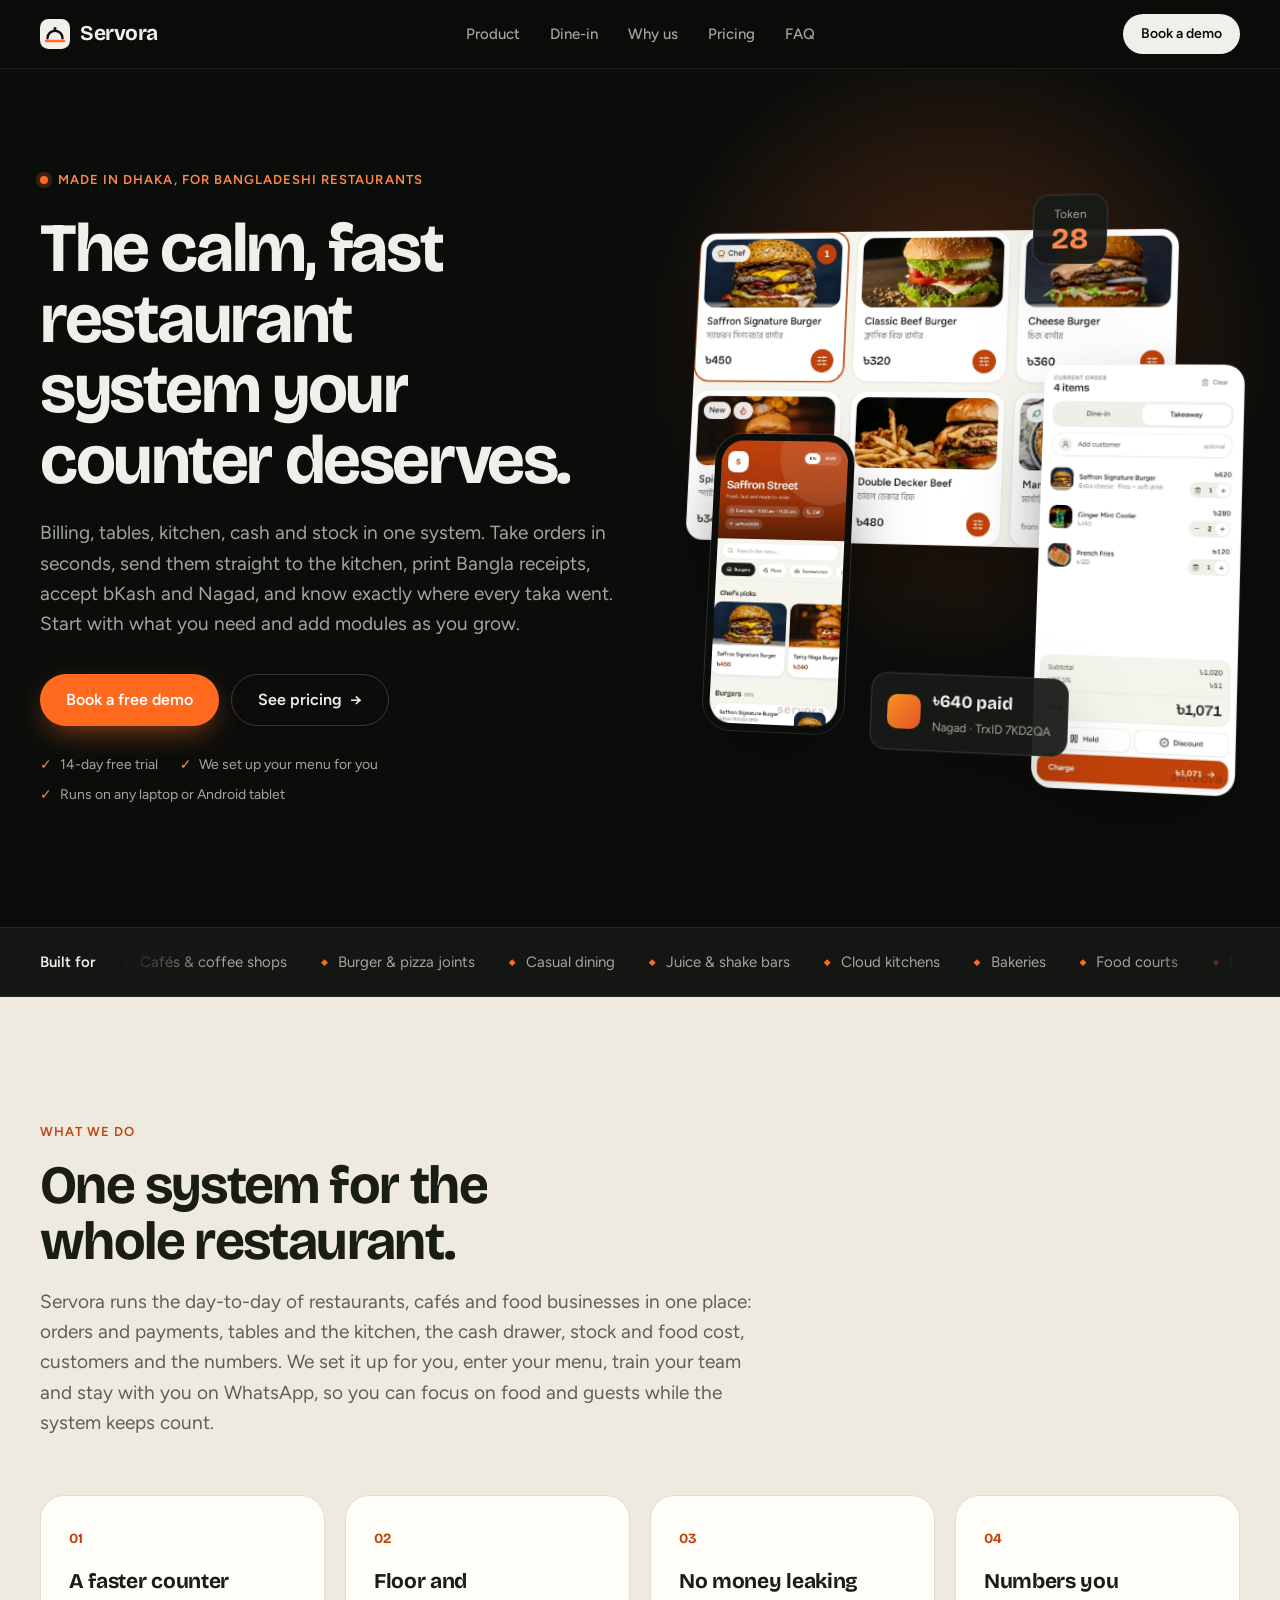
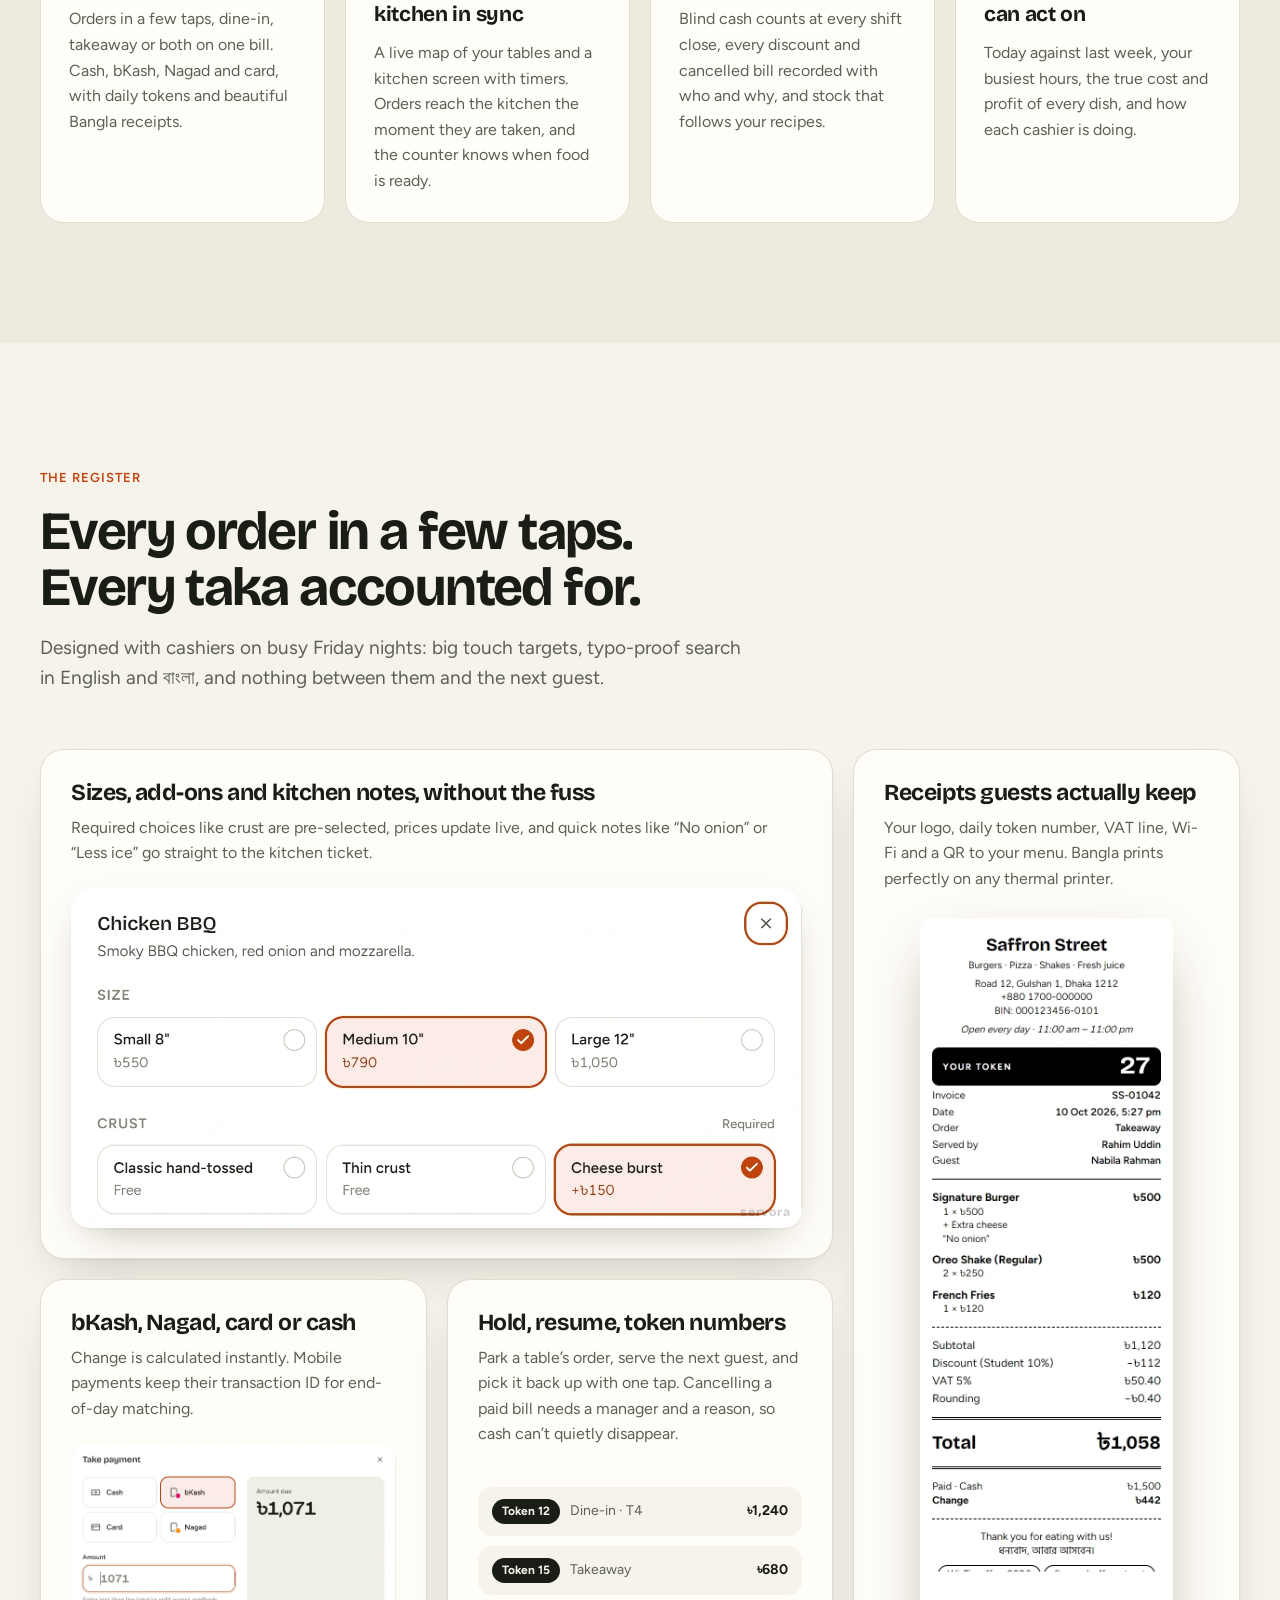
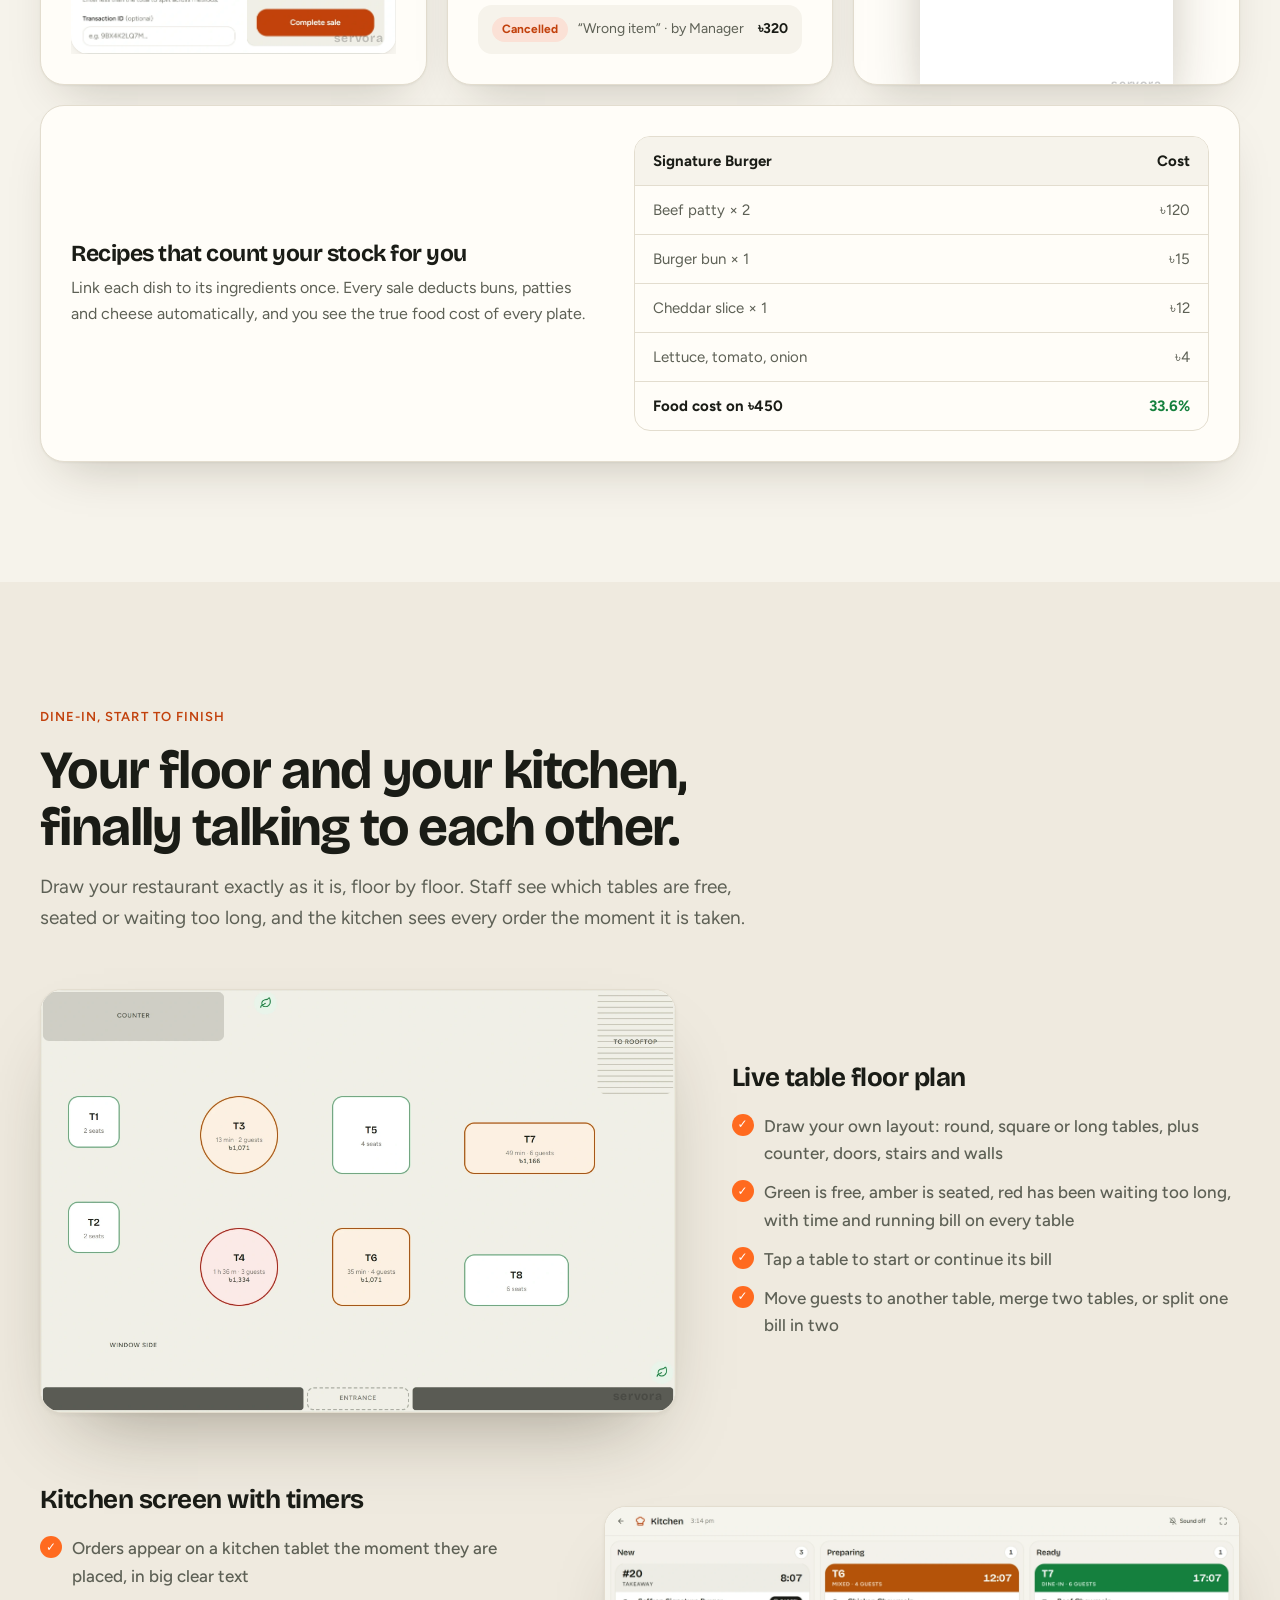
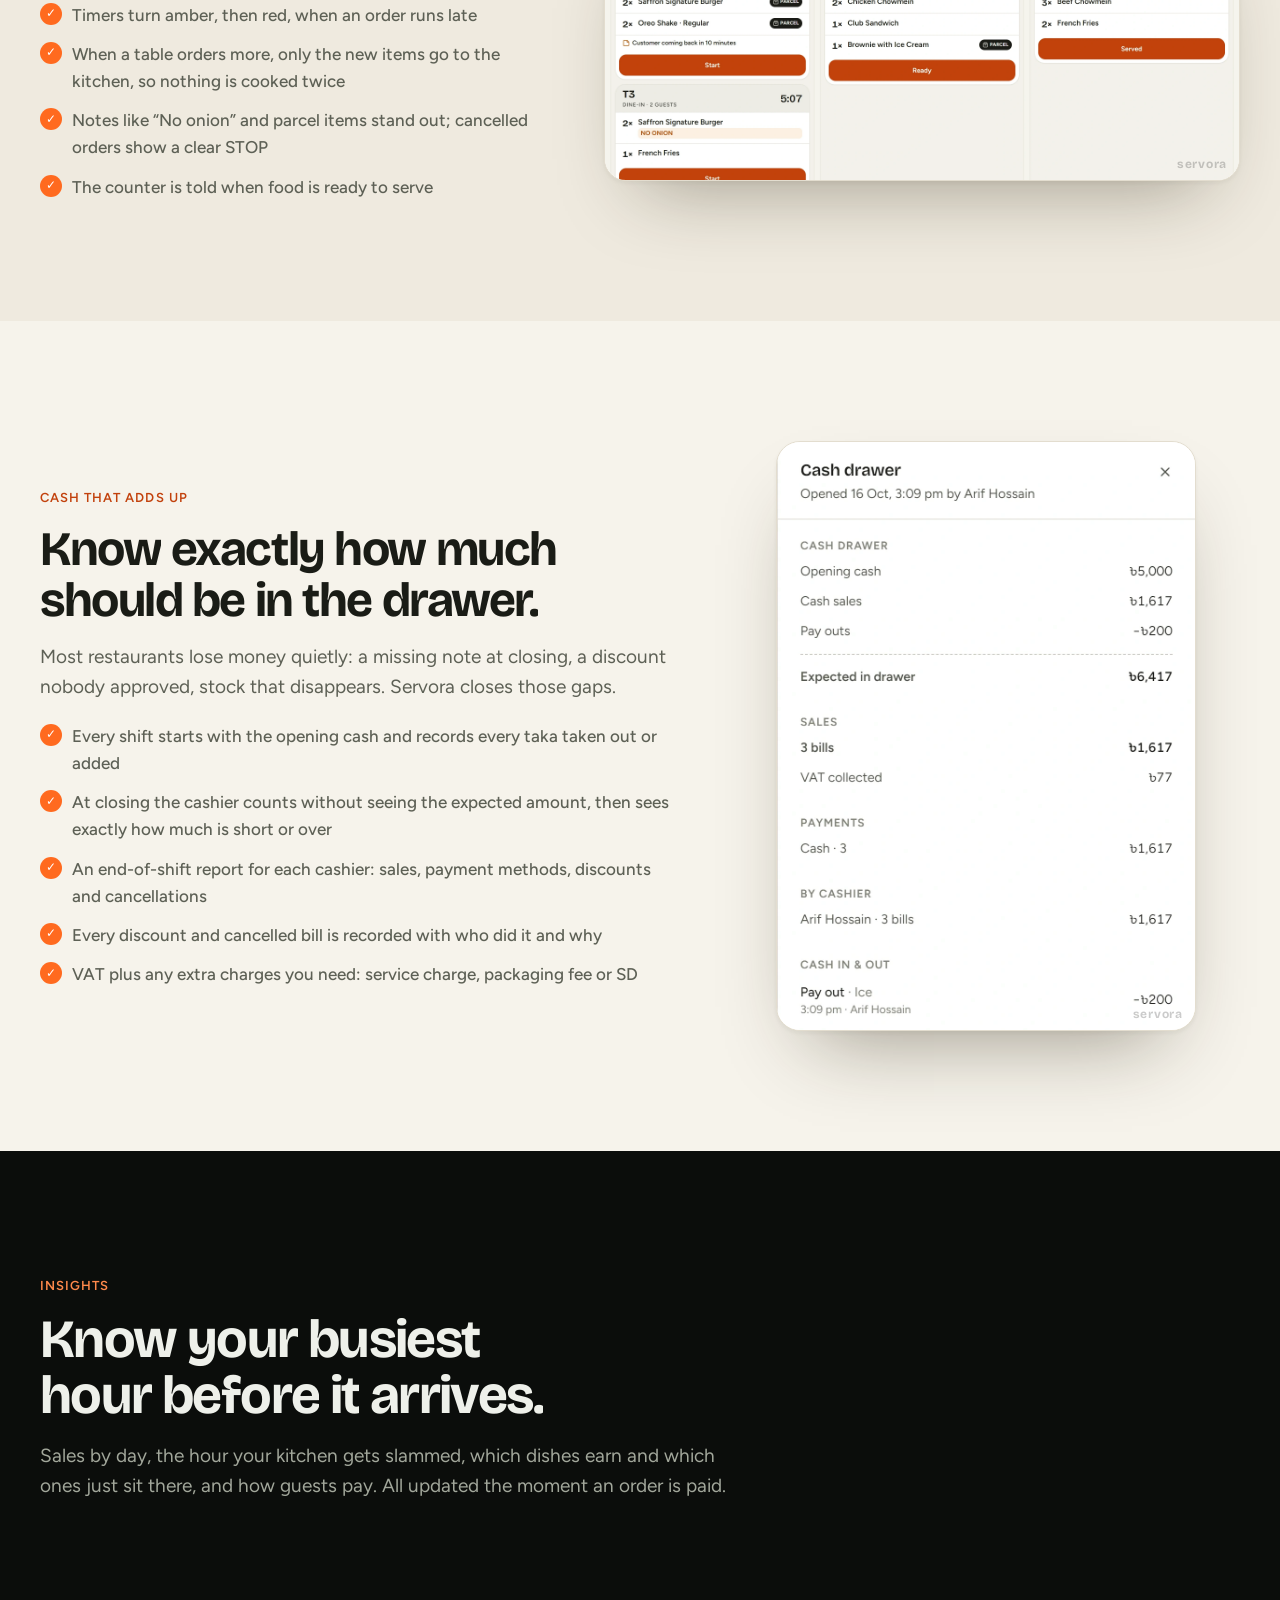
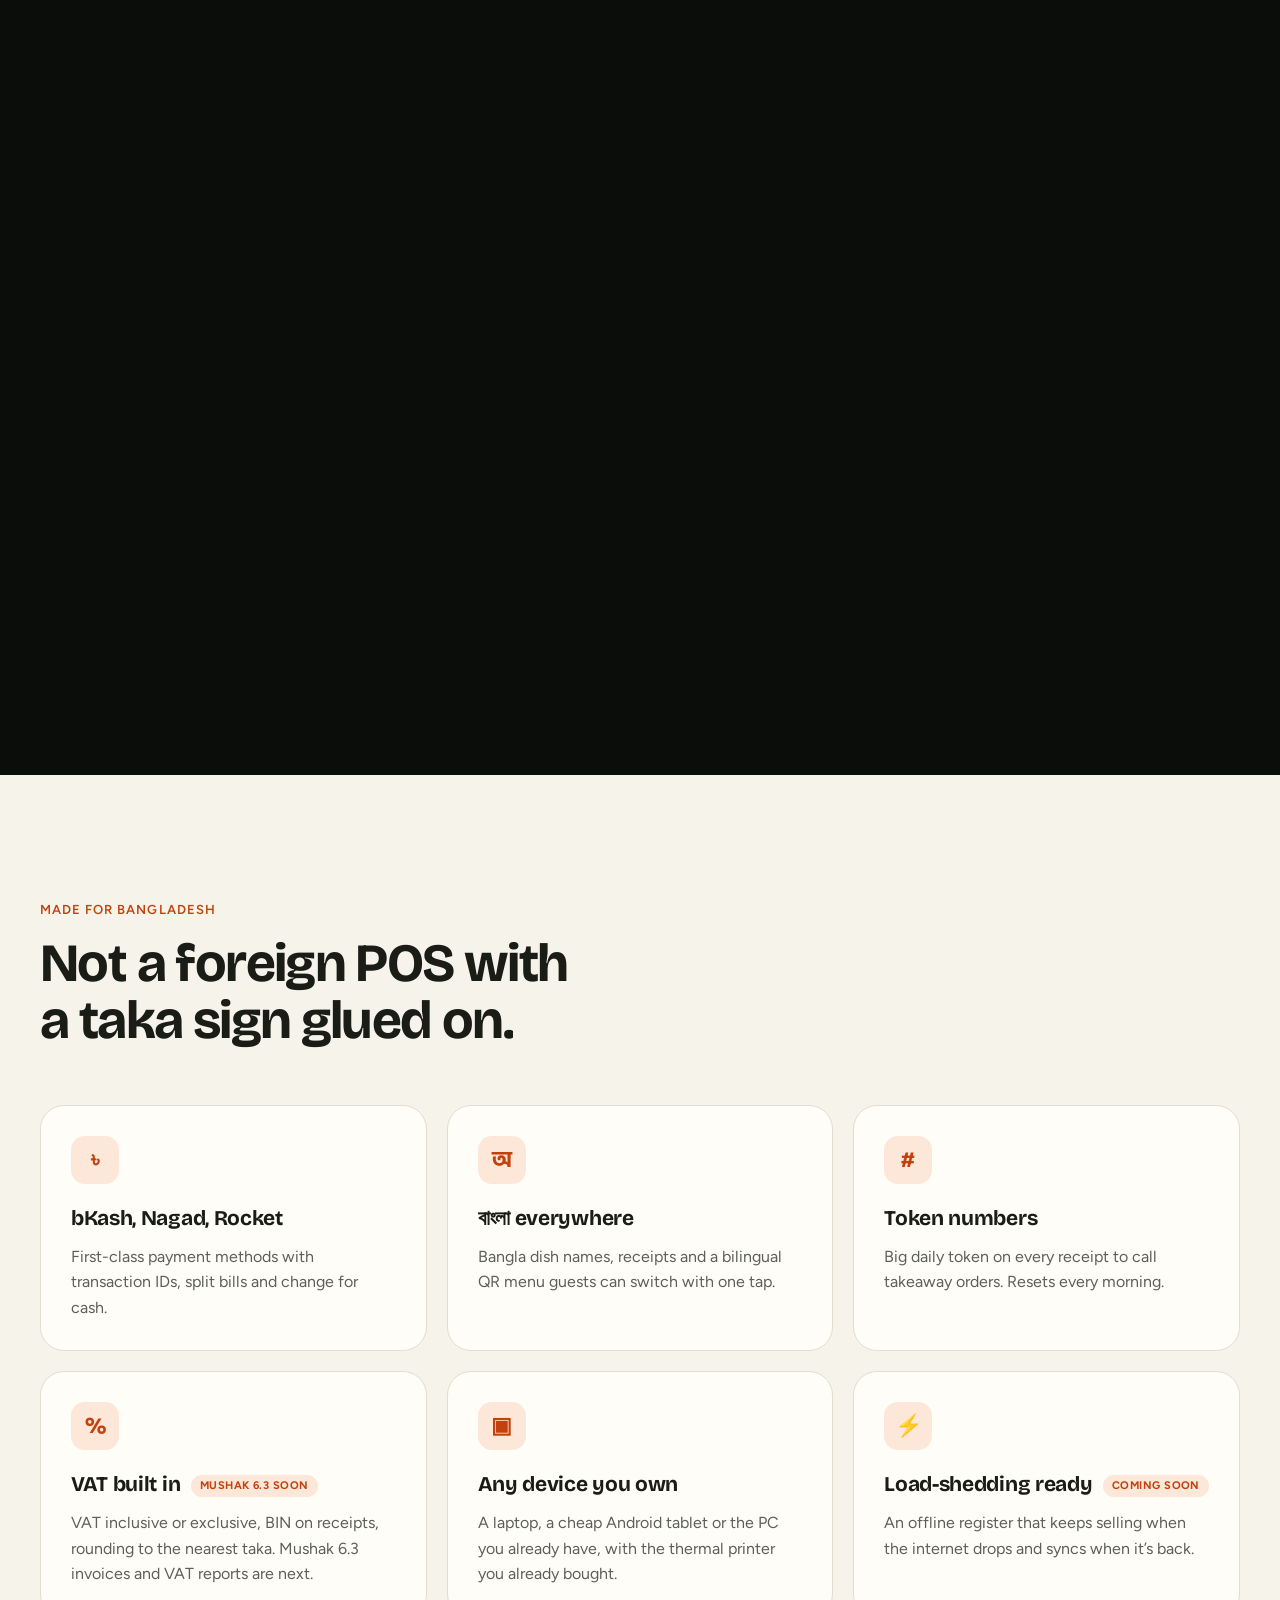
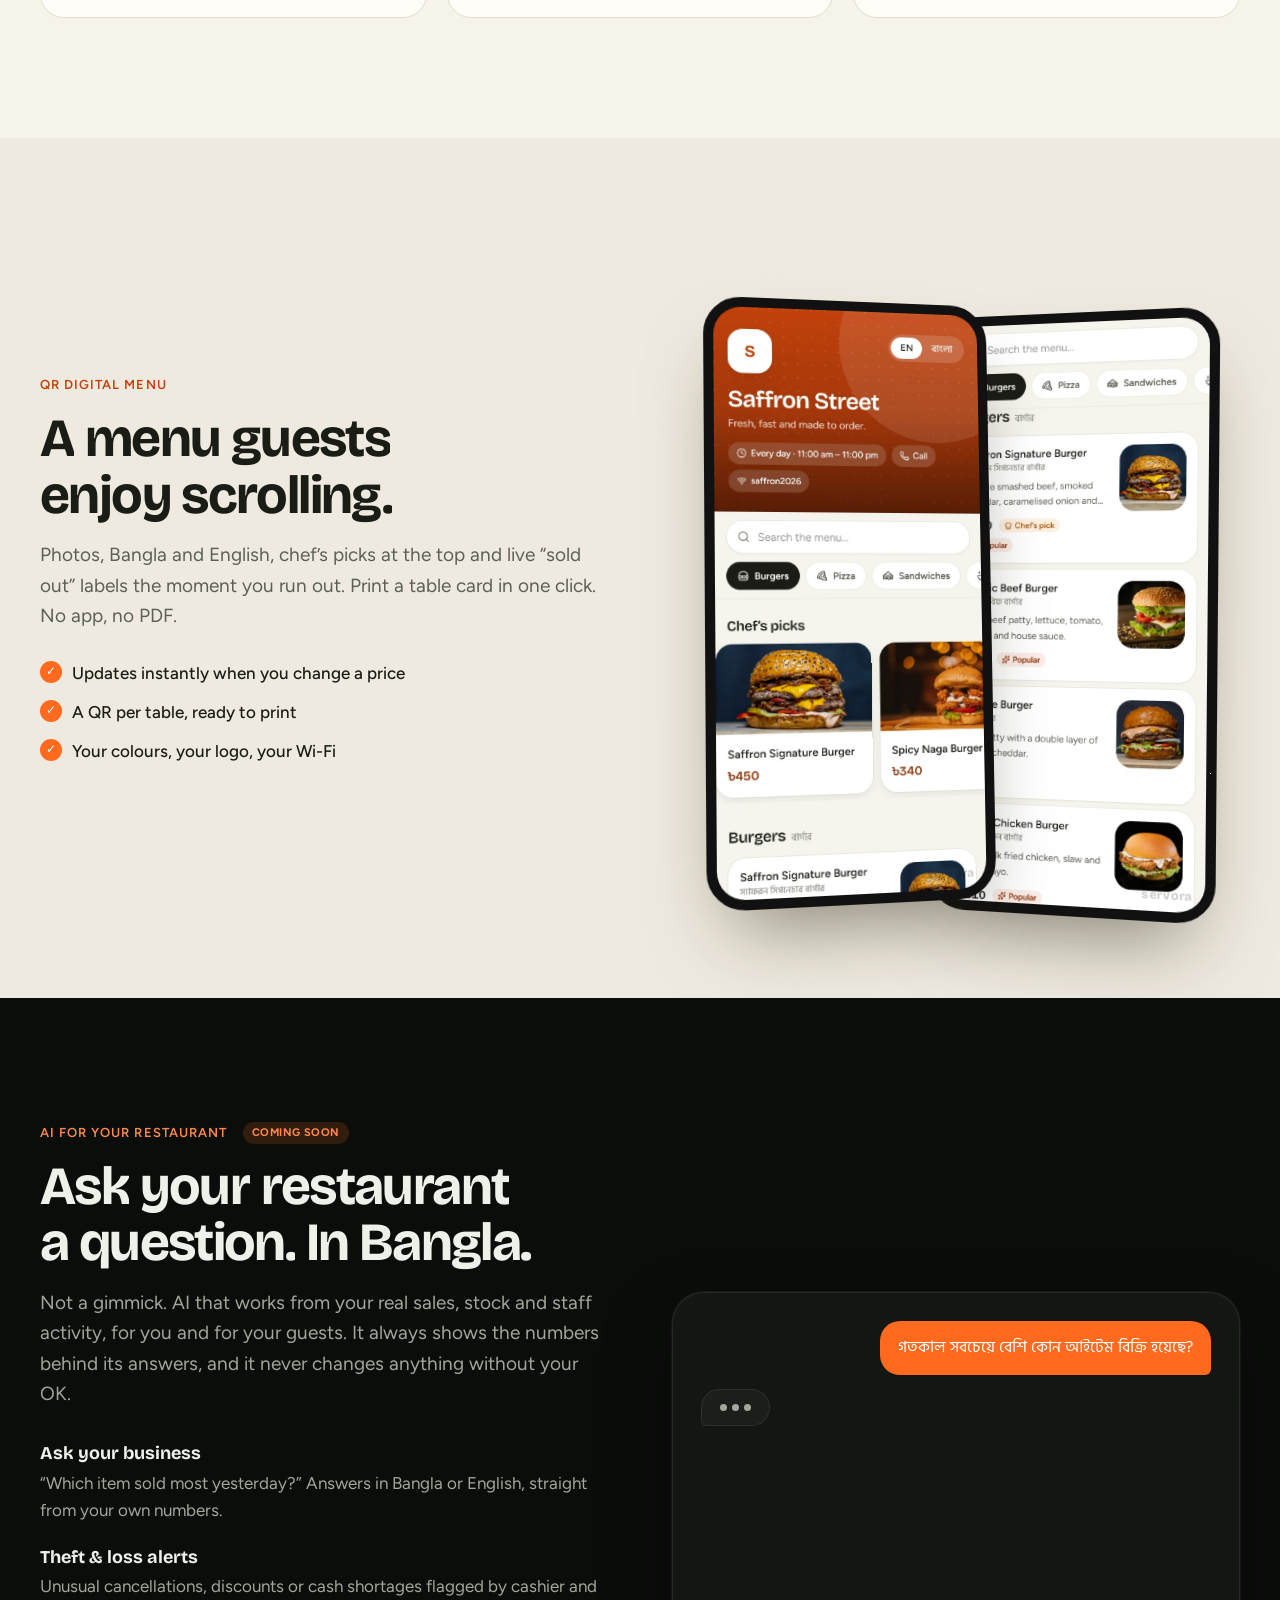
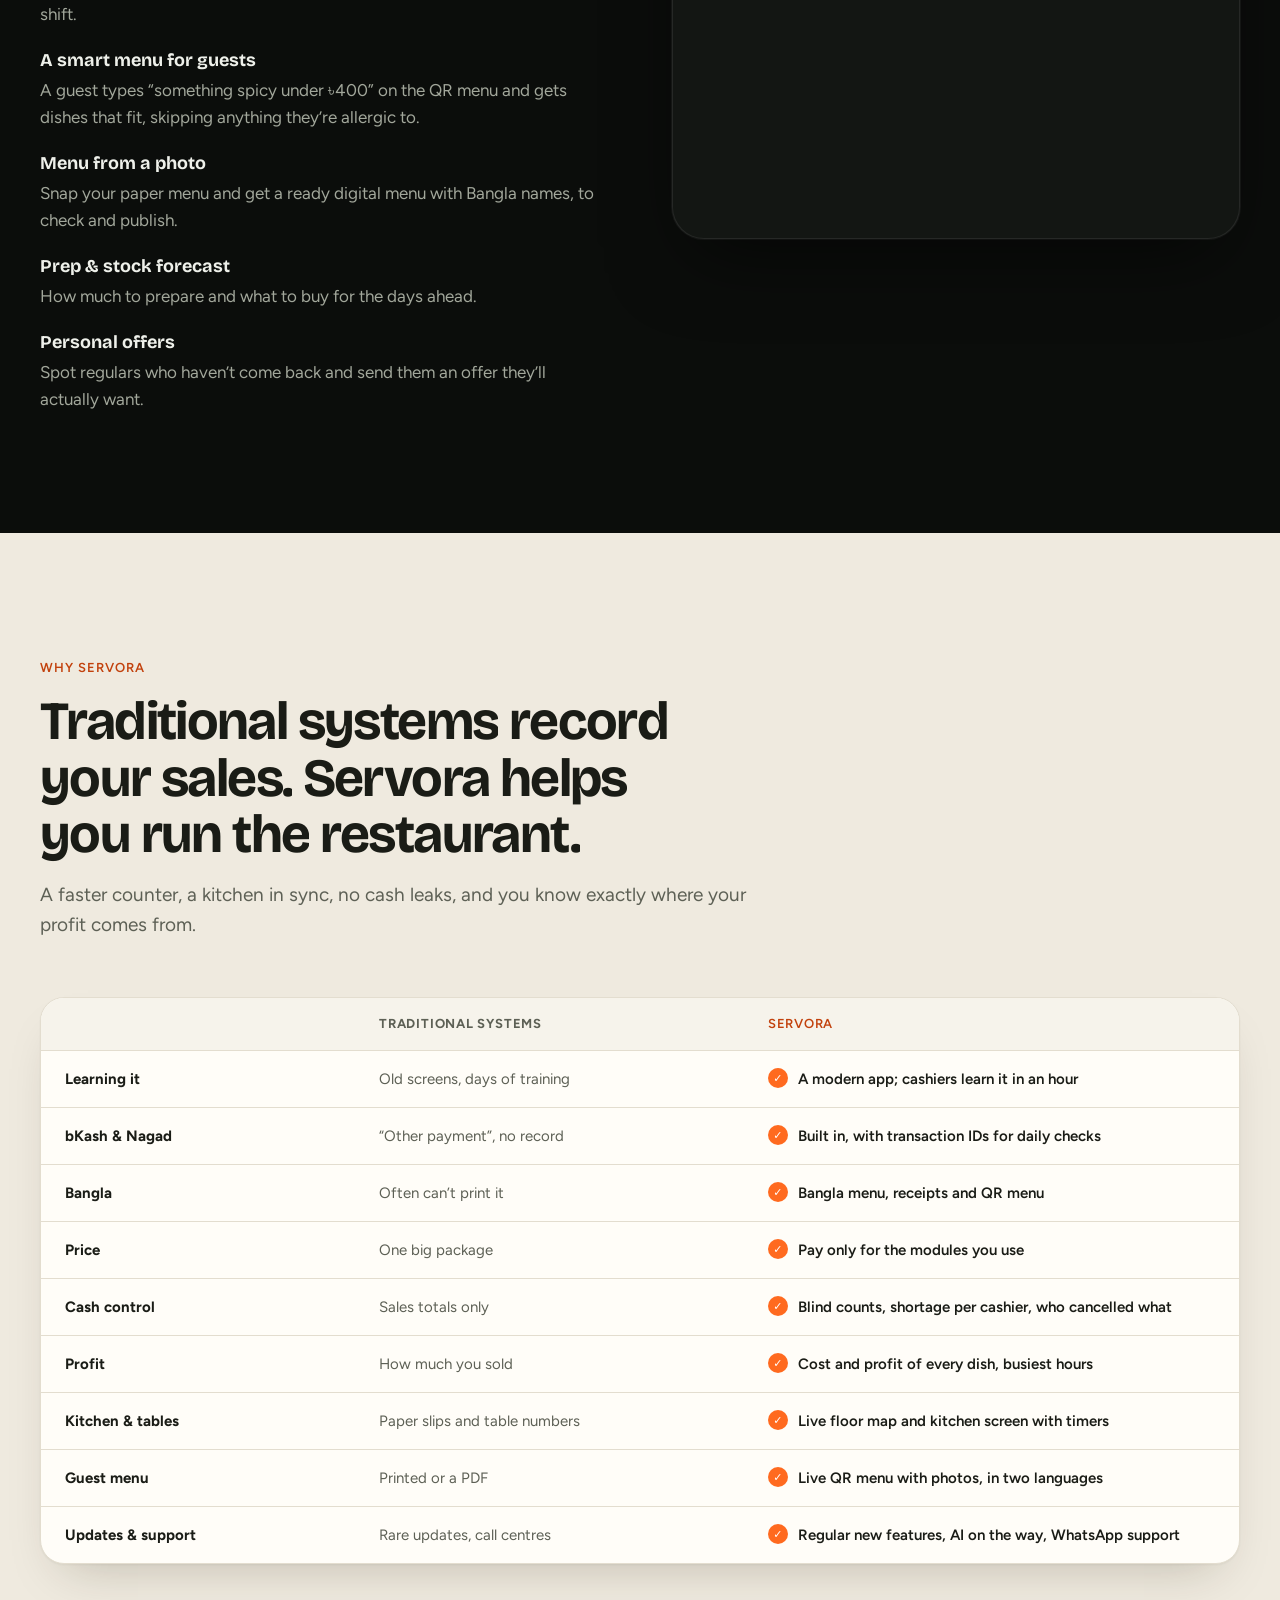
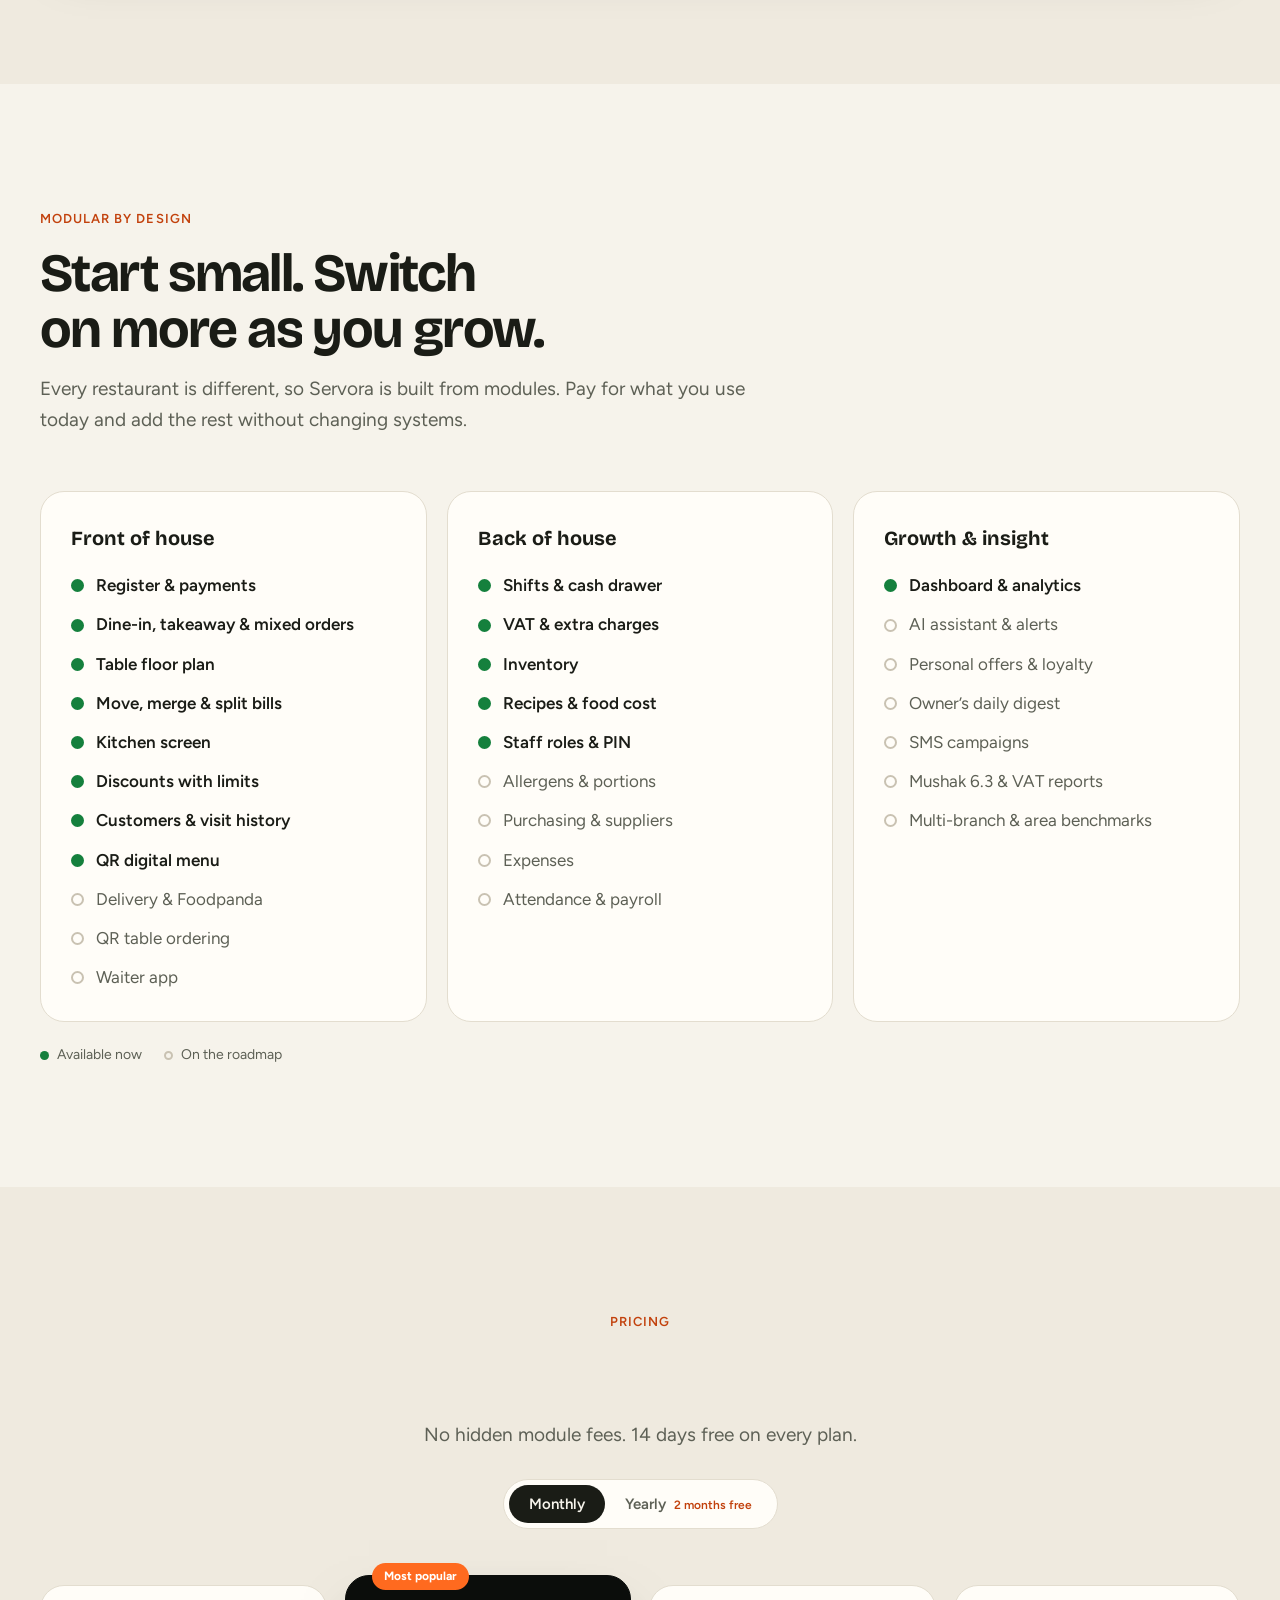
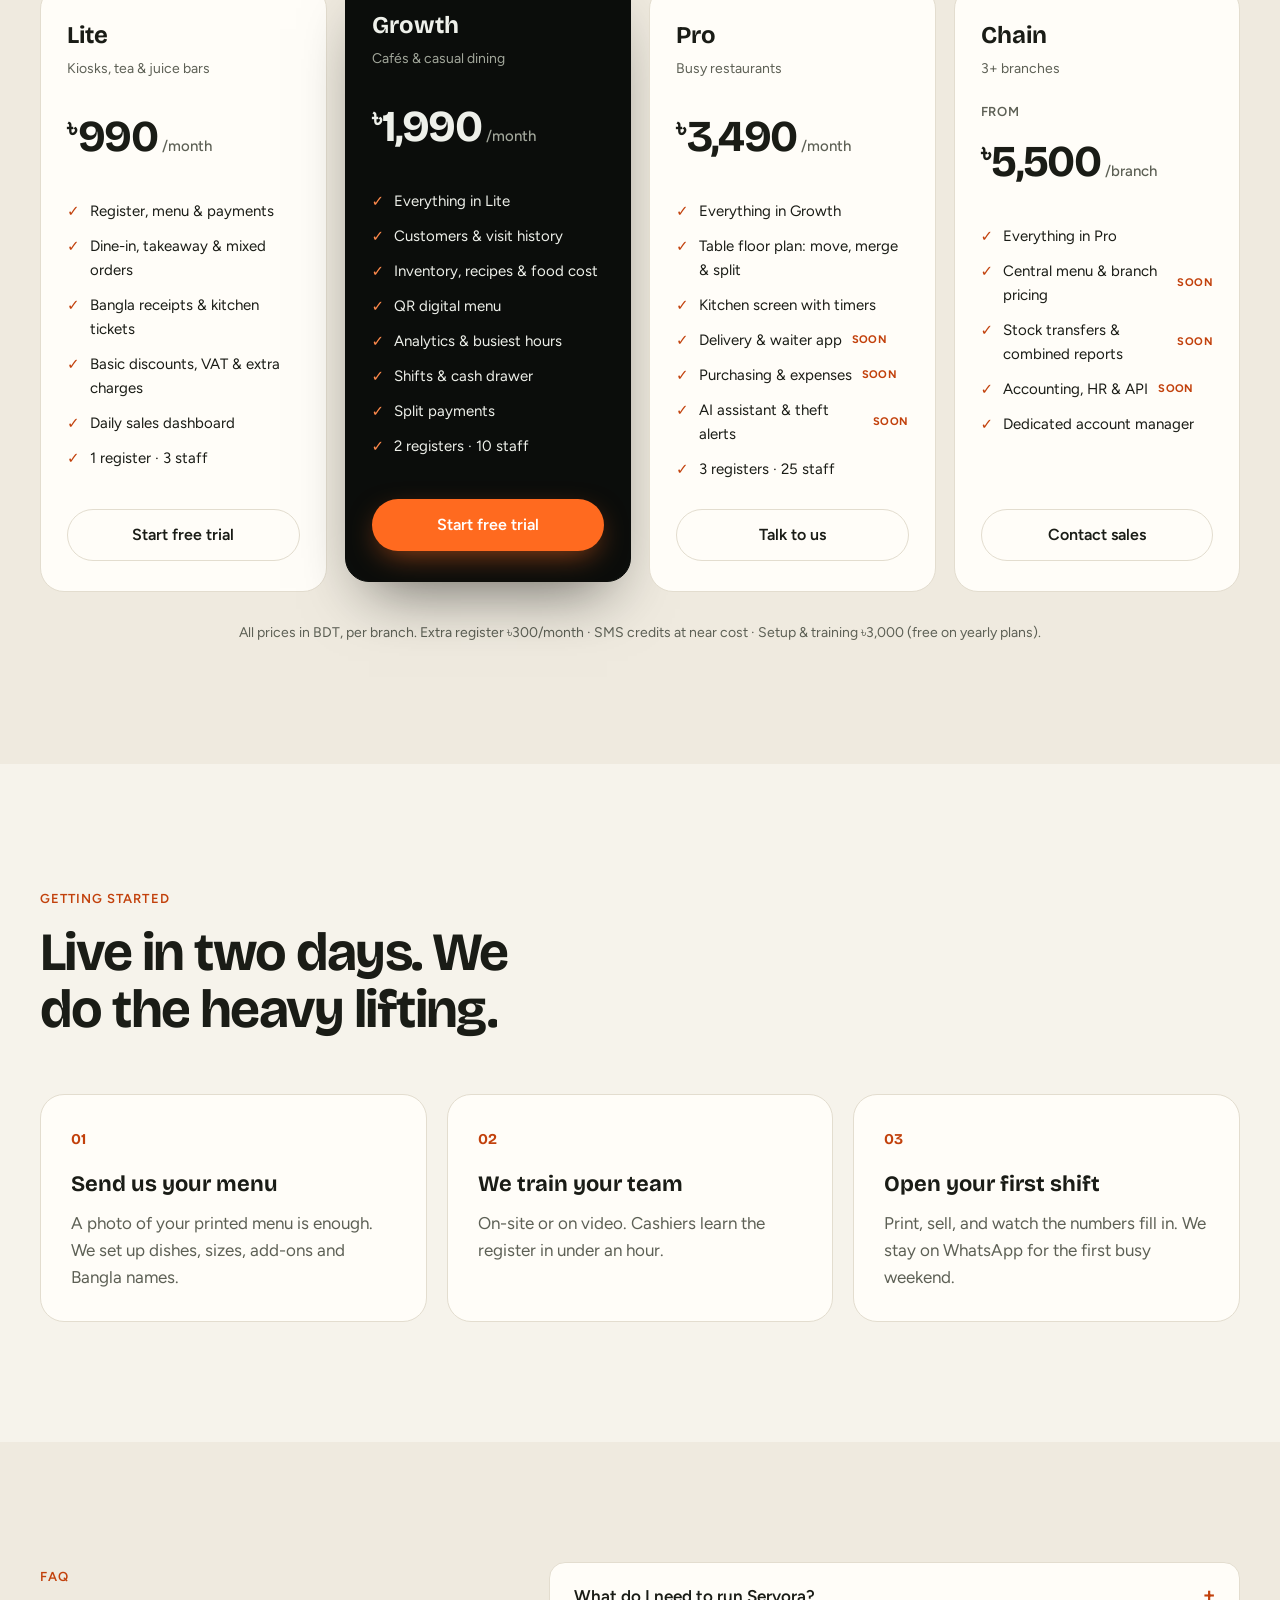
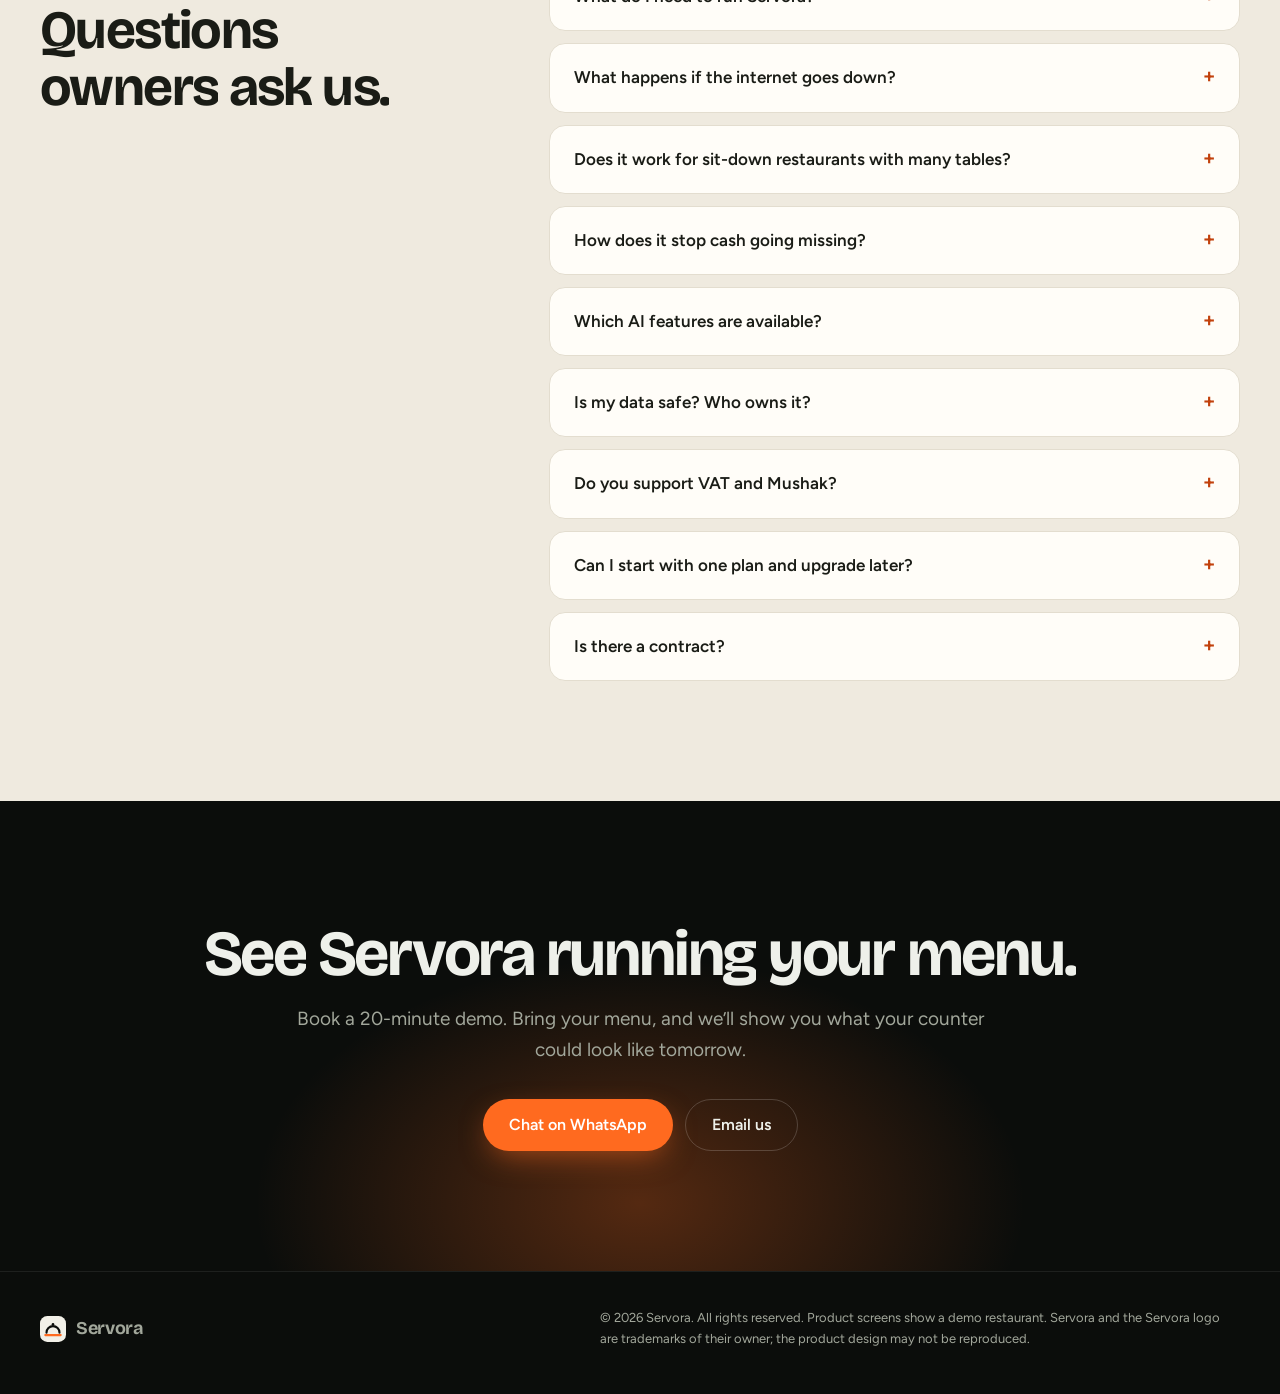
==== index.html @ af45b058 "Describe what we do; add dine-in, cash control and why-us sections; AI plans; update modules, plans " ====
<!doctype html>
<html lang="en">
<head>
    <meta charset="utf-8">
    <meta name="viewport" content="width=device-width, initial-scale=1">
    <title>Servora · The restaurant operating system made for Bangladesh</title>
    <meta name="description" content="Servora is a complete restaurant management system for Bangladesh: fast billing with bKash & Nagad, Bangla receipts, a live table floor plan, kitchen screen, cash-drawer control, stock and food cost, QR menus and clear reports. Pay only for the modules you use.">
    <meta name="theme-color" content="#0b0d0b">
    <meta property="og:title" content="Servora · Restaurant OS for Bangladesh">
    <meta property="og:description" content="Billing, tables, kitchen, cash control, stock and reports in one calm system. Made in Dhaka.">
    <meta property="og:type" content="website">
    <link rel="icon" href="assets/favicon.svg" type="image/svg+xml">
    <link rel="preconnect" href="https://fonts.googleapis.com">
    <link rel="preconnect" href="https://fonts.gstatic.com" crossorigin>
    <link href="https://fonts.googleapis.com/css2?family=Bricolage+Grotesque:opsz,wght@12..96,500..800&family=Figtree:wght@400..700&family=Hind+Siliguri:wght@400;600&display=swap" rel="stylesheet">
    <link rel="stylesheet" href="assets/styles.css">
    <script>document.documentElement.classList.add("js")</script>
</head>
<body>
<a class="skip" href="#main">Skip to content</a>

<header class="nav">
    <div class="wrap nav-inner">
        <a href="#top" class="brand" aria-label="Servora home">
            <svg viewBox="0 0 32 32" aria-hidden="true"><rect width="32" height="32" rx="9" fill="#F2F0E8"/><path d="M8 20.5a8 8 0 0 1 16 0" fill="none" stroke="#0B0D0B" stroke-width="2.6" stroke-linecap="round"/><path d="M6.5 23.5h19" stroke="#FF6A1F" stroke-width="2.6" stroke-linecap="round"/><circle cx="16" cy="10.2" r="1.6" fill="#0B0D0B"/></svg>
            <span>Servora</span>
        </a>
        <nav class="nav-links" aria-label="Main">
            <a href="#product">Product</a>
            <a href="#dine-in">Dine-in</a>
            <a href="#why">Why us</a>
            <a href="#pricing">Pricing</a>
            <a href="#faq">FAQ</a>
        </nav>
        <a class="btn btn-light btn-sm" data-cta href="#contact">Book a demo</a>
    </div>
    <span class="progress" aria-hidden="true"></span>
</header>

<main id="main">
    <!-- HERO -->
    <section class="hero">
        <div class="hero-glow" aria-hidden="true"></div>
        <div class="wrap hero-grid">
            <div class="hero-copy">
                <p class="eyebrow intro"><span class="dot"></span> Made in Dhaka, for Bangladeshi restaurants</p>
                <h1>The calm, fast restaurant system your counter deserves.</h1>
                <p class="lead intro" style="--d:700ms">Billing, tables, kitchen, cash and stock in one system. Take orders in seconds, send them straight to the kitchen, print Bangla receipts, accept bKash and Nagad, and know exactly where every taka went. Start with what you need and add modules as you grow.</p>
                <div class="hero-ctas intro" style="--d:850ms">
                    <a class="btn btn-accent" data-cta href="#contact">Book a free demo</a>
                    <a class="btn btn-ghost" href="#pricing">See pricing <span aria-hidden="true">→</span></a>
                </div>
                <ul class="hero-points intro" style="--d:1000ms">
                    <li>14-day free trial</li>
                    <li>We set up your menu for you</li>
                    <li>Runs on any laptop or Android tablet</li>
                </ul>
            </div>

            <div class="hero-visual" aria-label="Servora register, receipt and QR menu">
                <figure class="shot shot-items protect"><img src="assets/img/frag-items.webp" width="833" height="535" alt="Register menu grid with dishes, Bangla names and prices" draggable="false"></figure>
                <figure class="shot shot-cart protect"><img src="assets/img/frag-cart.webp" width="520" height="1096" alt="Current order with totals and Charge button" draggable="false"></figure>
                <figure class="shot shot-phone protect"><img src="assets/img/qr-menu.webp" width="520" height="1125" alt="Bilingual QR menu on a phone" draggable="false"></figure>
                <div class="chip chip-pay"><span class="chip-ico bkash" aria-hidden="true"></span><div><b>৳1,071 paid</b><small>bKash · TrxID 9BX4K2</small></div></div>
                <div class="chip chip-token"><small>Token</small><b>27</b></div>
            </div>
        </div>
    </section>

    <!-- SEGMENTS -->
    <section class="strip" aria-label="Who it is for">
        <div class="wrap strip-inner">
            <span>Built for</span>
            <div class="marquee"><ul>
                <li>Cafés &amp; coffee shops</li>
                <li>Burger &amp; pizza joints</li>
                <li>Casual dining</li>
                <li>Juice &amp; shake bars</li>
                <li>Cloud kitchens</li>
                <li>Bakeries</li>
                <li>Food courts</li>
                <li>Dessert parlours</li>
            </ul></div>
        </div>
    </section>

    <!-- WHAT WE DO -->
    <section class="section cream-2" id="about">
        <div class="wrap">
            <header class="section-head">
                <p class="eyebrow ink">What we do</p>
                <h2>One system for the whole restaurant.</h2>
                <p class="lead ink">Servora runs the day-to-day of restaurants, cafés and food businesses in one place: orders and payments, tables and the kitchen, the cash drawer, stock and food cost, customers and the numbers. We set it up for you, enter your menu, train your team and stay with you on WhatsApp, so you can focus on food and guests while the system keeps count.</p>
            </header>
            <div class="pillars">
                <article class="pillar reveal">
                    <span class="pillar-num">01</span>
                    <h3>A faster counter</h3>
                    <p>Orders in a few taps, dine-in, takeaway or both on one bill. Cash, bKash, Nagad and card, with daily tokens and beautiful Bangla receipts.</p>
                </article>
                <article class="pillar reveal">
                    <span class="pillar-num">02</span>
                    <h3>Floor and kitchen in sync</h3>
                    <p>A live map of your tables and a kitchen screen with timers. Orders reach the kitchen the moment they are taken, and the counter knows when food is ready.</p>
                </article>
                <article class="pillar reveal">
                    <span class="pillar-num">03</span>
                    <h3>No money leaking</h3>
                    <p>Blind cash counts at every shift close, every discount and cancelled bill recorded with who and why, and stock that follows your recipes.</p>
                </article>
                <article class="pillar reveal">
                    <span class="pillar-num">04</span>
                    <h3>Numbers you can act on</h3>
                    <p>Today against last week, your busiest hours, the true cost and profit of every dish, and how each cashier is doing.</p>
                </article>
            </div>
        </div>
    </section>

    <!-- PRODUCT BENTO -->
    <section class="section light" id="product">
        <div class="wrap">
            <header class="section-head">
                <p class="eyebrow ink">The register</p>
                <h2>Every order in a few taps. Every taka accounted for.</h2>
                <p class="lead ink">Designed with cashiers on busy Friday nights: big touch targets, typo-proof search in English and বাংলা, and nothing between them and the next guest.</p>
            </header>

            <div class="bento">
                <article class="card span-2 reveal">
                    <div class="card-copy">
                        <h3>Sizes, add-ons and kitchen notes, without the fuss</h3>
                        <p>Required choices like crust are pre-selected, prices update live, and quick notes like “No onion” or “Less ice” go straight to the kitchen ticket.</p>
                    </div>
                    <figure class="card-shot protect"><img src="assets/img/frag-options.webp" width="839" height="390" alt="Item options with sizes and crust" loading="lazy" draggable="false"></figure>
                </article>

                <article class="card tall reveal">
                    <div class="card-copy">
                        <h3>Receipts guests actually keep</h3>
                        <p>Your logo, daily token number, VAT line, Wi-Fi and a QR to your menu. Bangla prints perfectly on any thermal printer.</p>
                    </div>
                    <figure class="card-receipt protect"><img src="assets/img/receipt.webp" width="272" height="840" alt="Printed receipt with Bangla thank-you message" loading="lazy" draggable="false"></figure>
                </article>

                <article class="card reveal">
                    <div class="card-copy">
                        <h3>bKash, Nagad, card or cash</h3>
                        <p>Change is calculated instantly. Mobile payments keep their transaction ID for end-of-day matching.</p>
                    </div>
                    <figure class="card-shot protect crop-bottom"><img src="assets/img/frag-payment.webp" width="839" height="545" alt="Payment screen with bKash selected" loading="lazy" draggable="false"></figure>
                </article>

                <article class="card reveal">
                    <div class="card-copy">
                        <h3>Hold, resume, token numbers</h3>
                        <p>Park a table’s order, serve the next guest, and pick it back up with one tap. Cancelling a paid bill needs a manager and a reason, so cash can’t quietly disappear.</p>
                    </div>
                    <ul class="mini-list" aria-hidden="true">
                        <li><span class="badge">Token 12</span> Dine-in · T4 <em>৳1,240</em></li>
                        <li><span class="badge">Token 15</span> Takeaway <em>৳680</em></li>
                        <li><span class="badge muted">Cancelled</span> “Wrong item” · by Manager <em>৳320</em></li>
                    </ul>
                </article>

                <article class="card wide reveal">
                    <div class="card-copy">
                        <h3>Recipes that count your stock for you</h3>
                        <p>Link each dish to its ingredients once. Every sale deducts buns, patties and cheese automatically, and you see the true food cost of every plate.</p>
                    </div>
                    <div class="recipe" aria-hidden="true">
                        <div class="recipe-row head"><span>Signature Burger</span><span>Cost</span></div>
                        <div class="recipe-row"><span>Beef patty × 2</span><span>৳120</span></div>
                        <div class="recipe-row"><span>Burger bun × 1</span><span>৳15</span></div>
                        <div class="recipe-row"><span>Cheddar slice × 1</span><span>৳12</span></div>
                        <div class="recipe-row"><span>Lettuce, tomato, onion</span><span>৳4</span></div>
                        <div class="recipe-row total"><span>Food cost on ৳450</span><span class="ok">33.6%</span></div>
                    </div>
                </article>
            </div>
        </div>
    </section>

    <!-- DINE-IN: FLOOR + KITCHEN -->
    <section class="section cream-2" id="dine-in">
        <div class="wrap">
            <header class="section-head">
                <p class="eyebrow ink">Dine-in, start to finish</p>
                <h2>Your floor and your kitchen, finally talking to each other.</h2>
                <p class="lead ink">Draw your restaurant exactly as it is, floor by floor. Staff see which tables are free, seated or waiting too long, and the kitchen sees every order the moment it is taken.</p>
            </header>

            <div class="feature-split">
                <figure class="shot-frame protect reveal"><img src="assets/img/frag-floor.webp" width="1104" height="736" alt="Live floor plan with free, seated and long-waiting tables" loading="lazy" draggable="false"></figure>
                <div class="feature-copy reveal">
                    <h3>Live table floor plan</h3>
                    <ul class="ticks">
                        <li>Draw your own layout: round, square or long tables, plus counter, doors, stairs and walls</li>
                        <li>Green is free, amber is seated, red has been waiting too long, with time and running bill on every table</li>
                        <li>Tap a table to start or continue its bill</li>
                        <li>Move guests to another table, merge two tables, or split one bill in two</li>
                    </ul>
                </div>
            </div>

            <div class="feature-split reverse">
                <figure class="shot-frame protect reveal"><img src="assets/img/frag-kitchen.webp" width="1440" height="620" alt="Kitchen screen with new, preparing and ready orders and timers" loading="lazy" draggable="false"></figure>
                <div class="feature-copy reveal">
                    <h3>Kitchen screen with timers</h3>
                    <ul class="ticks">
                        <li>Orders appear on a kitchen tablet the moment they are placed, in big clear text</li>
                        <li>Timers turn amber, then red, when an order runs late</li>
                        <li>When a table orders more, only the new items go to the kitchen, so nothing is cooked twice</li>
                        <li>Notes like “No onion” and parcel items stand out; cancelled orders show a clear STOP</li>
                        <li>The counter is told when food is ready to serve</li>
                    </ul>
                </div>
            </div>
        </div>
    </section>

    <!-- CASH CONTROL -->
    <section class="section light" id="control">
        <div class="wrap feature-split">
            <div class="feature-copy reveal">
                <p class="eyebrow ink">Cash that adds up</p>
                <h2 class="feature-title">Know exactly how much should be in the drawer.</h2>
                <p class="lead ink">Most restaurants lose money quietly: a missing note at closing, a discount nobody approved, stock that disappears. Servora closes those gaps.</p>
                <ul class="ticks">
                    <li>Every shift starts with the opening cash and records every taka taken out or added</li>
                    <li>At closing the cashier counts without seeing the expected amount, then sees exactly how much is short or over</li>
                    <li>An end-of-shift report for each cashier: sales, payment methods, discounts and cancellations</li>
                    <li>Every discount and cancelled bill is recorded with who did it and why</li>
                    <li>VAT plus any extra charges you need: service charge, packaging fee or SD</li>
                </ul>
            </div>
            <figure class="drawer-frame protect reveal"><img src="assets/img/frag-drawer.webp" width="448" height="630" alt="Cash drawer panel with opening cash, cash sales, pay outs and expected amount" loading="lazy" draggable="false"></figure>
        </div>
    </section>

    <!-- INSIGHTS -->
    <section class="section dark" id="insights">
        <div class="wrap insights">
            <header class="section-head">
                <p class="eyebrow">Insights</p>
                <h2>Know your busiest hour before it arrives.</h2>
                <p class="lead">Sales by day, the hour your kitchen gets slammed, which dishes earn and which ones just sit there, and how guests pay. All updated the moment an order is paid.</p>
            </header>
            <div class="insight-stage">
                <figure class="shot ins-trend protect wipe"><img src="assets/img/frag-trend.webp" width="911" height="438" alt="Net sales by day chart" loading="lazy" draggable="false"></figure>
                <figure class="shot ins-mix protect wipe"><img src="assets/img/frag-paymix.webp" width="444" height="438" alt="Payment mix: cash, bKash, card, Nagad" loading="lazy" draggable="false"></figure>
                <figure class="shot ins-heat protect wipe"><img src="assets/img/frag-heatmap.webp" width="911" height="413" alt="Busiest hours heatmap" loading="lazy" draggable="false"></figure>
            </div>
        </div>
    </section>

    <!-- BANGLADESH -->
    <section class="section light" id="bangladesh">
        <div class="wrap">
            <header class="section-head">
                <p class="eyebrow ink">Made for Bangladesh</p>
                <h2>Not a foreign POS with a taka sign glued on.</h2>
            </header>
            <div class="bd-grid">
                <article class="bd reveal"><span class="bd-ico" aria-hidden="true">৳</span><h3>bKash, Nagad, Rocket</h3><p>First-class payment methods with transaction IDs, split bills and change for cash.</p></article>
                <article class="bd reveal"><span class="bd-ico bn" aria-hidden="true">অ</span><h3>বাংলা everywhere</h3><p>Bangla dish names, receipts and a bilingual QR menu guests can switch with one tap.</p></article>
                <article class="bd reveal"><span class="bd-ico" aria-hidden="true">#</span><h3>Token numbers</h3><p>Big daily token on every receipt to call takeaway orders. Resets every morning.</p></article>
                <article class="bd reveal"><span class="bd-ico" aria-hidden="true">%</span><h3>VAT built in <span class="soon">Mushak 6.3 soon</span></h3><p>VAT inclusive or exclusive, BIN on receipts, rounding to the nearest taka. Mushak 6.3 invoices and VAT reports are next.</p></article>
                <article class="bd reveal"><span class="bd-ico" aria-hidden="true">▣</span><h3>Any device you own</h3><p>A laptop, a cheap Android tablet or the PC you already have, with the thermal printer you already bought.</p></article>
                <article class="bd reveal"><span class="bd-ico" aria-hidden="true">⚡</span><h3>Load-shedding ready <span class="soon">Coming soon</span></h3><p>An offline register that keeps selling when the internet drops and syncs when it’s back.</p></article>
            </div>
        </div>
    </section>

    <!-- QR MENU -->
    <section class="section cream-2">
        <div class="wrap qr-split">
            <div class="qr-copy reveal">
                <p class="eyebrow ink">QR digital menu</p>
                <h2>A menu guests enjoy scrolling.</h2>
                <p class="lead ink">Photos, Bangla and English, chef’s picks at the top and live “sold out” labels the moment you run out. Print a table card in one click. No app, no PDF.</p>
                <ul class="ticks">
                    <li>Updates instantly when you change a price</li>
                    <li>A QR per table, ready to print</li>
                    <li>Your colours, your logo, your Wi-Fi</li>
                </ul>
            </div>
            <div class="phones reveal" aria-label="QR menu on two phones">
                <figure class="phone protect"><img src="assets/img/qr-menu.webp" width="520" height="1125" alt="QR menu header with chef's picks" loading="lazy" draggable="false"></figure>
                <figure class="phone back protect"><img src="assets/img/qr-menu-list.webp" width="520" height="1125" alt="QR menu list with photos and prices" loading="lazy" draggable="false"></figure>
            </div>
        </div>
    </section>

    <!-- AI -->
    <section class="section dark ai" id="ai">
        <div class="wrap ai-grid">
            <div>
                <p class="eyebrow">AI for your restaurant <span class="soon dark">Coming soon</span></p>
                <h2>Ask your restaurant a question. In Bangla.</h2>
                <p class="lead">Not a gimmick. AI that works from your real sales, stock and staff activity, for you and for your guests. It always shows the numbers behind its answers, and it never changes anything without your OK.</p>
                <ul class="ai-list">
                    <li><b>Ask your business</b> “Which item sold most yesterday?” Answers in Bangla or English, straight from your own numbers.</li>
                    <li><b>Theft &amp; loss alerts</b> Unusual cancellations, discounts or cash shortages flagged by cashier and shift.</li>
                    <li><b>A smart menu for guests</b> A guest types “something spicy under ৳400” on the QR menu and gets dishes that fit, skipping anything they’re allergic to.</li>
                    <li><b>Menu from a photo</b> Snap your paper menu and get a ready digital menu with Bangla names, to check and publish.</li>
                    <li><b>Prep &amp; stock forecast</b> How much to prepare and what to buy for the days ahead.</li>
                    <li><b>Personal offers</b> Spot regulars who haven’t come back and send them an offer they’ll actually want.</li>
                </ul>
            </div>
            <div class="chat" aria-label="Example conversation">
                <div class="msg me bn">গতকাল সবচেয়ে বেশি কোন আইটেম বিক্রি হয়েছে?</div>
                <div class="msg bot">
                    <p><b>Classic Beef Burger</b> led yesterday with <b>38 sold</b> (৳12,160), up 18% on last Friday. Dinner from 8–9 pm brought 31% of it.</p>
                    <p class="hint">You’re likely to run low on burger buns by Saturday evening. Order 120 more.</p>
                </div>
                <div class="msg me">Any cancelled bills I should look at?</div>
                <div class="msg bot"><p>3 bills were cancelled after 10 pm on one register, all marked “Wrong item”. That’s higher than usual for that shift.</p></div>
            </div>
        </div>
    </section>

    <!-- WHY US -->
    <section class="section cream-2" id="why">
        <div class="wrap">
            <header class="section-head">
                <p class="eyebrow ink">Why Servora</p>
                <h2>Traditional systems record your sales. Servora helps you run the restaurant.</h2>
                <p class="lead ink">A faster counter, a kitchen in sync, no cash leaks, and you know exactly where your profit comes from.</p>
            </header>
            <div class="compare reveal" role="table" aria-label="Servora compared with traditional restaurant software">
                <div class="compare-row compare-head" role="row">
                    <span role="columnheader"></span>
                    <span role="columnheader">Traditional systems</span>
                    <span role="columnheader">Servora</span>
                </div>
                <div class="compare-row" role="row"><span role="rowheader">Learning it</span><span role="cell">Old screens, days of training</span><span role="cell">A modern app; cashiers learn it in an hour</span></div>
                <div class="compare-row" role="row"><span role="rowheader">bKash &amp; Nagad</span><span role="cell">“Other payment”, no record</span><span role="cell">Built in, with transaction IDs for daily checks</span></div>
                <div class="compare-row" role="row"><span role="rowheader">Bangla</span><span role="cell">Often can’t print it</span><span role="cell">Bangla menu, receipts and QR menu</span></div>
                <div class="compare-row" role="row"><span role="rowheader">Price</span><span role="cell">One big package</span><span role="cell">Pay only for the modules you use</span></div>
                <div class="compare-row" role="row"><span role="rowheader">Cash control</span><span role="cell">Sales totals only</span><span role="cell">Blind counts, shortage per cashier, who cancelled what</span></div>
                <div class="compare-row" role="row"><span role="rowheader">Profit</span><span role="cell">How much you sold</span><span role="cell">Cost and profit of every dish, busiest hours</span></div>
                <div class="compare-row" role="row"><span role="rowheader">Kitchen &amp; tables</span><span role="cell">Paper slips and table numbers</span><span role="cell">Live floor map and kitchen screen with timers</span></div>
                <div class="compare-row" role="row"><span role="rowheader">Guest menu</span><span role="cell">Printed or a PDF</span><span role="cell">Live QR menu with photos, in two languages</span></div>
                <div class="compare-row" role="row"><span role="rowheader">Updates &amp; support</span><span role="cell">Rare updates, call centres</span><span role="cell">Regular new features, AI on the way, WhatsApp support</span></div>
            </div>
        </div>
    </section>

    <!-- MODULES -->
    <section class="section light" id="modules">
        <div class="wrap">
            <header class="section-head">
                <p class="eyebrow ink">Modular by design</p>
                <h2>Start small. Switch on more as you grow.</h2>
                <p class="lead ink">Every restaurant is different, so Servora is built from modules. Pay for what you use today and add the rest without changing systems.</p>
            </header>
            <div class="modules">
                <div class="mod-col">
                    <h3>Front of house</h3>
                    <ul>
                        <li class="live">Register &amp; payments</li>
                        <li class="live">Dine-in, takeaway &amp; mixed orders</li>
                        <li class="live">Table floor plan</li>
                        <li class="live">Move, merge &amp; split bills</li>
                        <li class="live">Kitchen screen</li>
                        <li class="live">Discounts with limits</li>
                        <li class="live">Customers &amp; visit history</li>
                        <li class="live">QR digital menu</li>
                        <li>Delivery &amp; Foodpanda</li>
                        <li>QR table ordering</li>
                        <li>Waiter app</li>
                    </ul>
                </div>
                <div class="mod-col">
                    <h3>Back of house</h3>
                    <ul>
                        <li class="live">Shifts &amp; cash drawer</li>
                        <li class="live">VAT &amp; extra charges</li>
                        <li class="live">Inventory</li>
                        <li class="live">Recipes &amp; food cost</li>
                        <li class="live">Staff roles &amp; PIN</li>
                        <li>Allergens &amp; portions</li>
                        <li>Purchasing &amp; suppliers</li>
                        <li>Expenses</li>
                        <li>Attendance &amp; payroll</li>
                    </ul>
                </div>
                <div class="mod-col">
                    <h3>Growth &amp; insight</h3>
                    <ul>
                        <li class="live">Dashboard &amp; analytics</li>
                        <li>AI assistant &amp; alerts</li>
                        <li>Personal offers &amp; loyalty</li>
                        <li>Owner’s daily digest</li>
                        <li>SMS campaigns</li>
                        <li>Mushak 6.3 &amp; VAT reports</li>
                        <li>Multi-branch &amp; area benchmarks</li>
                    </ul>
                </div>
            </div>
            <p class="legend"><span class="live-dot"></span> Available now <span class="soon-dot"></span> On the roadmap</p>
        </div>
    </section>

    <!-- PRICING -->
    <section class="section cream-2" id="pricing">
        <div class="wrap">
            <header class="section-head center">
                <p class="eyebrow ink">Pricing</p>
                <h2>Honest prices, per branch.</h2>
                <p class="lead ink">No hidden module fees. 14 days free on every plan.</p>
                <div class="billing" role="radiogroup" aria-label="Billing period">
                    <button role="radio" aria-checked="true" data-billing="monthly">Monthly</button>
                    <button role="radio" aria-checked="false" data-billing="yearly">Yearly <span>2 months free</span></button>
                </div>
            </header>

            <div class="plans">
                <article class="plan">
                    <h3>Lite</h3>
                    <p class="plan-for">Kiosks, tea &amp; juice bars</p>
                    <p class="price"><span data-monthly="990" data-yearly="9,900">990</span><small data-period>/month</small></p>
                    <ul>
                        <li>Register, menu &amp; payments</li>
                        <li>Dine-in, takeaway &amp; mixed orders</li>
                        <li>Bangla receipts &amp; kitchen tickets</li>
                        <li>Basic discounts, VAT &amp; extra charges</li>
                        <li>Daily sales dashboard</li>
                        <li>1 register · 3 staff</li>
                    </ul>
                    <a class="btn btn-outline" data-cta href="#contact">Start free trial</a>
                </article>
                <article class="plan featured">
                    <p class="tag">Most popular</p>
                    <h3>Growth</h3>
                    <p class="plan-for">Cafés &amp; casual dining</p>
                    <p class="price"><span data-monthly="1,990" data-yearly="19,900">1,990</span><small data-period>/month</small></p>
                    <ul>
                        <li>Everything in Lite</li>
                        <li>Customers &amp; visit history</li>
                        <li>Inventory, recipes &amp; food cost</li>
                        <li>QR digital menu</li>
                        <li>Analytics &amp; busiest hours</li>
                        <li>Shifts &amp; cash drawer</li>
                        <li>Split payments</li>
                        <li>2 registers · 10 staff</li>
                    </ul>
                    <a class="btn btn-accent" data-cta href="#contact">Start free trial</a>
                </article>
                <article class="plan">
                    <h3>Pro</h3>
                    <p class="plan-for">Busy restaurants</p>
                    <p class="price"><span data-monthly="3,490" data-yearly="34,900">3,490</span><small data-period>/month</small></p>
                    <ul>
                        <li>Everything in Growth</li>
                        <li>Table floor plan: move, merge &amp; split</li>
                        <li>Kitchen screen with timers</li>
                        <li>Delivery &amp; waiter app <em>soon</em></li>
                        <li>Purchasing &amp; expenses <em>soon</em></li>
                        <li>AI assistant &amp; theft alerts <em>soon</em></li>
                        <li>3 registers · 25 staff</li>
                    </ul>
                    <a class="btn btn-outline" data-cta href="#contact">Talk to us</a>
                </article>
                <article class="plan">
                    <h3>Chain</h3>
                    <p class="plan-for">3+ branches</p>
                    <p class="price custom"><small class="from">From</small><span>5,500</span><small>/branch</small></p>
                    <ul>
                        <li>Everything in Pro</li>
                        <li>Central menu &amp; branch pricing <em>soon</em></li>
                        <li>Stock transfers &amp; combined reports <em>soon</em></li>
                        <li>Accounting, HR &amp; API <em>soon</em></li>
                        <li>Dedicated account manager</li>
                    </ul>
                    <a class="btn btn-outline" data-cta href="#contact">Contact sales</a>
                </article>
            </div>
            <p class="fineprint">All prices in BDT, per branch. Extra register ৳300/month · SMS credits at near cost · Setup &amp; training ৳3,000 (free on yearly plans).</p>
        </div>
    </section>

    <!-- ONBOARDING -->
    <section class="section light">
        <div class="wrap">
            <header class="section-head">
                <p class="eyebrow ink">Getting started</p>
                <h2>Live in two days. We do the heavy lifting.</h2>
            </header>
            <ol class="steps">
                <li class="reveal"><span>01</span><h3>Send us your menu</h3><p>A photo of your printed menu is enough. We set up dishes, sizes, add-ons and Bangla names.</p></li>
                <li class="reveal"><span>02</span><h3>We train your team</h3><p>On-site or on video. Cashiers learn the register in under an hour.</p></li>
                <li class="reveal"><span>03</span><h3>Open your first shift</h3><p>Print, sell, and watch the numbers fill in. We stay on WhatsApp for the first busy weekend.</p></li>
            </ol>
        </div>
    </section>

    <!-- FAQ -->
    <section class="section cream-2" id="faq">
        <div class="wrap faq-wrap">
            <header class="section-head">
                <p class="eyebrow ink">FAQ</p>
                <h2>Questions owners ask us.</h2>
            </header>
            <div class="faq">
                <details><summary>What do I need to run Servora?</summary><p>Any laptop, PC or Android tablet with a modern browser and an internet connection. For receipts, any 58 mm or 80 mm thermal printer works.</p></details>
                <details><summary>What happens if the internet goes down?</summary><p>Today Servora needs an internet connection. An offline register that keeps selling and syncs later is on our roadmap and is one of our top priorities.</p></details>
                <details><summary>Does it work for sit-down restaurants with many tables?</summary><p>Yes. You draw your own floor plan, staff see which tables are free or seated, and orders go straight to a kitchen screen. Guests can be moved to another table, two tables merged, or a bill split in two.</p></details>
                <details><summary>How does it stop cash going missing?</summary><p>Each shift starts with the opening cash. At closing the cashier counts without seeing the expected amount, and the system shows exactly how much is short or over. Every discount and cancelled bill is recorded with who did it and why.</p></details>
                <details><summary>Which AI features are available?</summary><p>AI is coming soon: asking your business questions in Bangla, theft and loss alerts, a smart menu that suggests dishes to guests, menu set-up from a photo and prep forecasts. Clients get them as add-ons without changing systems.</p></details>
                <details><summary>Is my data safe? Who owns it?</summary><p>Your data is yours. It is backed up daily, and you can export your sales, menu and customers at any time.</p></details>
                <details><summary>Do you support VAT and Mushak?</summary><p>VAT is built in today, inclusive or exclusive, with your BIN on every receipt. Mushak 6.3 invoices and monthly VAT reports are coming next.</p></details>
                <details><summary>Can I start with one plan and upgrade later?</summary><p>Yes. Modules switch on instantly and your data stays exactly where it is.</p></details>
                <details><summary>Is there a contract?</summary><p>No long contract. Pay monthly, or yearly to get two months free.</p></details>
            </div>
        </div>
    </section>

    <!-- CTA -->
    <section class="section dark cta" id="contact">
        <div class="wrap cta-inner">
            <h2>See Servora running your menu.</h2>
            <p class="lead">Book a 20-minute demo. Bring your menu, and we’ll show you what your counter could look like tomorrow.</p>
            <div class="hero-ctas center">
                <a class="btn btn-accent" id="cta-whatsapp" href="#">Chat on WhatsApp</a>
                <a class="btn btn-ghost" id="cta-email" href="#">Email us</a>
            </div>
        </div>
    </section>
</main>

<footer class="footer">
    <div class="wrap footer-inner">
        <a href="#top" class="brand small" aria-label="Servora home">
            <svg viewBox="0 0 32 32" aria-hidden="true"><rect width="32" height="32" rx="9" fill="#F2F0E8"/><path d="M8 20.5a8 8 0 0 1 16 0" fill="none" stroke="#0B0D0B" stroke-width="2.6" stroke-linecap="round"/><path d="M6.5 23.5h19" stroke="#FF6A1F" stroke-width="2.6" stroke-linecap="round"/><circle cx="16" cy="10.2" r="1.6" fill="#0B0D0B"/></svg>
            <span>Servora</span>
        </a>
        <p>© <span id="year">2026</span> Servora. All rights reserved. Product screens show a demo restaurant. Servora and the Servora logo are trademarks of their owner; the product design may not be reproduced.</p>
    </div>
</footer>

<script src="assets/site.js" defer></script>
</body>
</html>
---- assets/styles.css ----
/* Servora marketing site. Dark hero, warm cream body, one ember accent. */
:root {
    --ink: #0b0d0b;
    --ink-2: #131613;
    --ink-3: #1b1f1b;
    --line-d: rgba(255, 255, 255, 0.08);
    --text-d: #eef0ea;
    --muted-d: #a2a79b;

    --cream: #f6f3eb;
    --cream-2: #efeadf;
    --paper: #fffdf8;
    --line-l: #e3ddcf;
    --text-l: #1a1c16;
    --muted-l: #5d6055;

    --accent: #ff6a1f;
    --accent-2: #ff8a4c;
    --accent-ink: #c2410c;
    --ok: #15803d;

    --r-sm: 10px;
    --r-md: 16px;
    --r-lg: 24px;
    --r-xl: 32px;
    --shadow-d: 0 30px 80px -20px rgba(0, 0, 0, 0.6), 0 0 0 1px rgba(255, 255, 255, 0.06);
    --shadow-l: 0 1px 2px rgba(40, 32, 12, 0.05), 0 24px 48px -24px rgba(40, 32, 12, 0.25);
    --ease: cubic-bezier(0.25, 1, 0.5, 1);

    --font: 'Figtree', system-ui, sans-serif;
    --display: 'Bricolage Grotesque', 'Figtree', sans-serif;
    --bangla: 'Hind Siliguri', 'Figtree', sans-serif;
}

* { box-sizing: border-box; }
html { scroll-behavior: smooth; -webkit-text-size-adjust: 100%; }
body {
    margin: 0;
    background: var(--ink);
    color: var(--text-d);
    font-family: var(--font);
    font-size: 17px;
    line-height: 1.6;
    -webkit-font-smoothing: antialiased;
}
img { display: block; max-width: 100%; height: auto; }
a { color: inherit; }
h1, h2, h3 { font-family: var(--display); margin: 0; text-wrap: balance; }
p { margin: 0; }
:focus-visible { outline: 2px solid var(--accent); outline-offset: 3px; border-radius: 6px; }

.wrap { width: min(1200px, 100% - 40px); margin-inline: auto; }
.skip { position: absolute; left: -999px; top: 8px; background: #fff; color: #000; padding: 8px 12px; border-radius: 8px; z-index: 100; }
.skip:focus { left: 8px; }

/* ---------- Nav ---------- */
.nav { position: sticky; top: 0; z-index: 50; backdrop-filter: blur(14px); background: rgba(11, 13, 11, 0.72); border-bottom: 1px solid var(--line-d); }
.nav-inner { display: flex; align-items: center; justify-content: space-between; height: 68px; gap: 24px; }
.brand { display: inline-flex; align-items: center; gap: 10px; text-decoration: none; font-family: var(--display); font-weight: 700; font-size: 21px; letter-spacing: -0.02em; }
.brand svg { width: 30px; height: 30px; }
.brand.small { font-size: 18px; }
.brand.small svg { width: 26px; height: 26px; }
.nav-links { display: flex; gap: 6px; }
.nav-links a { text-decoration: none; color: var(--muted-d); font-size: 15px; font-weight: 500; padding: 8px 12px; border-radius: 999px; transition: color .15s, background .15s; }
.nav-links a:hover { color: var(--text-d); background: rgba(255, 255, 255, 0.06); }

/* ---------- Buttons ---------- */
.btn { display: inline-flex; align-items: center; justify-content: center; gap: 8px; height: 52px; padding: 0 26px; border-radius: 999px; font-weight: 600; font-size: 16px; text-decoration: none; transition: transform .15s var(--ease), background .15s, box-shadow .2s, border-color .15s; white-space: nowrap; }
.btn:active { transform: scale(0.98); }
.btn-sm { height: 40px; padding: 0 18px; font-size: 14px; }
.btn-accent { background: var(--accent); color: #fff; box-shadow: 0 10px 30px -8px rgba(255, 106, 31, 0.6); }
.btn-accent:hover { background: #ff7b37; box-shadow: 0 14px 36px -8px rgba(255, 106, 31, 0.75); }
.btn-light { background: var(--text-d); color: var(--ink); }
.btn-light:hover { background: #fff; }
.btn-ghost { color: var(--text-d); border: 1px solid rgba(255, 255, 255, 0.18); }
.btn-ghost:hover { border-color: rgba(255, 255, 255, 0.4); background: rgba(255, 255, 255, 0.04); }
.btn-outline { border: 1px solid var(--line-l); color: var(--text-l); background: var(--paper); }
.btn-outline:hover { border-color: var(--text-l); }

/* ---------- Type helpers ---------- */
.eyebrow { display: inline-flex; align-items: center; gap: 10px; font-size: 13px; font-weight: 600; letter-spacing: 0.08em; text-transform: uppercase; color: var(--accent-2); }
.eyebrow.ink { color: var(--accent-ink); }
.eyebrow .dot { width: 8px; height: 8px; border-radius: 50%; background: var(--accent); box-shadow: 0 0 0 4px rgba(255, 106, 31, 0.2); }
.lead { color: var(--muted-d); font-size: 19px; max-width: 60ch; }
.lead.ink { color: var(--muted-l); }
.soon { display: inline-block; margin-left: 6px; padding: 2px 9px; border-radius: 999px; font-family: var(--font); font-size: 11px; font-weight: 700; letter-spacing: 0.04em; text-transform: uppercase; vertical-align: middle; background: #fde7d8; color: var(--accent-ink); }
.soon.dark { background: rgba(255, 106, 31, 0.16); color: var(--accent-2); }

/* ---------- Hero ---------- */
.hero { position: relative; overflow: hidden; padding: 96px 0 120px; }
.hero-glow { position: absolute; inset: -20% -10% auto auto; width: 900px; height: 900px; background: radial-gradient(closest-side, rgba(255, 106, 31, 0.28), transparent 70%); pointer-events: none; }
.hero-grid { position: relative; display: grid; grid-template-columns: 1.02fr 1fr; gap: 56px; align-items: center; }
.hero h1 { font-size: clamp(42px, 5.4vw, 72px); line-height: 1.02; letter-spacing: -0.035em; margin: 22px 0 22px; font-weight: 700; }
.hero-ctas { display: flex; flex-wrap: wrap; gap: 12px; margin-top: 34px; }
.hero-ctas.center { justify-content: center; }
.hero-points { display: flex; flex-wrap: wrap; gap: 8px 22px; list-style: none; padding: 0; margin: 28px 0 0; color: var(--muted-d); font-size: 14px; }
.hero-points li::before { content: '✓'; color: var(--accent-2); margin-right: 8px; font-weight: 700; }

.hero-visual { position: relative; height: 600px; }
.shot { margin: 0; border-radius: 20px; overflow: hidden; box-shadow: var(--shadow-d); background: transparent; }
.shot-items { left: 0; top: 40px; width: 88%; border-radius: 18px; }
/* Beats .protect (position: relative) for the layered hero images. */
.hero-visual .shot { position: absolute; }
.shot-cart { right: 0; top: 176px; width: 35%; border-radius: 20px; z-index: 2; }
.shot-phone { left: 5%; top: 250px; width: 26%; z-index: 2; border-radius: 30px; border: 7px solid #0b0d0b; box-shadow: var(--shadow-d), 0 0 0 1px rgba(255, 255, 255, 0.12); }

.chip { position: absolute; display: flex; align-items: center; gap: 12px; padding: 12px 16px; border-radius: 16px; background: rgba(23, 26, 23, 0.82); backdrop-filter: blur(12px); border: 1px solid rgba(255, 255, 255, 0.1); box-shadow: var(--shadow-d); font-size: 14px; }
.chip b { display: block; font-family: var(--display); font-size: 17px; }
.chip small { color: var(--muted-d); font-size: 12px; }
.chip-pay { left: 36%; bottom: 36px; z-index: 3; }
.chip-ico { width: 34px; height: 34px; border-radius: 10px; }
.chip-ico.bkash { background: linear-gradient(135deg, #e2136e, #b30f58); }
.chip-token { left: 62%; top: 4px; z-index: 3; flex-direction: column; gap: 0; padding: 10px 18px; text-align: center; }
.chip-token b { font-size: 30px; line-height: 1; color: var(--accent-2); }

/* Watermark + anti-drag on product imagery */
.protect { position: relative; user-select: none; -webkit-user-select: none; -webkit-touch-callout: none; }
.protect img { pointer-events: none; }
.protect::after { content: 'servora'; position: absolute; right: 12px; bottom: 10px; font: 700 12px/1 var(--display); letter-spacing: 0.06em; color: rgba(20, 20, 20, 0.22); pointer-events: none; }

/* ---------- Strip ---------- */
.strip { border-block: 1px solid var(--line-d); background: var(--ink-2); }
.strip-inner { display: flex; align-items: center; gap: 28px; padding: 22px 0; color: var(--muted-d); font-size: 15px; flex-wrap: wrap; }
.strip-inner > span { font-weight: 600; color: var(--text-d); }
.strip ul { display: flex; flex-wrap: wrap; gap: 10px 26px; list-style: none; margin: 0; padding: 0; }
.strip li::before { content: '◆'; color: var(--accent); font-size: 9px; margin-right: 10px; vertical-align: 2px; }

/* ---------- Sections ---------- */
.section { padding: 120px 0; }
.section.light { background: var(--cream); color: var(--text-l); }
.section.cream-2 { background: var(--cream-2); color: var(--text-l); }
.section.dark { background: var(--ink); }
.section-head { max-width: 760px; margin-bottom: 56px; }
.section-head.center { margin-inline: auto; text-align: center; }
.section-head.center .lead { margin-inline: auto; }
.section-head h2 { font-size: clamp(34px, 4.2vw, 54px); line-height: 1.05; letter-spacing: -0.03em; margin: 14px 0 16px; font-weight: 700; }

/* ---------- Bento ---------- */
.bento { display: grid; grid-template-columns: repeat(3, 1fr); gap: 20px; }
.card { position: relative; display: flex; flex-direction: column; gap: 22px; background: var(--paper); border: 1px solid var(--line-l); border-radius: var(--r-lg); padding: 30px; overflow: hidden; box-shadow: var(--shadow-l); }
.card.span-2 { grid-column: span 2; }
.card.tall { grid-row: span 2; }
.card.wide { grid-column: span 3; display: grid; grid-template-columns: 1fr 1.1fr; gap: 40px; align-items: center; }
.card h3 { font-size: 23px; letter-spacing: -0.02em; line-height: 1.15; margin-bottom: 8px; }
.card p { color: var(--muted-l); font-size: 16px; }
.card-shot { margin: 0; background: transparent; }
.card-shot img { border-radius: 18px; box-shadow: 0 1px 2px rgba(40, 32, 12, 0.06), 0 16px 40px -18px rgba(40, 32, 12, 0.35); }
.card-shot img { width: 100%; }
.card-shot.crop-bottom { max-height: 250px; overflow: hidden; }
.card-receipt { margin: 4px auto -60px; width: 78%; max-width: 280px; border-radius: 10px 10px 0 0; overflow: hidden; box-shadow: 0 24px 60px -20px rgba(40, 32, 12, 0.45); }
.mini-list { list-style: none; margin: auto 0 0; padding: 0; display: grid; gap: 10px; }
.mini-list li { display: flex; align-items: center; gap: 10px; padding: 12px 14px; border-radius: 14px; background: var(--cream); font-size: 14px; color: var(--muted-l); }
.mini-list em { margin-left: auto; font-style: normal; font-weight: 700; color: var(--text-l); }
.badge { display: inline-block; padding: 3px 10px; border-radius: 999px; background: var(--text-l); color: var(--cream); font-size: 12px; font-weight: 700; }
.badge.muted { background: #fbe1d6; color: var(--accent-ink); }
.recipe { border: 1px solid var(--line-l); border-radius: var(--r-md); overflow: hidden; font-size: 15px; }
.recipe-row { display: flex; justify-content: space-between; padding: 12px 18px; border-top: 1px solid var(--line-l); color: var(--muted-l); }
.recipe-row:first-child { border-top: 0; }
.recipe-row.head { background: var(--cream); color: var(--text-l); font-weight: 700; }
.recipe-row.total { font-weight: 700; color: var(--text-l); }
.recipe-row .ok { color: var(--ok); }

/* ---------- Insights ---------- */
.insight-stage { position: relative; display: grid; grid-template-columns: 1.6fr 1fr; gap: 20px; }
.ins-trend { grid-column: 1; }
.ins-mix { grid-column: 2; grid-row: span 2; align-self: start; }
.ins-heat { grid-column: 1; }
.insights .shot { box-shadow: var(--shadow-d); }

/* ---------- Bangladesh ---------- */
.bd-grid { display: grid; grid-template-columns: repeat(3, 1fr); gap: 20px; }
.bd { padding: 30px; border-radius: var(--r-lg); background: var(--paper); border: 1px solid var(--line-l); }
.bd h3 { font-size: 21px; letter-spacing: -0.015em; margin: 18px 0 8px; }
.bd p { color: var(--muted-l); font-size: 16px; }
.bd-ico { display: grid; place-items: center; width: 48px; height: 48px; border-radius: 14px; background: #fde7d8; color: var(--accent-ink); font: 700 22px/1 var(--display); }
.bd-ico.bn { font-family: var(--bangla); }

/* ---------- QR ---------- */
.qr-split { display: grid; grid-template-columns: 1fr 1fr; gap: 64px; align-items: center; }
.qr-copy h2 { font-size: clamp(34px, 4.2vw, 54px); letter-spacing: -0.03em; line-height: 1.05; margin: 14px 0 16px; }
.ticks { list-style: none; padding: 0; margin: 28px 0 0; display: grid; gap: 12px; }
.ticks li { padding-left: 32px; position: relative; font-weight: 500; }
.ticks li::before { content: '✓'; position: absolute; left: 0; top: 1px; display: grid; place-items: center; width: 22px; height: 22px; border-radius: 50%; background: var(--accent); color: #fff; font-size: 12px; font-weight: 800; }
.phones { position: relative; height: 620px; }
.phone { position: absolute; margin: 0; width: 290px; border-radius: 38px; border: 10px solid #111; overflow: hidden; box-shadow: 0 40px 80px -30px rgba(30, 24, 8, 0.55); background: #111; }
.phone:first-child { left: 6%; top: 0; z-index: 2; }
.phone.back { right: 4%; top: 80px; }

/* ---------- AI ---------- */
.ai-grid { display: grid; grid-template-columns: 1fr 1fr; gap: 64px; align-items: center; }
.ai h2 { font-size: clamp(34px, 4.2vw, 54px); letter-spacing: -0.03em; line-height: 1.05; margin: 14px 0 16px; }
.ai-list { list-style: none; padding: 0; margin: 30px 0 0; display: grid; gap: 18px; color: var(--muted-d); }
.ai-list b { display: block; color: var(--text-d); font-family: var(--display); font-size: 18px; margin-bottom: 2px; }
.chat { display: flex; flex-direction: column; gap: 14px; padding: 28px; border-radius: var(--r-xl); background: var(--ink-2); border: 1px solid var(--line-d); box-shadow: var(--shadow-d); }
.msg { max-width: 88%; padding: 14px 18px; border-radius: 20px; font-size: 16px; }
.msg.me { align-self: flex-end; background: var(--accent); color: #fff; border-bottom-right-radius: 6px; }
.msg.me.bn { font-family: var(--bangla); }
.msg.bot { align-self: flex-start; background: var(--ink-3); border: 1px solid var(--line-d); border-bottom-left-radius: 6px; display: grid; gap: 10px; }
.msg .hint { padding: 10px 12px; border-radius: 12px; background: rgba(255, 106, 31, 0.12); color: var(--accent-2); font-size: 14px; }

/* ---------- Modules ---------- */
.modules { display: grid; grid-template-columns: repeat(3, 1fr); gap: 20px; }
.mod-col { padding: 30px; border-radius: var(--r-lg); background: var(--paper); border: 1px solid var(--line-l); }
.mod-col h3 { font-size: 20px; margin-bottom: 18px; }
.mod-col ul { list-style: none; padding: 0; margin: 0; display: grid; gap: 12px; }
.mod-col li { display: flex; align-items: center; gap: 12px; color: var(--muted-l); }
.mod-col li::before { content: ''; width: 9px; height: 9px; border-radius: 50%; border: 2px solid #c9c2b2; flex: none; }
.mod-col li.live { color: var(--text-l); font-weight: 600; }
.mod-col li.live::before { border-color: var(--ok); background: var(--ok); }
.legend { margin-top: 22px; color: var(--muted-l); font-size: 14px; display: flex; align-items: center; gap: 8px; }
.live-dot, .soon-dot { width: 9px; height: 9px; border-radius: 50%; display: inline-block; }
.live-dot { background: var(--ok); }
.soon-dot { border: 2px solid #c9c2b2; margin-left: 14px; }

/* ---------- Pricing ---------- */
.billing { display: inline-flex; margin-top: 28px; padding: 5px; border-radius: 999px; background: var(--paper); border: 1px solid var(--line-l); }
.billing button { border: 0; background: transparent; font: 600 15px var(--font); color: var(--muted-l); padding: 10px 20px; border-radius: 999px; cursor: pointer; }
.billing button span { font-size: 12px; color: var(--accent-ink); margin-left: 4px; }
.billing button[aria-checked='true'] { background: var(--text-l); color: var(--cream); }
.billing button[aria-checked='true'] span { color: var(--accent-2); }
.plans { display: grid; grid-template-columns: repeat(4, 1fr); gap: 18px; align-items: stretch; }
.plan { position: relative; display: flex; flex-direction: column; padding: 30px 26px; border-radius: var(--r-lg); background: var(--paper); border: 1px solid var(--line-l); }
.plan.featured { background: var(--ink); color: var(--text-d); border-color: var(--ink); box-shadow: 0 30px 60px -24px rgba(11, 13, 11, 0.6); transform: translateY(-10px); }
.plan .tag { position: absolute; top: -13px; left: 26px; padding: 4px 12px; border-radius: 999px; background: var(--accent); color: #fff; font-size: 12px; font-weight: 700; }
.plan h3 { font-size: 24px; }
.plan-for { color: var(--muted-l); font-size: 14px; margin-top: 4px; }
.plan.featured .plan-for { color: var(--muted-d); }
.price { font-family: var(--display); font-size: 44px; font-weight: 700; letter-spacing: -0.03em; margin: 22px 0 6px; }
.price::before { content: '৳'; font-size: 26px; vertical-align: 14px; margin-right: 2px; }
.price.custom { font-size: 44px; }
.price small.from { display: block; margin: 0 0 4px; font-size: 13px; font-weight: 600; text-transform: uppercase; letter-spacing: 0.06em; }
.price.custom::before { content: none; }
.price.custom span::before { content: '৳'; font-size: 26px; vertical-align: 14px; margin-right: 2px; }
.price small { font-family: var(--font); font-size: 15px; font-weight: 500; color: var(--muted-l); letter-spacing: 0; margin-left: 4px; }
.plan.featured .price small { color: var(--muted-d); }
.plan ul { list-style: none; padding: 0; margin: 20px 0 28px; display: grid; gap: 11px; font-size: 15px; }
.plan li { display: flex; gap: 10px; }
.plan li::before { content: '✓'; color: var(--accent-ink); font-weight: 800; }
.plan.featured li::before { color: var(--accent-2); }
.plan li em { font-style: normal; font-size: 11px; font-weight: 700; text-transform: uppercase; letter-spacing: 0.04em; color: var(--accent-ink); align-self: center; }
.plan.featured li em { color: var(--accent-2); }
.plan .btn { margin-top: auto; }
.fineprint { margin-top: 30px; text-align: center; color: var(--muted-l); font-size: 14px; }

/* ---------- Steps ---------- */
.steps { list-style: none; padding: 0; margin: 0; display: grid; grid-template-columns: repeat(3, 1fr); gap: 20px; }
.steps li { padding: 30px; border-radius: var(--r-lg); background: var(--paper); border: 1px solid var(--line-l); }
.steps span { font: 700 15px var(--display); color: var(--accent-ink); }
.steps h3 { font-size: 22px; margin: 14px 0 8px; }
.steps p { color: var(--muted-l); }

/* ---------- FAQ ---------- */
.faq-wrap { display: grid; grid-template-columns: 0.8fr 1.2fr; gap: 48px; align-items: start; }
.faq { display: grid; gap: 12px; }
.faq details { border-radius: var(--r-md); background: var(--paper); border: 1px solid var(--line-l); padding: 0 24px; }
.faq summary { cursor: pointer; list-style: none; padding: 20px 0; font-weight: 600; font-size: 17px; display: flex; justify-content: space-between; gap: 16px; }
.faq summary::-webkit-details-marker { display: none; }
.faq summary::after { content: '+'; font: 500 24px/1 var(--display); color: var(--accent-ink); transition: transform .2s var(--ease); }
.faq details[open] summary::after { transform: rotate(45deg); }
.faq details p { color: var(--muted-l); padding-bottom: 20px; }

/* ---------- CTA & footer ---------- */
.cta { position: relative; overflow: hidden; text-align: center; }
.cta::before { content: ''; position: absolute; inset: auto 50% -60% auto; translate: 50% 0; width: 1100px; height: 700px; background: radial-gradient(closest-side, rgba(255, 106, 31, 0.3), transparent 70%); }
.cta-inner { position: relative; }
.cta h2 { font-size: clamp(36px, 5vw, 64px); letter-spacing: -0.035em; line-height: 1.02; }
.cta .lead { margin: 18px auto 0; }
.footer { border-top: 1px solid var(--line-d); padding: 36px 0 44px; color: var(--muted-d); font-size: 13px; }
.footer-inner { display: flex; align-items: center; justify-content: space-between; gap: 24px; flex-wrap: wrap; }
.footer p { max-width: 640px; }

/* ---------- What we do ---------- */
.pillars { display: grid; grid-template-columns: repeat(4, 1fr); gap: 20px; }
.pillar { position: relative; padding: 28px; border-radius: var(--r-lg); background: var(--paper); border: 1px solid var(--line-l); }
.pillar-num { font: 700 14px var(--display); color: var(--accent-ink); }
.pillar h3 { font-size: 21px; letter-spacing: -0.015em; margin: 14px 0 8px; }
.pillar p { color: var(--muted-l); font-size: 16px; }

/* ---------- Feature rows (dine-in, cash) ---------- */
.feature-split { display: grid; grid-template-columns: 1.25fr 1fr; gap: 56px; align-items: center; }
.feature-split + .feature-split { margin-top: 72px; }
.feature-split.reverse { grid-template-columns: 1fr 1.25fr; }
.feature-split.reverse > :first-child { order: 2; }
.feature-copy h3 { font-size: 26px; letter-spacing: -0.02em; line-height: 1.15; }
.feature-copy .ticks { margin-top: 20px; }
.feature-copy .ticks li { color: var(--muted-l); font-weight: 500; }
.feature-title { font-size: clamp(32px, 3.8vw, 48px); line-height: 1.06; letter-spacing: -0.03em; margin: 14px 0 16px; }
.shot-frame { margin: 0; border-radius: 22px; overflow: hidden; background: var(--paper); border: 1px solid var(--line-l); box-shadow: 0 2px 4px rgba(40, 32, 12, 0.05), 0 40px 80px -36px rgba(40, 32, 12, 0.4); }
.shot-frame img { width: 100%; }
.drawer-frame { margin: 0 auto; width: min(100%, 420px); border-radius: 24px; overflow: hidden; background: var(--paper); border: 1px solid var(--line-l); box-shadow: 0 2px 4px rgba(40, 32, 12, 0.05), 0 40px 80px -36px rgba(40, 32, 12, 0.45); }
.drawer-frame img { width: 100%; }

/* ---------- Why us ---------- */
.compare { border-radius: var(--r-lg); overflow: hidden; background: var(--paper); border: 1px solid var(--line-l); box-shadow: var(--shadow-l); }
.compare-row { display: grid; grid-template-columns: 0.8fr 1fr 1.2fr; gap: 16px; padding: 16px 24px; border-top: 1px solid var(--line-l); font-size: 15px; align-items: center; }
.compare-row:first-child { border-top: 0; }
.compare-row > :first-child { font-weight: 700; color: var(--text-l); }
.compare-row > :nth-child(2) { color: var(--muted-l); }
.compare-row > :nth-child(3) { color: var(--text-l); font-weight: 600; display: flex; gap: 10px; }
.compare-row:not(.compare-head) > :nth-child(3)::before { content: '✓'; flex: none; display: grid; place-items: center; width: 20px; height: 20px; margin-top: 1px; border-radius: 50%; background: var(--accent); color: #fff; font-size: 11px; font-weight: 800; }
.compare-head { background: var(--cream); font-size: 13px; font-weight: 700; letter-spacing: 0.06em; text-transform: uppercase; }
.compare-head > :nth-child(2) { color: var(--muted-l); }
.compare-head > :nth-child(3) { color: var(--accent-ink); }

/* ---------- Motion ----------
   Everything hidden-by-default is gated on html.js, so the page still reads if scripts fail. */
:root { --spring: cubic-bezier(0.34, 1.56, 0.64, 1); --out: cubic-bezier(0.16, 1, 0.3, 1); }

/* Scroll progress */
.progress { position: absolute; left: 0; right: 0; bottom: -1px; height: 2px; background: linear-gradient(90deg, var(--accent), var(--accent-2)); transform-origin: 0 50%; transform: scaleX(var(--p, 0)); }
.nav { transition: background .3s, box-shadow .3s; }
.nav.scrolled { background: rgba(11, 13, 11, 0.86); box-shadow: 0 10px 30px -12px rgba(0, 0, 0, 0.6); }

/* Reveal: rise out of a soft blur, staggered by --i */
/* Uses `translate` so hover `transform`s still compose on top; only the entrance is delayed. */
.js .reveal { --rd: calc(var(--i, 0) * 90ms); opacity: 0; translate: 0 28px; filter: blur(6px); transition: opacity .9s var(--out) var(--rd), translate .9s var(--out) var(--rd), filter .9s var(--out) var(--rd), transform .5s var(--out), box-shadow .5s var(--out), border-color .3s; }
.js .reveal.in { opacity: 1; translate: none; filter: none; }

/* Chart fragments wipe up into place */
.js .wipe { clip-path: inset(100% 0 0 0 round 20px); transition: clip-path 1.2s var(--out); transition-delay: calc(var(--i, 0) * 140ms); }
.js .wipe img { scale: 1.08; transition: scale 1.6s var(--out); transition-delay: inherit; }
.js .wipe.in { clip-path: inset(0 0 0 0 round 20px); }
.js .wipe.in img { scale: 1; }

/* Headings: each word rises from behind a mask */
.w { display: inline-block; overflow: hidden; vertical-align: top; padding-bottom: 0.08em; margin-bottom: -0.08em; }
.w > span { display: inline-block; }
.js .split .w > span { transform: translateY(105%); transition: transform 1s var(--out); transition-delay: calc(var(--wi) * 55ms + var(--base, 0ms)); }
.js .split.in .w > span { transform: none; }

/* Hero intro, played on load */
.js .intro { opacity: 0; transform: translateY(22px); }
.js .loaded .intro { opacity: 1; transform: none; transition: opacity 1s var(--out), transform 1s var(--out); transition-delay: var(--d, 0ms); }
.hero-visual > .shot { animation: rise 1.3s var(--out) backwards; animation-delay: var(--d, 0ms); animation-play-state: paused; }
.hero-visual > .chip { animation: pop .8s var(--spring) backwards, bob 7s ease-in-out infinite; animation-delay: var(--d, 0ms), calc(var(--d, 0ms) + 0.8s); animation-play-state: paused; }
.loaded .hero-visual > * { animation-play-state: running; }
/* 3D stage: the composition tilts as one plane (z-index stacking stays intact) and the pointer steers it. */
.hero-visual { transform: perspective(2000px) rotateY(calc(var(--ry, 0deg) - 26deg)) rotateX(calc(var(--rx, 0deg) + 12deg)) rotateZ(2deg); transition: transform 1.6s var(--out); }
.loaded .hero-visual { transform: perspective(2000px) rotateY(calc(var(--ry, 0deg) - 12deg)) rotateX(calc(var(--rx, 0deg) + 6deg)) rotateZ(1deg); }
.hero-visual.steer { transition-duration: .9s; }
.hero-visual .chip { backdrop-filter: none; background: rgba(23, 26, 23, 0.94); }
.shot-items { --d: 250ms; }
.shot-phone { --d: 520ms; }
.shot-cart { --d: 680ms; }
.chip-token { --d: 1000ms; }
.chip-pay { --d: 1250ms; }
@keyframes rise { from { opacity: 0; transform: translateY(60px) scale(0.96); } }
@keyframes pop { from { opacity: 0; scale: 0.5; } }
@keyframes bob { 50% { transform: translateY(-9px); } }
.hero-glow { animation: drift 16s ease-in-out infinite alternate; }
@keyframes drift { to { transform: translate(-90px, 60px) scale(1.12); } }

/* Live token flip */
.chip-token b { display: inline-block; }
.chip-token b.flip { animation: flip .6s var(--out); }
@keyframes flip { 0% { transform: translateY(0); opacity: 1; } 45% { transform: translateY(-60%); opacity: 0; } 55% { transform: translateY(60%); opacity: 0; } 100% { transform: none; opacity: 1; } }
.chip-pay .chip-ico { transition: background .5s; }
.chip-ico.nagad { background: linear-gradient(135deg, #f7941d, #e4532b); }
.chip-ico.card { background: linear-gradient(135deg, #3b4bd8, #1e2a8a); }
.chip-ico.cash { background: linear-gradient(135deg, #22a35a, #126b3a); }
.chip-pay > div { transition: opacity .35s, transform .35s var(--out); }
.chip-pay.swap > div { opacity: 0; transform: translateY(8px); }
.chip-pay::before { content: ''; position: absolute; inset: -1px; border-radius: inherit; border: 1px solid rgba(255, 138, 76, 0.7); opacity: 0; }
.chip-pay.ping::before { animation: ping 1.1s var(--out); }
@keyframes ping { 0% { opacity: 1; transform: scale(1); } 100% { opacity: 0; transform: scale(1.18); } }

/* Marquee strip */
.marquee { flex: 1; min-width: 0; overflow: hidden; -webkit-mask-image: linear-gradient(90deg, transparent, #000 8%, #000 92%, transparent); mask-image: linear-gradient(90deg, transparent, #000 8%, #000 92%, transparent); }
.marquee ul { flex-wrap: nowrap; width: max-content; gap: 0; animation: marquee 32s linear infinite; }
.marquee li { padding-right: 34px; white-space: nowrap; }
.marquee:hover ul { animation-play-state: paused; }
@keyframes marquee { to { transform: translateX(-50%); } }

/* Cards: lift + cursor spotlight */
.card, .bd, .plan, .steps li, .mod-col { transition: transform .5s var(--out), box-shadow .5s var(--out), border-color .3s; }
.card::before, .bd::before, .mod-col::before { content: ''; position: absolute; inset: 0; border-radius: inherit; background: radial-gradient(420px circle at var(--mx, 50%) var(--my, 50%), rgba(255, 106, 31, 0.09), transparent 60%); opacity: 0; transition: opacity .4s; pointer-events: none; }
.bd, .mod-col { position: relative; }
.card:hover::before, .bd:hover::before, .mod-col:hover::before { opacity: 1; }
@media (hover: hover) {
    .card:hover, .bd:hover, .steps li:hover, .mod-col:hover { transform: translateY(-4px); box-shadow: 0 2px 4px rgba(40, 32, 12, 0.05), 0 34px 60px -28px rgba(40, 32, 12, 0.35); border-color: #d8cfbb; }
    .plan:not(.featured):hover { transform: translateY(-6px); box-shadow: 0 34px 60px -28px rgba(40, 32, 12, 0.35); }
    .card-shot img, .card-receipt img { transition: transform .8s var(--out); }
    .card:hover .card-shot img { transform: scale(1.02); }
    .card:hover .card-receipt img { transform: translateY(-14px); }
    .bd:hover .bd-ico { transform: rotate(-8deg) scale(1.08); }
}
.bd-ico { transition: transform .5s var(--spring); }

/* Accent button sheen */
.btn-accent { position: relative; overflow: hidden; isolation: isolate; }
.btn-accent::after { content: ''; position: absolute; inset: 0; z-index: -1; background: linear-gradient(110deg, transparent 30%, rgba(255, 255, 255, 0.35) 50%, transparent 70%); transform: translateX(-120%); }
.btn-accent:hover::after { transform: translateX(120%); transition: transform .9s var(--out); }
.btn-accent:hover { transform: translateY(-1px); }

/* Mini list + recipe rows cascade in with their card */
.js .reveal .mini-list li, .js .reveal .recipe-row { opacity: 0; transform: translateX(-14px); transition: opacity .6s var(--out), transform .6s var(--out); transition-delay: calc(var(--k) * 110ms + 350ms); }
.js .reveal.in .mini-list li, .js .reveal.in .recipe-row { opacity: 1; transform: none; }

/* AI chat plays like a conversation */
.js .chat .msg { opacity: 0; transform: translateY(14px) scale(0.97); transition: opacity .6s var(--out), transform .6s var(--spring); }
.js .chat .msg.me { transform-origin: 100% 100%; }
.js .chat .msg.bot { transform-origin: 0 100%; }
.js .chat .msg.show { opacity: 1; transform: none; }
.typing { align-self: flex-start; display: none; gap: 5px; padding: 14px 18px; border-radius: 20px 20px 20px 6px; background: var(--ink-3); border: 1px solid var(--line-d); }
.typing.on { display: inline-flex; }
.typing i { width: 7px; height: 7px; border-radius: 50%; background: var(--muted-d); animation: dot 1s infinite ease-in-out; }
.typing i:nth-child(2) { animation-delay: .15s; }
.typing i:nth-child(3) { animation-delay: .3s; }
@keyframes dot { 0%, 80%, 100% { opacity: .3; transform: translateY(0); } 40% { opacity: 1; transform: translateY(-4px); } }

/* Phones drift at different speeds while scrolling */
.phones { perspective: 1600px; }
.phone { translate: 0 var(--sy, 0); transition: transform .9s var(--out); }
.phone:first-child { transform: rotateY(14deg) rotateX(4deg); }
.phone.back { transform: rotateY(-16deg) rotateX(4deg); }
@media (hover: hover) { .phones:hover .phone { transform: rotateY(0) rotateX(0); } }

/* Insights: the chart wall leans back and stands up as you scroll to it */
.insight-stage { transform-origin: 50% 100%; transform: perspective(2200px) rotateX(var(--tilt, 0deg)); }

/* Bento screens tip toward the cursor */
@media (hover: hover) {
    .card:hover .card-shot img { transform: perspective(1200px) rotateX(5deg) rotateY(-4deg) scale(1.02); }
}

/* Live module dots breathe */
.mod-col li.live::before, .live-dot { animation: breathe 2.6s ease-in-out infinite; }
@keyframes breathe { 0%, 100% { box-shadow: 0 0 0 0 rgba(21, 128, 61, 0.35); } 50% { box-shadow: 0 0 0 5px rgba(21, 128, 61, 0); } }

/* Hero CTA glow + section CTA glow breathe */
.cta::before { animation: glow 9s ease-in-out infinite alternate; }
@keyframes glow { to { opacity: .55; transform: scale(1.15); } }

.price span { display: inline-block; transition: opacity .25s, transform .25s var(--out); }
.price span.tick { opacity: 0; transform: translateY(-6px); }

@media (prefers-reduced-motion: reduce) {
    /* Keep calm fades, drop movement. */
    *, *::before, *::after { animation: none !important; scroll-behavior: auto !important; }
    .js .reveal, .js .reveal .mini-list li, .js .reveal .recipe-row { translate: none; transform: none; filter: none; }
    .js .intro, .js .chat .msg { opacity: 1; transform: none; }
    .js .wipe { clip-path: none; opacity: 0; transition: opacity .8s ease; }
    .js .wipe.in { opacity: 1; }
    .js .wipe img { scale: 1; }
    .js .split .w > span { transform: none; }
    .marquee { -webkit-mask-image: none; mask-image: none; }
    .marquee ul { flex-wrap: wrap; width: auto; gap: 10px 0; }
    .hero-visual, .loaded .hero-visual { transition: none; transform: perspective(2000px) rotateY(-12deg) rotateX(6deg) rotateZ(1deg); }
}

/* ---------- Responsive ---------- */
@media (max-width: 1080px) {
    .plans { grid-template-columns: repeat(2, 1fr); }
    .plan.featured { transform: none; }
}
@media (max-width: 960px) {
    .nav-links { display: none; }
    .hero { padding: 64px 0 80px; }
    .hero-grid, .qr-split, .ai-grid, .faq-wrap { grid-template-columns: 1fr; gap: 48px; }
    .hero-visual { height: 460px; }
    .bento, .bd-grid, .modules, .steps { grid-template-columns: 1fr 1fr; }
    .card.span-2 { grid-column: span 2; }
    .card.wide { grid-column: span 2; grid-template-columns: 1fr; gap: 22px; }
    .card.tall { grid-row: auto; }
    .insight-stage { grid-template-columns: 1fr; }
    .pillars { grid-template-columns: 1fr 1fr; }
    .feature-split, .feature-split.reverse { grid-template-columns: 1fr; gap: 32px; }
    .feature-split.reverse > :first-child { order: 0; }
    .ins-mix { grid-column: 1; grid-row: auto; max-width: 420px; }
    .section { padding: 88px 0; }
}
@media (max-width: 640px) {
    body { font-size: 16px; }
    .wrap { width: calc(100% - 32px); }
    .bento, .bd-grid, .modules, .steps, .plans, .pillars { grid-template-columns: 1fr; }
    .compare-row { grid-template-columns: 1fr; gap: 4px; padding: 14px 18px; }
    .compare-head { display: none; }
    .compare-row > :nth-child(2)::before { content: 'Others: '; font-weight: 600; }
    .card.span-2, .card.wide { grid-column: auto; }
    .hero-visual { height: auto; padding: 30px 0 70px; perspective: none; }
    .hero-visual .shot-items { position: relative; left: 0; top: 0; width: 100%; }
    .shot-cart, .shot-phone { display: none; }
    .hero-visual, .loaded .hero-visual { transform: none; }
    .insight-stage { transform: none; }
    .phone:first-child, .phone.back { transform: none; }
    .chip-pay { left: 12px; bottom: 16px; }
    .chip-token { left: auto; right: 12px; top: 0; }
    .phones { height: 520px; }
    .phone { width: 230px; }
    .phone:first-child { left: 0; }
    .phone.back { right: 0; }
    .lead { font-size: 17px; }
    .section { padding: 72px 0; }
    .card { padding: 24px; }
    .card-shot { margin: 0; }
}
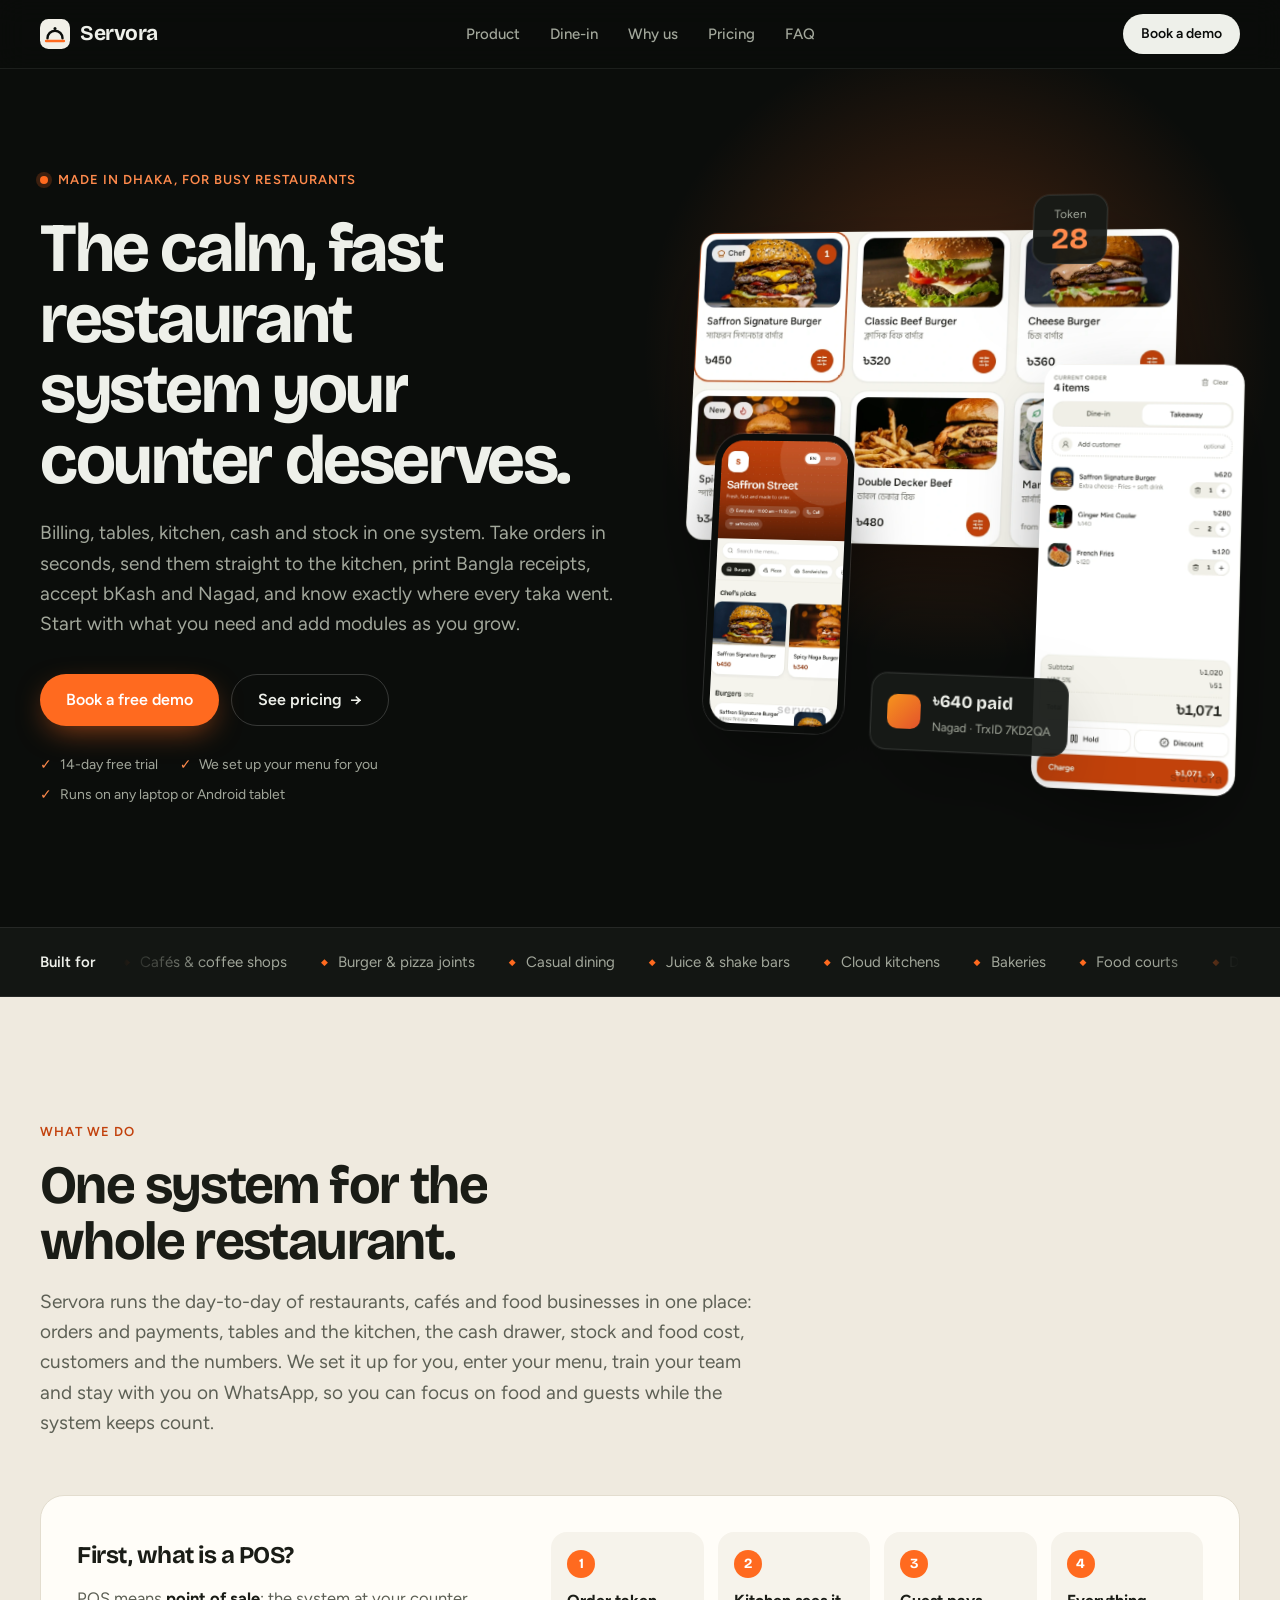
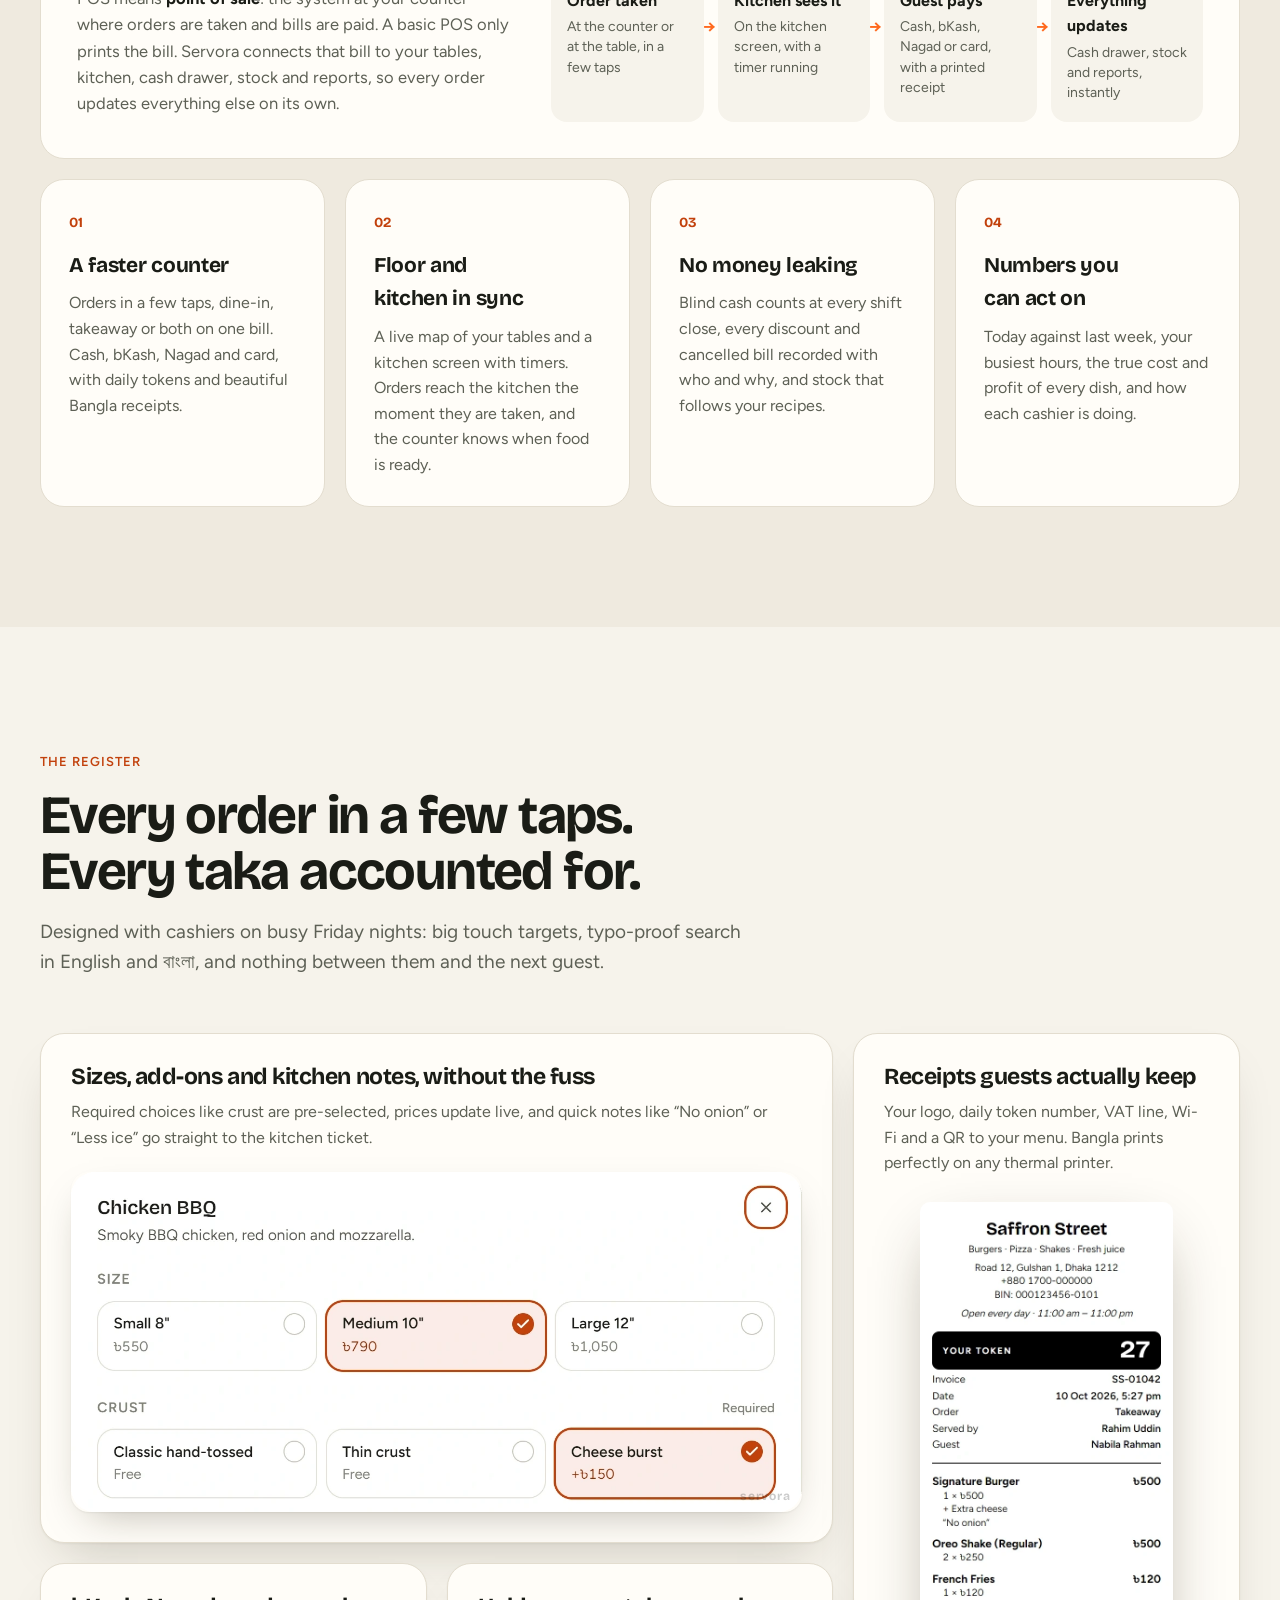
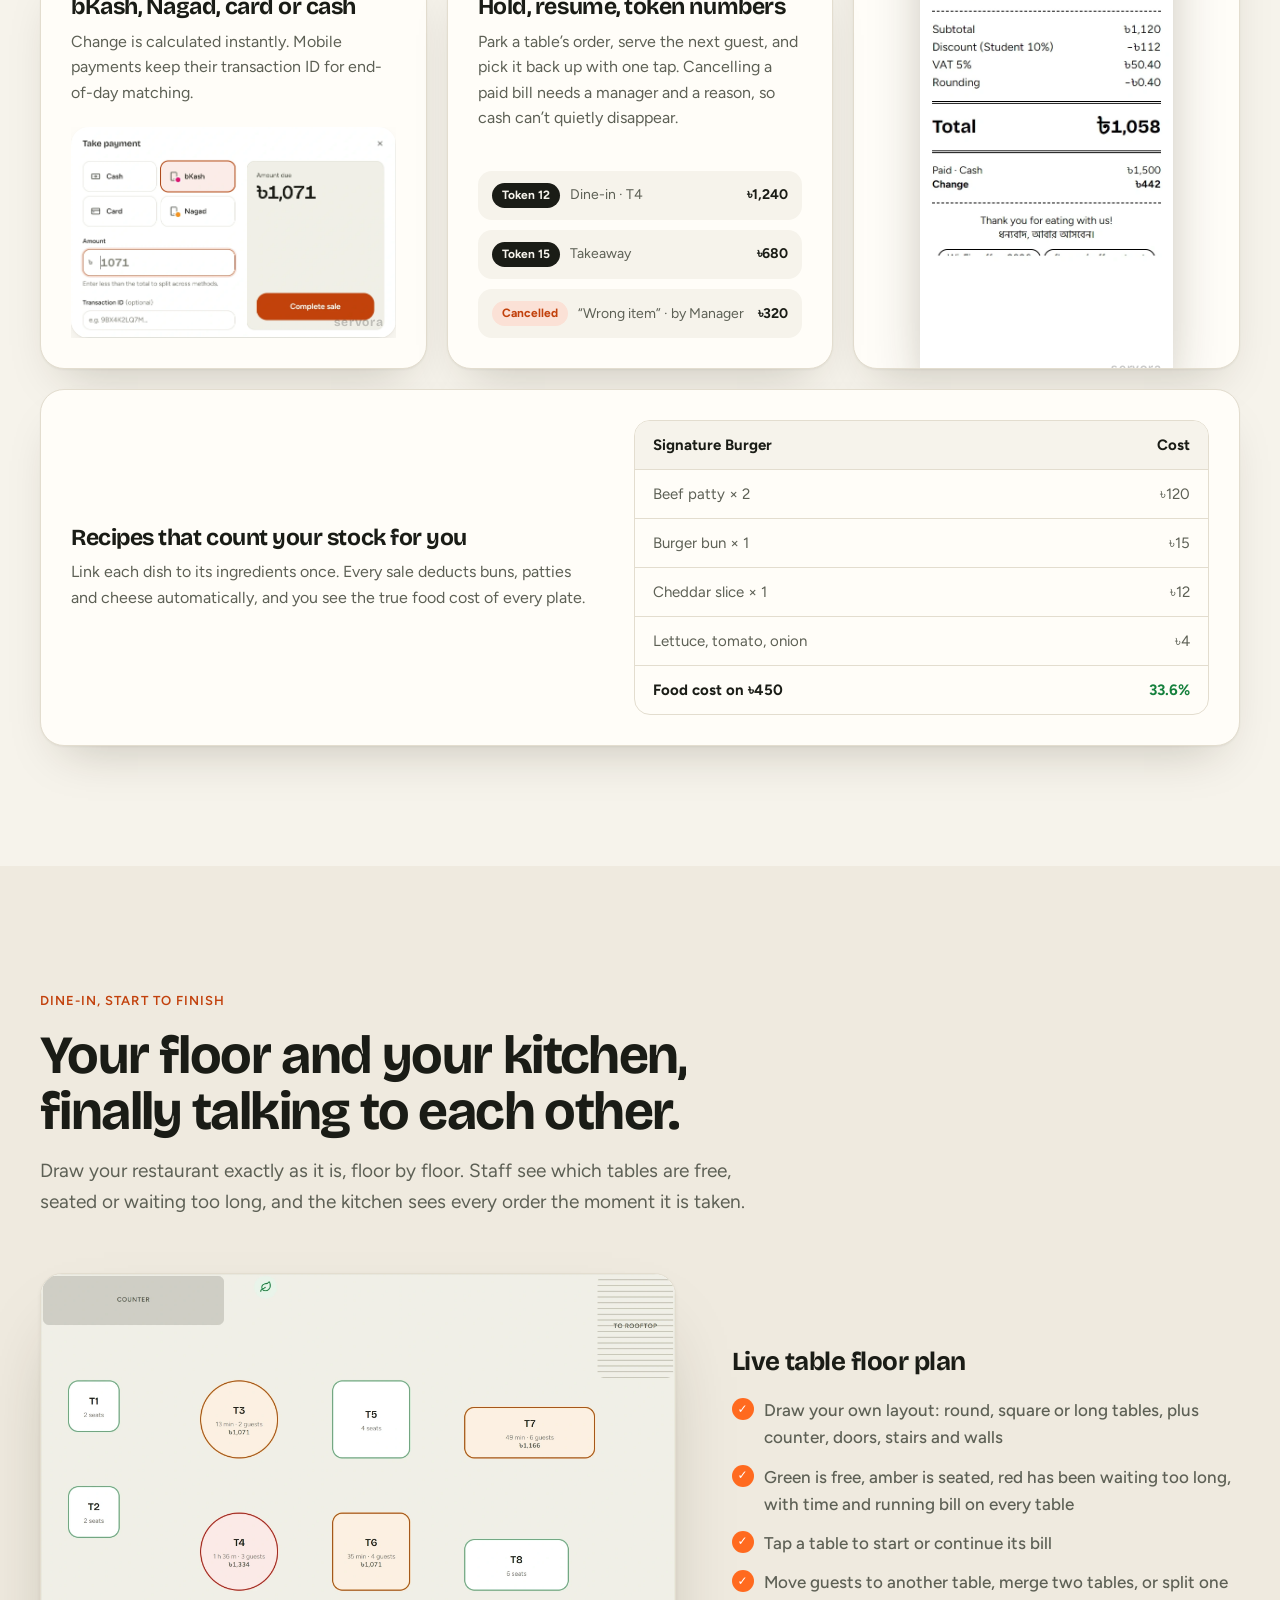
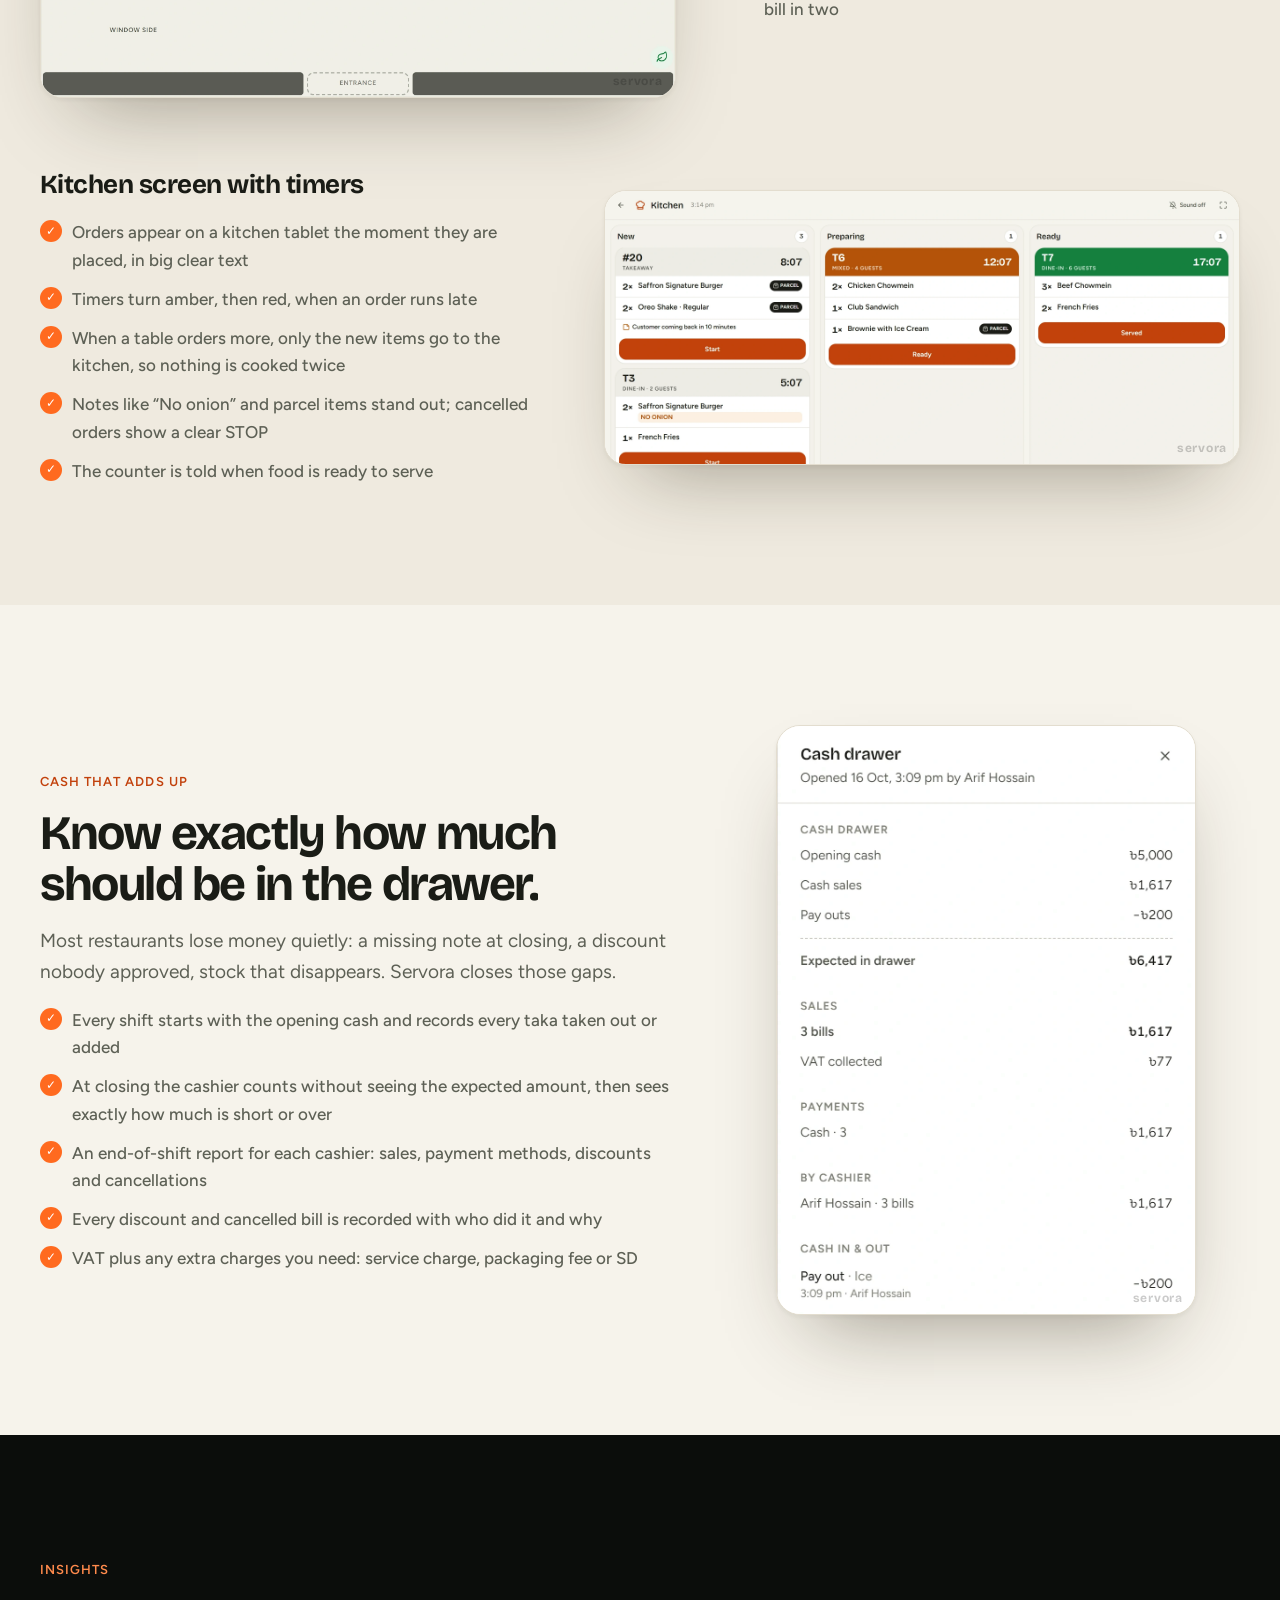
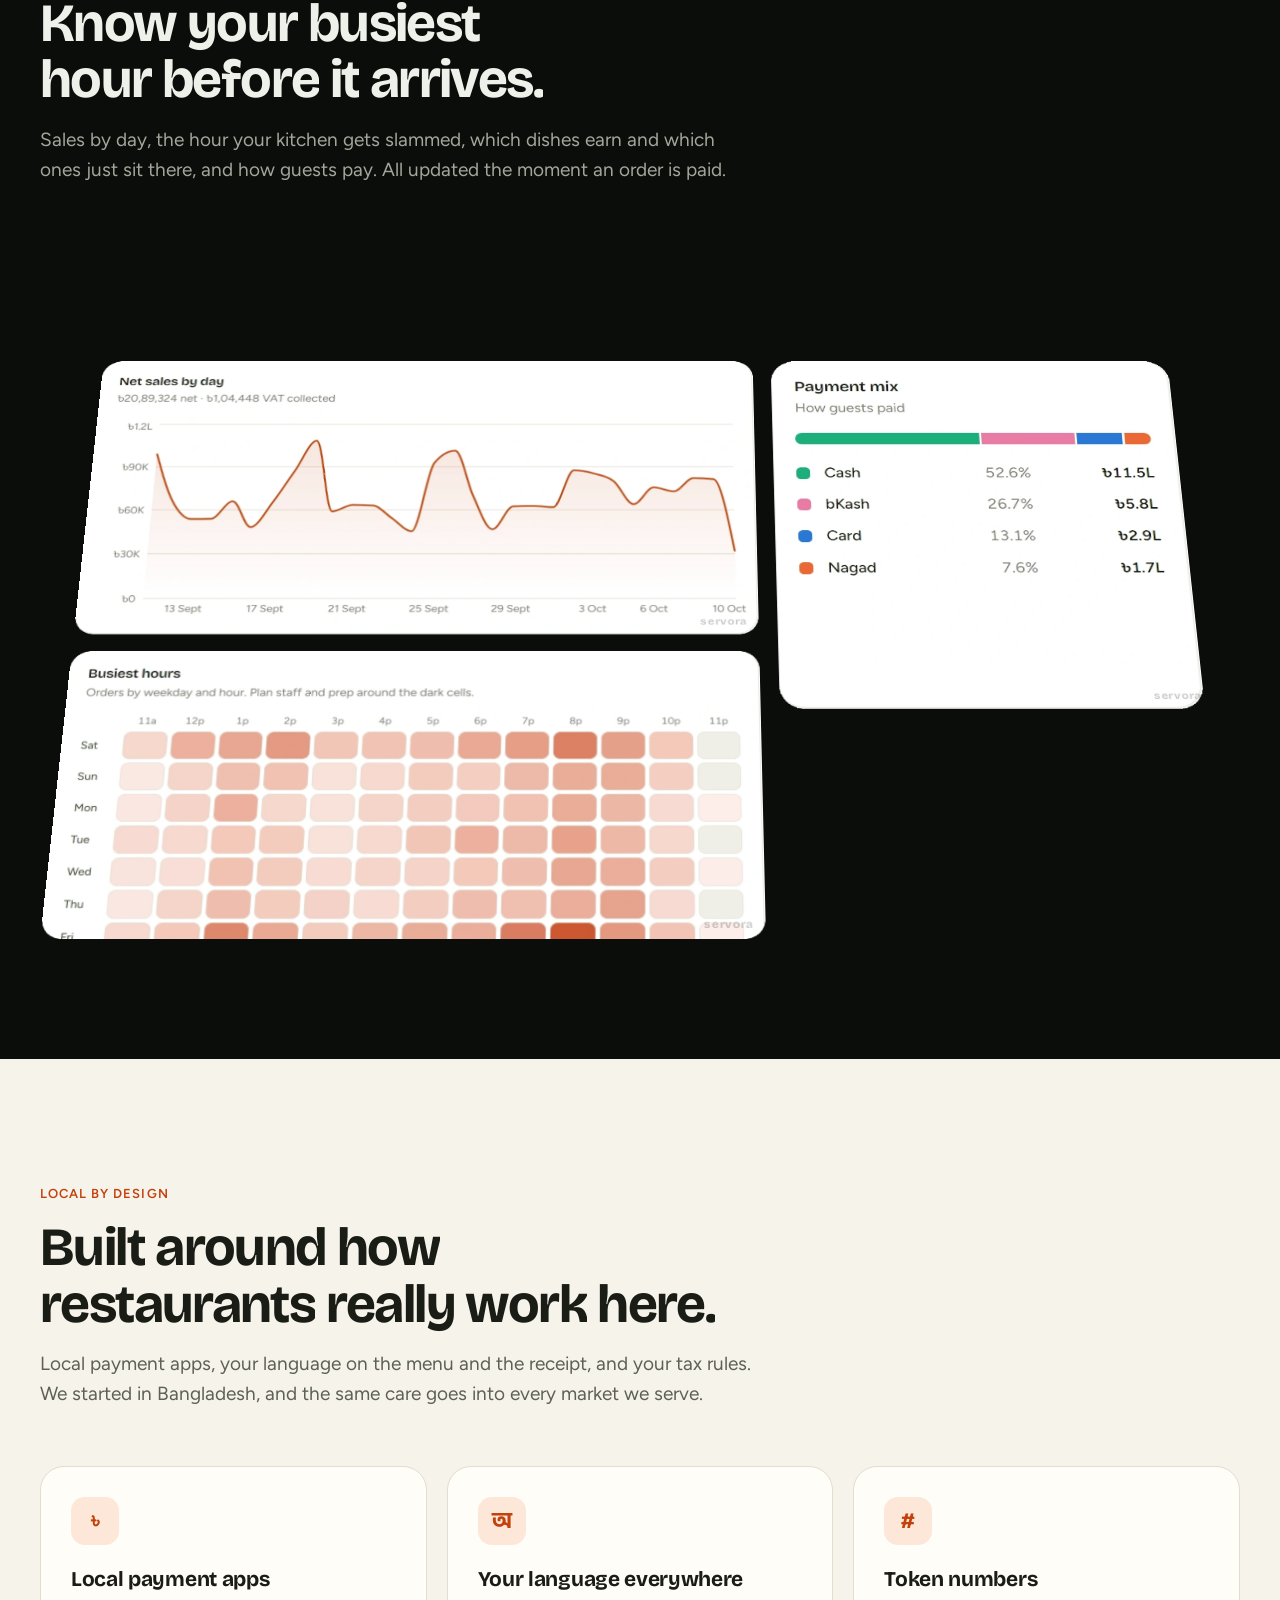
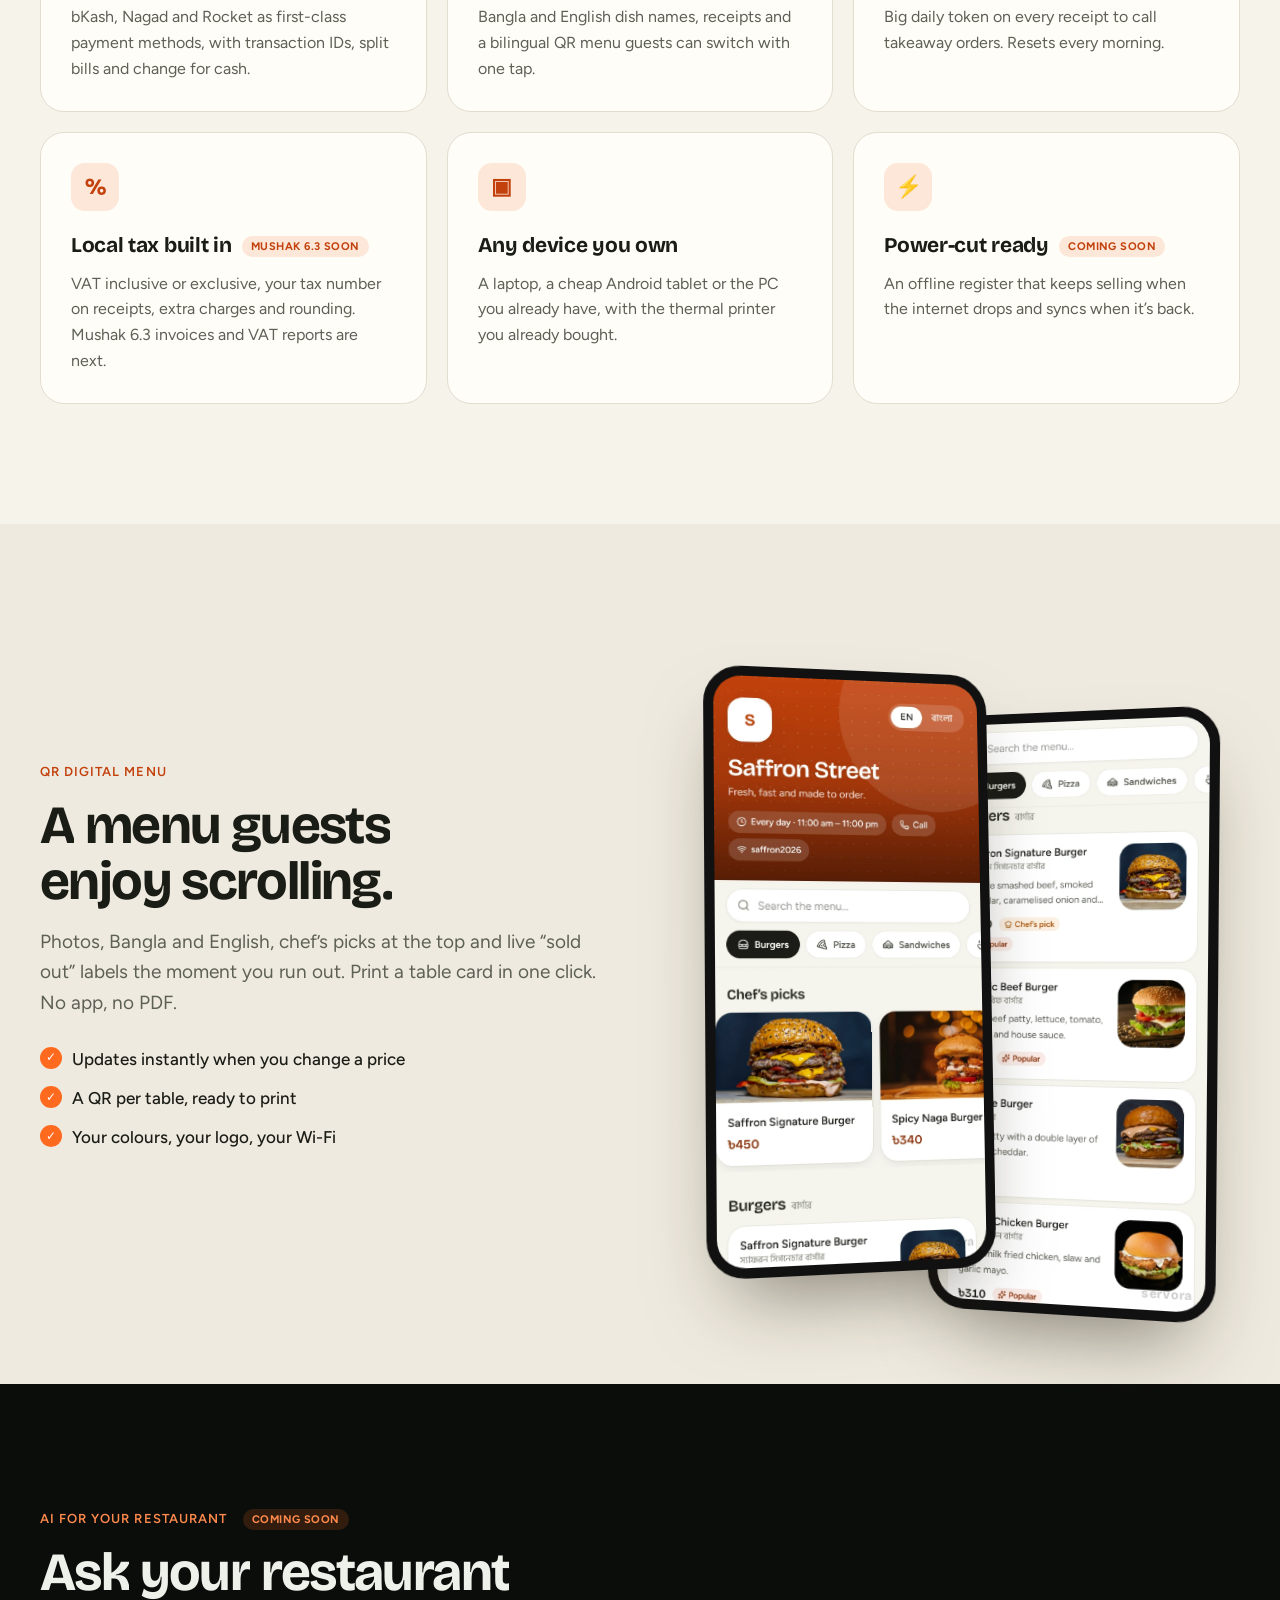
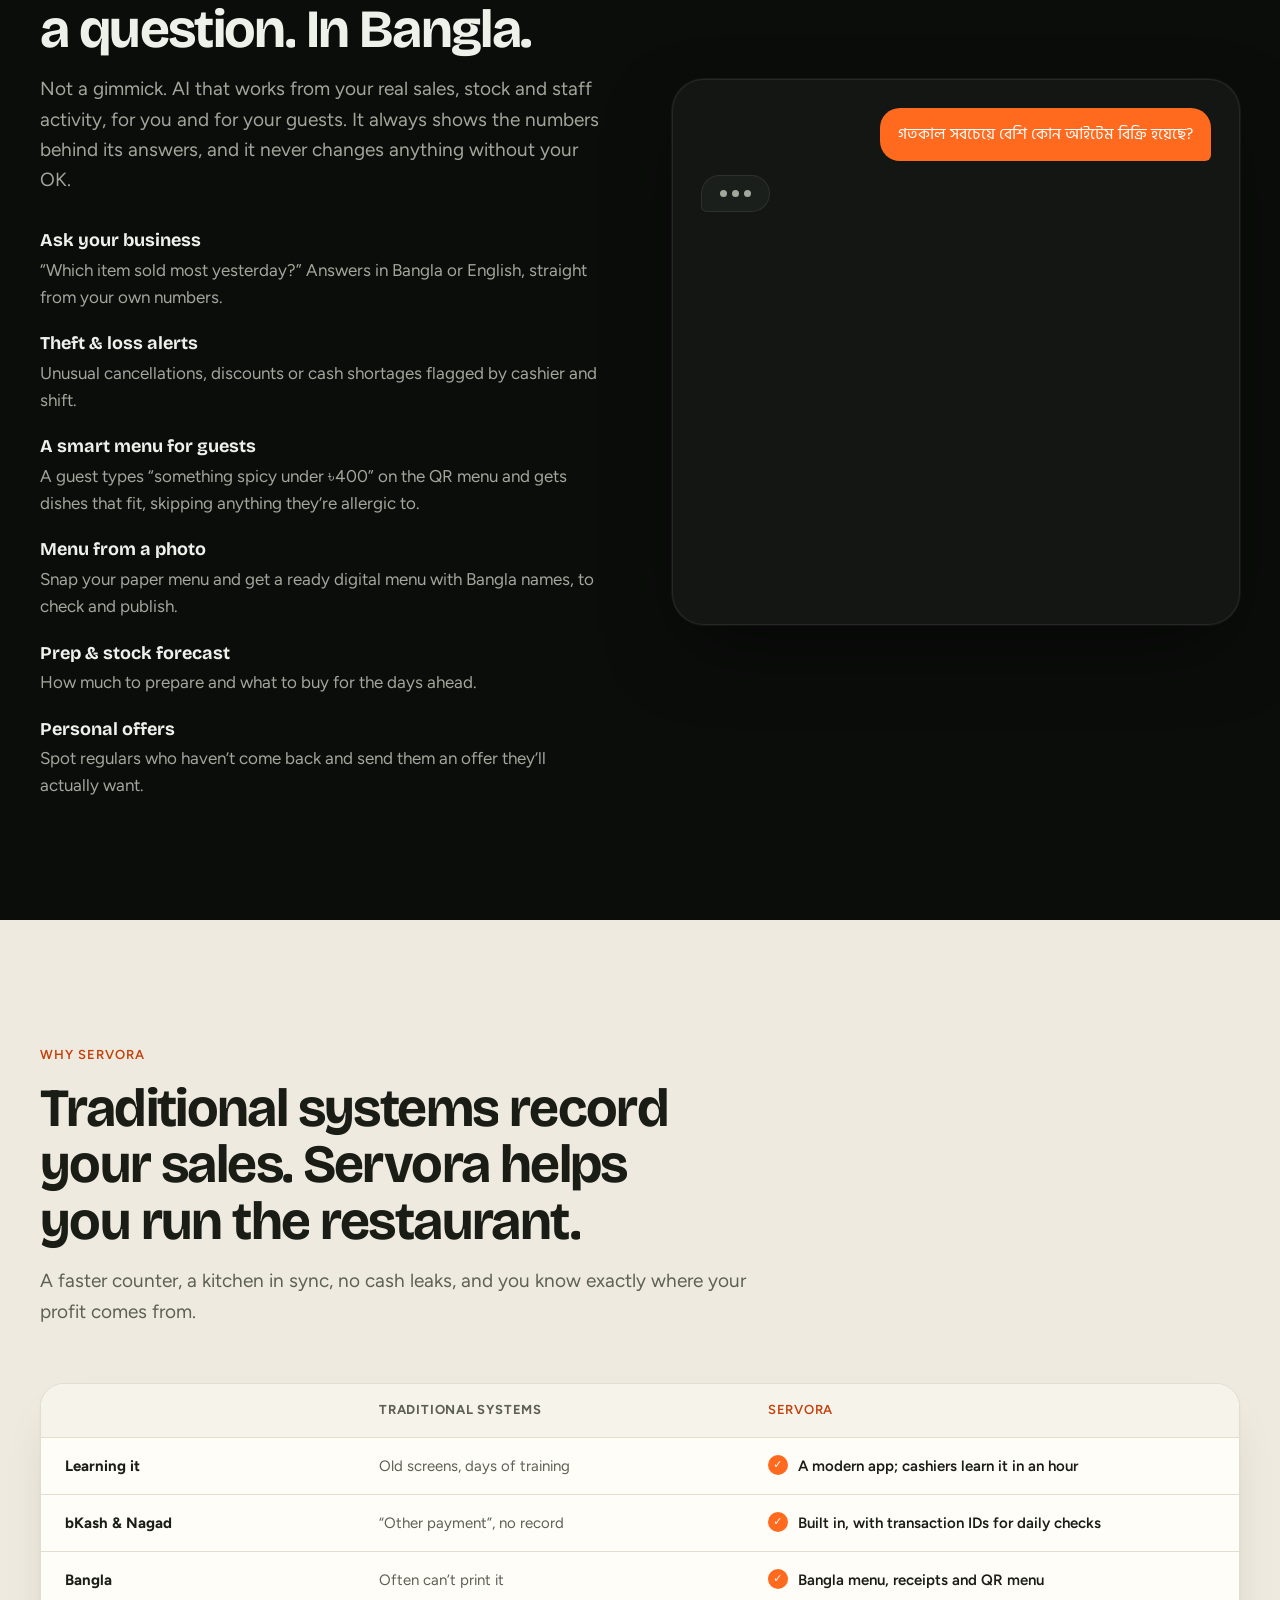
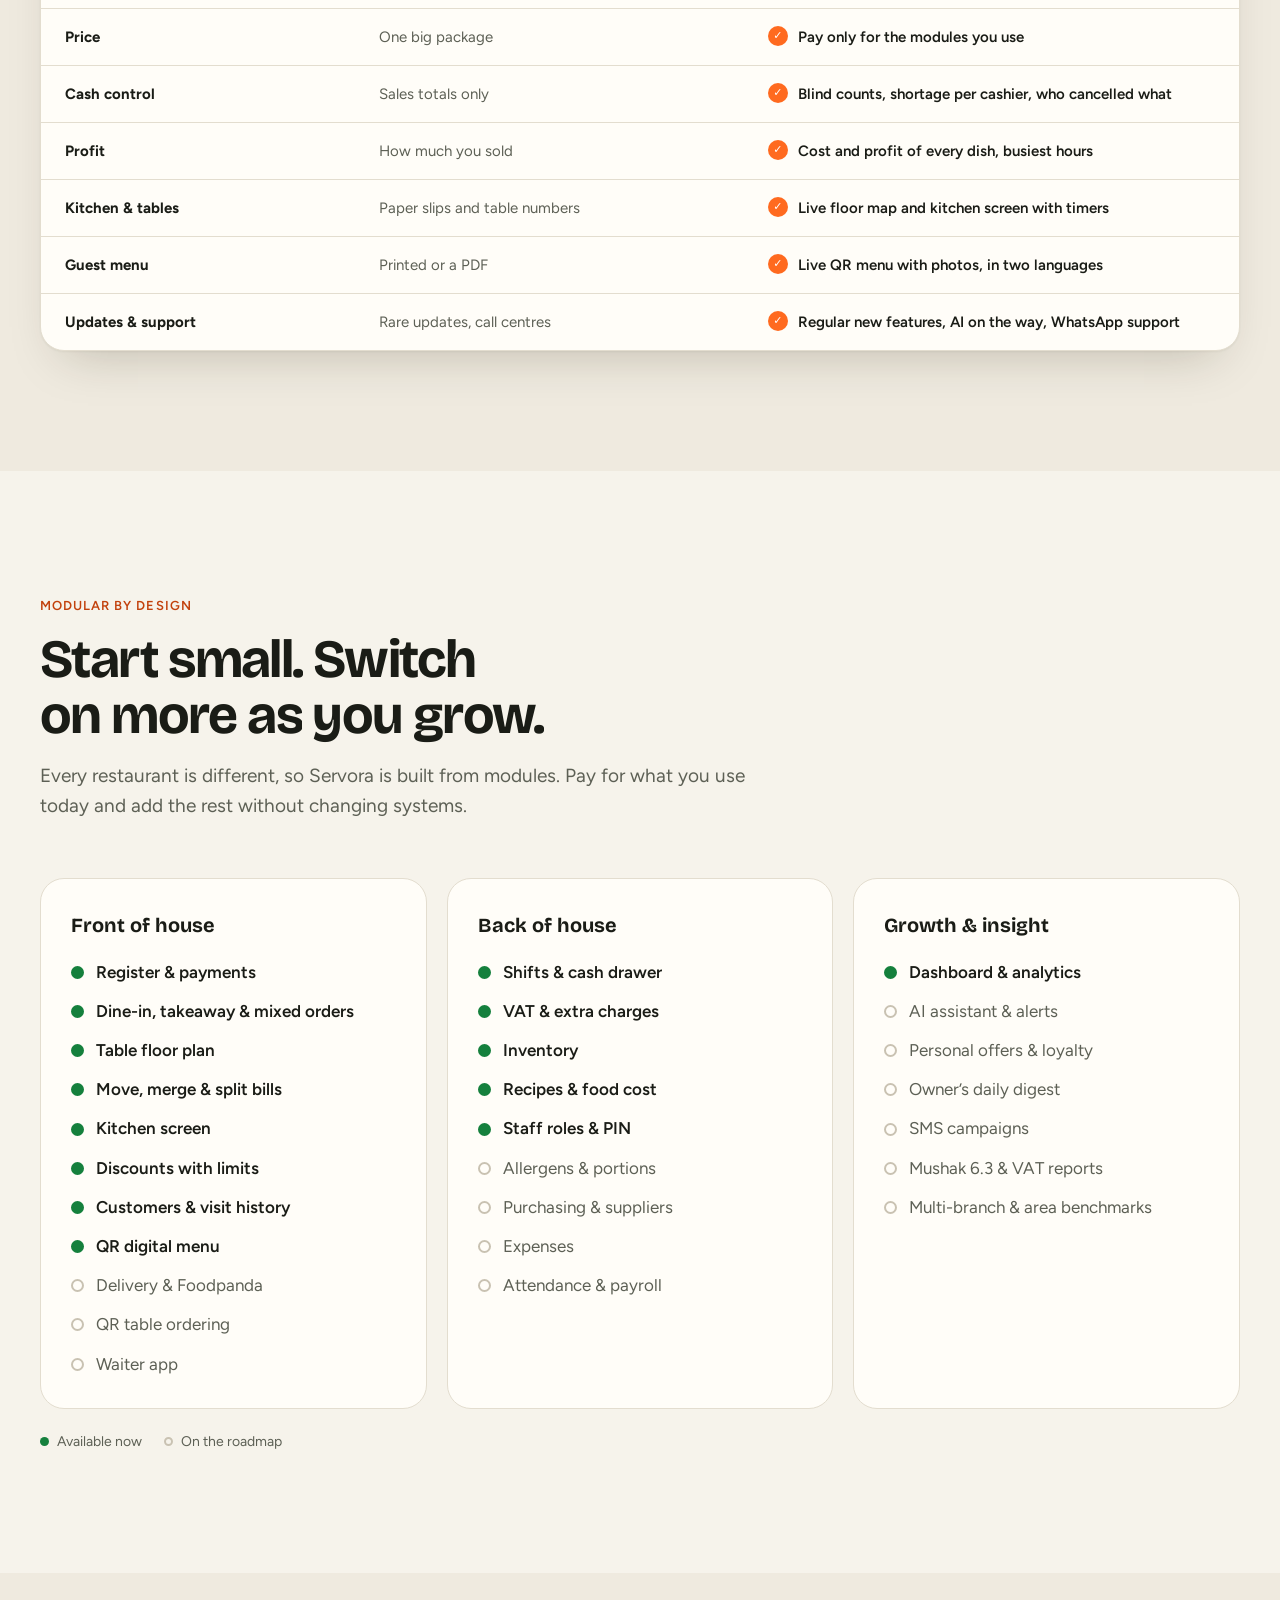
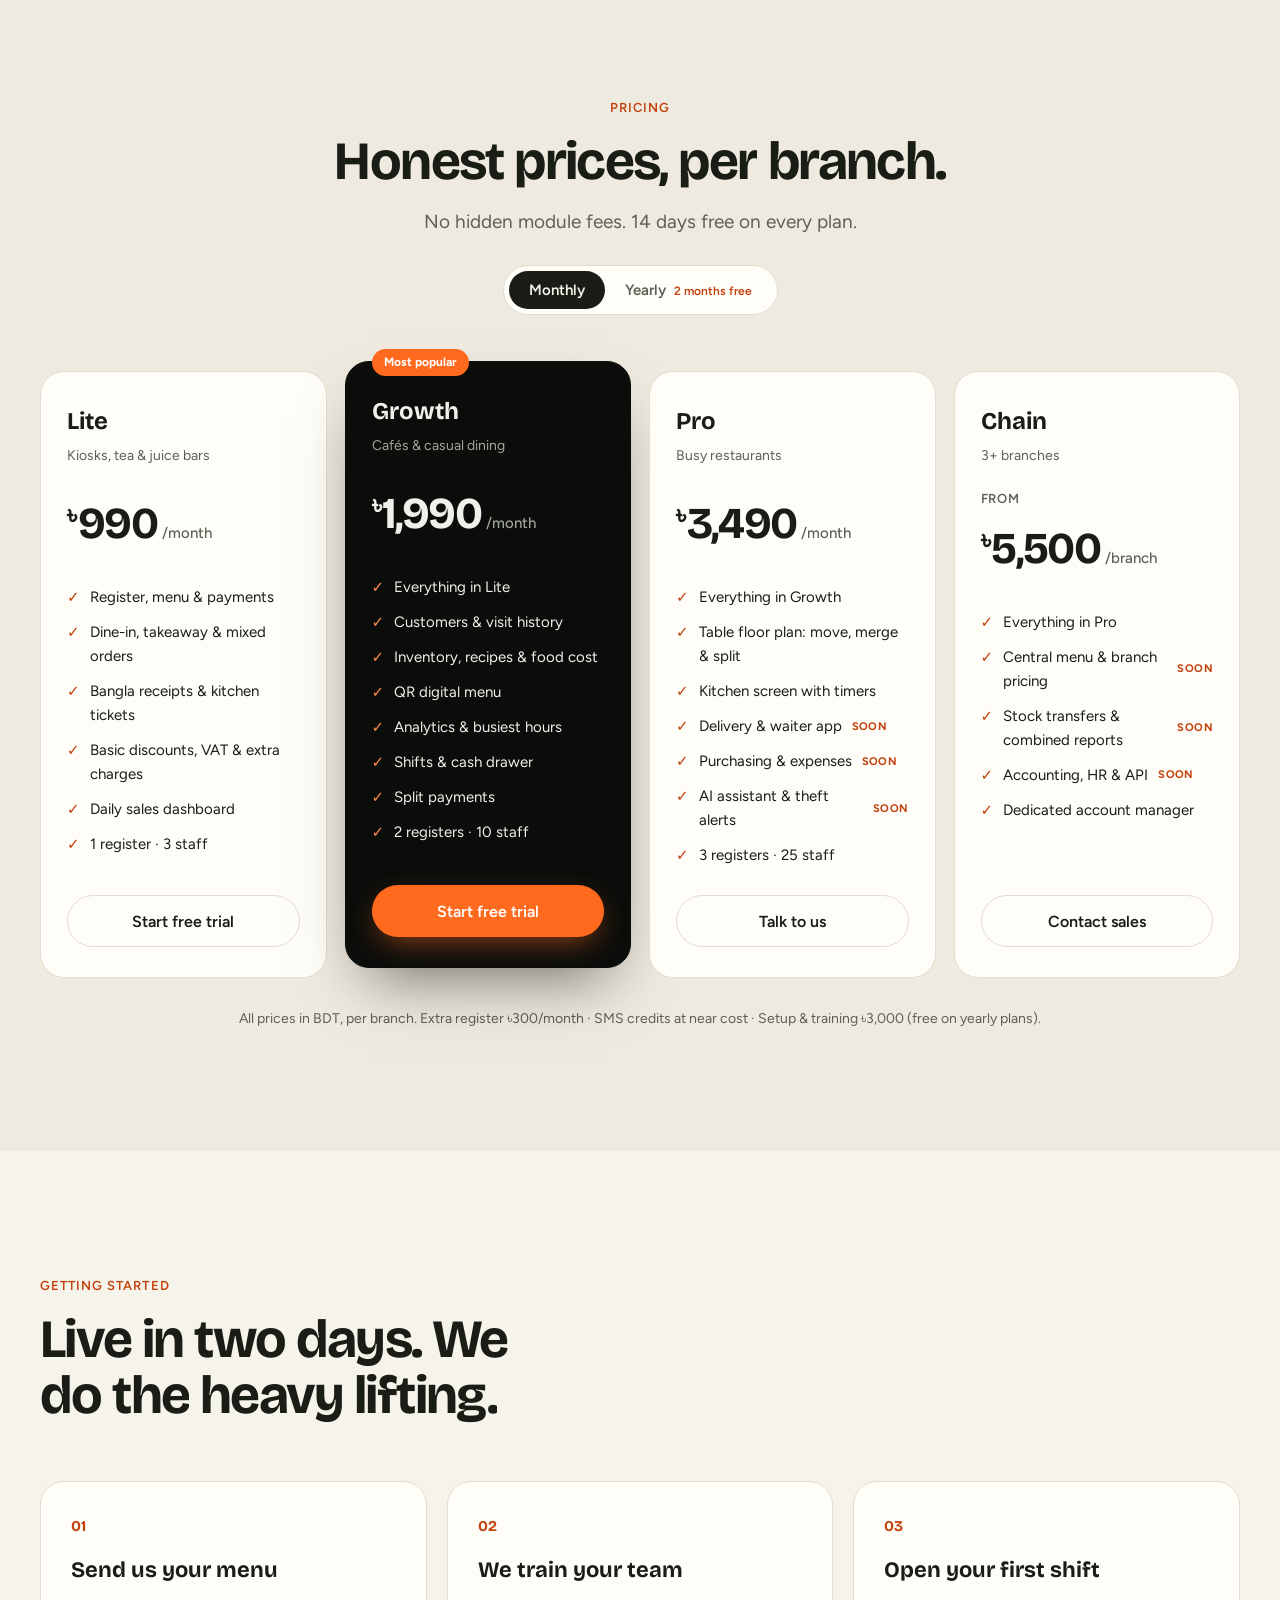
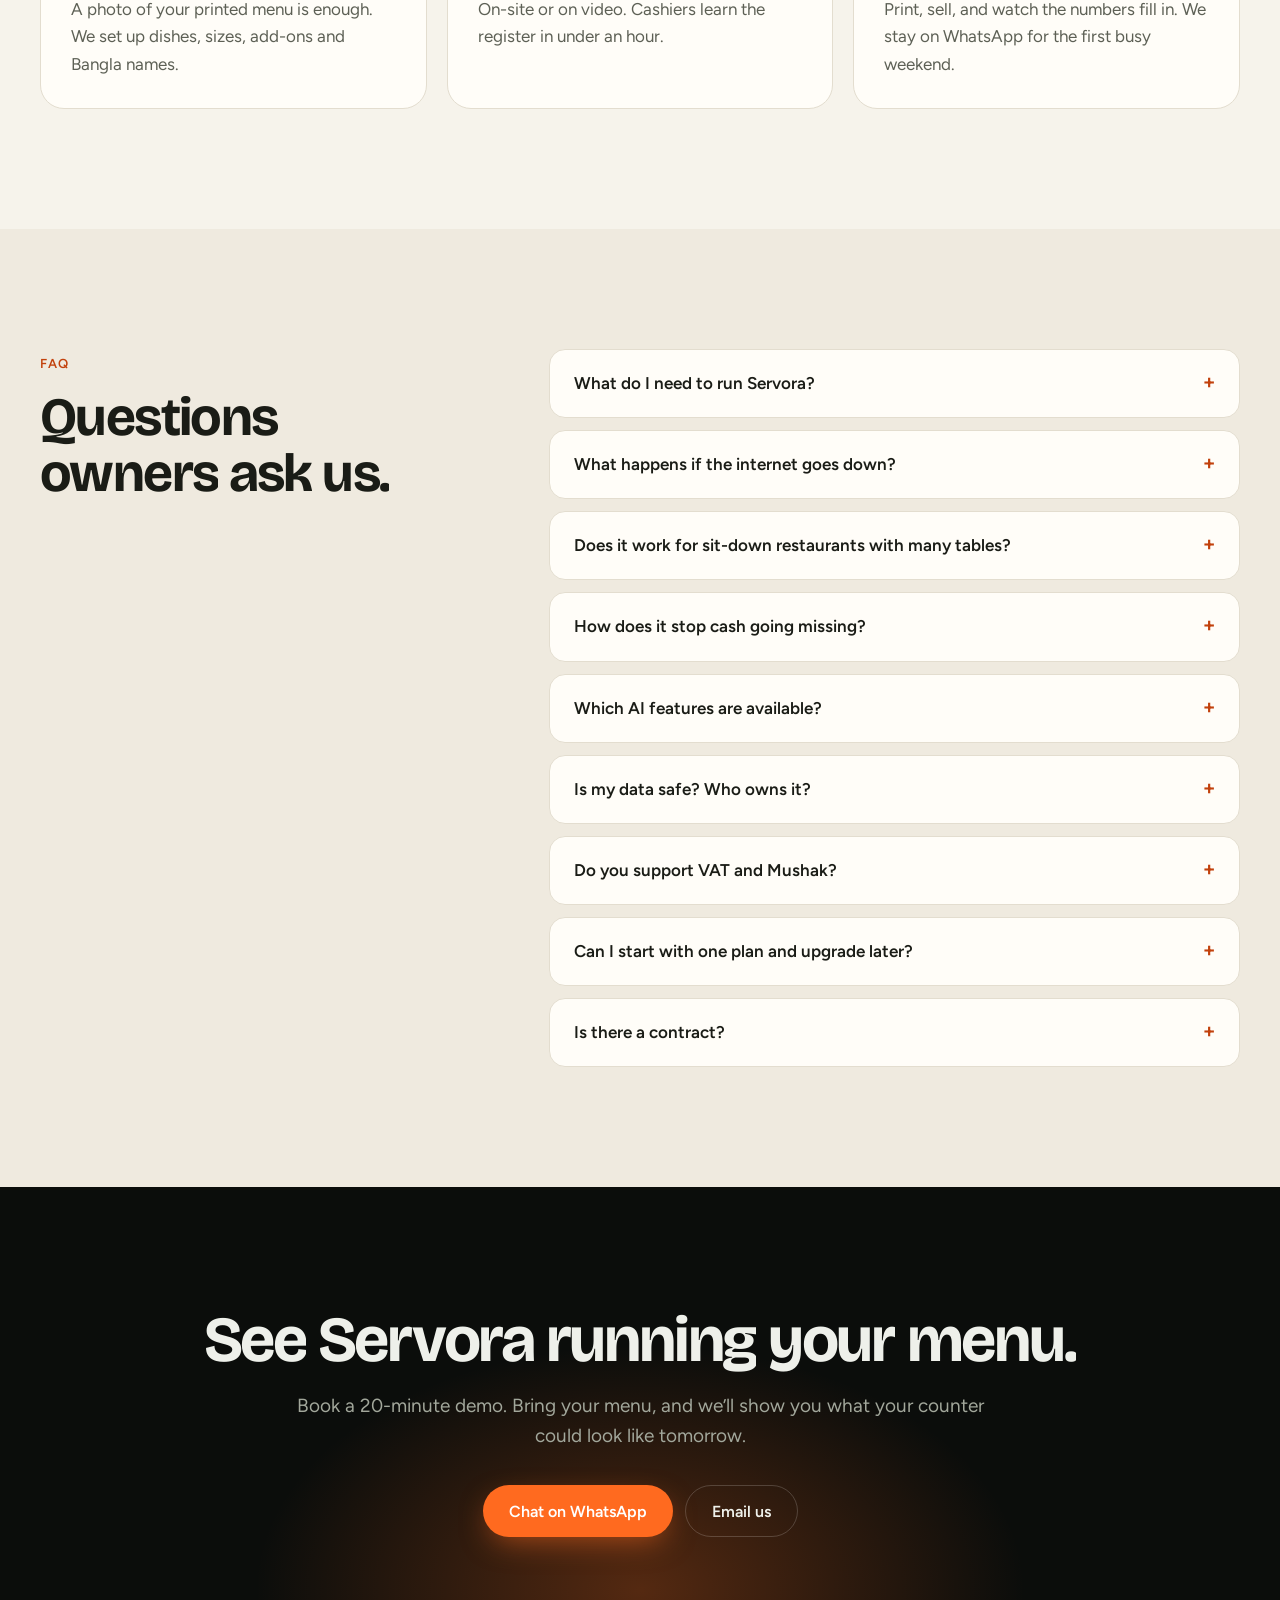
==== commit 832a32af: "Fix insights charts not appearing; add what-is-a-POS explainer; make local section market-neutral" ====
--- a/index.html
+++ b/index.html
@@ -3,10 +3,10 @@
 <head>
     <meta charset="utf-8">
     <meta name="viewport" content="width=device-width, initial-scale=1">
-    <title>Servora · The restaurant operating system made for Bangladesh</title>
-    <meta name="description" content="Servora is a complete restaurant management system for Bangladesh: fast billing with bKash & Nagad, Bangla receipts, a live table floor plan, kitchen screen, cash-drawer control, stock and food cost, QR menus and clear reports. Pay only for the modules you use.">
+    <title>Servora · The restaurant operating system</title>
+    <meta name="description" content="Servora is a complete restaurant management system: fast billing with bKash & Nagad, Bangla receipts, a live table floor plan, kitchen screen, cash-drawer control, stock and food cost, QR menus and clear reports. Pay only for the modules you use.">
     <meta name="theme-color" content="#0b0d0b">
-    <meta property="og:title" content="Servora · Restaurant OS for Bangladesh">
+    <meta property="og:title" content="Servora · The restaurant operating system">
     <meta property="og:description" content="Billing, tables, kitchen, cash control, stock and reports in one calm system. Made in Dhaka.">
     <meta property="og:type" content="website">
     <link rel="icon" href="assets/favicon.svg" type="image/svg+xml">
@@ -43,7 +43,7 @@
         <div class="hero-glow" aria-hidden="true"></div>
         <div class="wrap hero-grid">
             <div class="hero-copy">
-                <p class="eyebrow intro"><span class="dot"></span> Made in Dhaka, for Bangladeshi restaurants</p>
+                <p class="eyebrow intro"><span class="dot"></span> Made in Dhaka, for busy restaurants</p>
                 <h1>The calm, fast restaurant system your counter deserves.</h1>
                 <p class="lead intro" style="--d:700ms">Billing, tables, kitchen, cash and stock in one system. Take orders in seconds, send them straight to the kitchen, print Bangla receipts, accept bKash and Nagad, and know exactly where every taka went. Start with what you need and add modules as you grow.</p>
                 <div class="hero-ctas intro" style="--d:850ms">
@@ -92,6 +92,18 @@
                 <h2>One system for the whole restaurant.</h2>
                 <p class="lead ink">Servora runs the day-to-day of restaurants, cafés and food businesses in one place: orders and payments, tables and the kitchen, the cash drawer, stock and food cost, customers and the numbers. We set it up for you, enter your menu, train your team and stay with you on WhatsApp, so you can focus on food and guests while the system keeps count.</p>
             </header>
+            <div class="explain reveal">
+                <div class="explain-def">
+                    <h3>First, what is a POS?</h3>
+                    <p>POS means <b>point of sale</b>: the system at your counter where orders are taken and bills are paid. A basic POS only prints the bill. Servora connects that bill to your tables, kitchen, cash drawer, stock and reports, so every order updates everything else on its own.</p>
+                </div>
+                <ol class="flow" aria-label="How an order moves through Servora">
+                    <li><span>1</span><b>Order taken</b><small>At the counter or at the table, in a few taps</small></li>
+                    <li><span>2</span><b>Kitchen sees it</b><small>On the kitchen screen, with a timer running</small></li>
+                    <li><span>3</span><b>Guest pays</b><small>Cash, bKash, Nagad or card, with a printed receipt</small></li>
+                    <li><span>4</span><b>Everything updates</b><small>Cash drawer, stock and reports, instantly</small></li>
+                </ol>
+            </div>
             <div class="pillars">
                 <article class="pillar reveal">
                     <span class="pillar-num">01</span>
@@ -247,9 +259,9 @@
                 <p class="lead">Sales by day, the hour your kitchen gets slammed, which dishes earn and which ones just sit there, and how guests pay. All updated the moment an order is paid.</p>
             </header>
             <div class="insight-stage">
-                <figure class="shot ins-trend protect wipe"><img src="assets/img/frag-trend.webp" width="911" height="438" alt="Net sales by day chart" loading="lazy" draggable="false"></figure>
-                <figure class="shot ins-mix protect wipe"><img src="assets/img/frag-paymix.webp" width="444" height="438" alt="Payment mix: cash, bKash, card, Nagad" loading="lazy" draggable="false"></figure>
-                <figure class="shot ins-heat protect wipe"><img src="assets/img/frag-heatmap.webp" width="911" height="413" alt="Busiest hours heatmap" loading="lazy" draggable="false"></figure>
+                <figure class="shot ins-trend protect wipe"><img src="assets/img/frag-trend.webp" width="911" height="438" alt="Net sales by day chart" draggable="false"></figure>
+                <figure class="shot ins-mix protect wipe"><img src="assets/img/frag-paymix.webp" width="444" height="438" alt="Payment mix: cash, bKash, card, Nagad" draggable="false"></figure>
+                <figure class="shot ins-heat protect wipe"><img src="assets/img/frag-heatmap.webp" width="911" height="413" alt="Busiest hours heatmap" draggable="false"></figure>
             </div>
         </div>
     </section>
@@ -258,16 +270,17 @@
     <section class="section light" id="bangladesh">
         <div class="wrap">
             <header class="section-head">
-                <p class="eyebrow ink">Made for Bangladesh</p>
-                <h2>Not a foreign POS with a taka sign glued on.</h2>
+                <p class="eyebrow ink">Local by design</p>
+                <h2>Built around how restaurants really work here.</h2>
+                <p class="lead ink">Local payment apps, your language on the menu and the receipt, and your tax rules. We started in Bangladesh, and the same care goes into every market we serve.</p>
             </header>
             <div class="bd-grid">
-                <article class="bd reveal"><span class="bd-ico" aria-hidden="true">৳</span><h3>bKash, Nagad, Rocket</h3><p>First-class payment methods with transaction IDs, split bills and change for cash.</p></article>
-                <article class="bd reveal"><span class="bd-ico bn" aria-hidden="true">অ</span><h3>বাংলা everywhere</h3><p>Bangla dish names, receipts and a bilingual QR menu guests can switch with one tap.</p></article>
+                <article class="bd reveal"><span class="bd-ico" aria-hidden="true">৳</span><h3>Local payment apps</h3><p>bKash, Nagad and Rocket as first-class payment methods, with transaction IDs, split bills and change for cash.</p></article>
+                <article class="bd reveal"><span class="bd-ico bn" aria-hidden="true">অ</span><h3>Your language everywhere</h3><p>Bangla and English dish names, receipts and a bilingual QR menu guests can switch with one tap.</p></article>
                 <article class="bd reveal"><span class="bd-ico" aria-hidden="true">#</span><h3>Token numbers</h3><p>Big daily token on every receipt to call takeaway orders. Resets every morning.</p></article>
-                <article class="bd reveal"><span class="bd-ico" aria-hidden="true">%</span><h3>VAT built in <span class="soon">Mushak 6.3 soon</span></h3><p>VAT inclusive or exclusive, BIN on receipts, rounding to the nearest taka. Mushak 6.3 invoices and VAT reports are next.</p></article>
+                <article class="bd reveal"><span class="bd-ico" aria-hidden="true">%</span><h3>Local tax built in <span class="soon">Mushak 6.3 soon</span></h3><p>VAT inclusive or exclusive, your tax number on receipts, extra charges and rounding. Mushak 6.3 invoices and VAT reports are next.</p></article>
                 <article class="bd reveal"><span class="bd-ico" aria-hidden="true">▣</span><h3>Any device you own</h3><p>A laptop, a cheap Android tablet or the PC you already have, with the thermal printer you already bought.</p></article>
-                <article class="bd reveal"><span class="bd-ico" aria-hidden="true">⚡</span><h3>Load-shedding ready <span class="soon">Coming soon</span></h3><p>An offline register that keeps selling when the internet drops and syncs when it’s back.</p></article>
+                <article class="bd reveal"><span class="bd-ico" aria-hidden="true">⚡</span><h3>Power-cut ready <span class="soon">Coming soon</span></h3><p>An offline register that keeps selling when the internet drops and syncs when it’s back.</p></article>
             </div>
         </div>
     </section>
--- a/assets/styles.css
+++ b/assets/styles.css
@@ -270,6 +270,17 @@
 .footer p { max-width: 640px; }
 
 /* ---------- What we do ---------- */
+/* What is a POS: definition plus the order flow */
+.explain { display: grid; grid-template-columns: 1fr 1.5fr; gap: 40px; align-items: center; padding: 36px; margin-bottom: 20px; border-radius: var(--r-lg); background: var(--paper); border: 1px solid var(--line-l); }
+.explain-def h3 { font-size: 24px; letter-spacing: -0.02em; margin: 0 0 10px; }
+.explain-def p { color: var(--muted-l); font-size: 16.5px; }
+.explain-def b { color: var(--text-l); }
+.flow { list-style: none; padding: 0; margin: 0; display: grid; grid-template-columns: repeat(4, 1fr); gap: 14px; }
+.flow li { position: relative; display: flex; flex-direction: column; gap: 4px; padding: 18px 16px; border-radius: var(--r-md); background: var(--cream); }
+.flow li:not(:last-child)::after { content: '→'; position: absolute; right: -12px; top: 50%; translate: 0 -50%; z-index: 1; font-weight: 700; color: var(--accent); }
+.flow span { display: grid; place-items: center; width: 28px; height: 28px; margin-bottom: 6px; border-radius: 50%; background: var(--accent); color: #fff; font: 700 14px var(--display); }
+.flow b { font-size: 16px; }
+.flow small { color: var(--muted-l); font-size: 14px; line-height: 1.45; }
 .pillars { display: grid; grid-template-columns: repeat(4, 1fr); gap: 20px; }
 .pillar { position: relative; padding: 28px; border-radius: var(--r-lg); background: var(--paper); border: 1px solid var(--line-l); }
 .pillar-num { font: 700 14px var(--display); color: var(--accent-ink); }
@@ -464,6 +475,7 @@
     .card.tall { grid-row: auto; }
     .insight-stage { grid-template-columns: 1fr; }
     .pillars { grid-template-columns: 1fr 1fr; }
+    .explain { grid-template-columns: 1fr; gap: 24px; }
     .feature-split, .feature-split.reverse { grid-template-columns: 1fr; gap: 32px; }
     .feature-split.reverse > :first-child { order: 0; }
     .ins-mix { grid-column: 1; grid-row: auto; max-width: 420px; }
@@ -475,6 +487,9 @@
     .bento, .bd-grid, .modules, .steps, .plans, .pillars { grid-template-columns: 1fr; }
     .compare-row { grid-template-columns: 1fr; gap: 4px; padding: 14px 18px; }
     .compare-head { display: none; }
+    .explain { padding: 24px; }
+    .flow { grid-template-columns: 1fr 1fr; }
+    .flow li::after { display: none; }
     .compare-row > :nth-child(2)::before { content: 'Others: '; font-weight: 600; }
     .card.span-2, .card.wide { grid-column: auto; }
     .hero-visual { height: auto; padding: 30px 0 70px; perspective: none; }
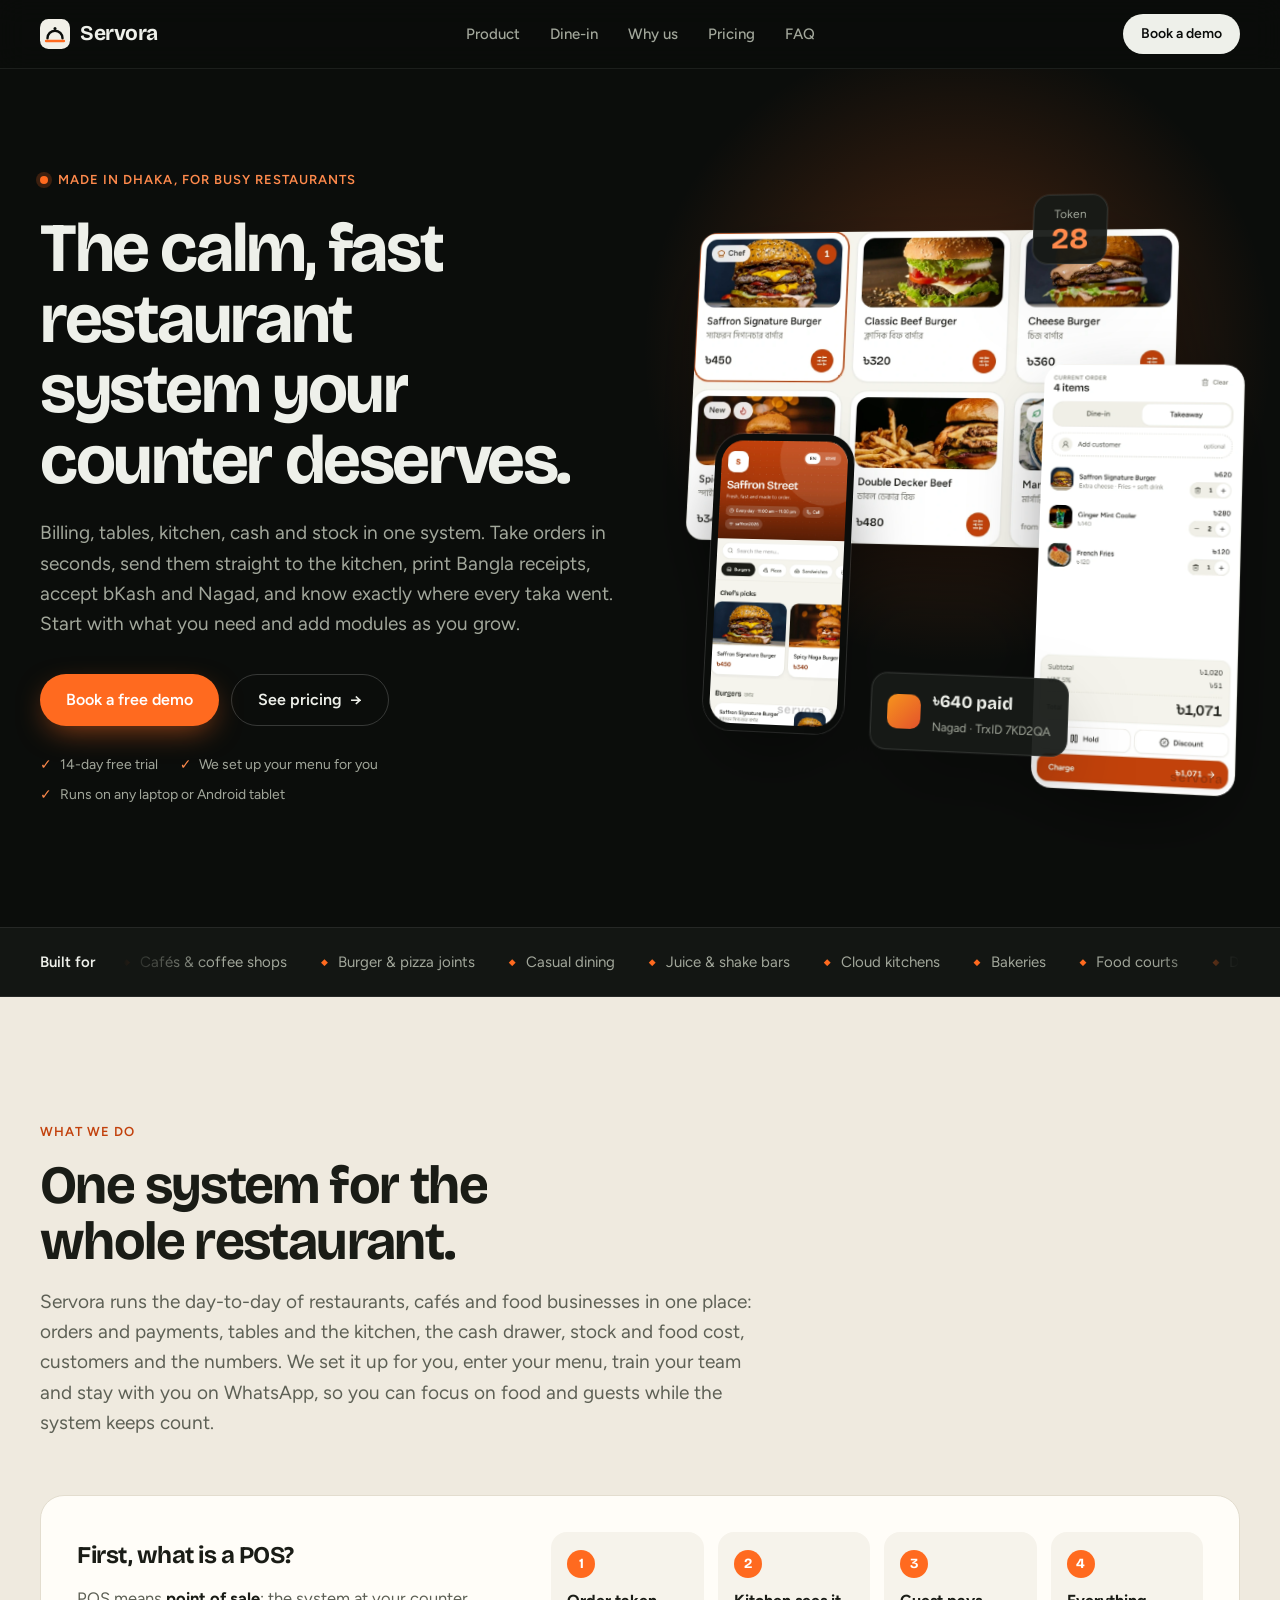
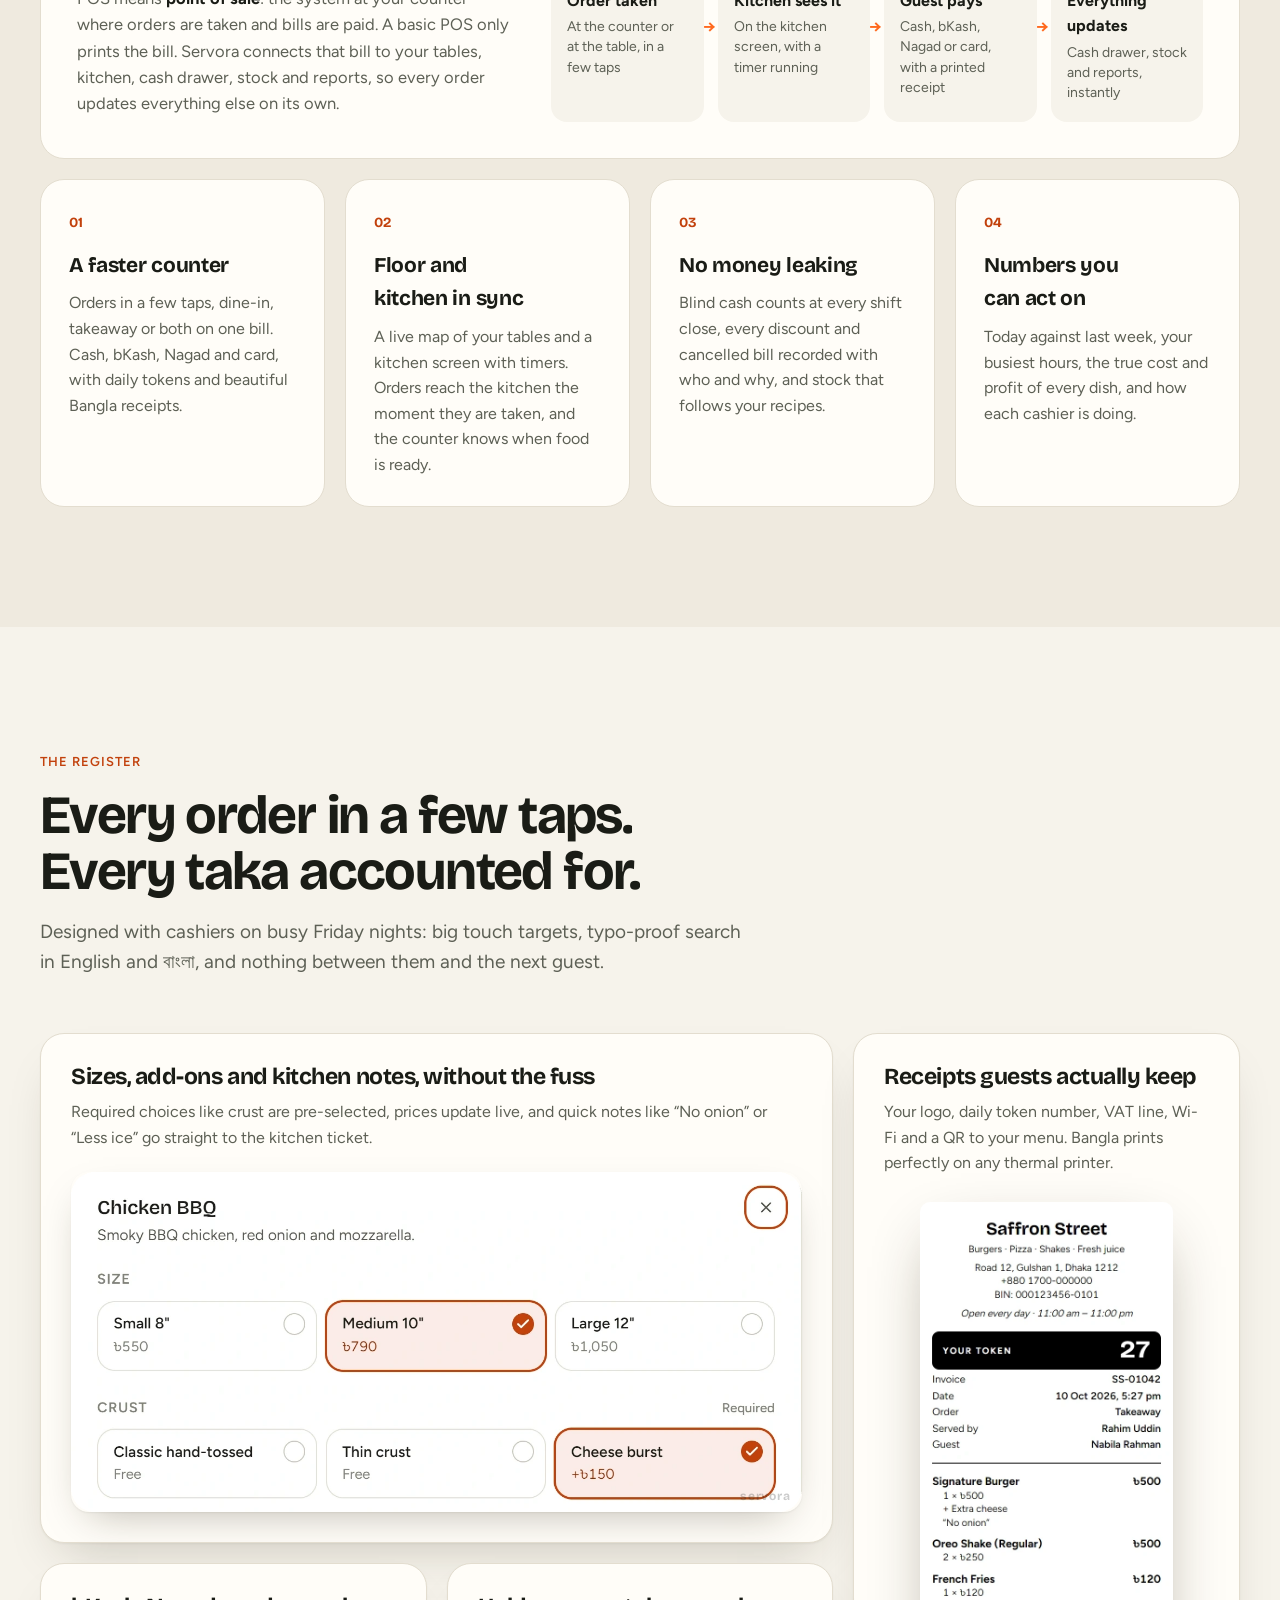
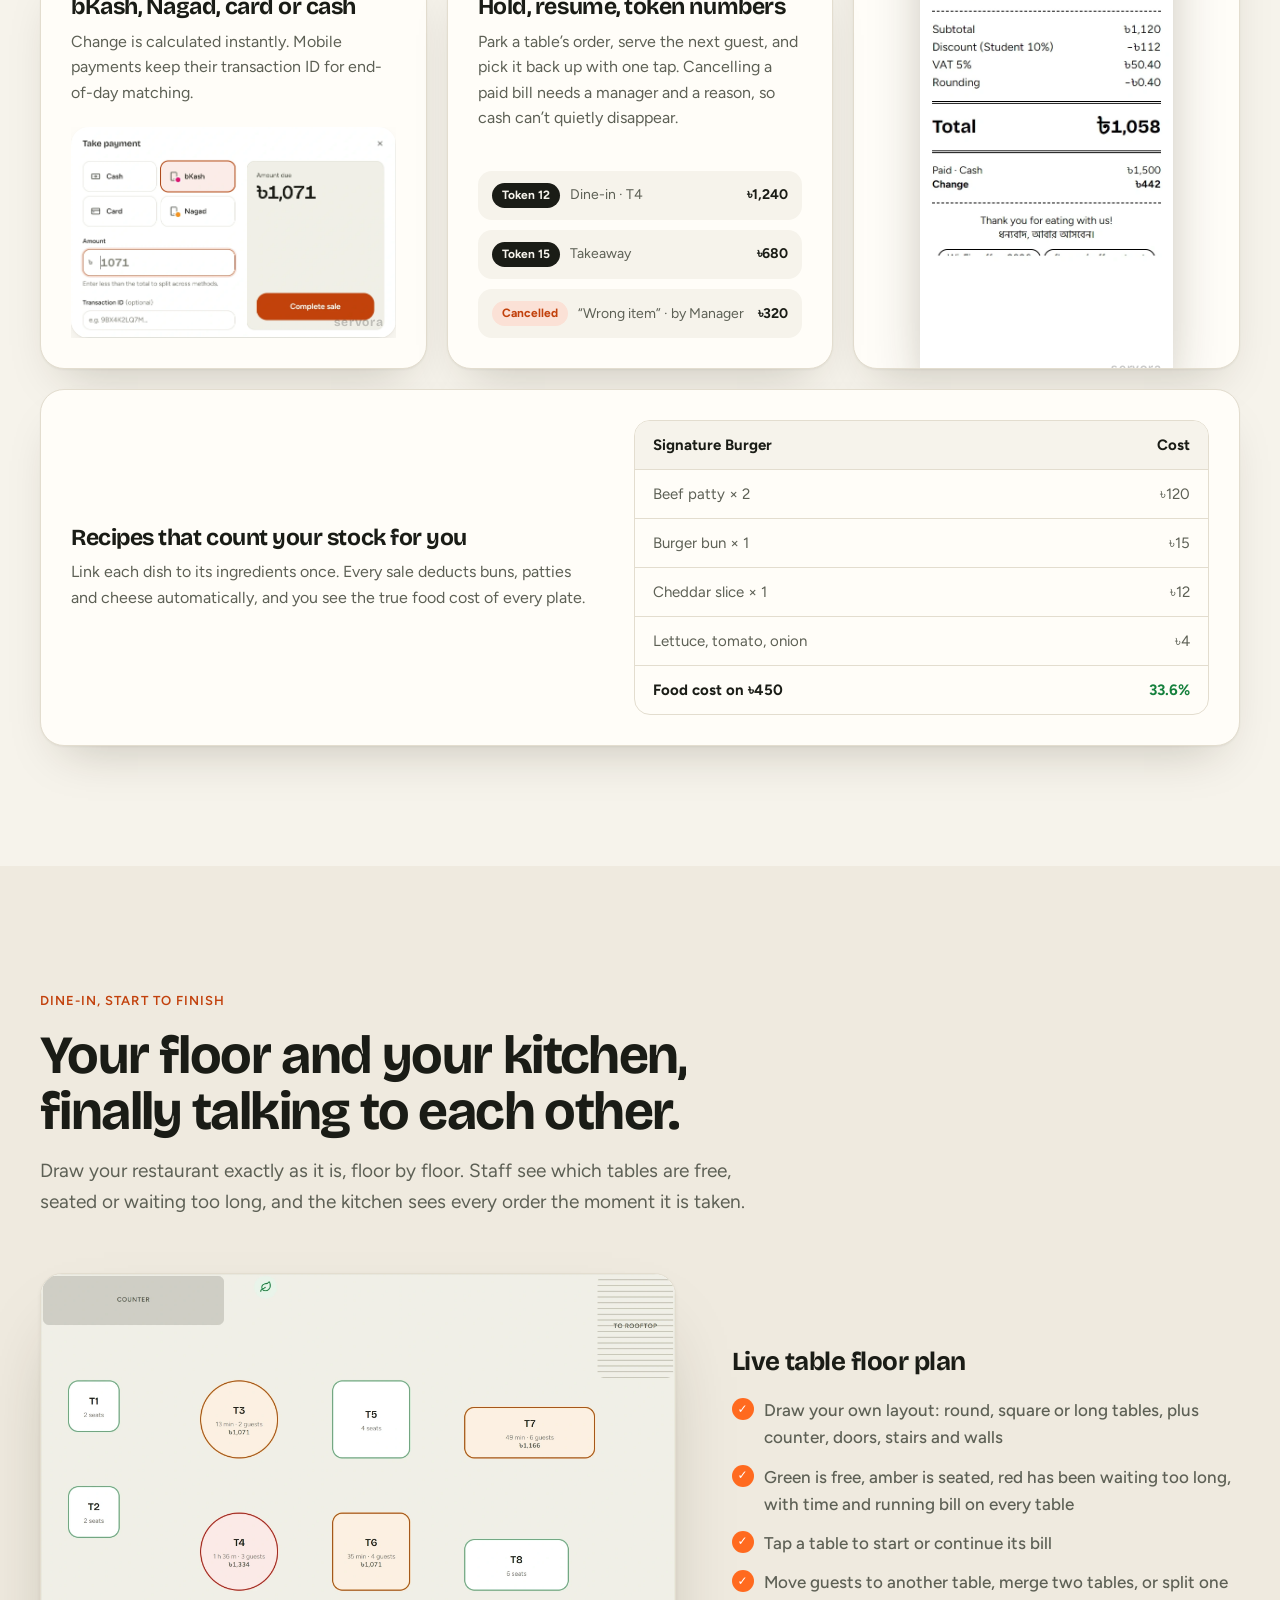
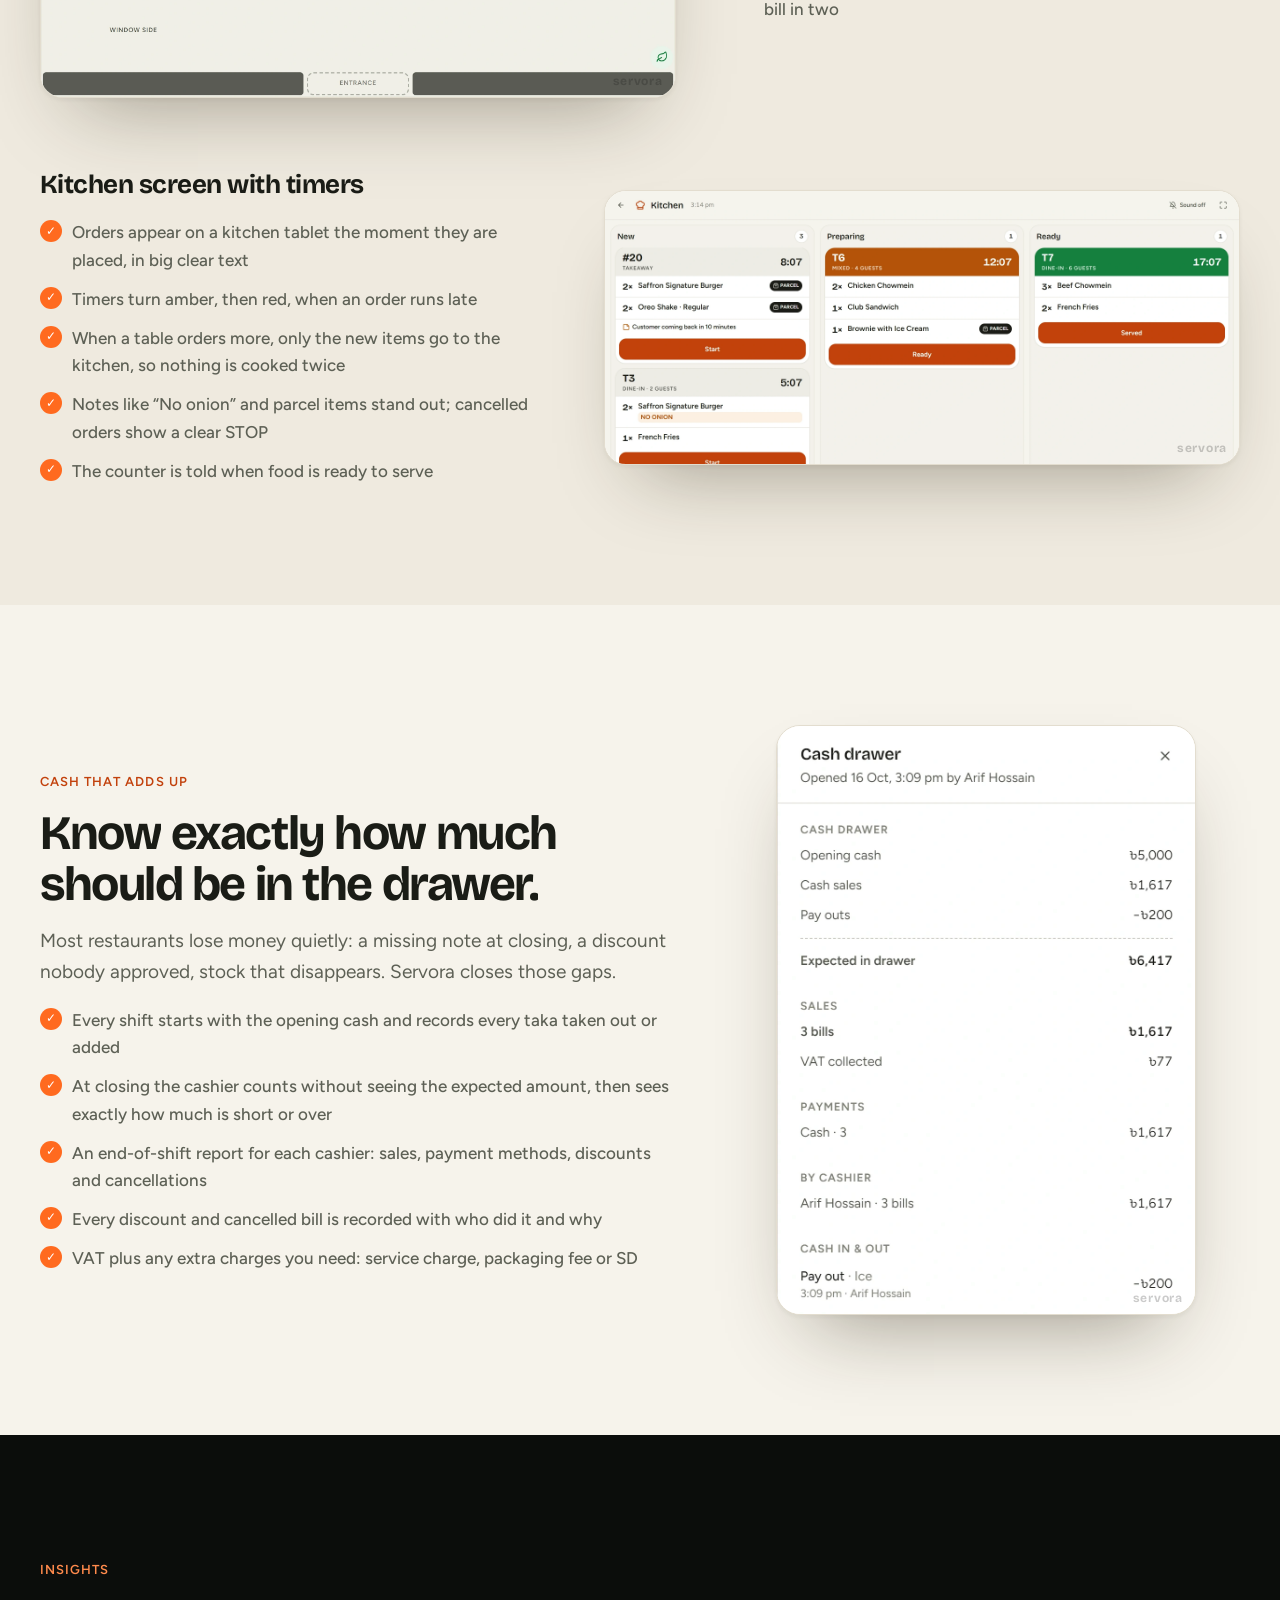
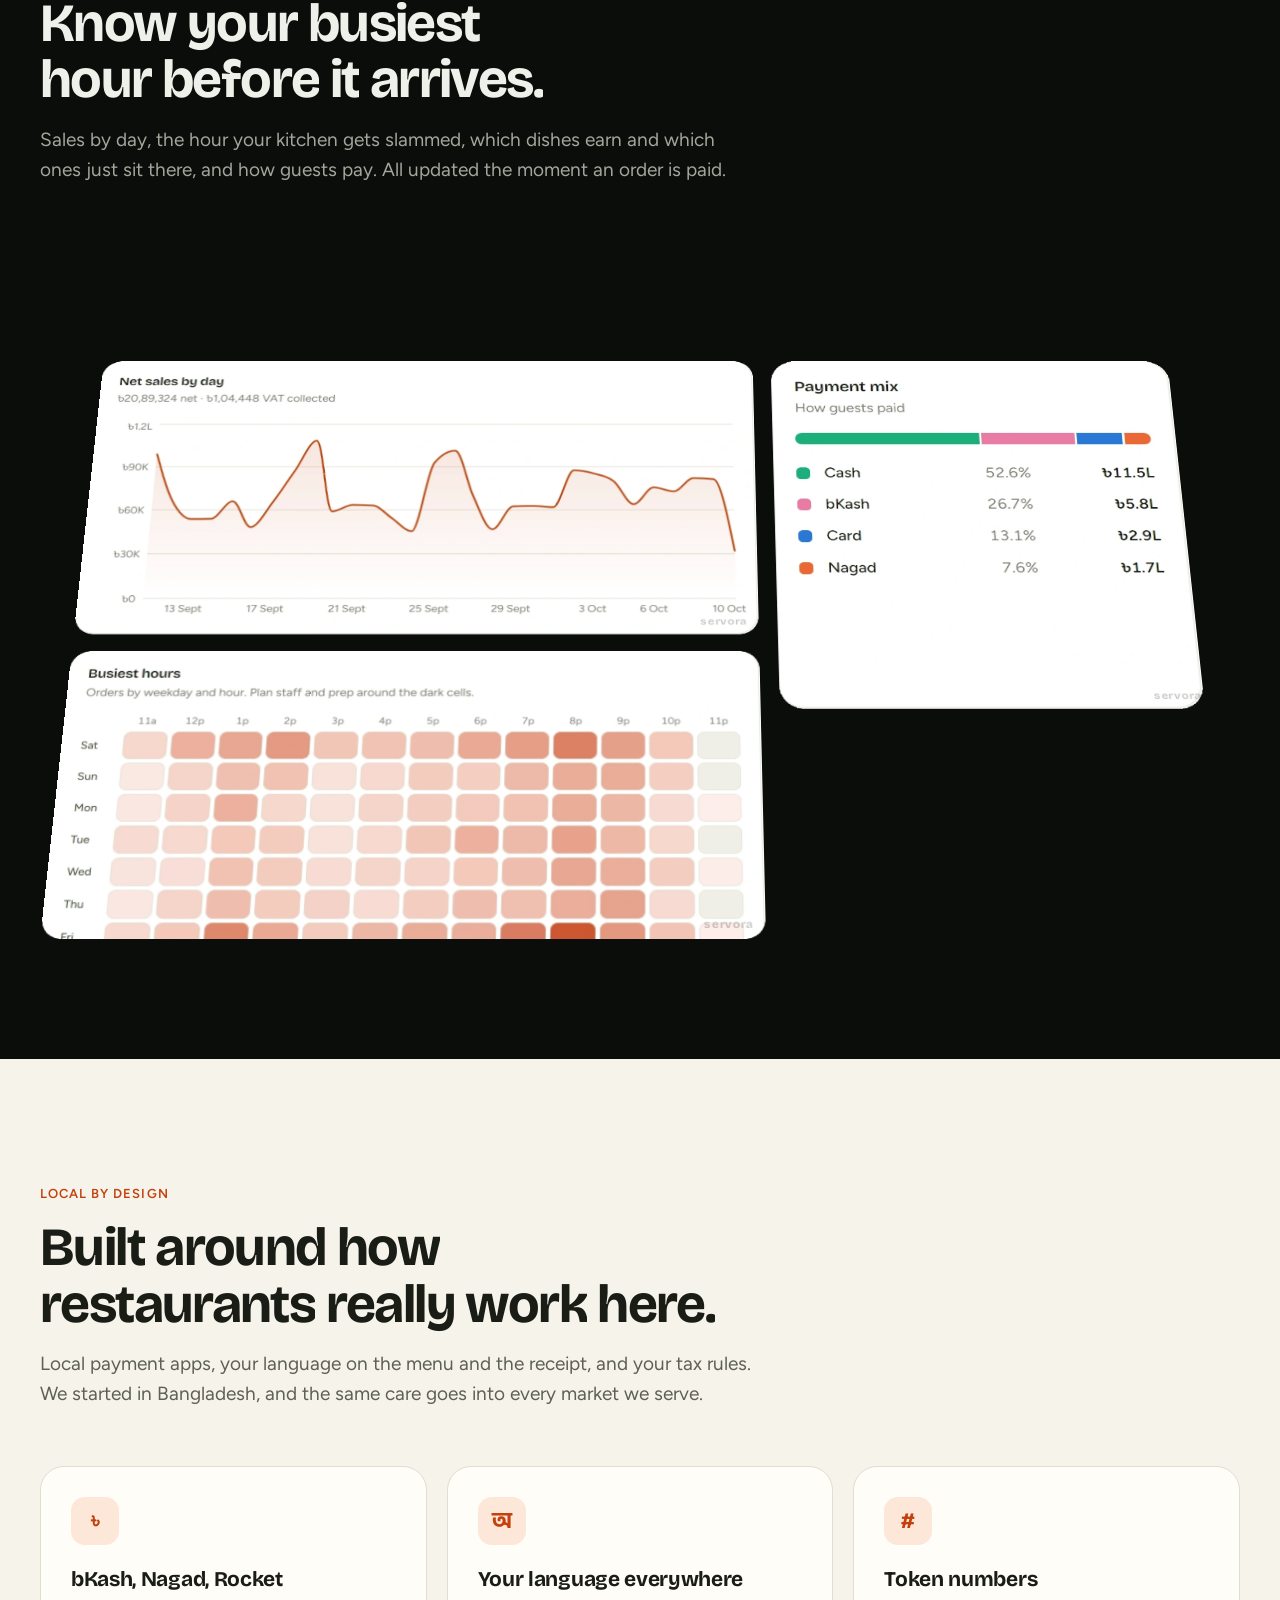
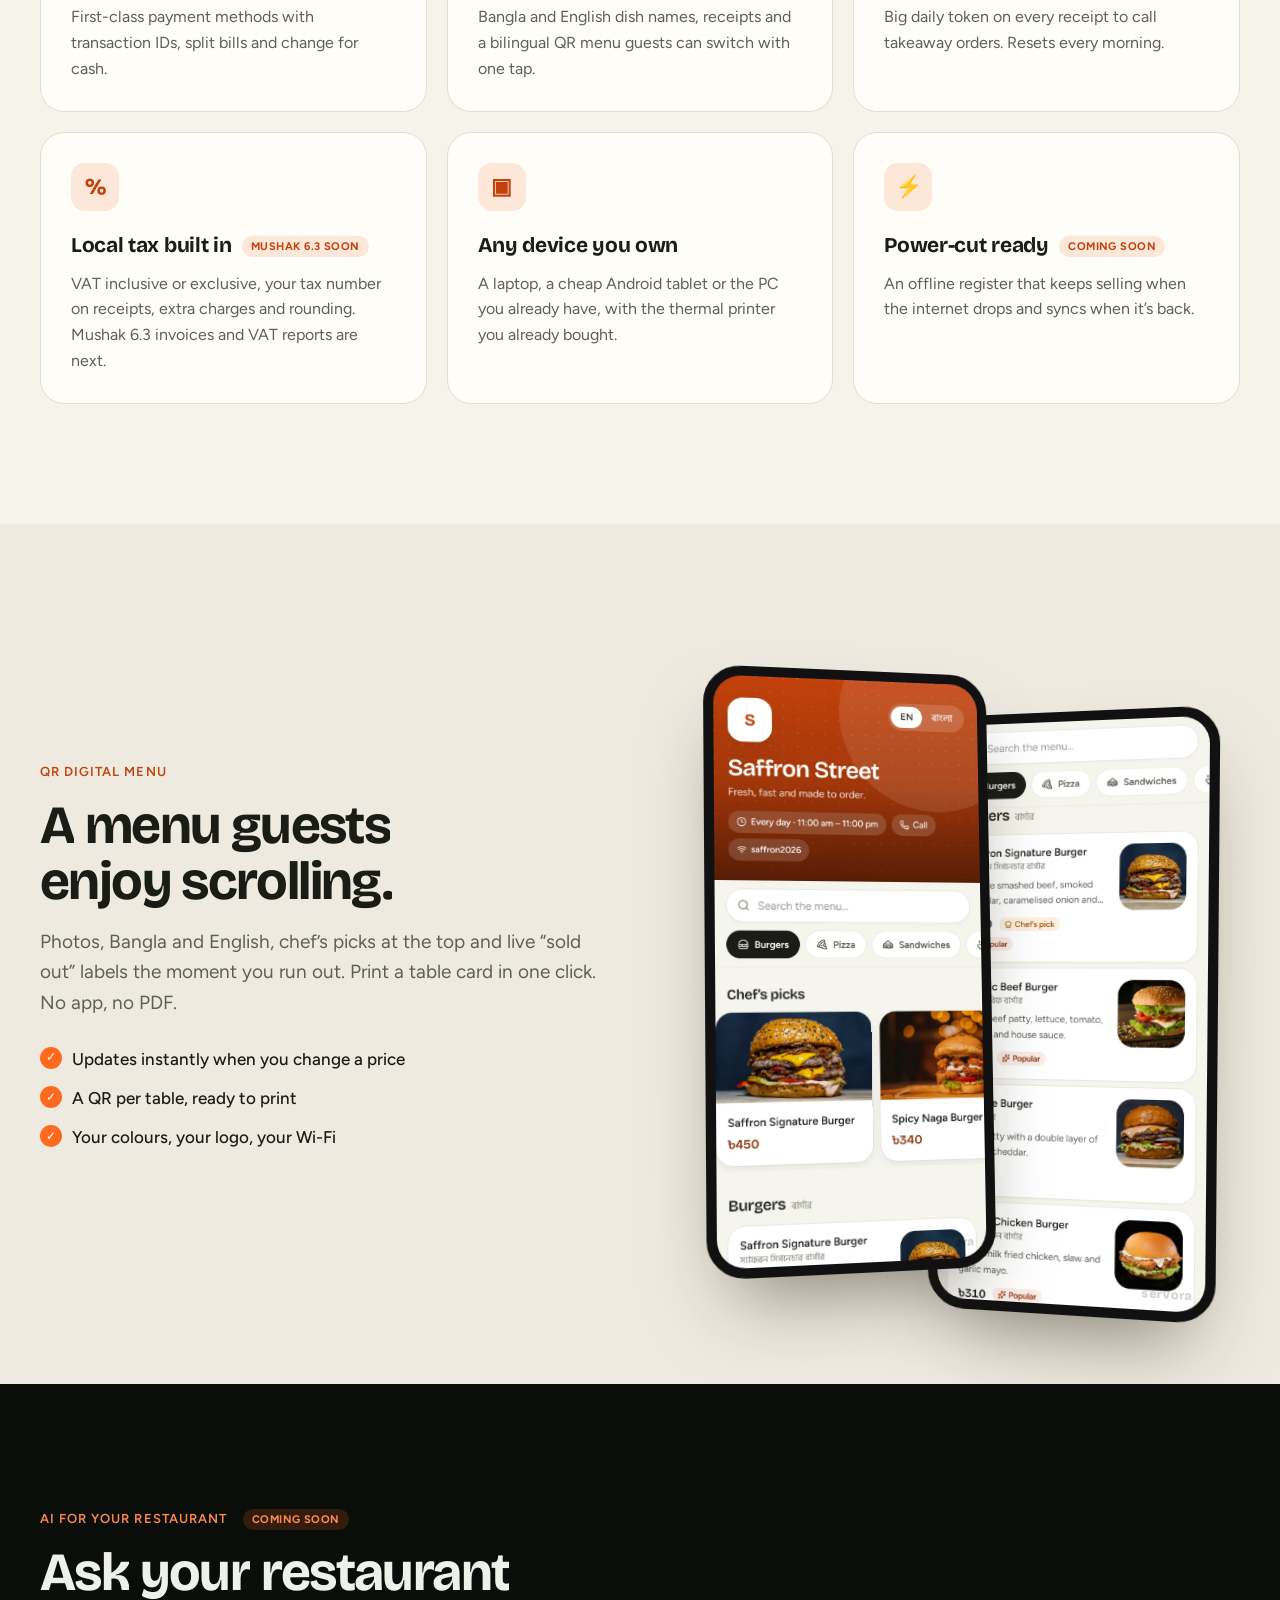
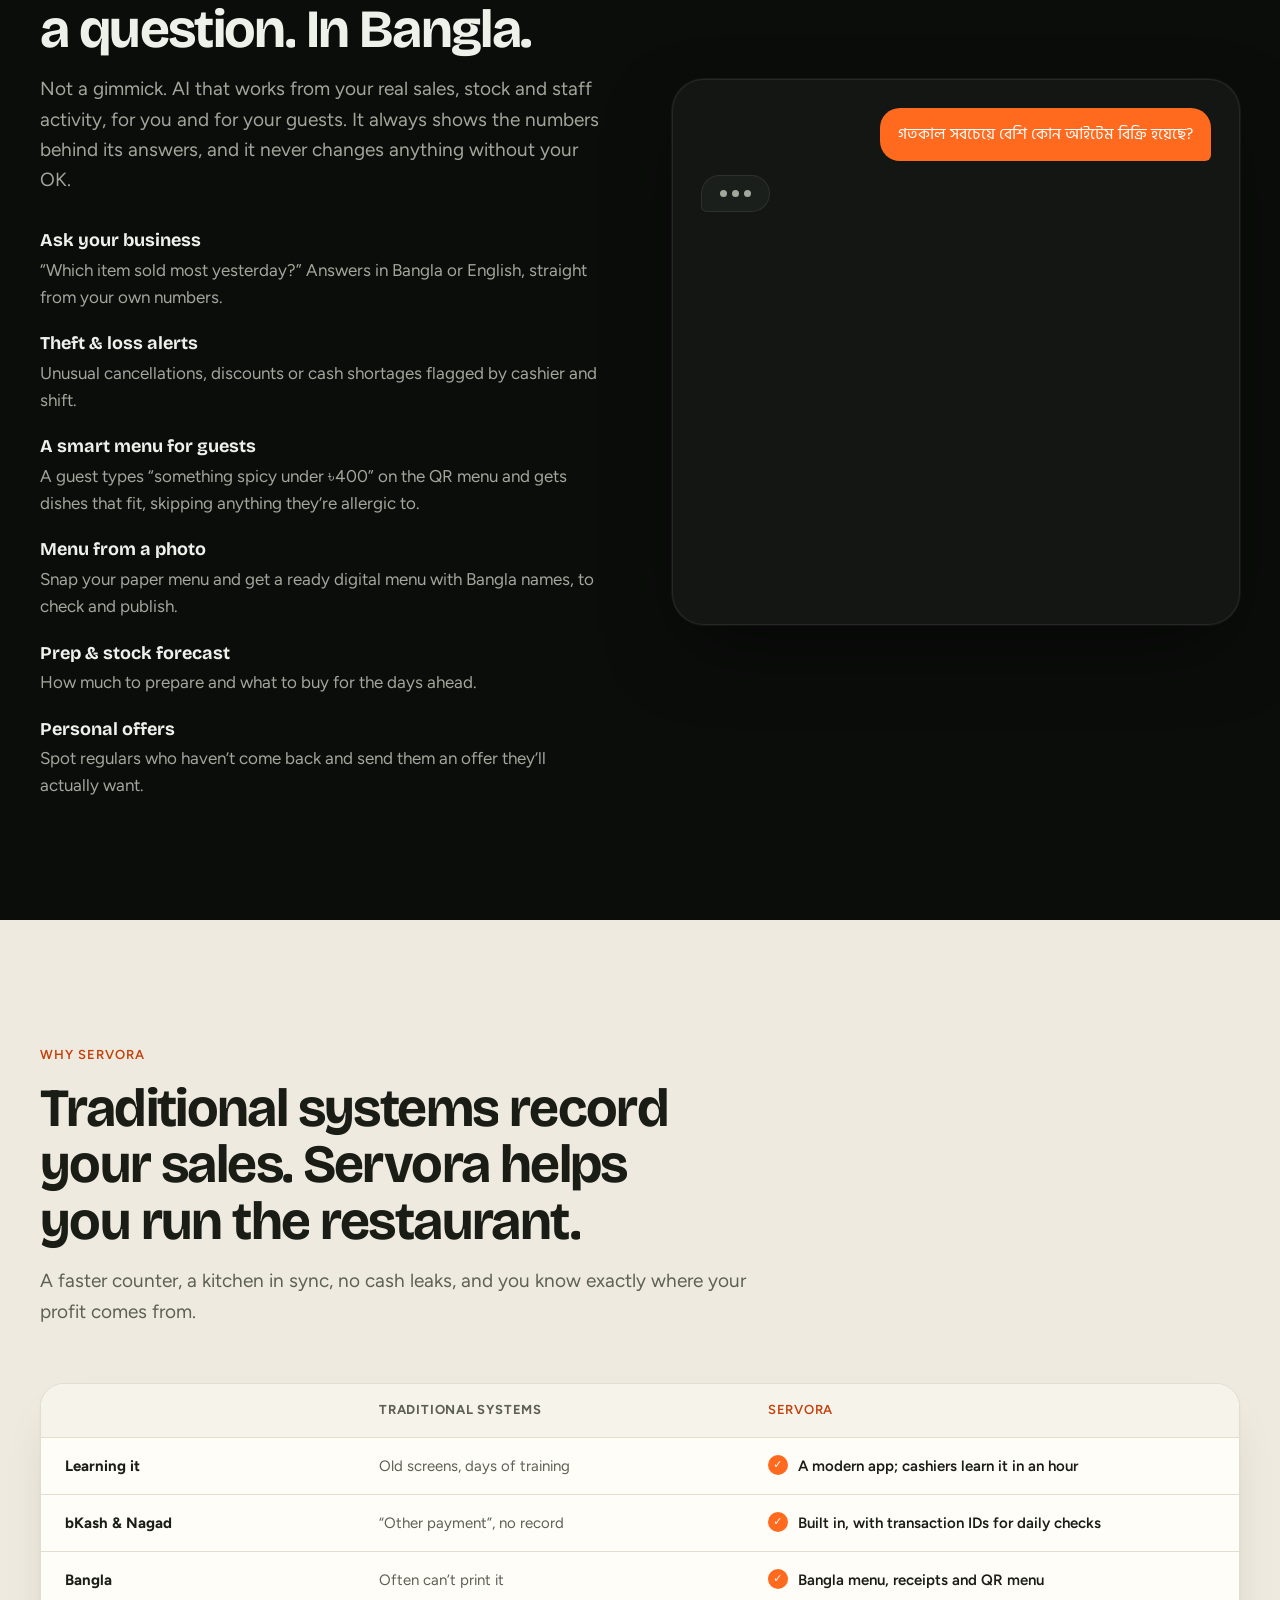
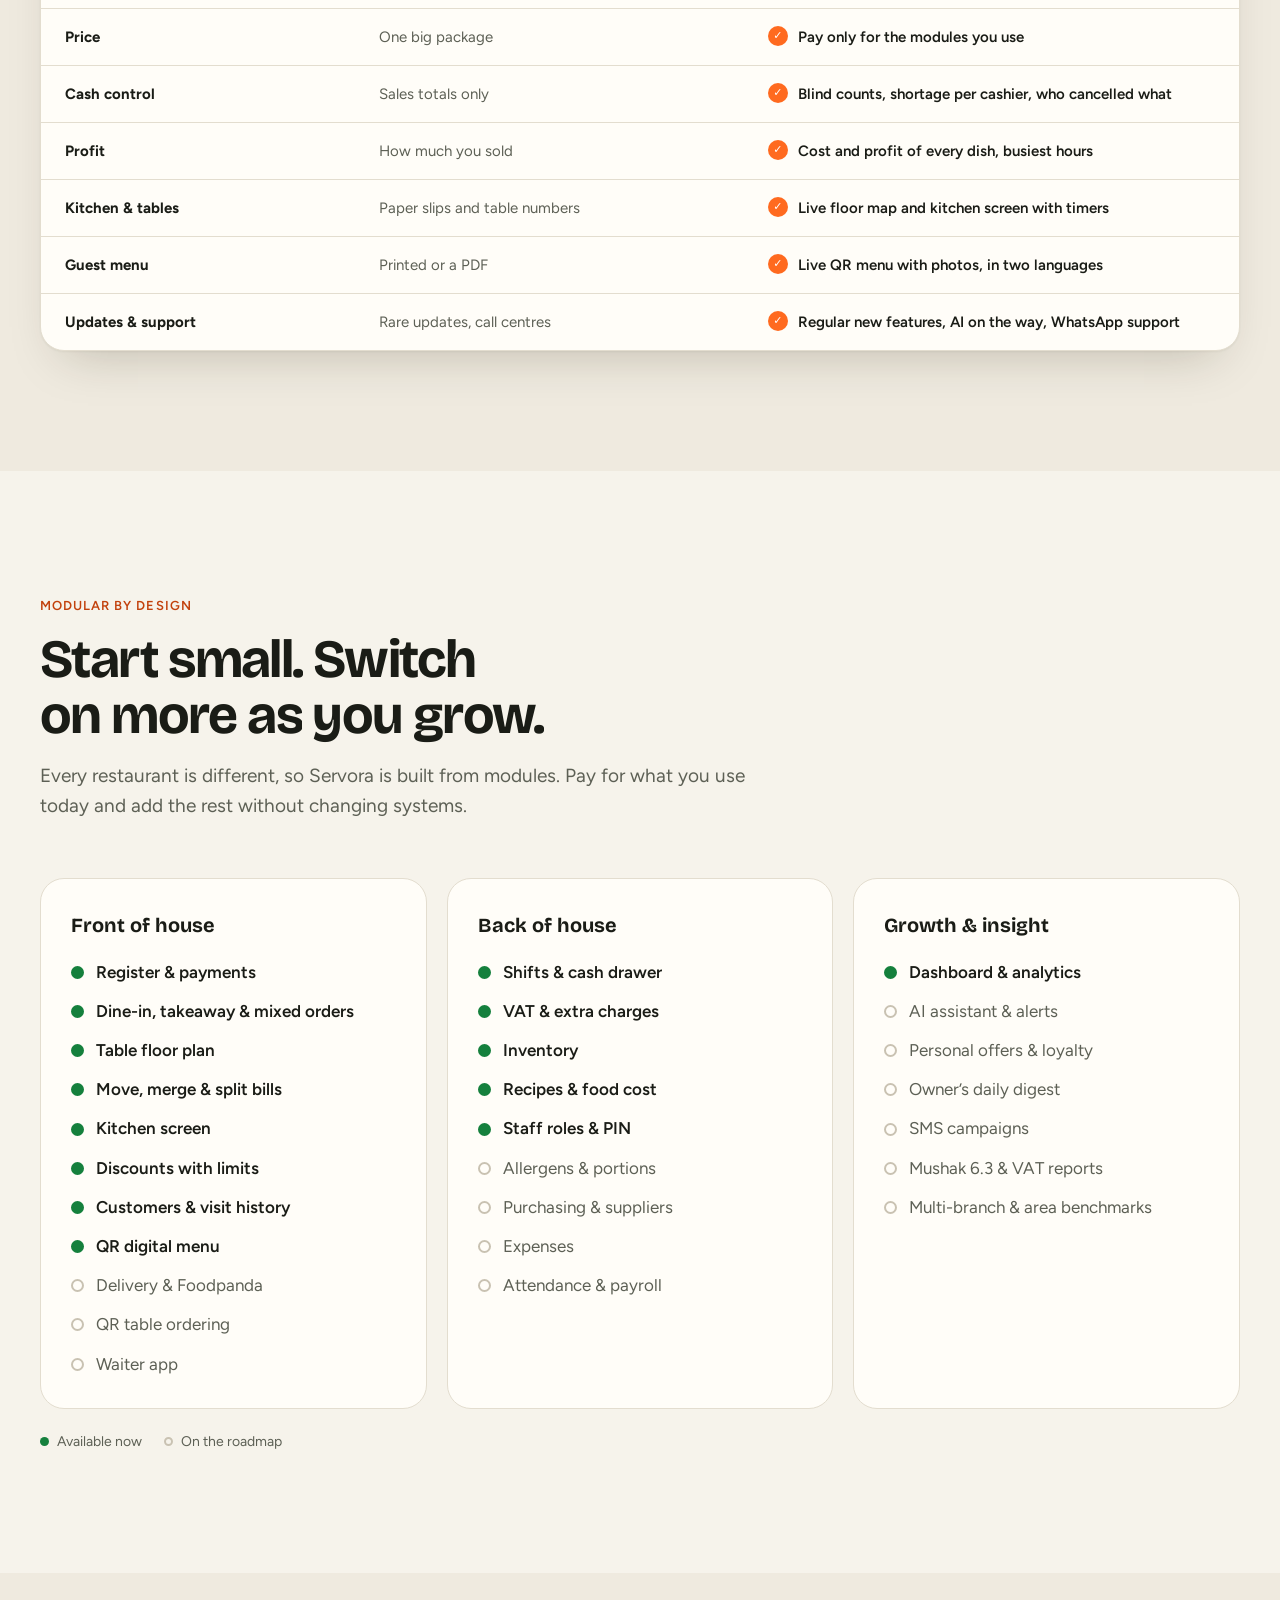
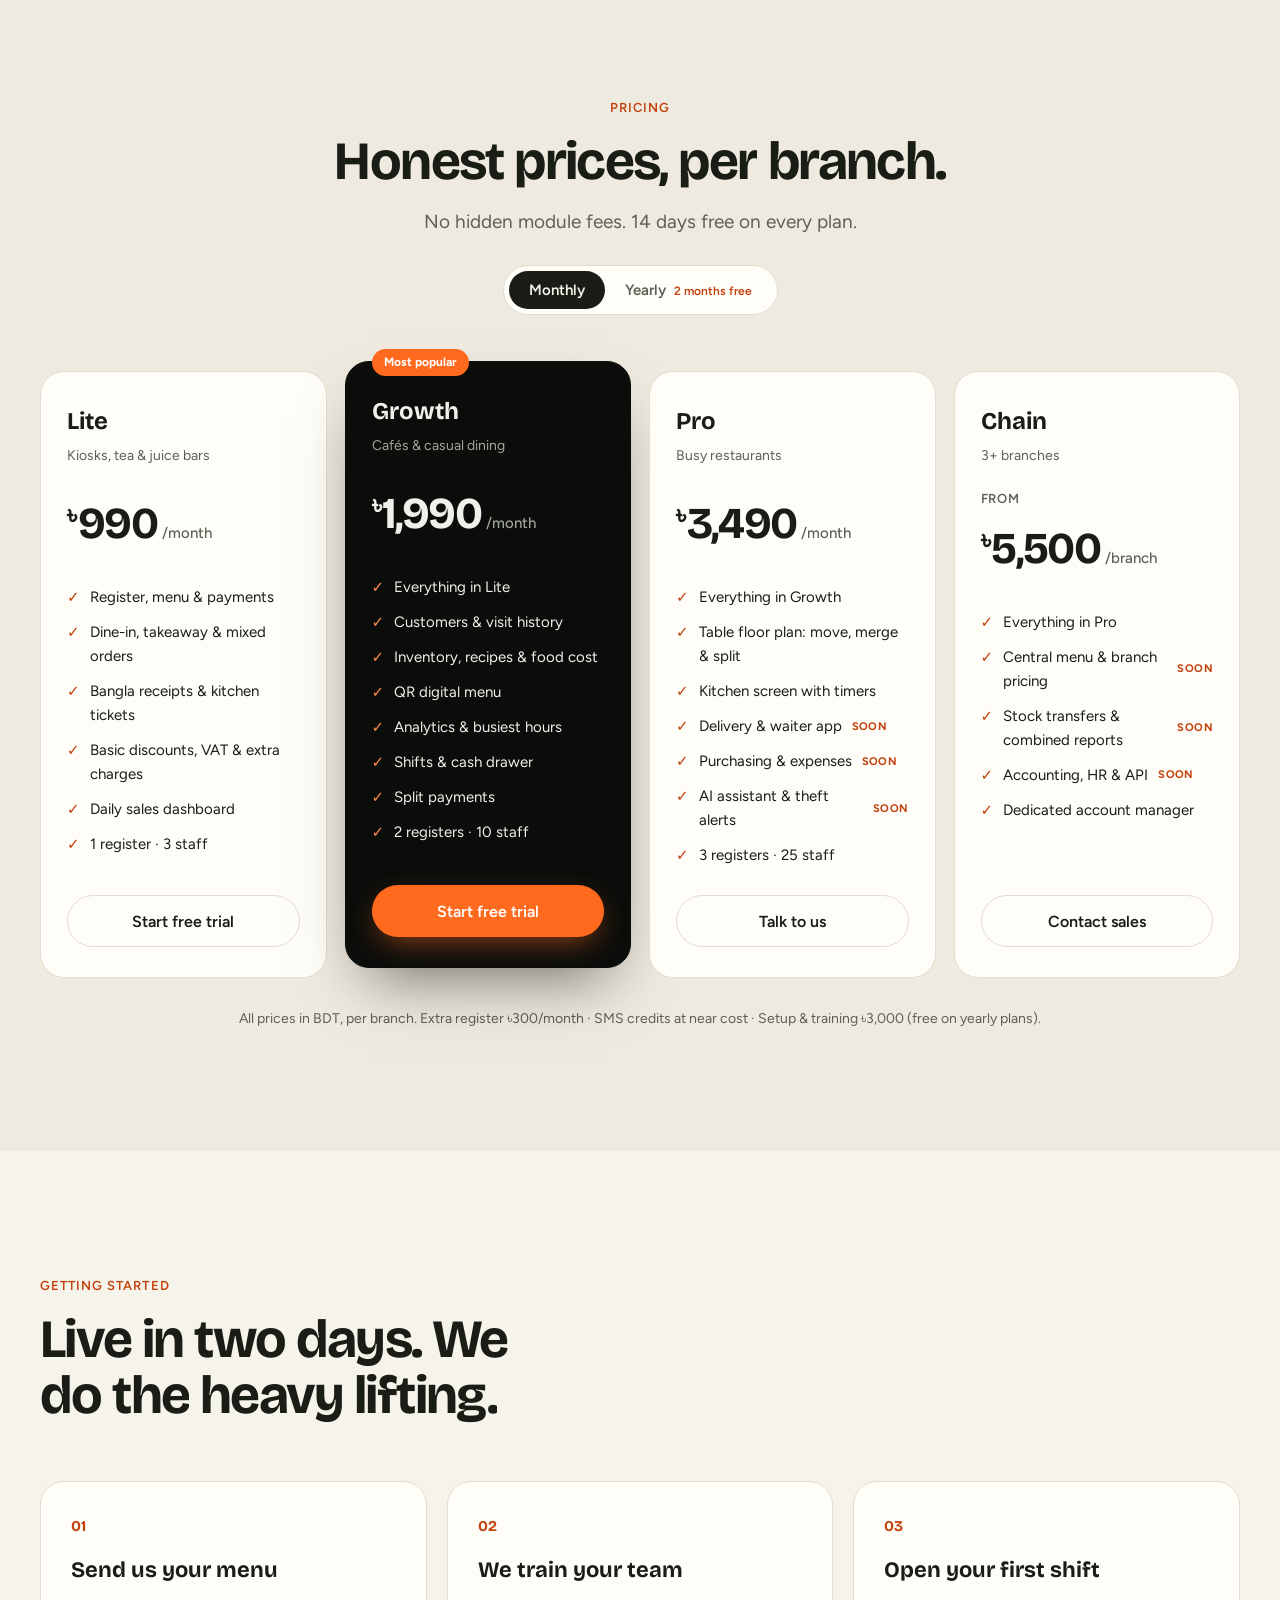
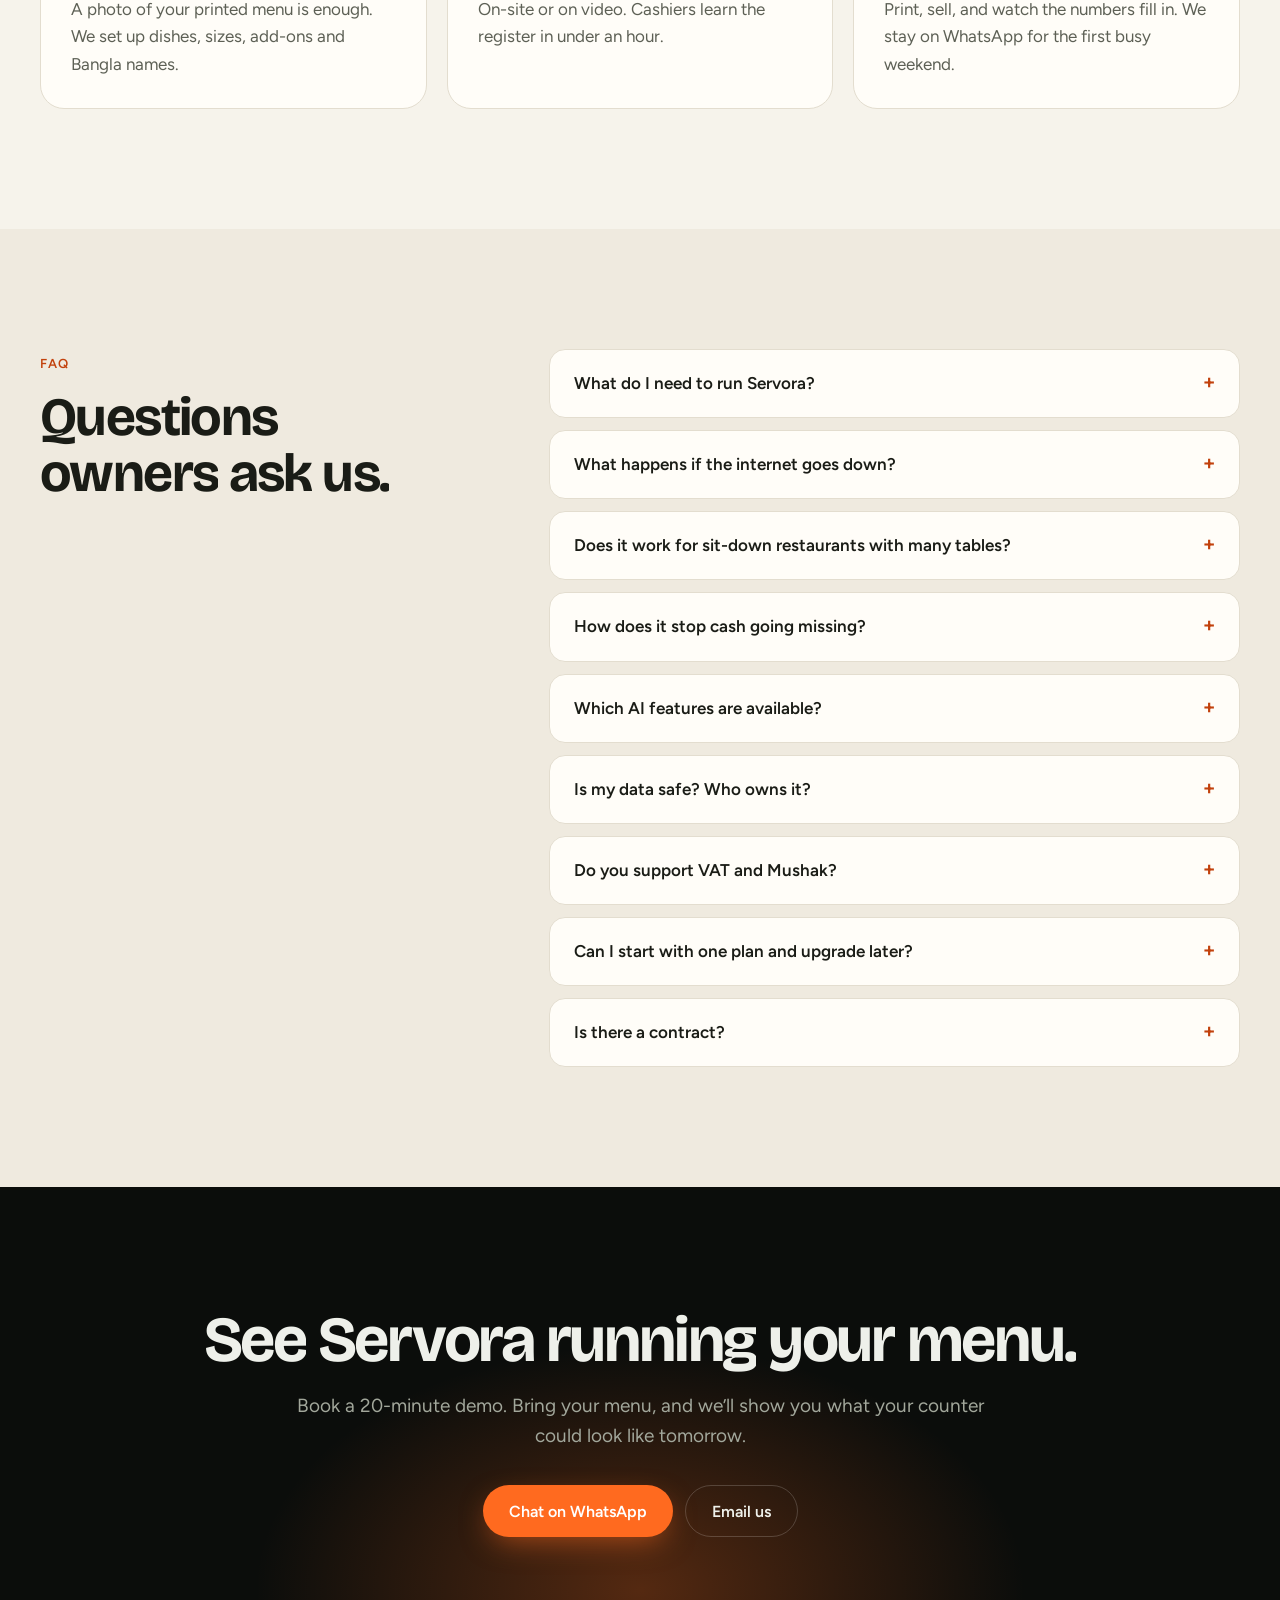
==== commit 3c9602dd: "Name bKash, Nagad and Rocket on the payments card" ====
--- a/index.html
+++ b/index.html
@@ -275,7 +275,7 @@
                 <p class="lead ink">Local payment apps, your language on the menu and the receipt, and your tax rules. We started in Bangladesh, and the same care goes into every market we serve.</p>
             </header>
             <div class="bd-grid">
-                <article class="bd reveal"><span class="bd-ico" aria-hidden="true">৳</span><h3>Local payment apps</h3><p>bKash, Nagad and Rocket as first-class payment methods, with transaction IDs, split bills and change for cash.</p></article>
+                <article class="bd reveal"><span class="bd-ico" aria-hidden="true">৳</span><h3>bKash, Nagad, Rocket</h3><p>First-class payment methods with transaction IDs, split bills and change for cash.</p></article>
                 <article class="bd reveal"><span class="bd-ico bn" aria-hidden="true">অ</span><h3>Your language everywhere</h3><p>Bangla and English dish names, receipts and a bilingual QR menu guests can switch with one tap.</p></article>
                 <article class="bd reveal"><span class="bd-ico" aria-hidden="true">#</span><h3>Token numbers</h3><p>Big daily token on every receipt to call takeaway orders. Resets every morning.</p></article>
                 <article class="bd reveal"><span class="bd-ico" aria-hidden="true">%</span><h3>Local tax built in <span class="soon">Mushak 6.3 soon</span></h3><p>VAT inclusive or exclusive, your tax number on receipts, extra charges and rounding. Mushak 6.3 invoices and VAT reports are next.</p></article>
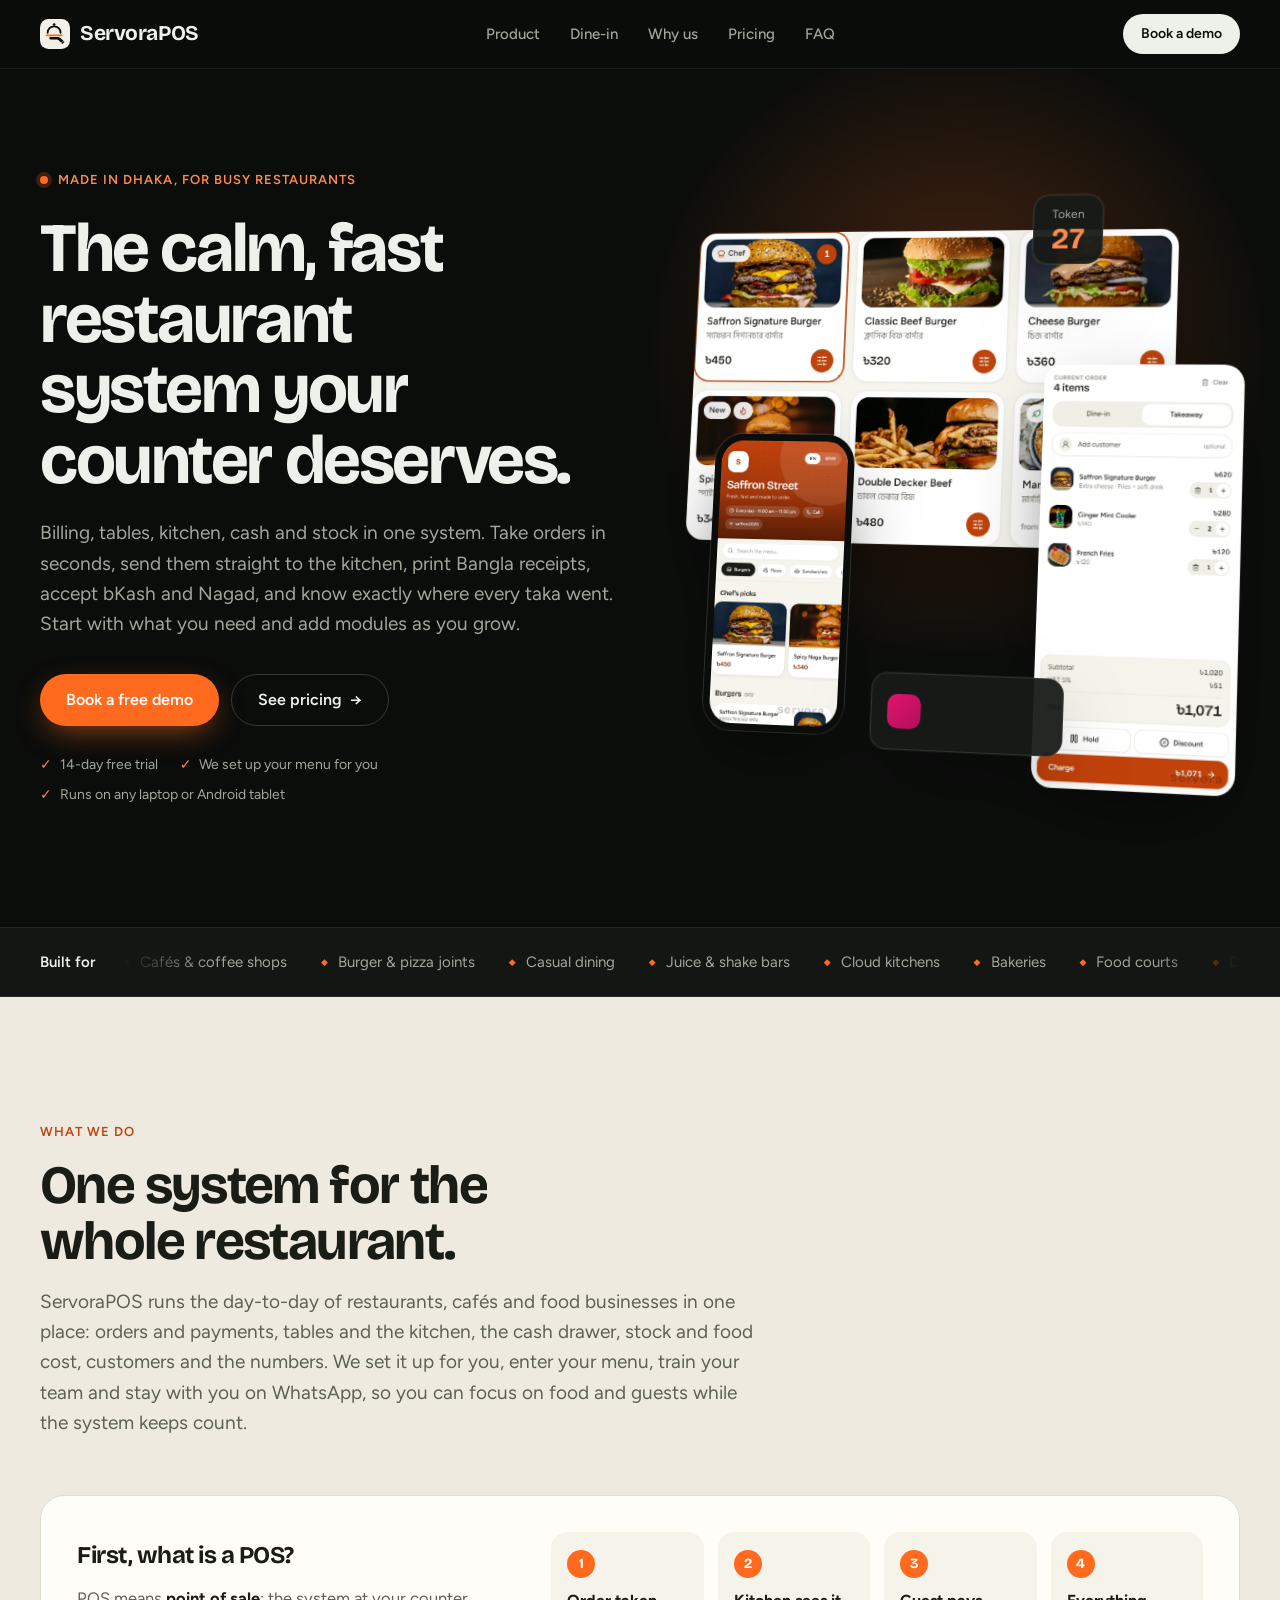
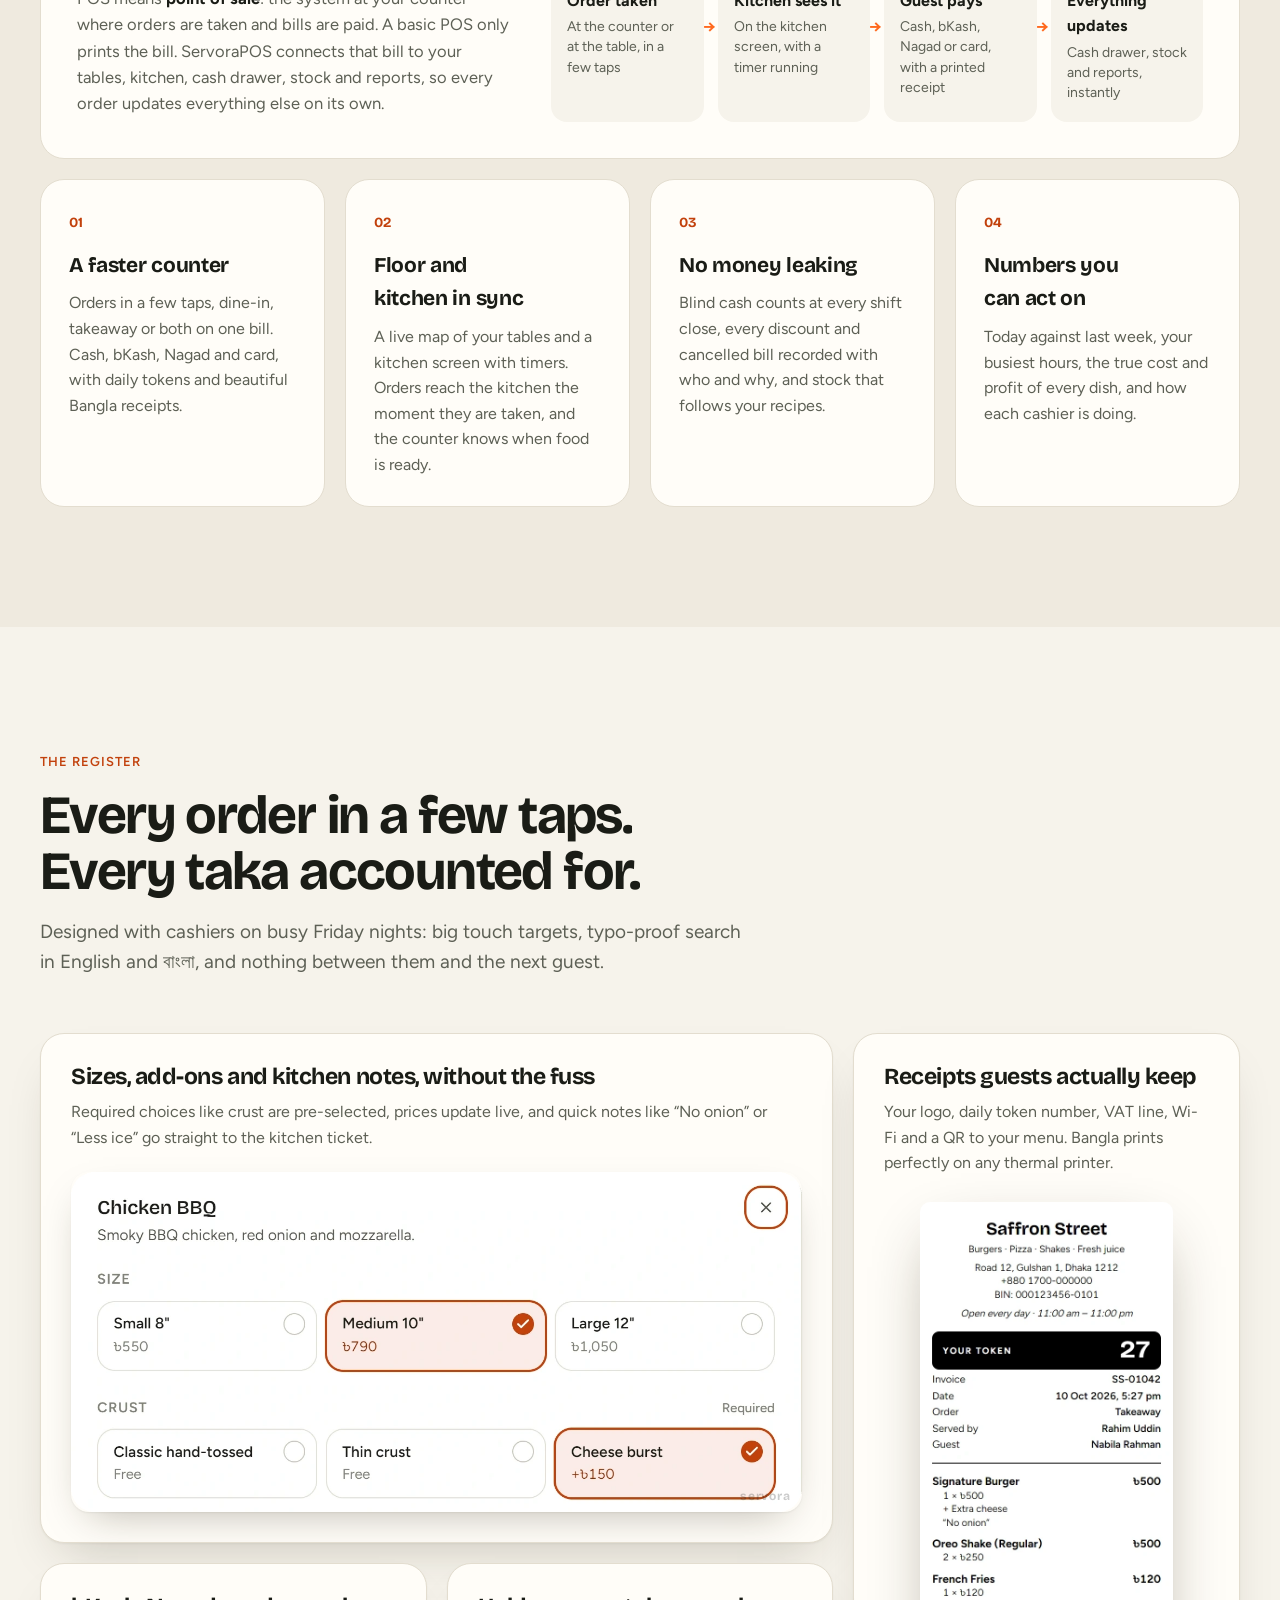
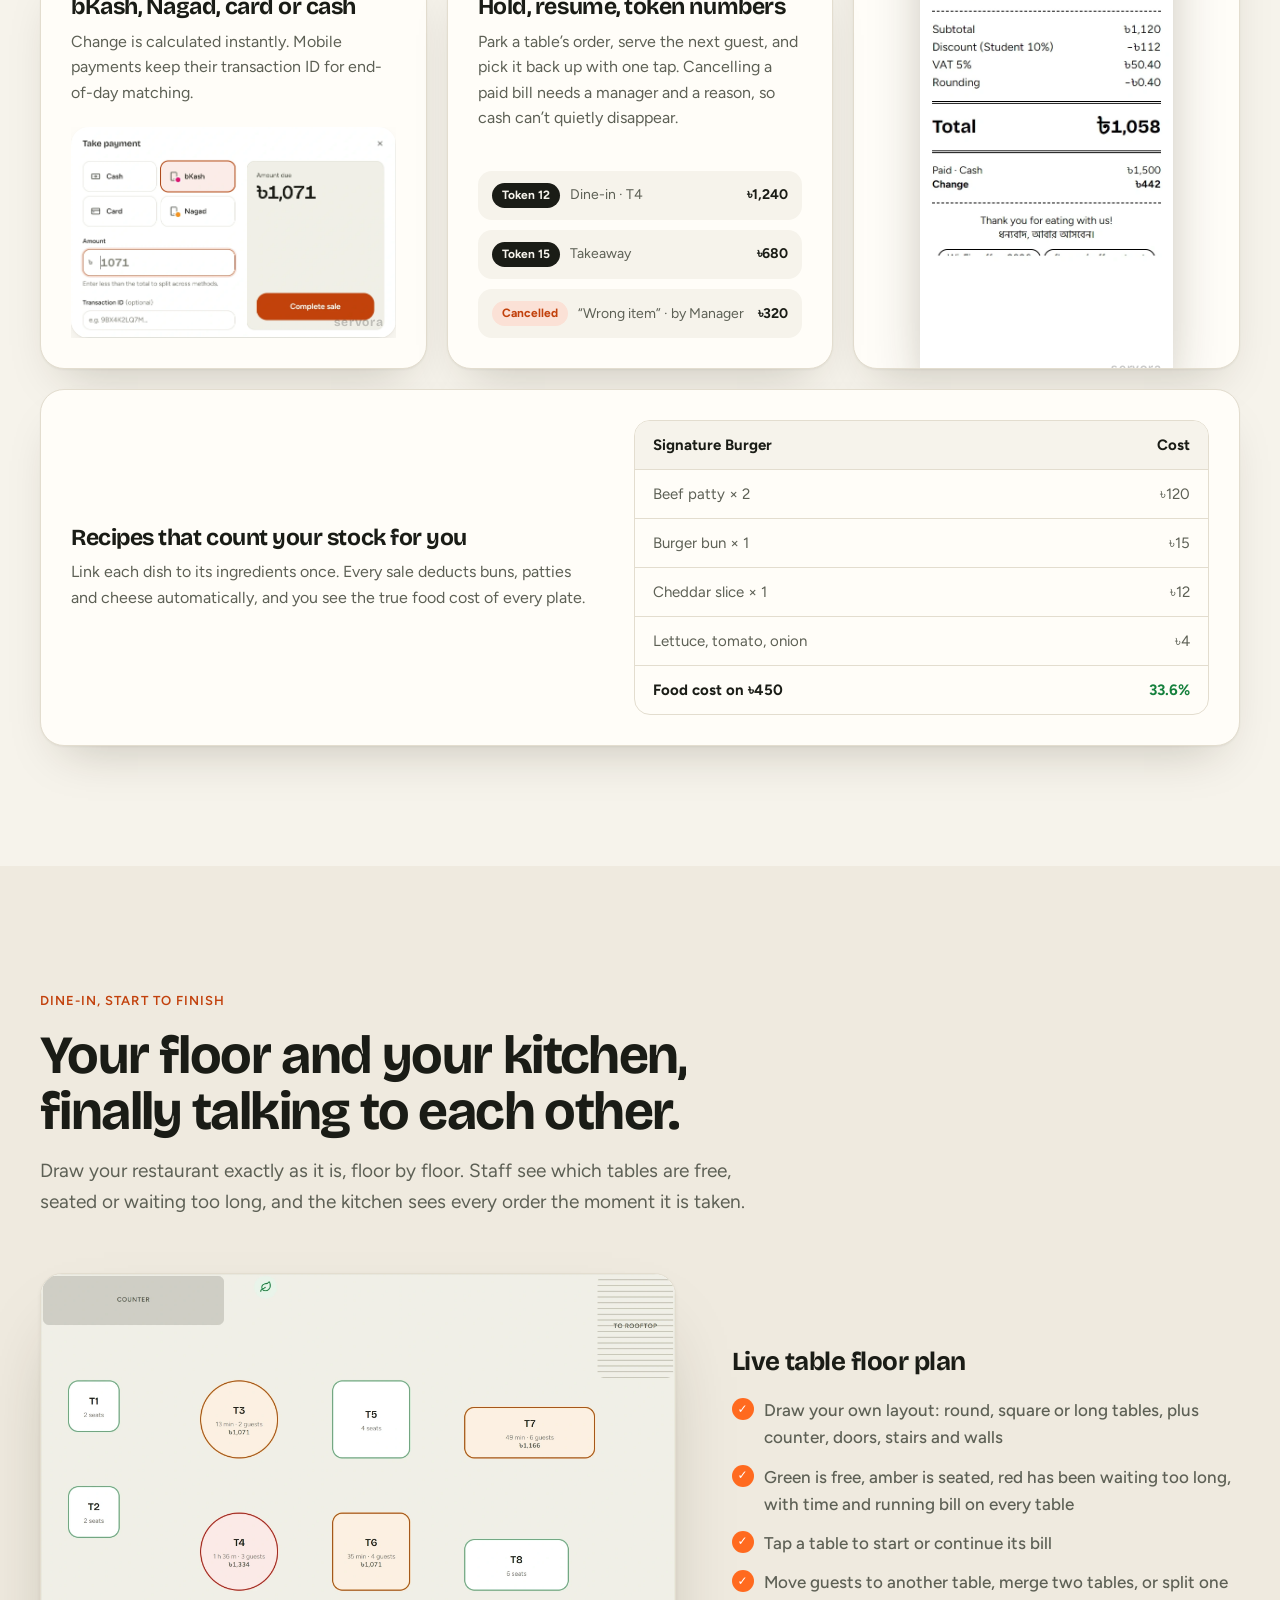
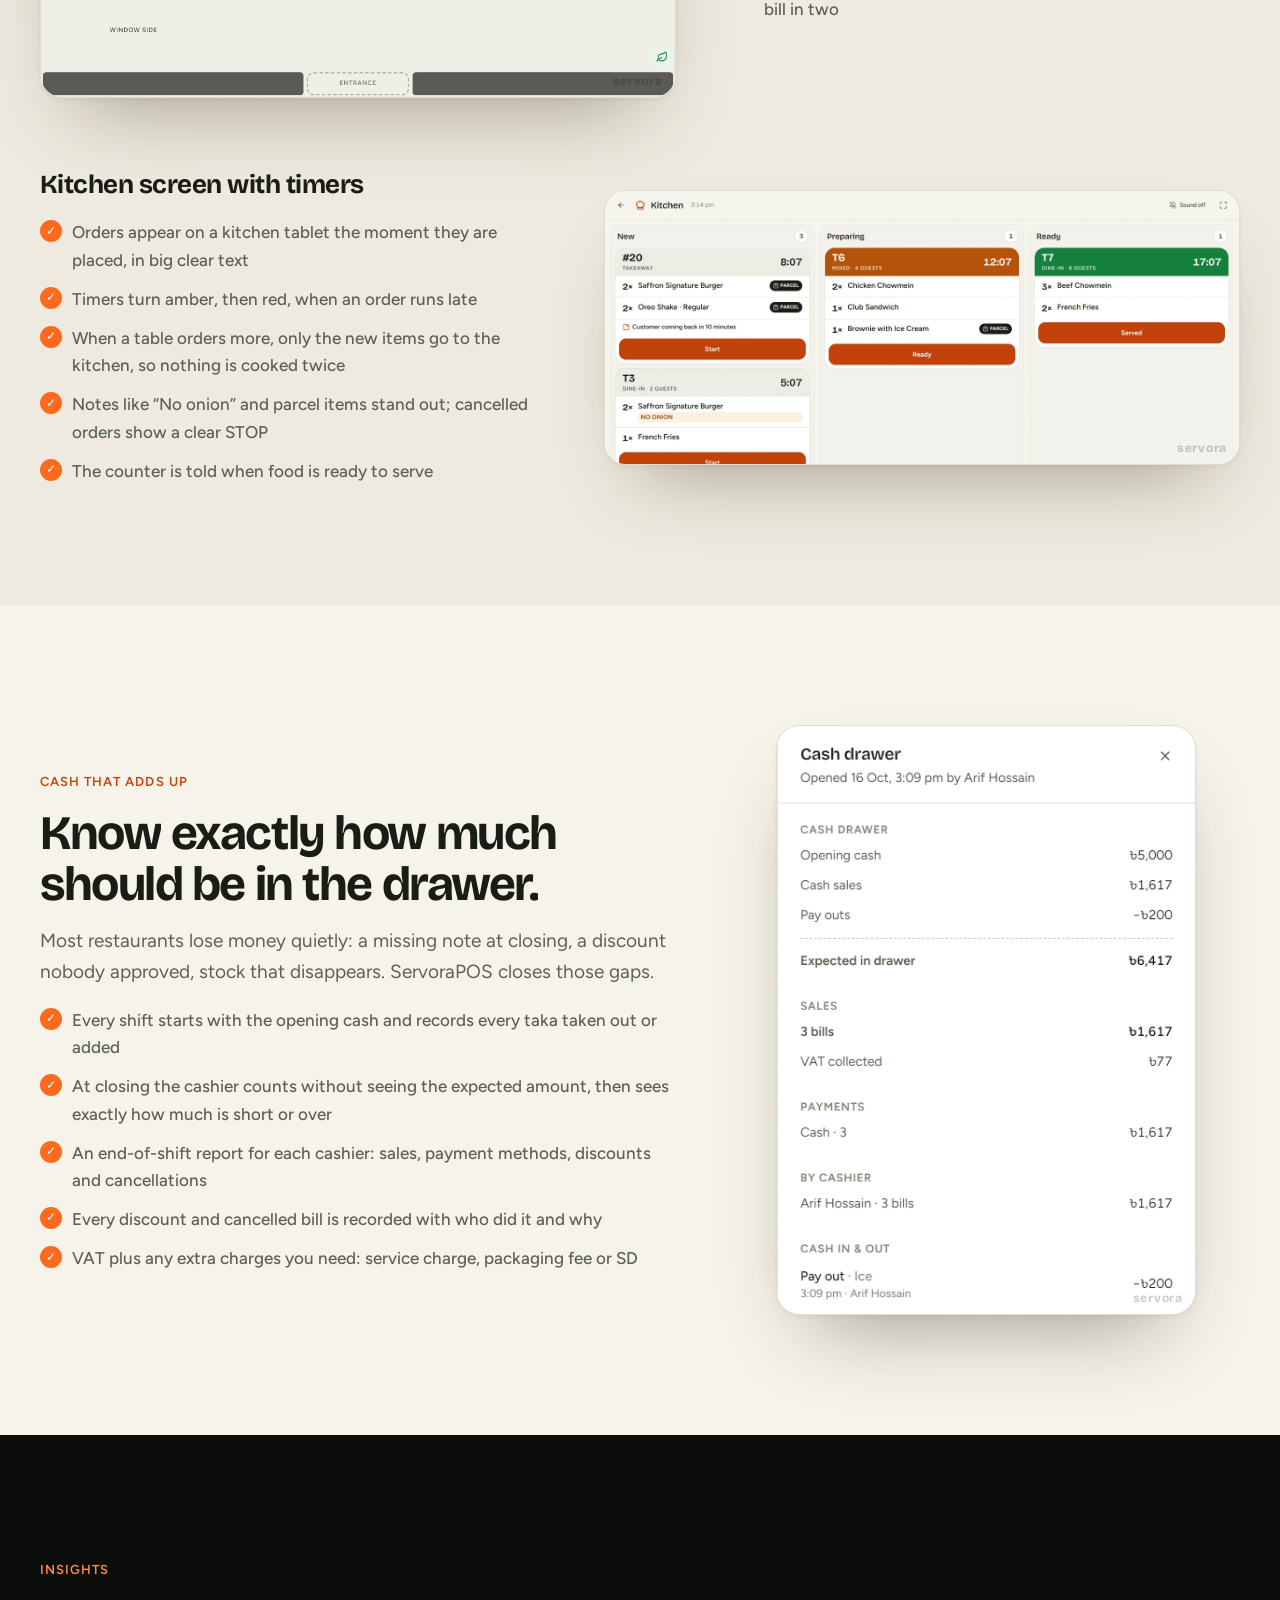
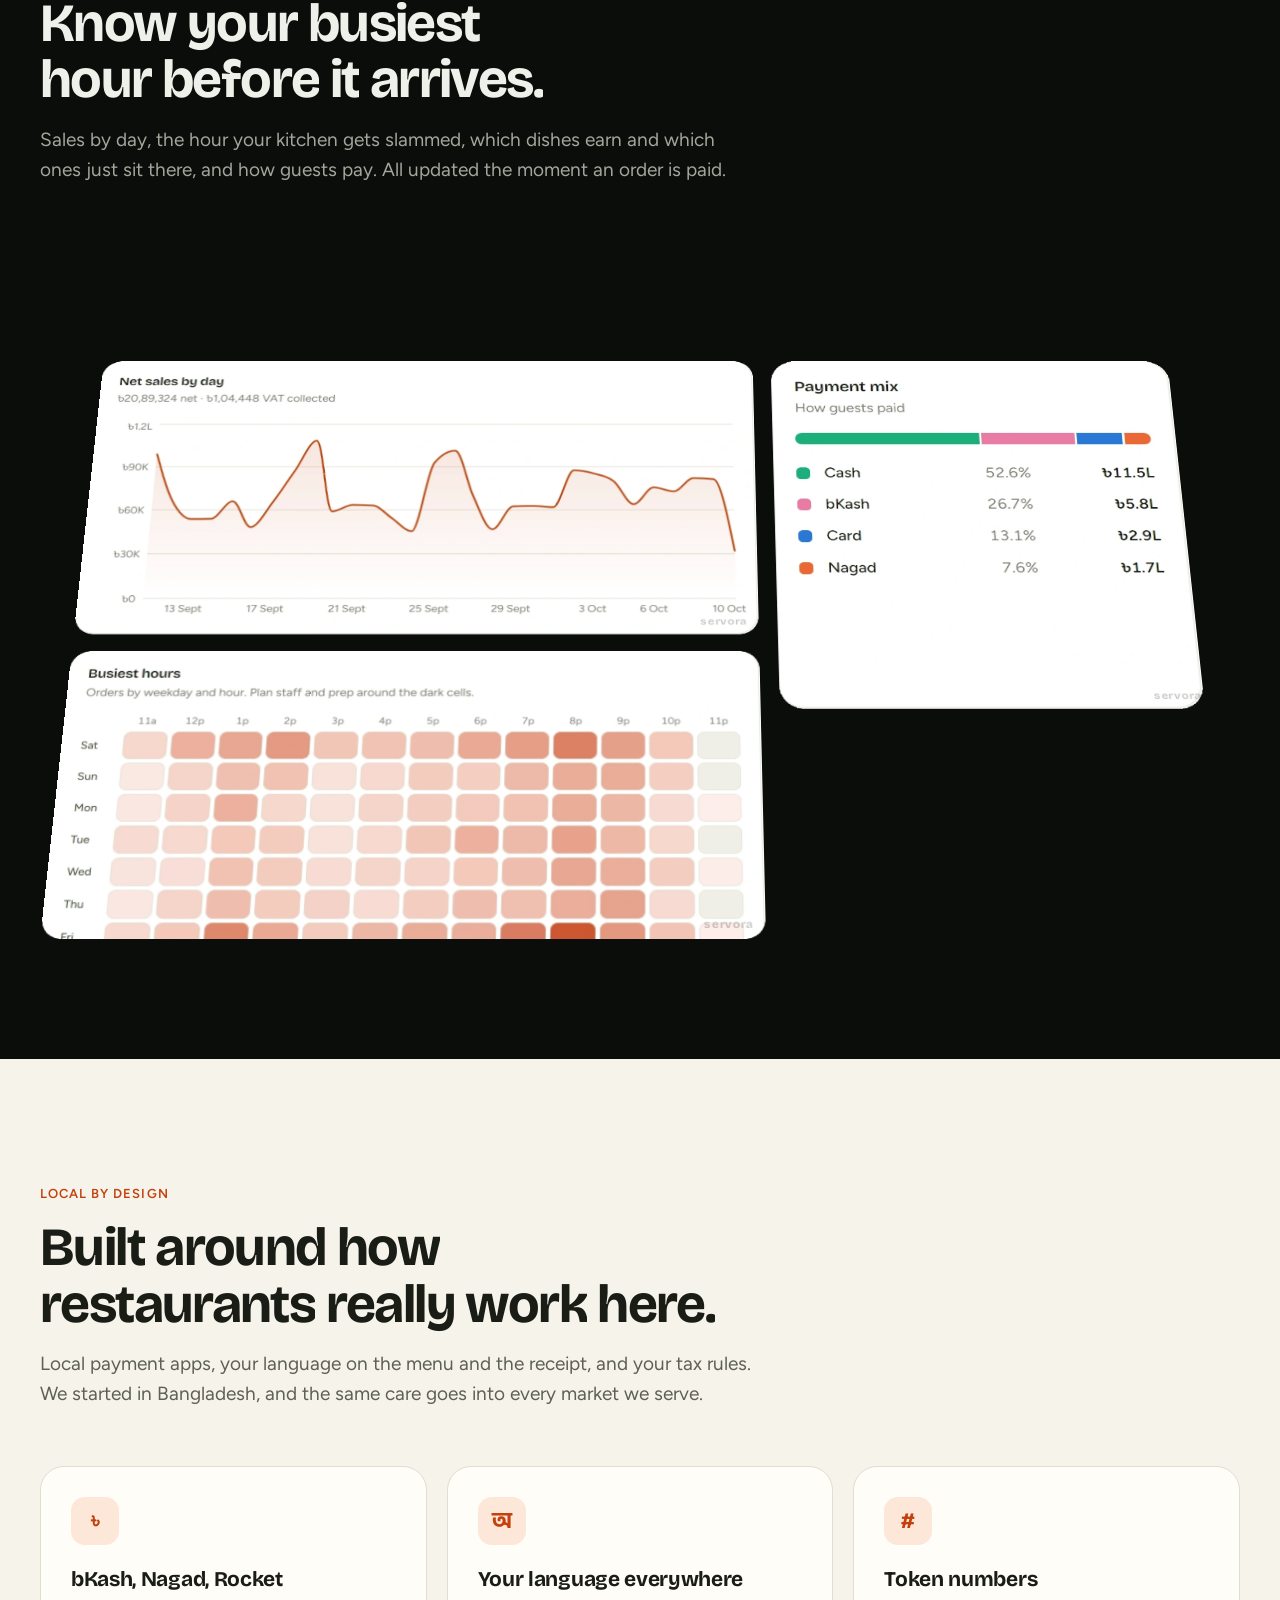
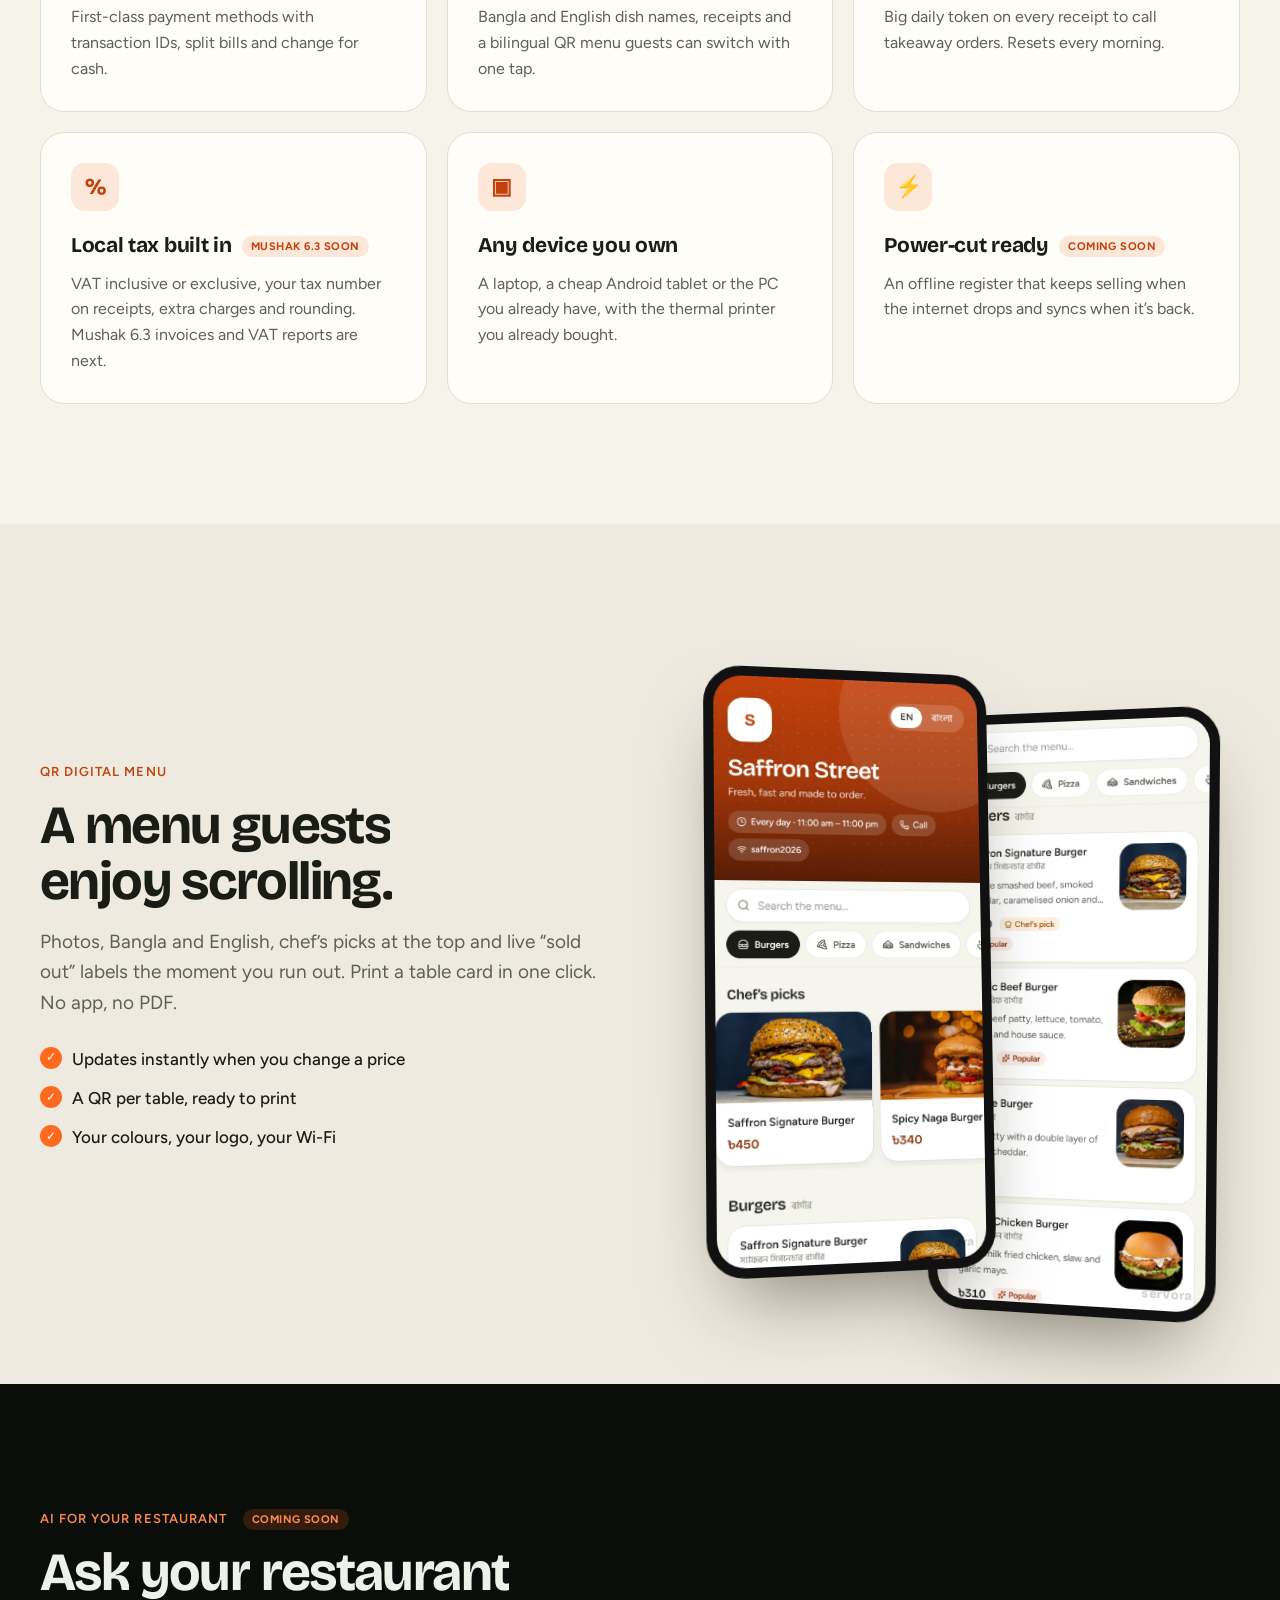
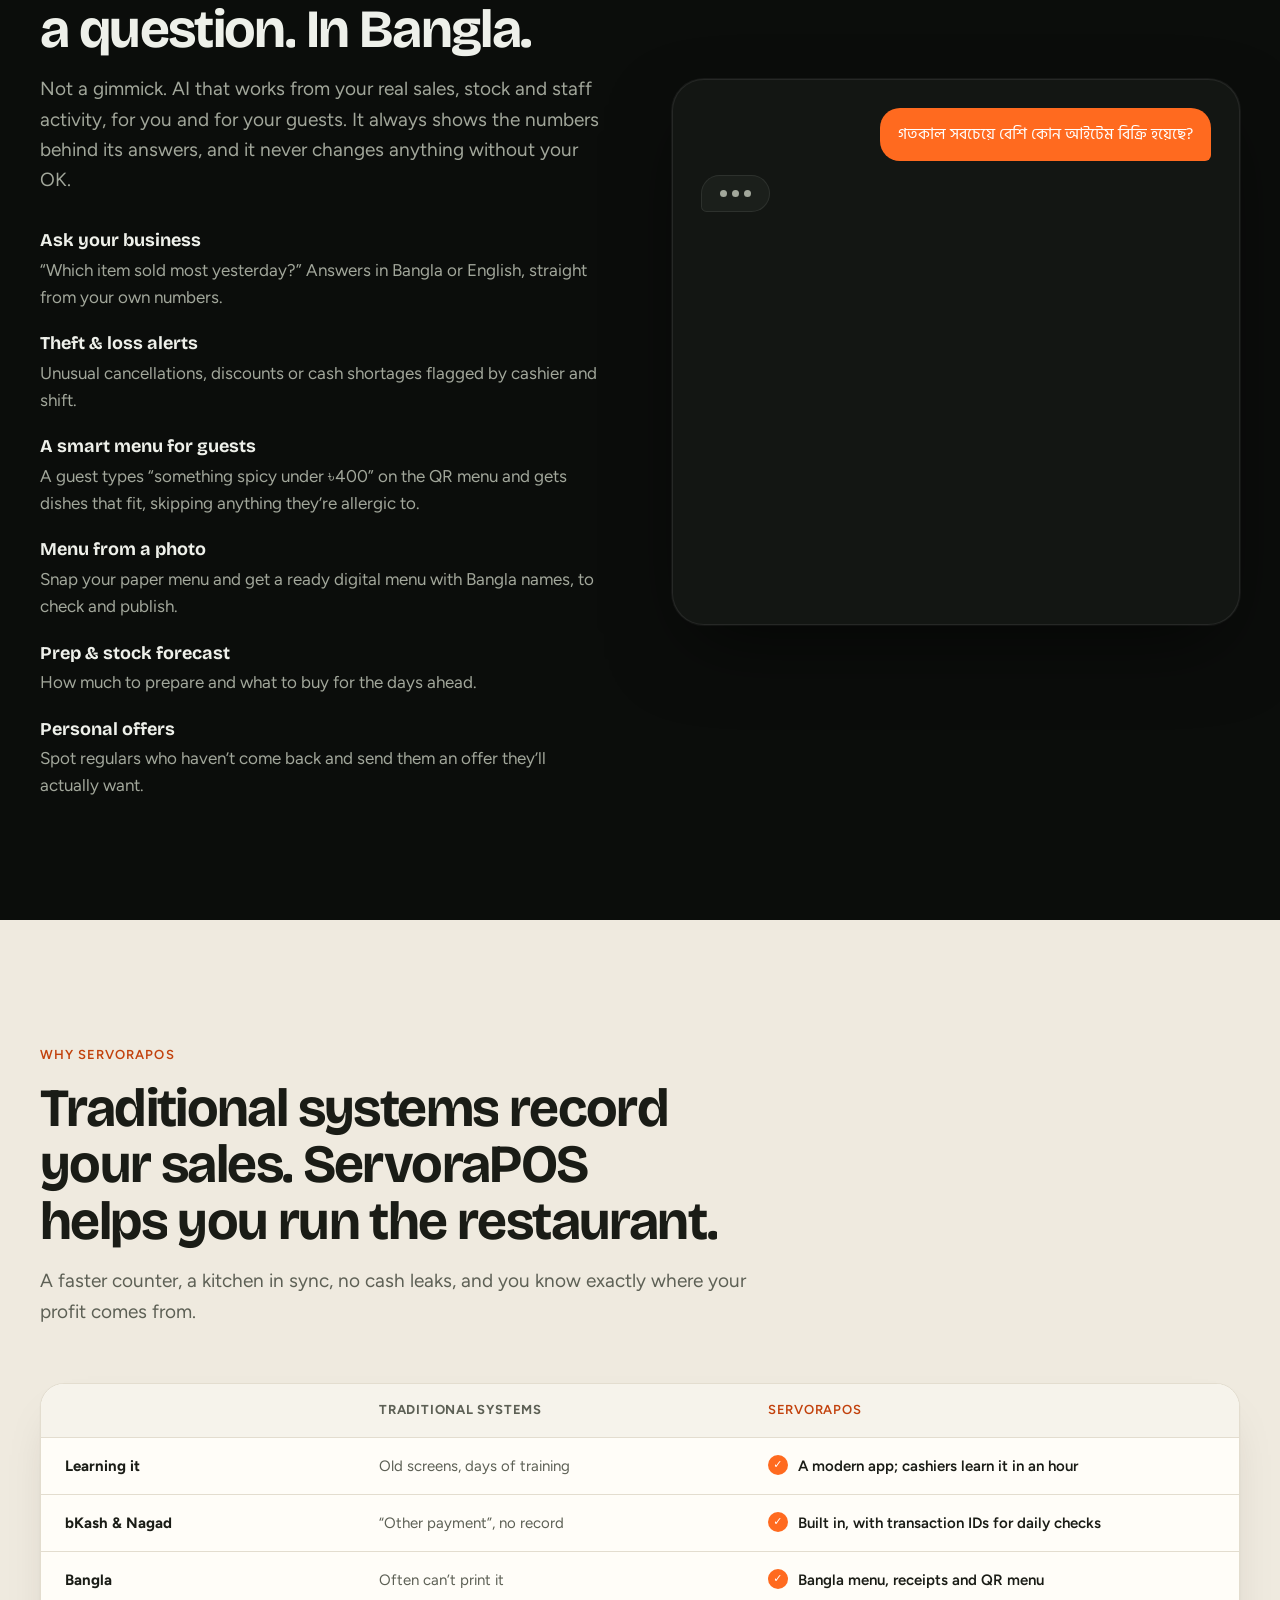
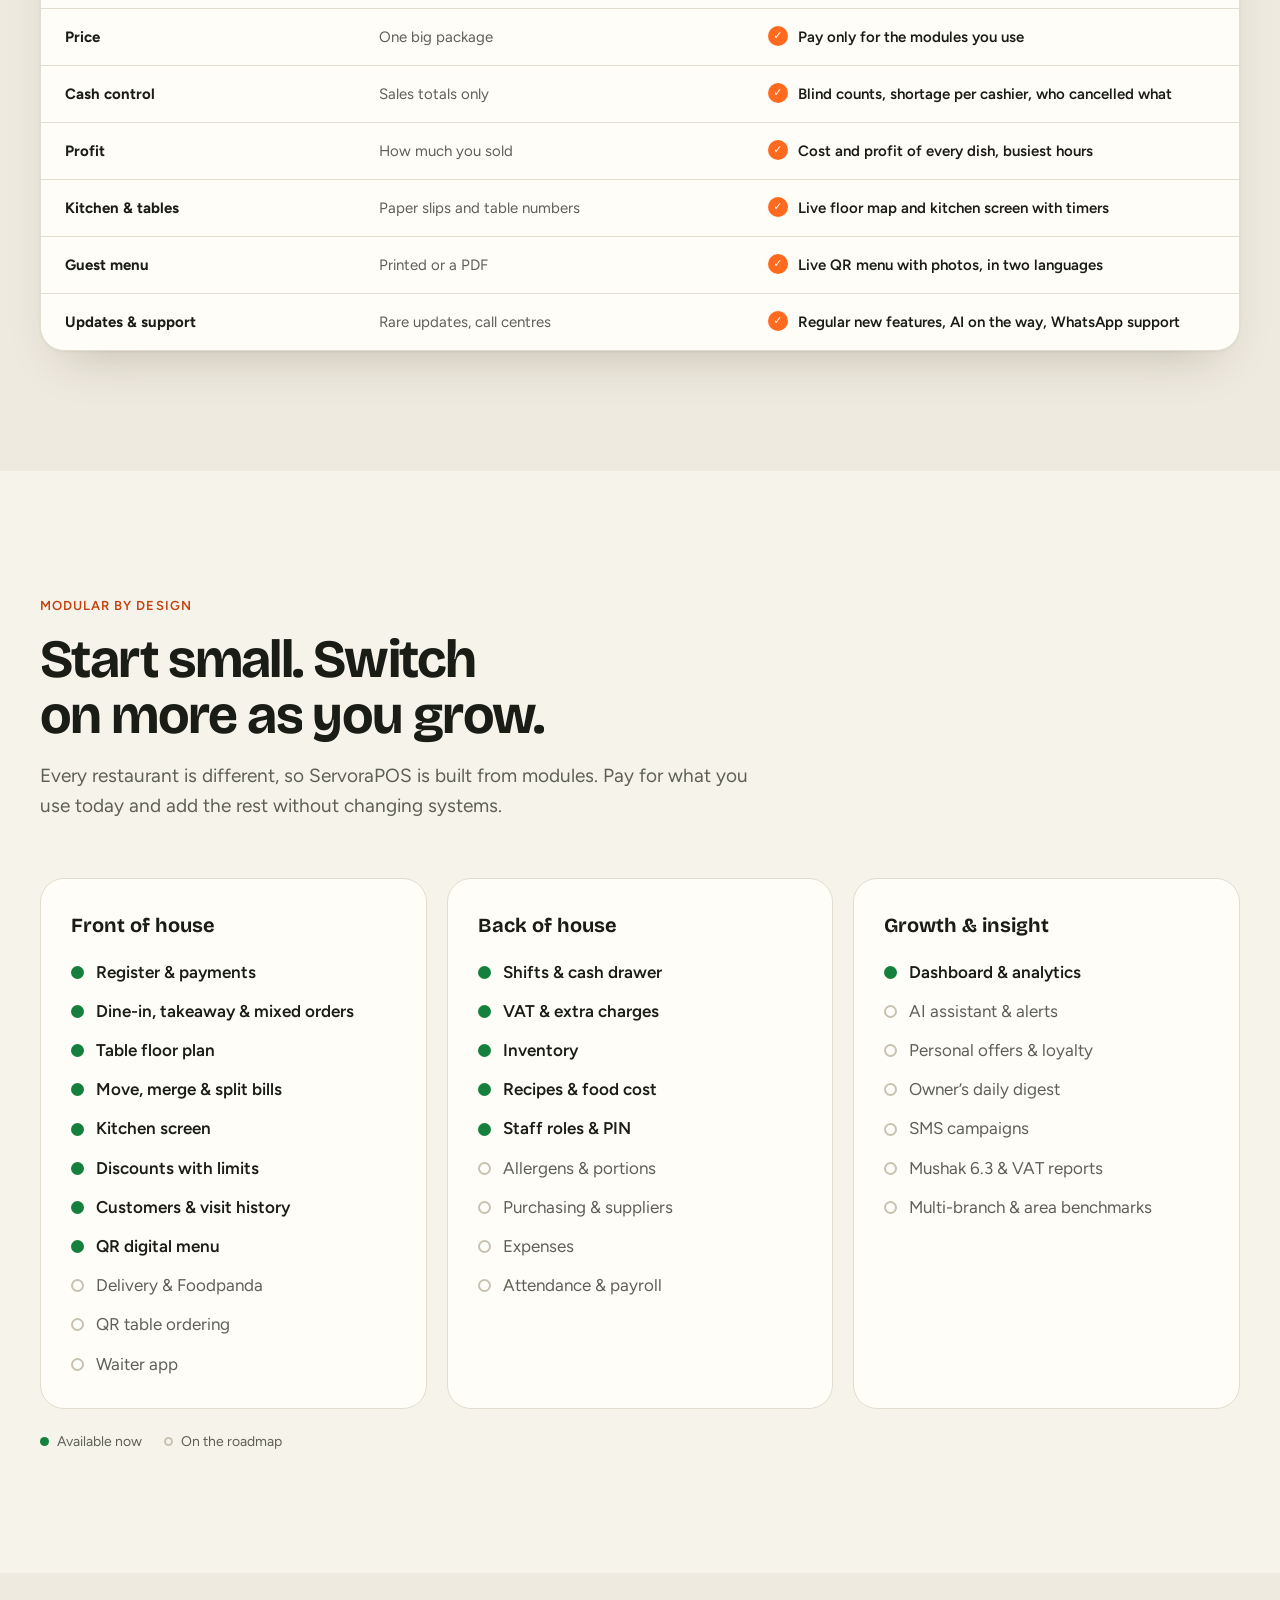
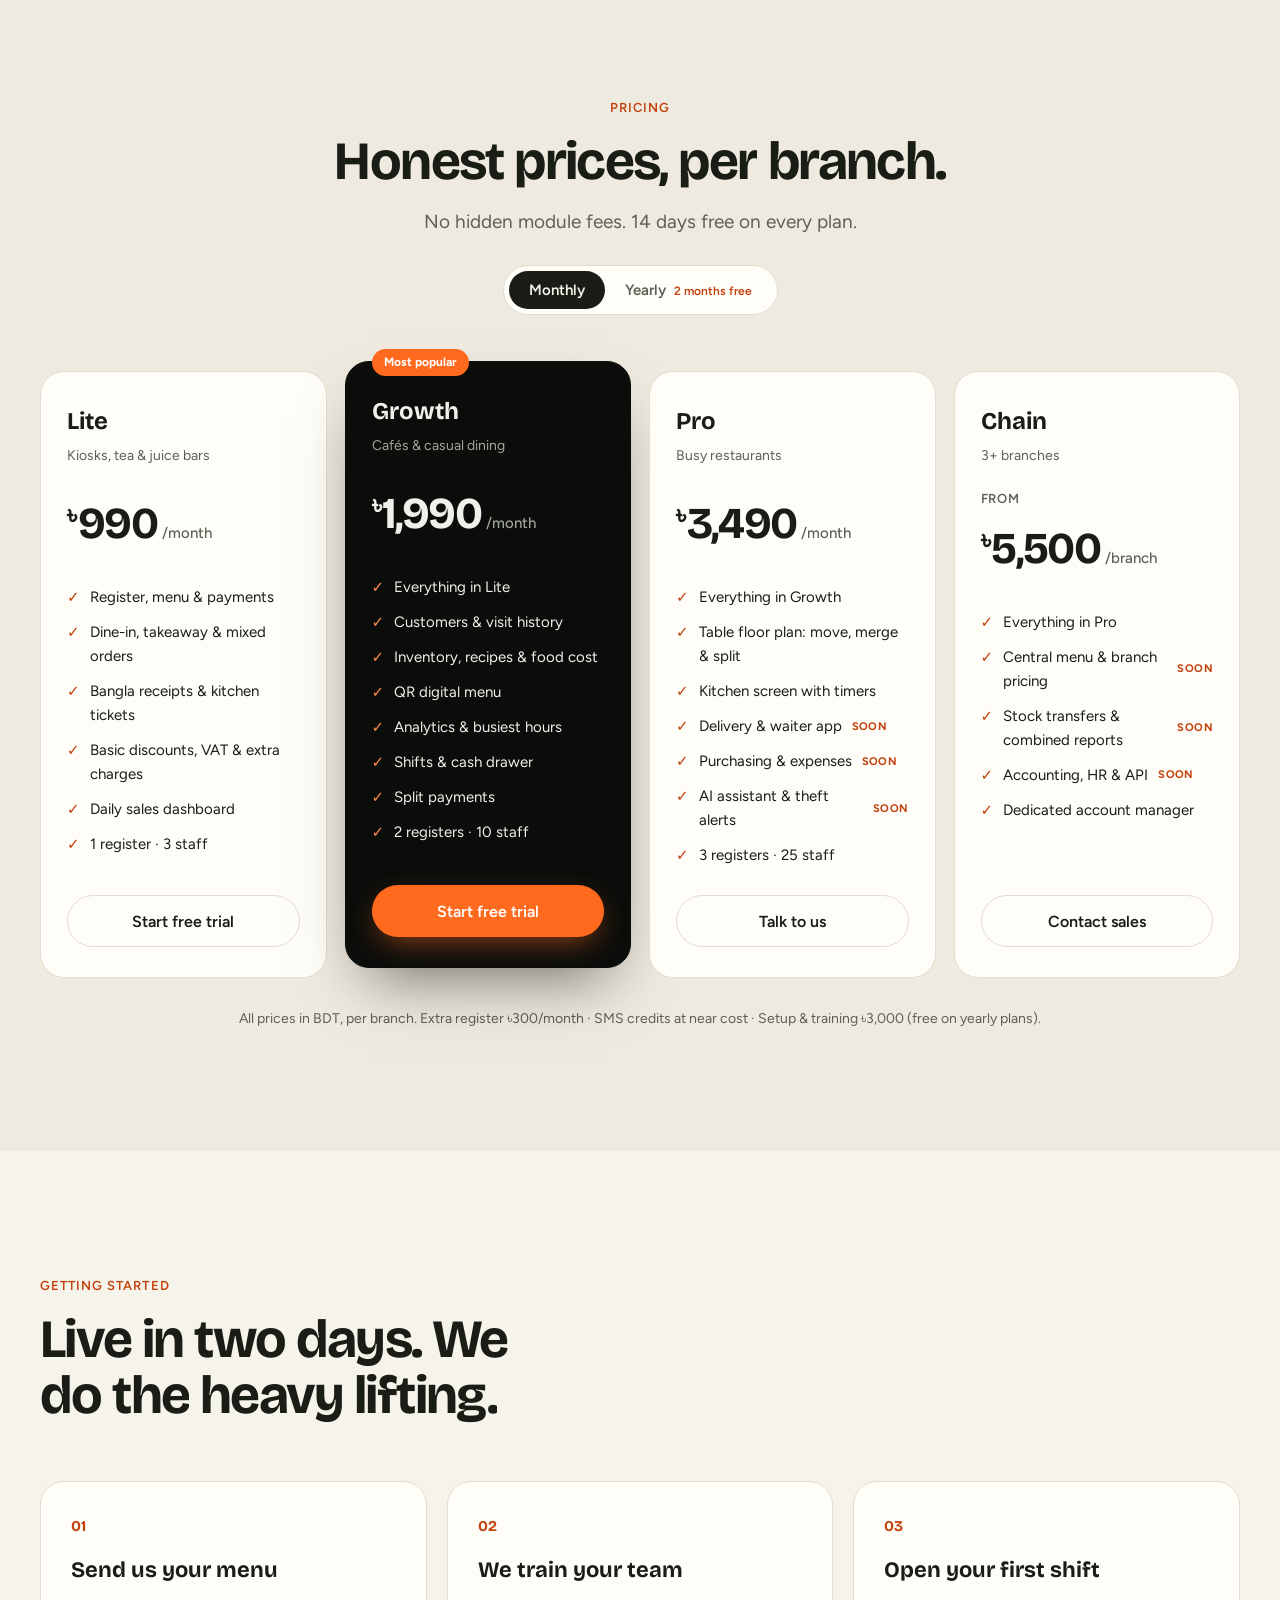
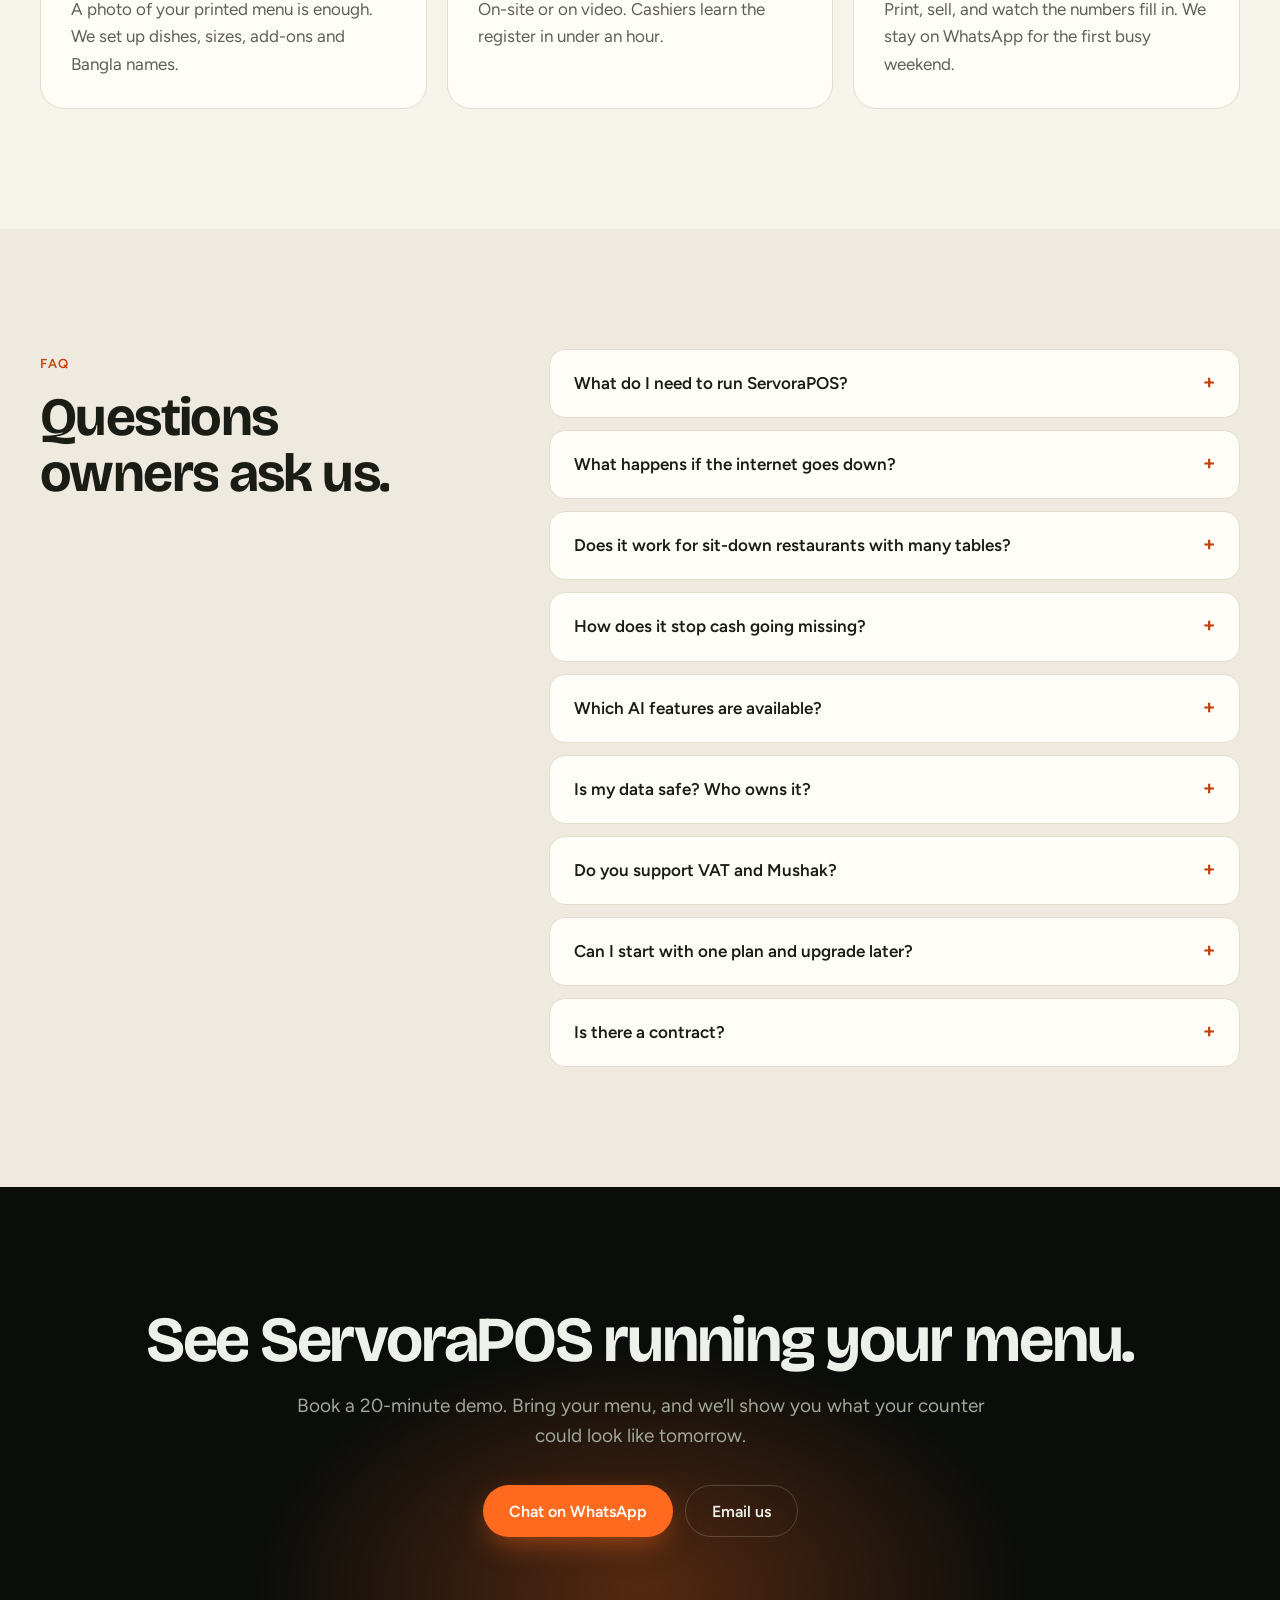
==== commit 04928be1: "Rename to ServoraPOS and use the new logo" ====
--- a/index.html
+++ b/index.html
@@ -3,10 +3,10 @@
 <head>
     <meta charset="utf-8">
     <meta name="viewport" content="width=device-width, initial-scale=1">
-    <title>Servora · The restaurant operating system</title>
-    <meta name="description" content="Servora is a complete restaurant management system: fast billing with bKash & Nagad, Bangla receipts, a live table floor plan, kitchen screen, cash-drawer control, stock and food cost, QR menus and clear reports. Pay only for the modules you use.">
+    <title>ServoraPOS · The restaurant operating system</title>
+    <meta name="description" content="ServoraPOS is a complete restaurant management system: fast billing with bKash & Nagad, Bangla receipts, a live table floor plan, kitchen screen, cash-drawer control, stock and food cost, QR menus and clear reports. Pay only for the modules you use.">
     <meta name="theme-color" content="#0b0d0b">
-    <meta property="og:title" content="Servora · The restaurant operating system">
+    <meta property="og:title" content="ServoraPOS · The restaurant operating system">
     <meta property="og:description" content="Billing, tables, kitchen, cash control, stock and reports in one calm system. Made in Dhaka.">
     <meta property="og:type" content="website">
     <link rel="icon" href="assets/favicon.svg" type="image/svg+xml">
@@ -21,9 +21,9 @@
 
 <header class="nav">
     <div class="wrap nav-inner">
-        <a href="#top" class="brand" aria-label="Servora home">
-            <svg viewBox="0 0 32 32" aria-hidden="true"><rect width="32" height="32" rx="9" fill="#F2F0E8"/><path d="M8 20.5a8 8 0 0 1 16 0" fill="none" stroke="#0B0D0B" stroke-width="2.6" stroke-linecap="round"/><path d="M6.5 23.5h19" stroke="#FF6A1F" stroke-width="2.6" stroke-linecap="round"/><circle cx="16" cy="10.2" r="1.6" fill="#0B0D0B"/></svg>
-            <span>Servora</span>
+        <a href="#top" class="brand" aria-label="ServoraPOS home">
+            <svg viewBox="0 0 32 32" aria-hidden="true"><rect width="32" height="32" rx="9" fill="#F2F0E8"/><svg x="3.5" y="3.5" width="25" height="25" viewBox="2.6 7.2 29 29"><path d="M8 20.2a8 8 0 0 1 16 0" fill="none" stroke="#0B0D0B" stroke-width="2.3" stroke-linecap="round"/><circle cx="16" cy="10" r="1.6" fill="#0B0D0B"/><path d="M6.5 23.4h19" stroke="#FF6A1F" stroke-width="2.3" stroke-linecap="round"/><path d="M11.6 25.3H20.2C22.1 25.3 23.4 26 24.9 27.5L28.9 31.5L26.3 34.1L21.9 29.7C21 28.8 20.1 28.5 18.7 28.5H11.6A1.6 1.6 0 0 1 11.6 25.3Z" fill="#0B0D0B"/><path d="M27.6 30.2 L25.0 32.8" stroke="#F2F0E8" stroke-width="0.7" stroke-linecap="round"/></svg></svg>
+            <span>ServoraPOS</span>
         </a>
         <nav class="nav-links" aria-label="Main">
             <a href="#product">Product</a>
@@ -57,7 +57,7 @@
                 </ul>
             </div>
 
-            <div class="hero-visual" aria-label="Servora register, receipt and QR menu">
+            <div class="hero-visual" aria-label="ServoraPOS register, receipt and QR menu">
                 <figure class="shot shot-items protect"><img src="assets/img/frag-items.webp" width="833" height="535" alt="Register menu grid with dishes, Bangla names and prices" draggable="false"></figure>
                 <figure class="shot shot-cart protect"><img src="assets/img/frag-cart.webp" width="520" height="1096" alt="Current order with totals and Charge button" draggable="false"></figure>
                 <figure class="shot shot-phone protect"><img src="assets/img/qr-menu.webp" width="520" height="1125" alt="Bilingual QR menu on a phone" draggable="false"></figure>
@@ -90,14 +90,14 @@
             <header class="section-head">
                 <p class="eyebrow ink">What we do</p>
                 <h2>One system for the whole restaurant.</h2>
-                <p class="lead ink">Servora runs the day-to-day of restaurants, cafés and food businesses in one place: orders and payments, tables and the kitchen, the cash drawer, stock and food cost, customers and the numbers. We set it up for you, enter your menu, train your team and stay with you on WhatsApp, so you can focus on food and guests while the system keeps count.</p>
+                <p class="lead ink">ServoraPOS runs the day-to-day of restaurants, cafés and food businesses in one place: orders and payments, tables and the kitchen, the cash drawer, stock and food cost, customers and the numbers. We set it up for you, enter your menu, train your team and stay with you on WhatsApp, so you can focus on food and guests while the system keeps count.</p>
             </header>
             <div class="explain reveal">
                 <div class="explain-def">
                     <h3>First, what is a POS?</h3>
-                    <p>POS means <b>point of sale</b>: the system at your counter where orders are taken and bills are paid. A basic POS only prints the bill. Servora connects that bill to your tables, kitchen, cash drawer, stock and reports, so every order updates everything else on its own.</p>
-                </div>
-                <ol class="flow" aria-label="How an order moves through Servora">
+                    <p>POS means <b>point of sale</b>: the system at your counter where orders are taken and bills are paid. A basic POS only prints the bill. ServoraPOS connects that bill to your tables, kitchen, cash drawer, stock and reports, so every order updates everything else on its own.</p>
+                </div>
+                <ol class="flow" aria-label="How an order moves through ServoraPOS">
                     <li><span>1</span><b>Order taken</b><small>At the counter or at the table, in a few taps</small></li>
                     <li><span>2</span><b>Kitchen sees it</b><small>On the kitchen screen, with a timer running</small></li>
                     <li><span>3</span><b>Guest pays</b><small>Cash, bKash, Nagad or card, with a printed receipt</small></li>
@@ -237,7 +237,7 @@
             <div class="feature-copy reveal">
                 <p class="eyebrow ink">Cash that adds up</p>
                 <h2 class="feature-title">Know exactly how much should be in the drawer.</h2>
-                <p class="lead ink">Most restaurants lose money quietly: a missing note at closing, a discount nobody approved, stock that disappears. Servora closes those gaps.</p>
+                <p class="lead ink">Most restaurants lose money quietly: a missing note at closing, a discount nobody approved, stock that disappears. ServoraPOS closes those gaps.</p>
                 <ul class="ticks">
                     <li>Every shift starts with the opening cash and records every taka taken out or added</li>
                     <li>At closing the cashier counts without seeing the expected amount, then sees exactly how much is short or over</li>
@@ -337,15 +337,15 @@
     <section class="section cream-2" id="why">
         <div class="wrap">
             <header class="section-head">
-                <p class="eyebrow ink">Why Servora</p>
-                <h2>Traditional systems record your sales. Servora helps you run the restaurant.</h2>
+                <p class="eyebrow ink">Why ServoraPOS</p>
+                <h2>Traditional systems record your sales. ServoraPOS helps you run the restaurant.</h2>
                 <p class="lead ink">A faster counter, a kitchen in sync, no cash leaks, and you know exactly where your profit comes from.</p>
             </header>
-            <div class="compare reveal" role="table" aria-label="Servora compared with traditional restaurant software">
+            <div class="compare reveal" role="table" aria-label="ServoraPOS compared with traditional restaurant software">
                 <div class="compare-row compare-head" role="row">
                     <span role="columnheader"></span>
                     <span role="columnheader">Traditional systems</span>
-                    <span role="columnheader">Servora</span>
+                    <span role="columnheader">ServoraPOS</span>
                 </div>
                 <div class="compare-row" role="row"><span role="rowheader">Learning it</span><span role="cell">Old screens, days of training</span><span role="cell">A modern app; cashiers learn it in an hour</span></div>
                 <div class="compare-row" role="row"><span role="rowheader">bKash &amp; Nagad</span><span role="cell">“Other payment”, no record</span><span role="cell">Built in, with transaction IDs for daily checks</span></div>
@@ -366,7 +366,7 @@
             <header class="section-head">
                 <p class="eyebrow ink">Modular by design</p>
                 <h2>Start small. Switch on more as you grow.</h2>
-                <p class="lead ink">Every restaurant is different, so Servora is built from modules. Pay for what you use today and add the rest without changing systems.</p>
+                <p class="lead ink">Every restaurant is different, so ServoraPOS is built from modules. Pay for what you use today and add the rest without changing systems.</p>
             </header>
             <div class="modules">
                 <div class="mod-col">
@@ -517,8 +517,8 @@
                 <h2>Questions owners ask us.</h2>
             </header>
             <div class="faq">
-                <details><summary>What do I need to run Servora?</summary><p>Any laptop, PC or Android tablet with a modern browser and an internet connection. For receipts, any 58 mm or 80 mm thermal printer works.</p></details>
-                <details><summary>What happens if the internet goes down?</summary><p>Today Servora needs an internet connection. An offline register that keeps selling and syncs later is on our roadmap and is one of our top priorities.</p></details>
+                <details><summary>What do I need to run ServoraPOS?</summary><p>Any laptop, PC or Android tablet with a modern browser and an internet connection. For receipts, any 58 mm or 80 mm thermal printer works.</p></details>
+                <details><summary>What happens if the internet goes down?</summary><p>Today ServoraPOS needs an internet connection. An offline register that keeps selling and syncs later is on our roadmap and is one of our top priorities.</p></details>
                 <details><summary>Does it work for sit-down restaurants with many tables?</summary><p>Yes. You draw your own floor plan, staff see which tables are free or seated, and orders go straight to a kitchen screen. Guests can be moved to another table, two tables merged, or a bill split in two.</p></details>
                 <details><summary>How does it stop cash going missing?</summary><p>Each shift starts with the opening cash. At closing the cashier counts without seeing the expected amount, and the system shows exactly how much is short or over. Every discount and cancelled bill is recorded with who did it and why.</p></details>
                 <details><summary>Which AI features are available?</summary><p>AI is coming soon: asking your business questions in Bangla, theft and loss alerts, a smart menu that suggests dishes to guests, menu set-up from a photo and prep forecasts. Clients get them as add-ons without changing systems.</p></details>
@@ -533,7 +533,7 @@
     <!-- CTA -->
     <section class="section dark cta" id="contact">
         <div class="wrap cta-inner">
-            <h2>See Servora running your menu.</h2>
+            <h2>See ServoraPOS running your menu.</h2>
             <p class="lead">Book a 20-minute demo. Bring your menu, and we’ll show you what your counter could look like tomorrow.</p>
             <div class="hero-ctas center">
                 <a class="btn btn-accent" id="cta-whatsapp" href="#">Chat on WhatsApp</a>
@@ -545,11 +545,11 @@
 
 <footer class="footer">
     <div class="wrap footer-inner">
-        <a href="#top" class="brand small" aria-label="Servora home">
-            <svg viewBox="0 0 32 32" aria-hidden="true"><rect width="32" height="32" rx="9" fill="#F2F0E8"/><path d="M8 20.5a8 8 0 0 1 16 0" fill="none" stroke="#0B0D0B" stroke-width="2.6" stroke-linecap="round"/><path d="M6.5 23.5h19" stroke="#FF6A1F" stroke-width="2.6" stroke-linecap="round"/><circle cx="16" cy="10.2" r="1.6" fill="#0B0D0B"/></svg>
-            <span>Servora</span>
+        <a href="#top" class="brand small" aria-label="ServoraPOS home">
+            <svg viewBox="0 0 32 32" aria-hidden="true"><rect width="32" height="32" rx="9" fill="#F2F0E8"/><svg x="3.5" y="3.5" width="25" height="25" viewBox="2.6 7.2 29 29"><path d="M8 20.2a8 8 0 0 1 16 0" fill="none" stroke="#0B0D0B" stroke-width="2.3" stroke-linecap="round"/><circle cx="16" cy="10" r="1.6" fill="#0B0D0B"/><path d="M6.5 23.4h19" stroke="#FF6A1F" stroke-width="2.3" stroke-linecap="round"/><path d="M11.6 25.3H20.2C22.1 25.3 23.4 26 24.9 27.5L28.9 31.5L26.3 34.1L21.9 29.7C21 28.8 20.1 28.5 18.7 28.5H11.6A1.6 1.6 0 0 1 11.6 25.3Z" fill="#0B0D0B"/><path d="M27.6 30.2 L25.0 32.8" stroke="#F2F0E8" stroke-width="0.7" stroke-linecap="round"/></svg></svg>
+            <span>ServoraPOS</span>
         </a>
-        <p>© <span id="year">2026</span> Servora. All rights reserved. Product screens show a demo restaurant. Servora and the Servora logo are trademarks of their owner; the product design may not be reproduced.</p>
+        <p>© <span id="year">2026</span> ServoraPOS. All rights reserved. Product screens show a demo restaurant. ServoraPOS and the ServoraPOS logo are trademarks of their owner; the product design may not be reproduced.</p>
     </div>
 </footer>
 
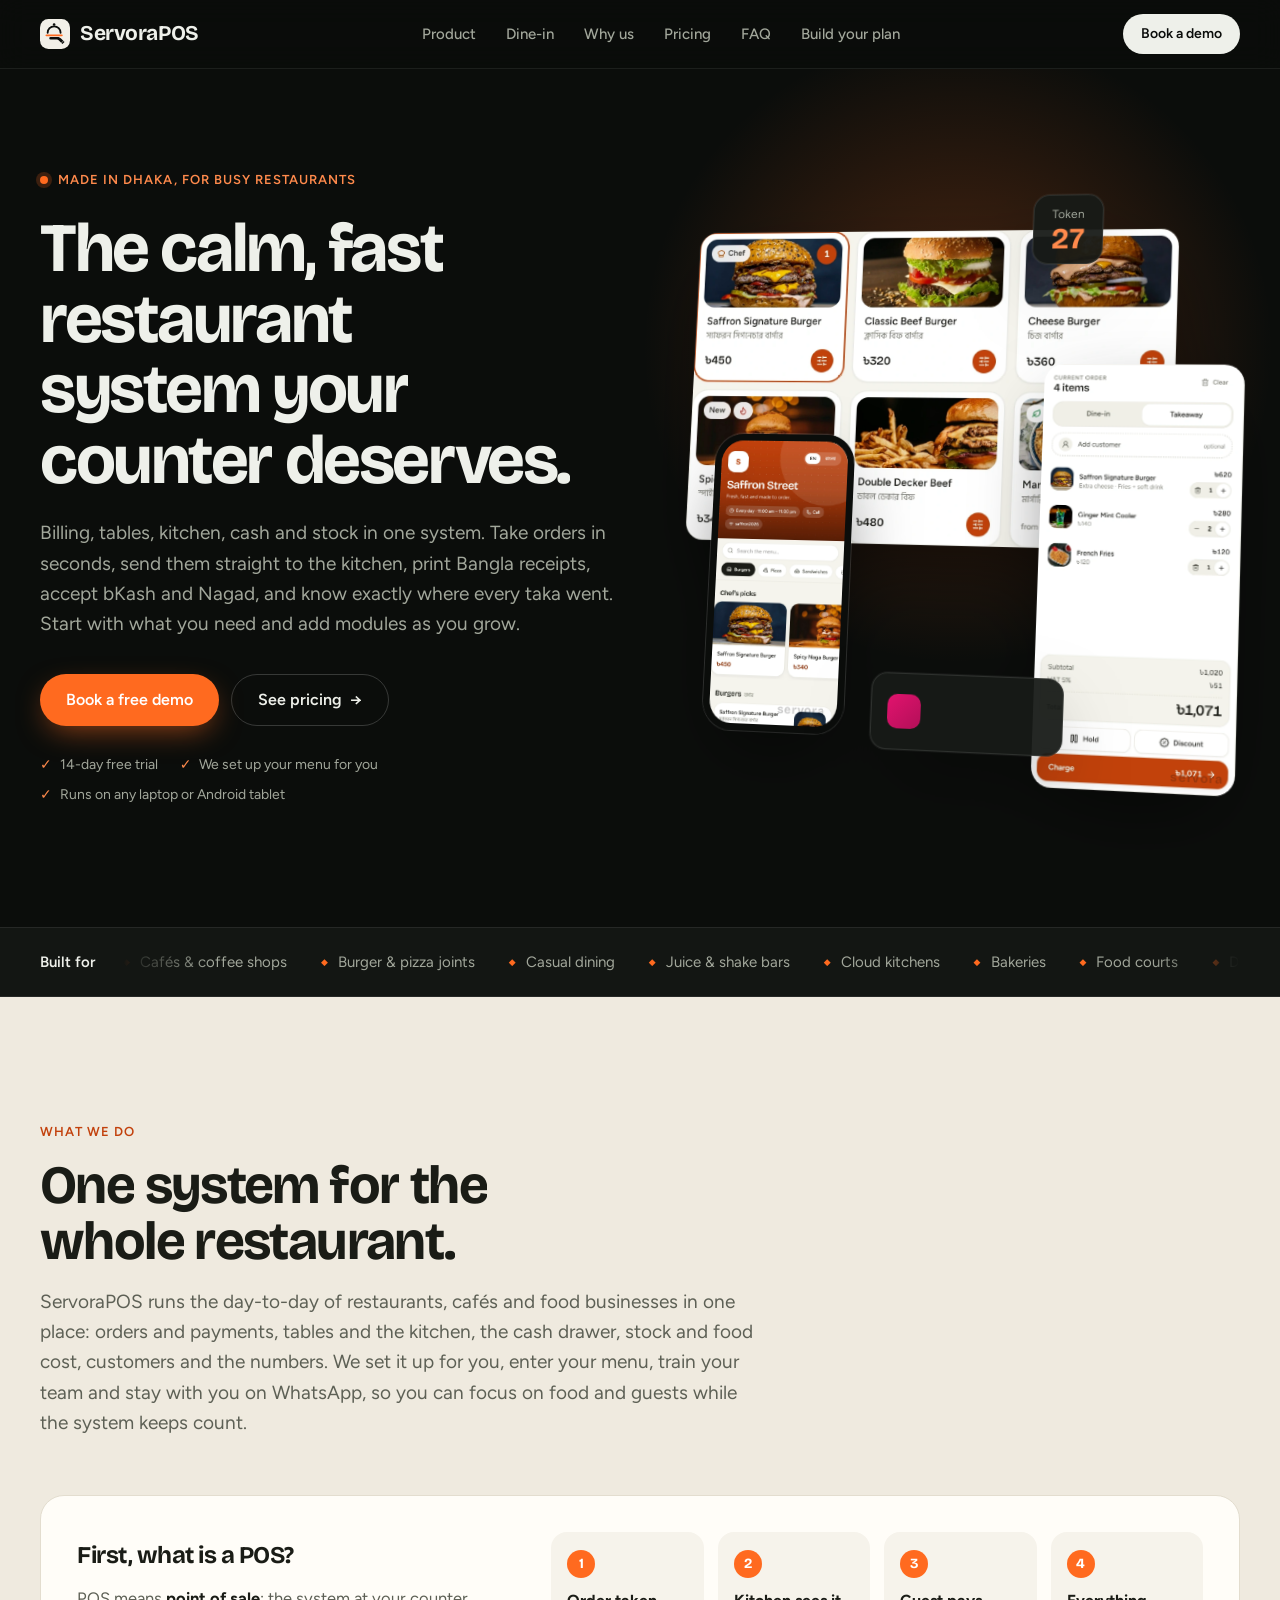
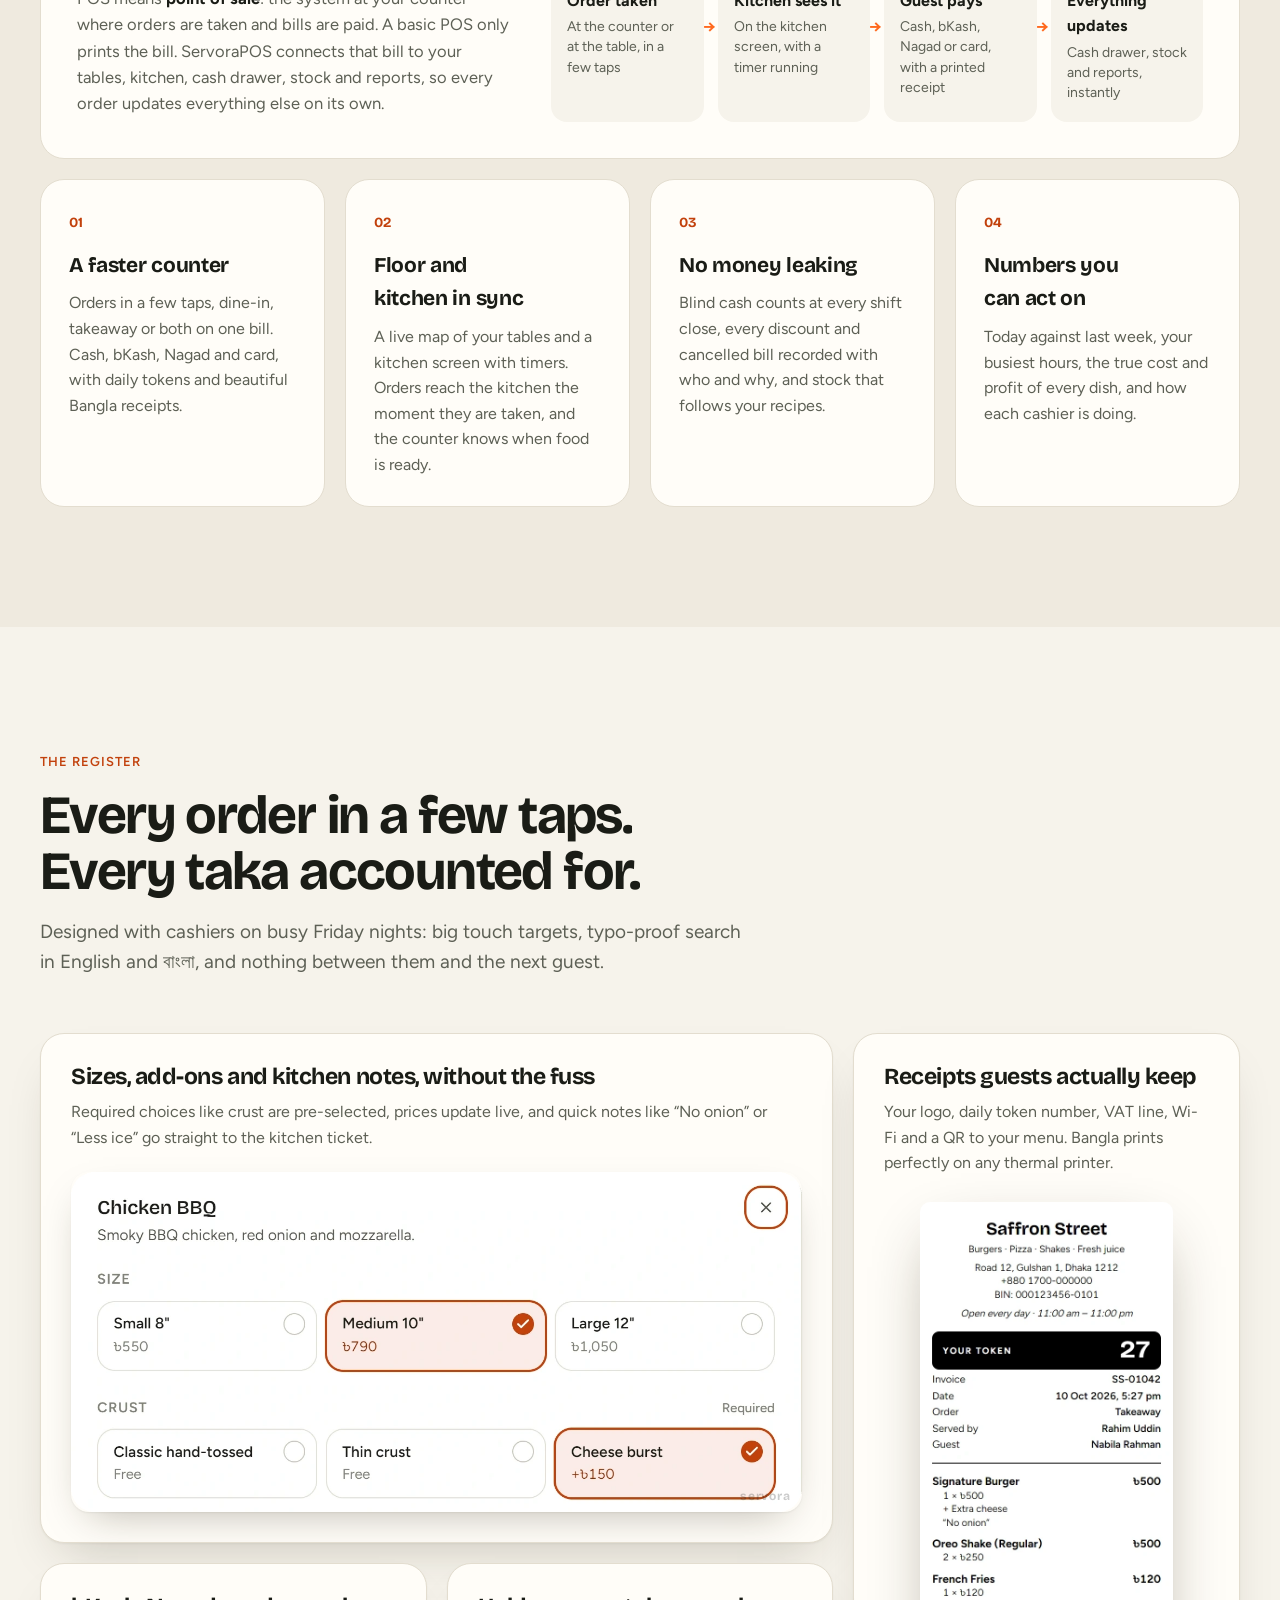
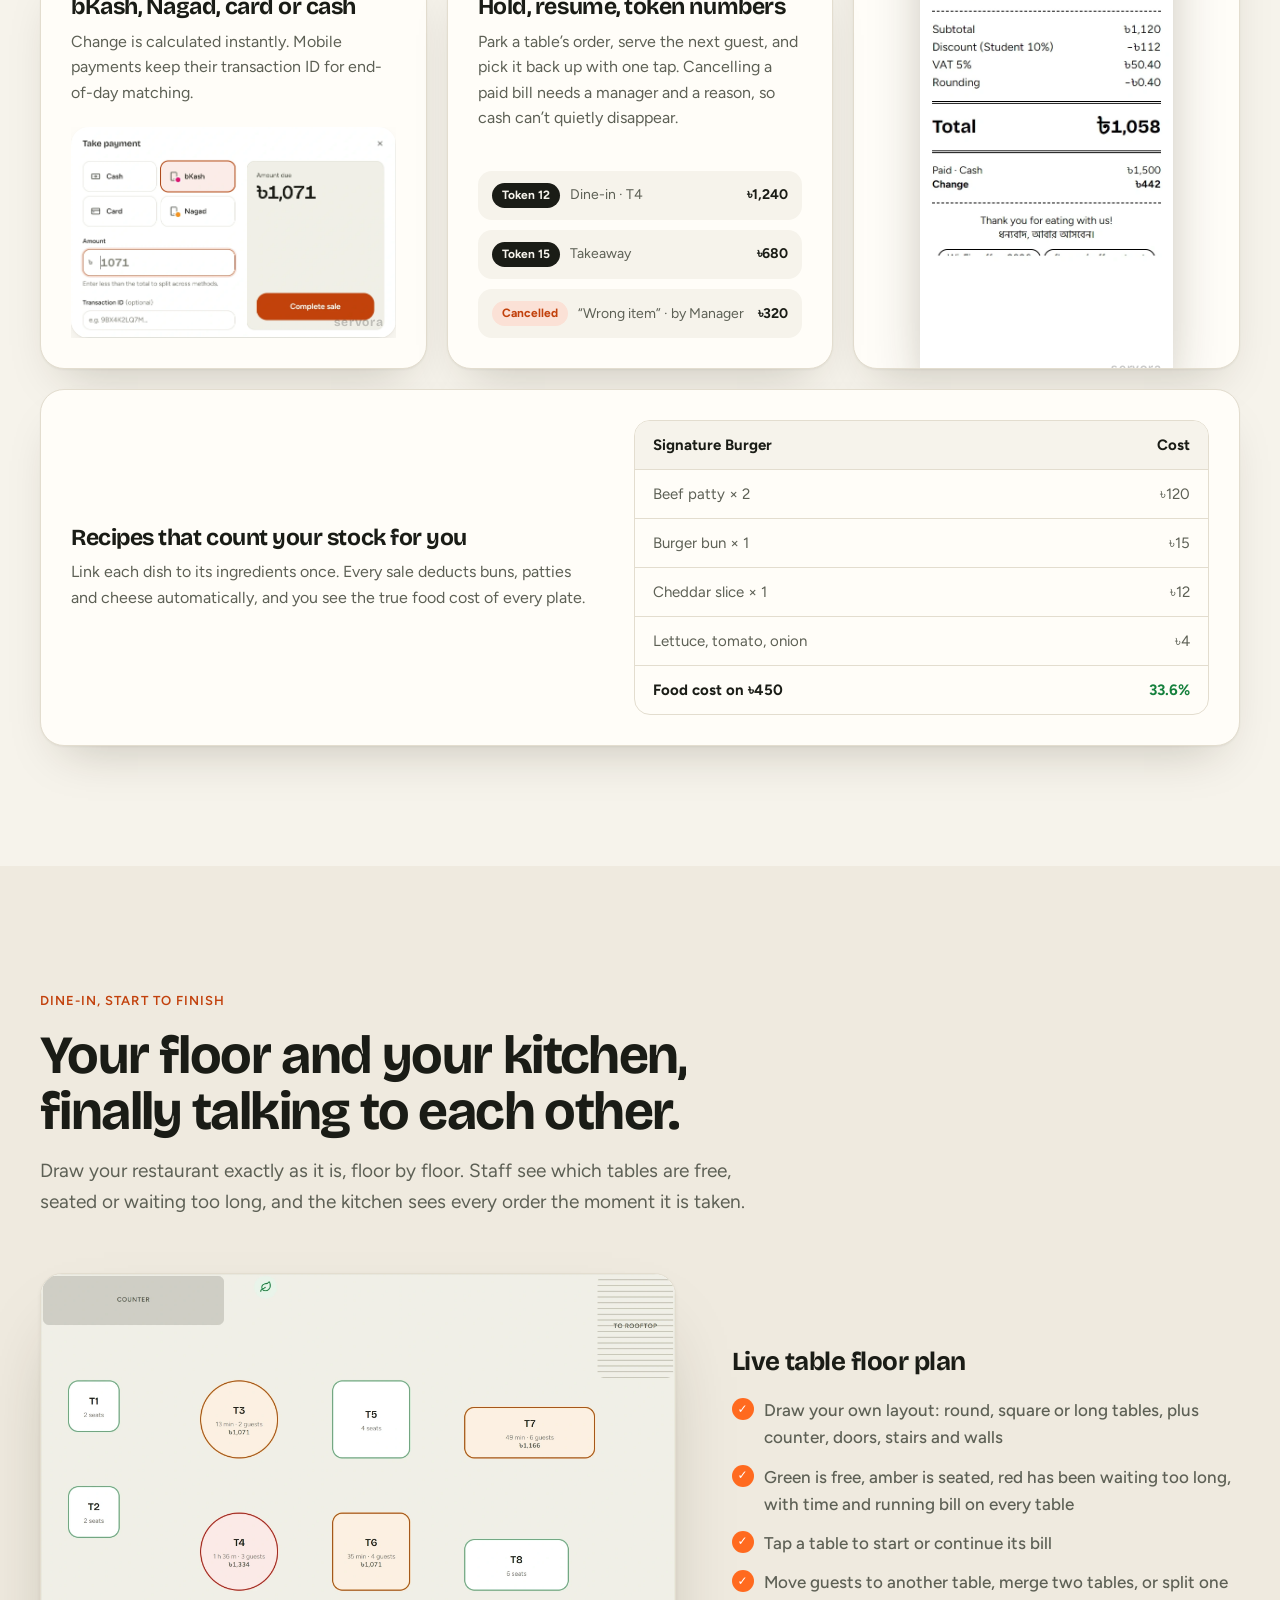
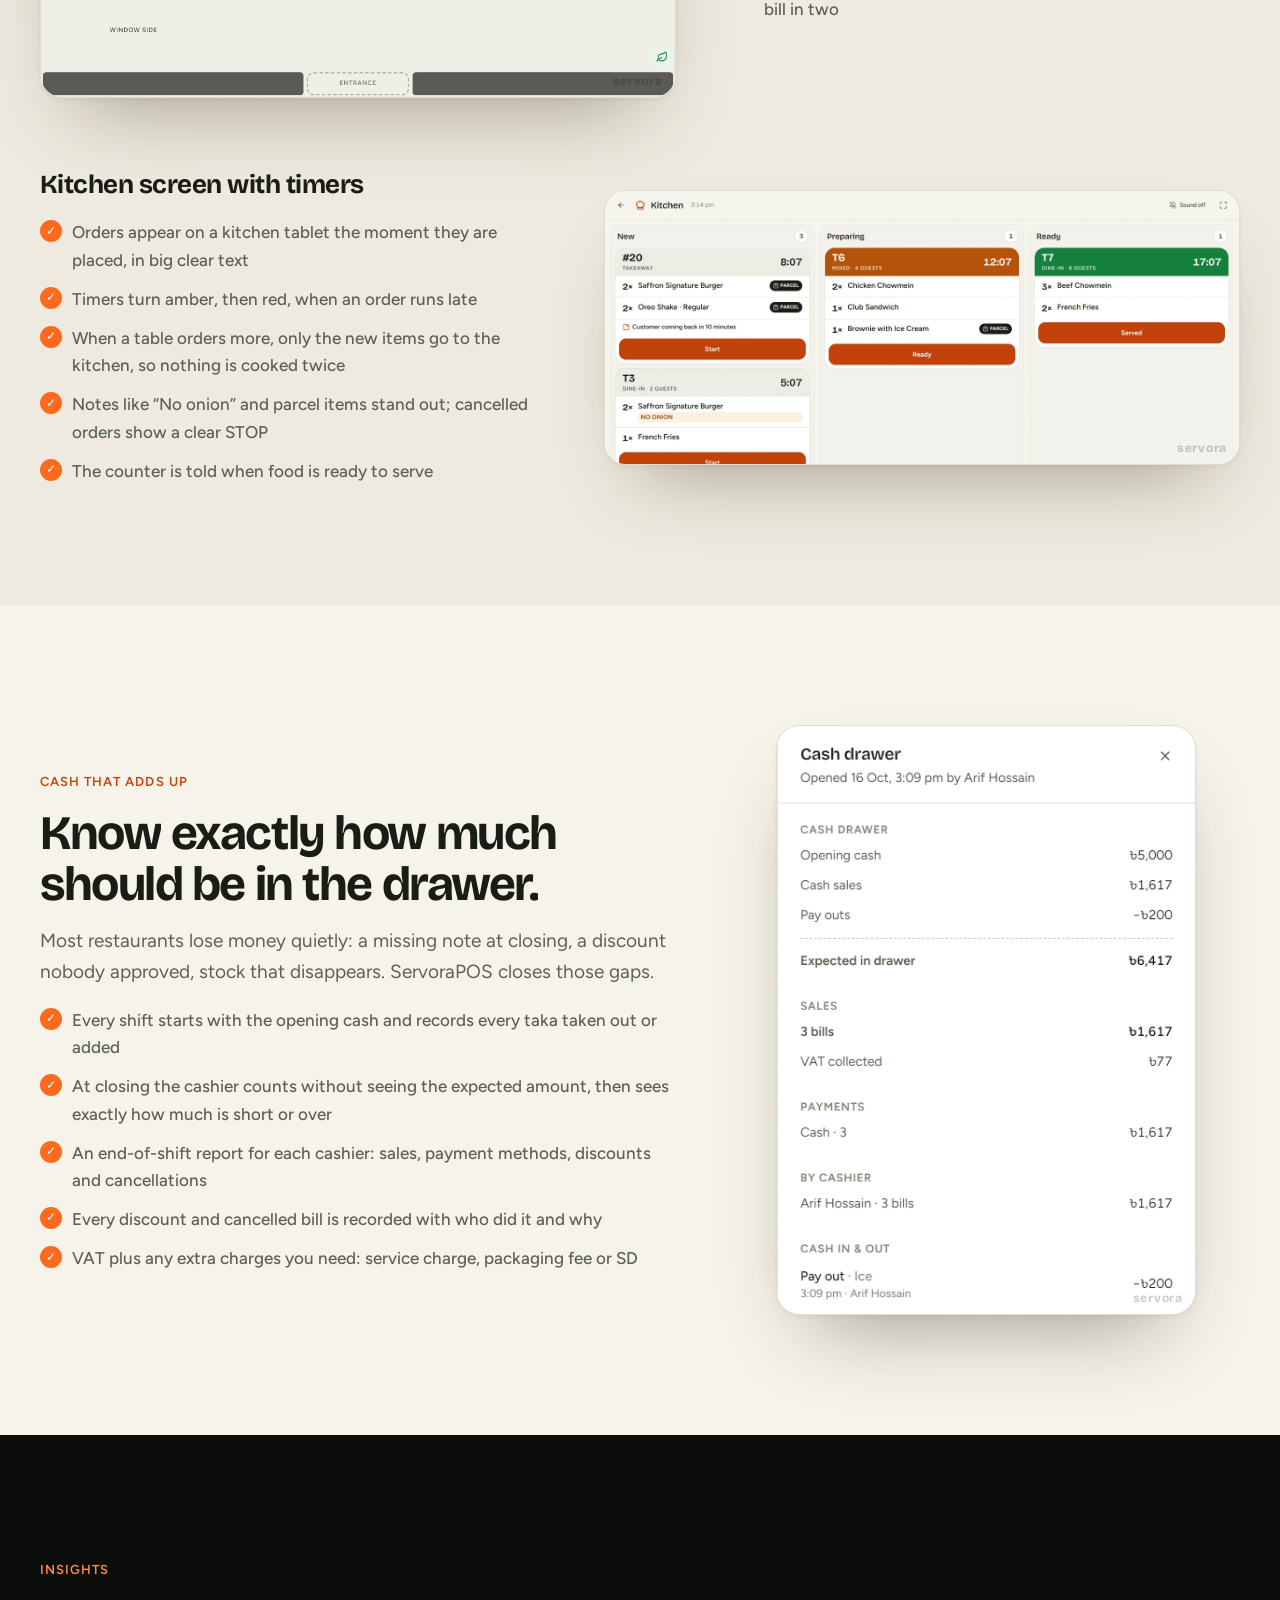
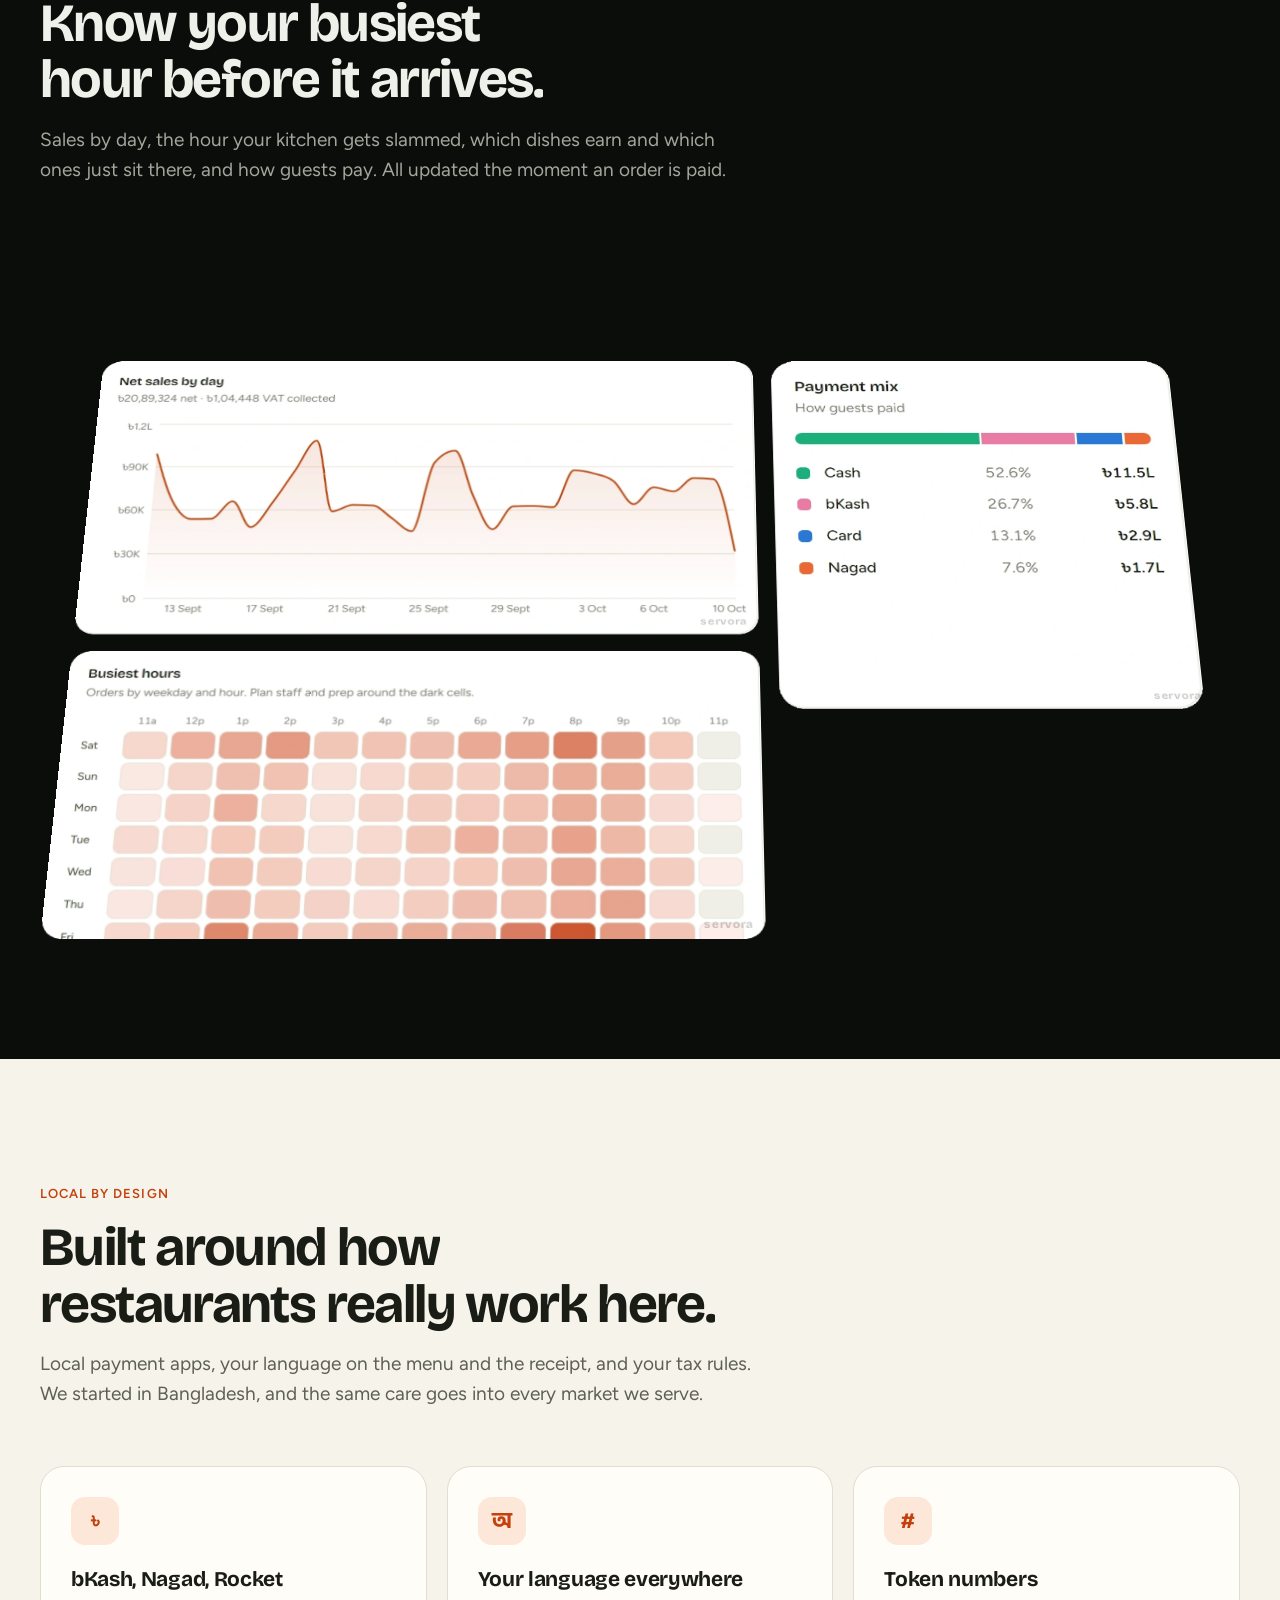
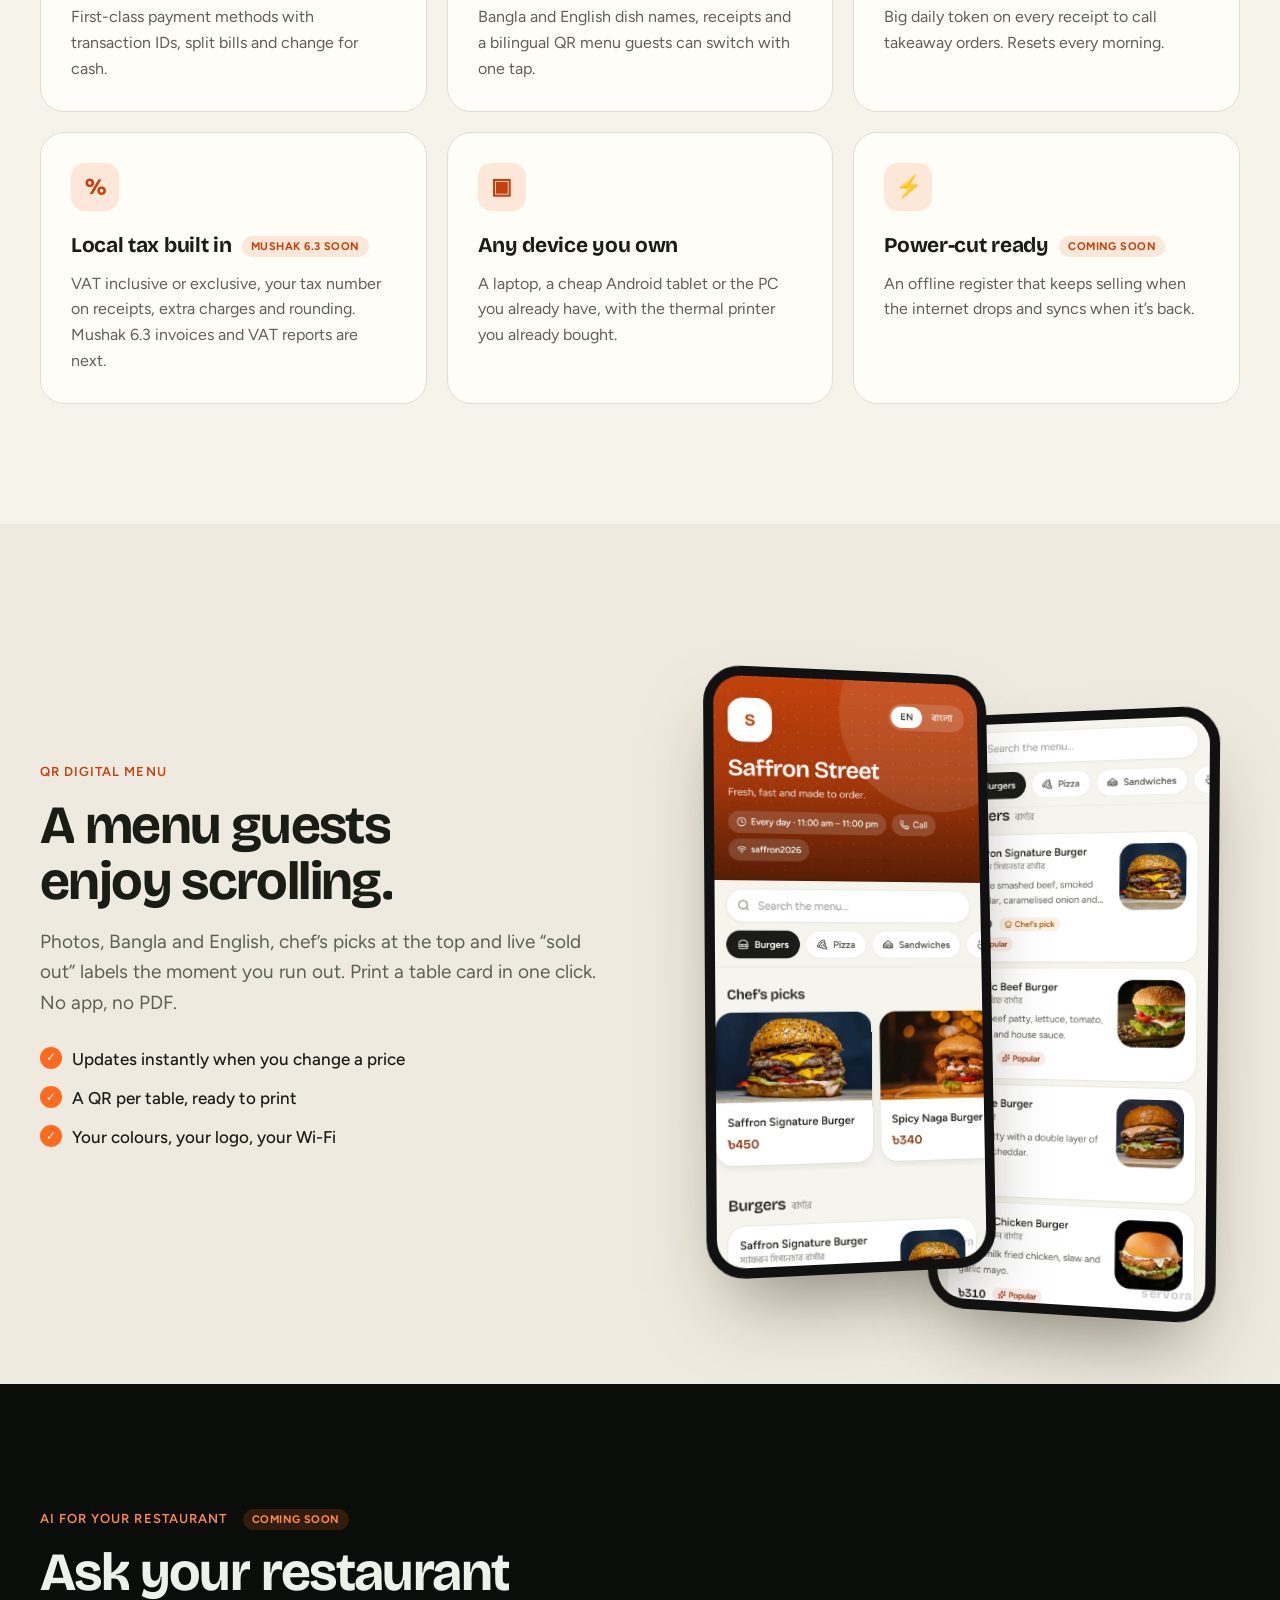
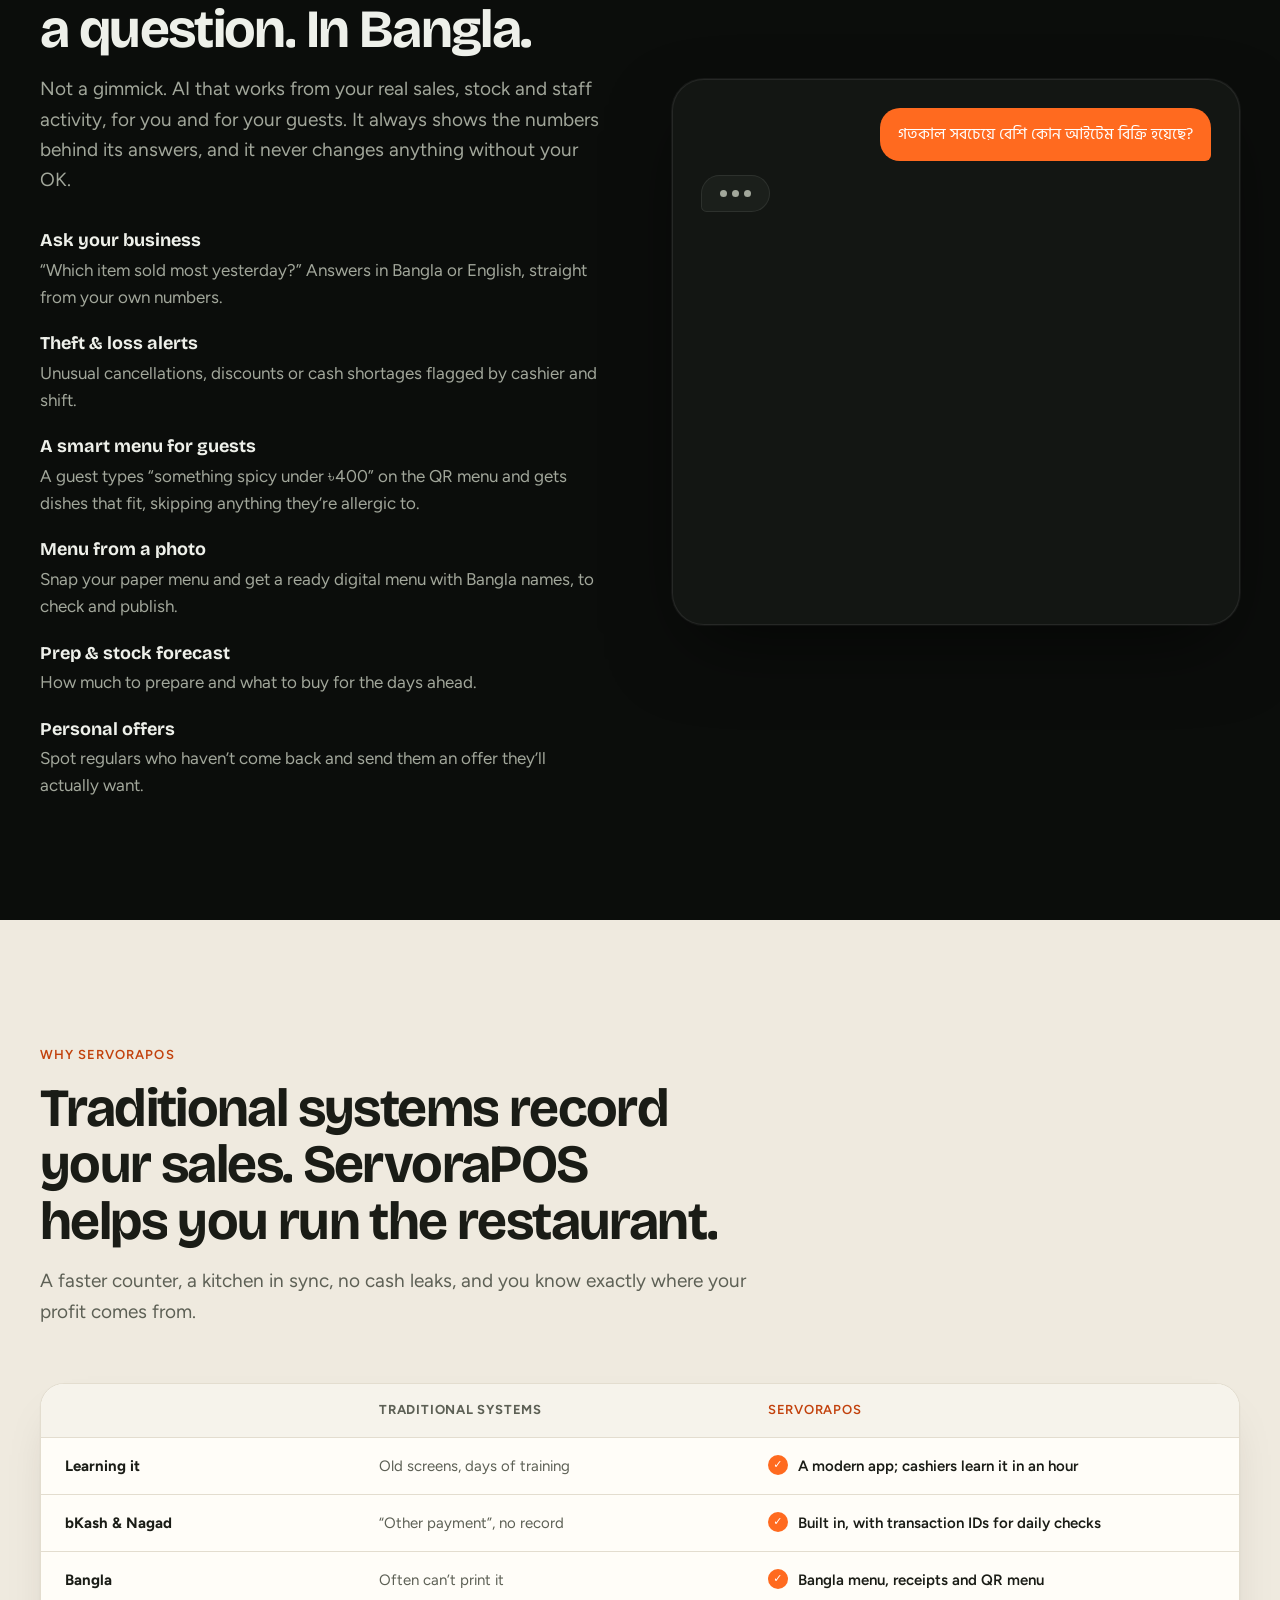
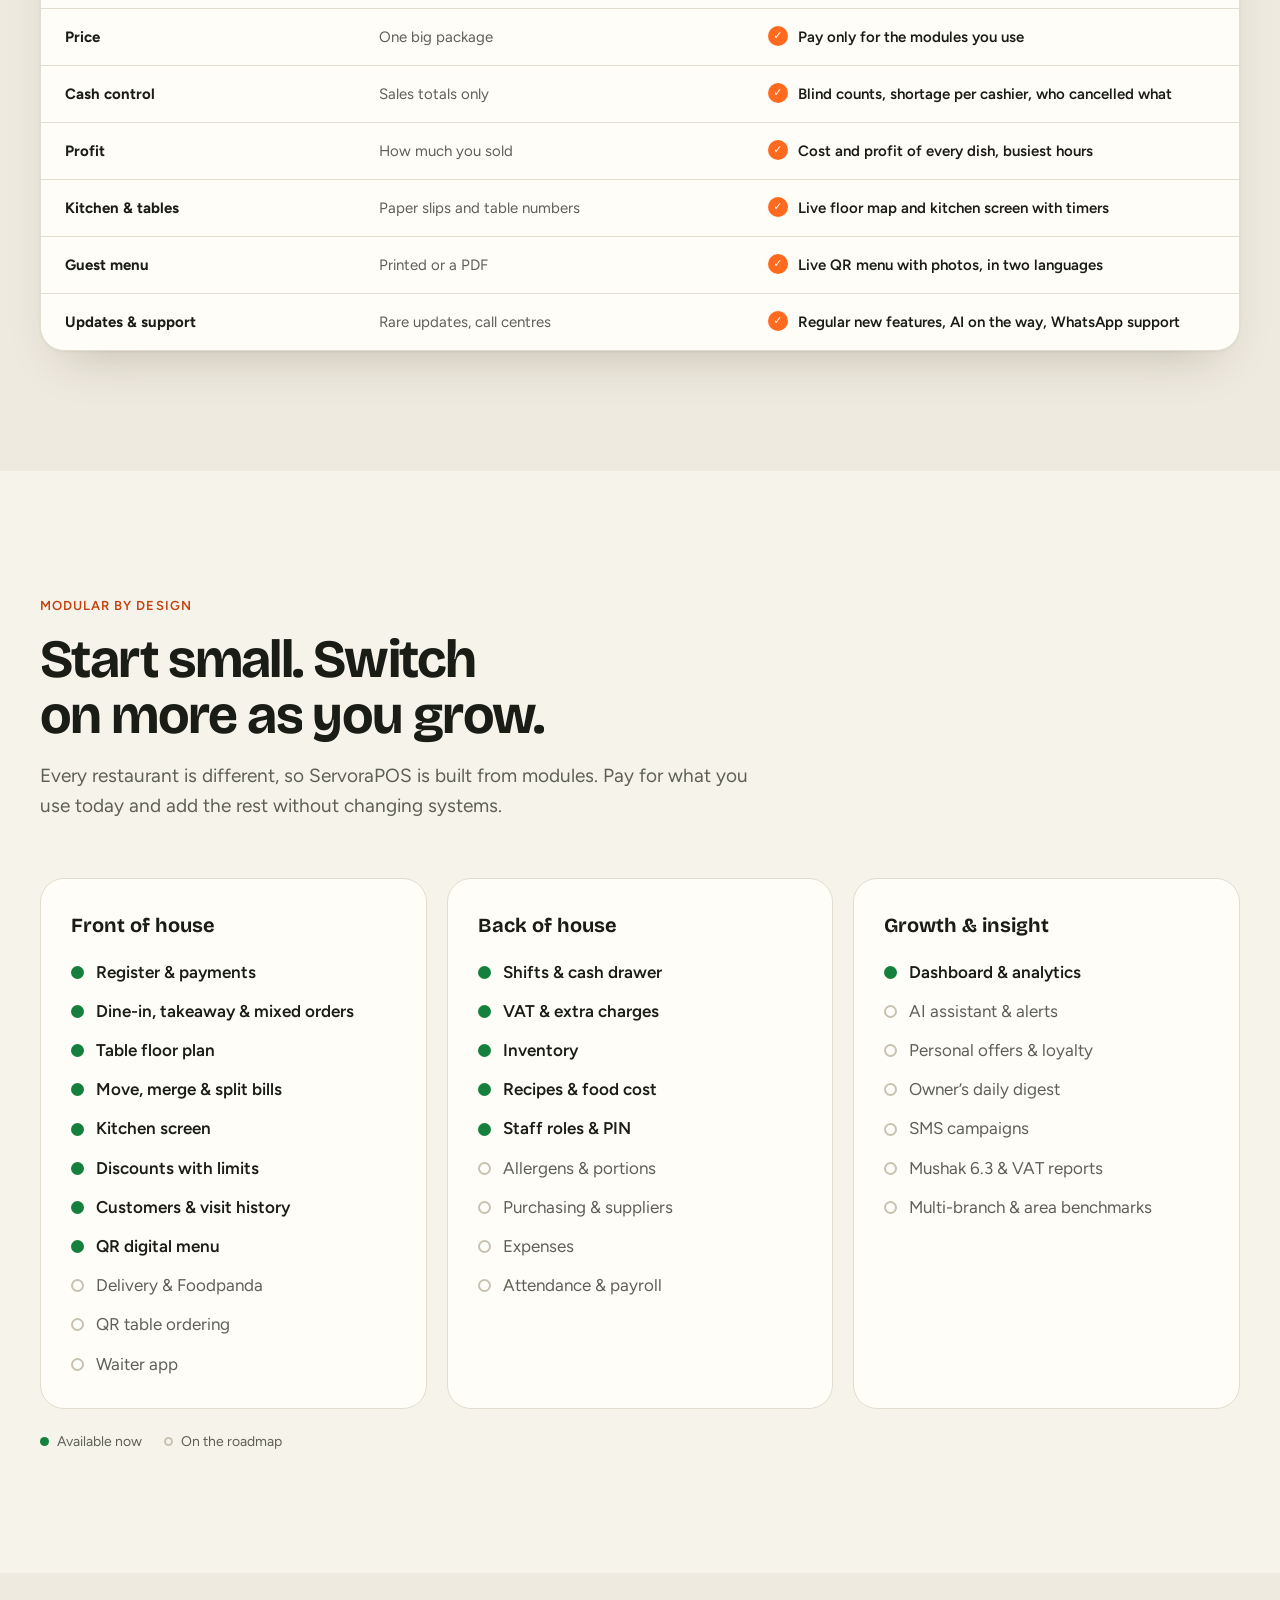
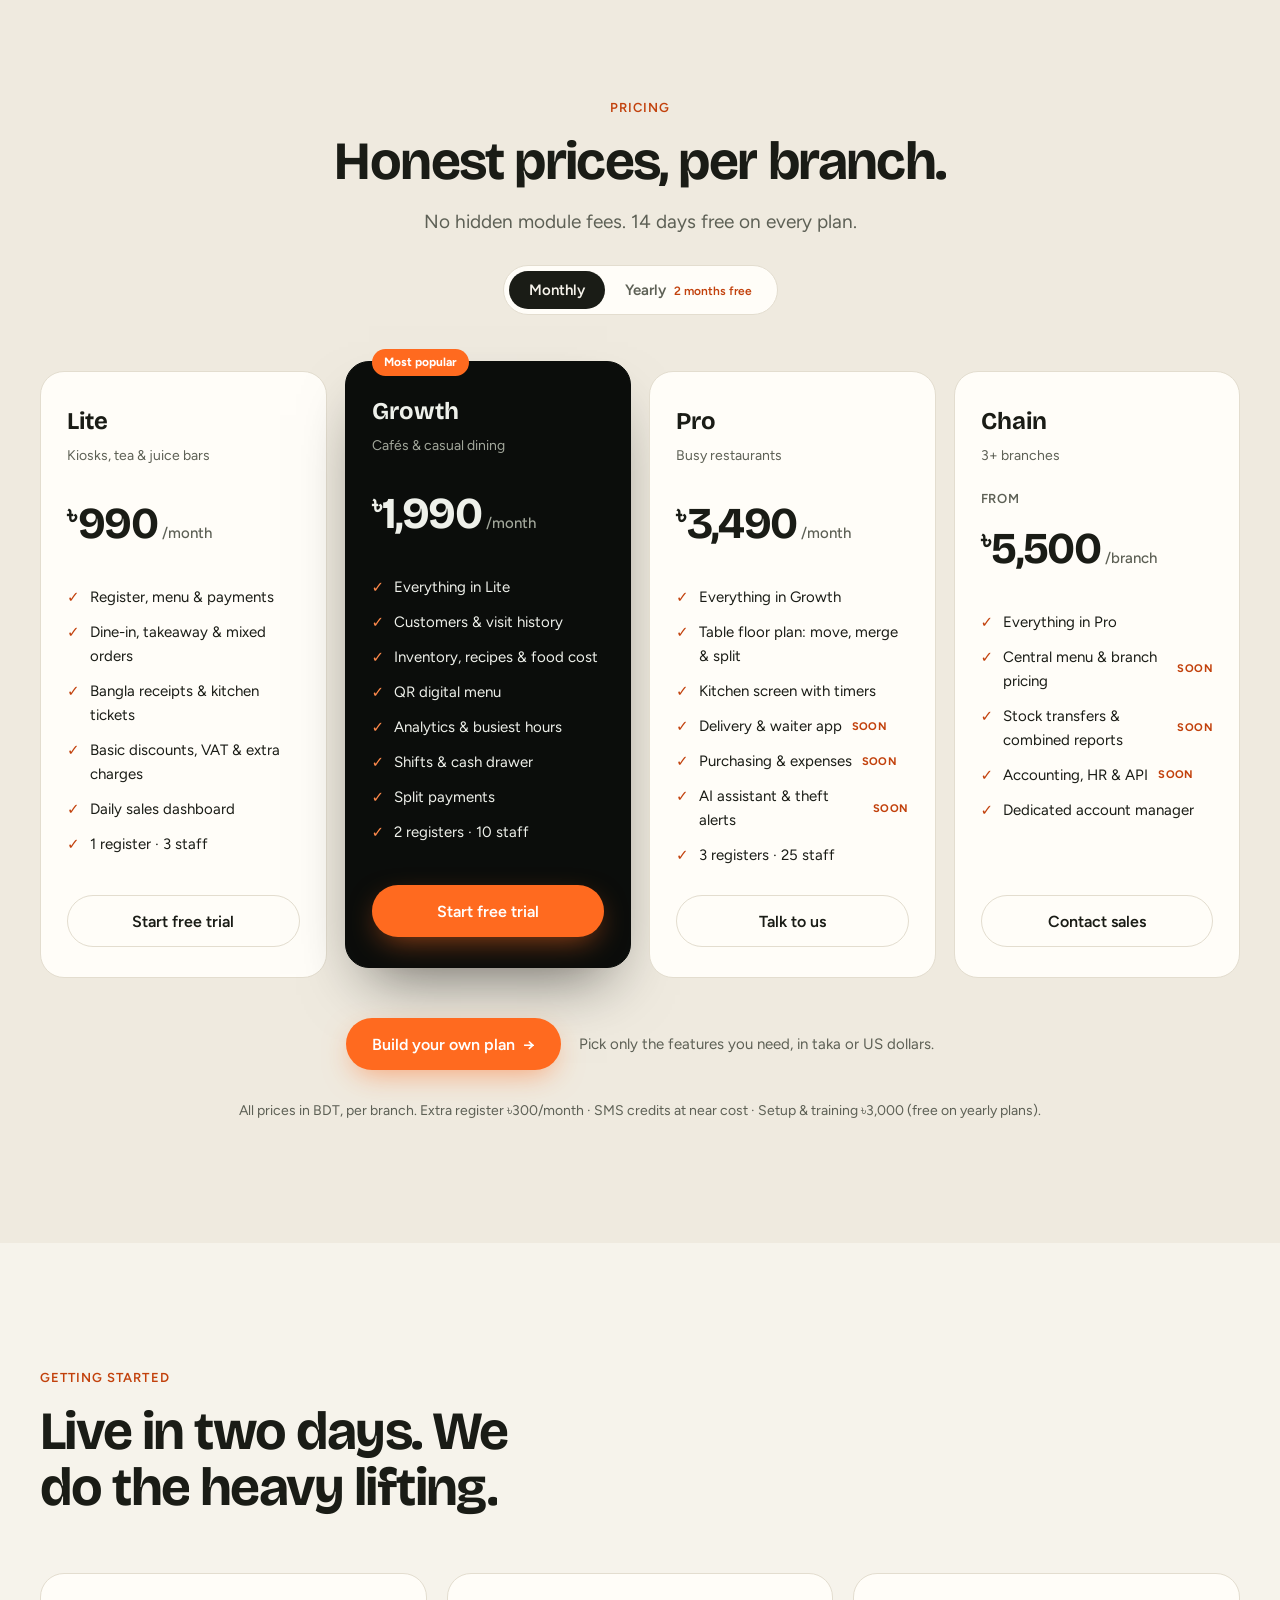
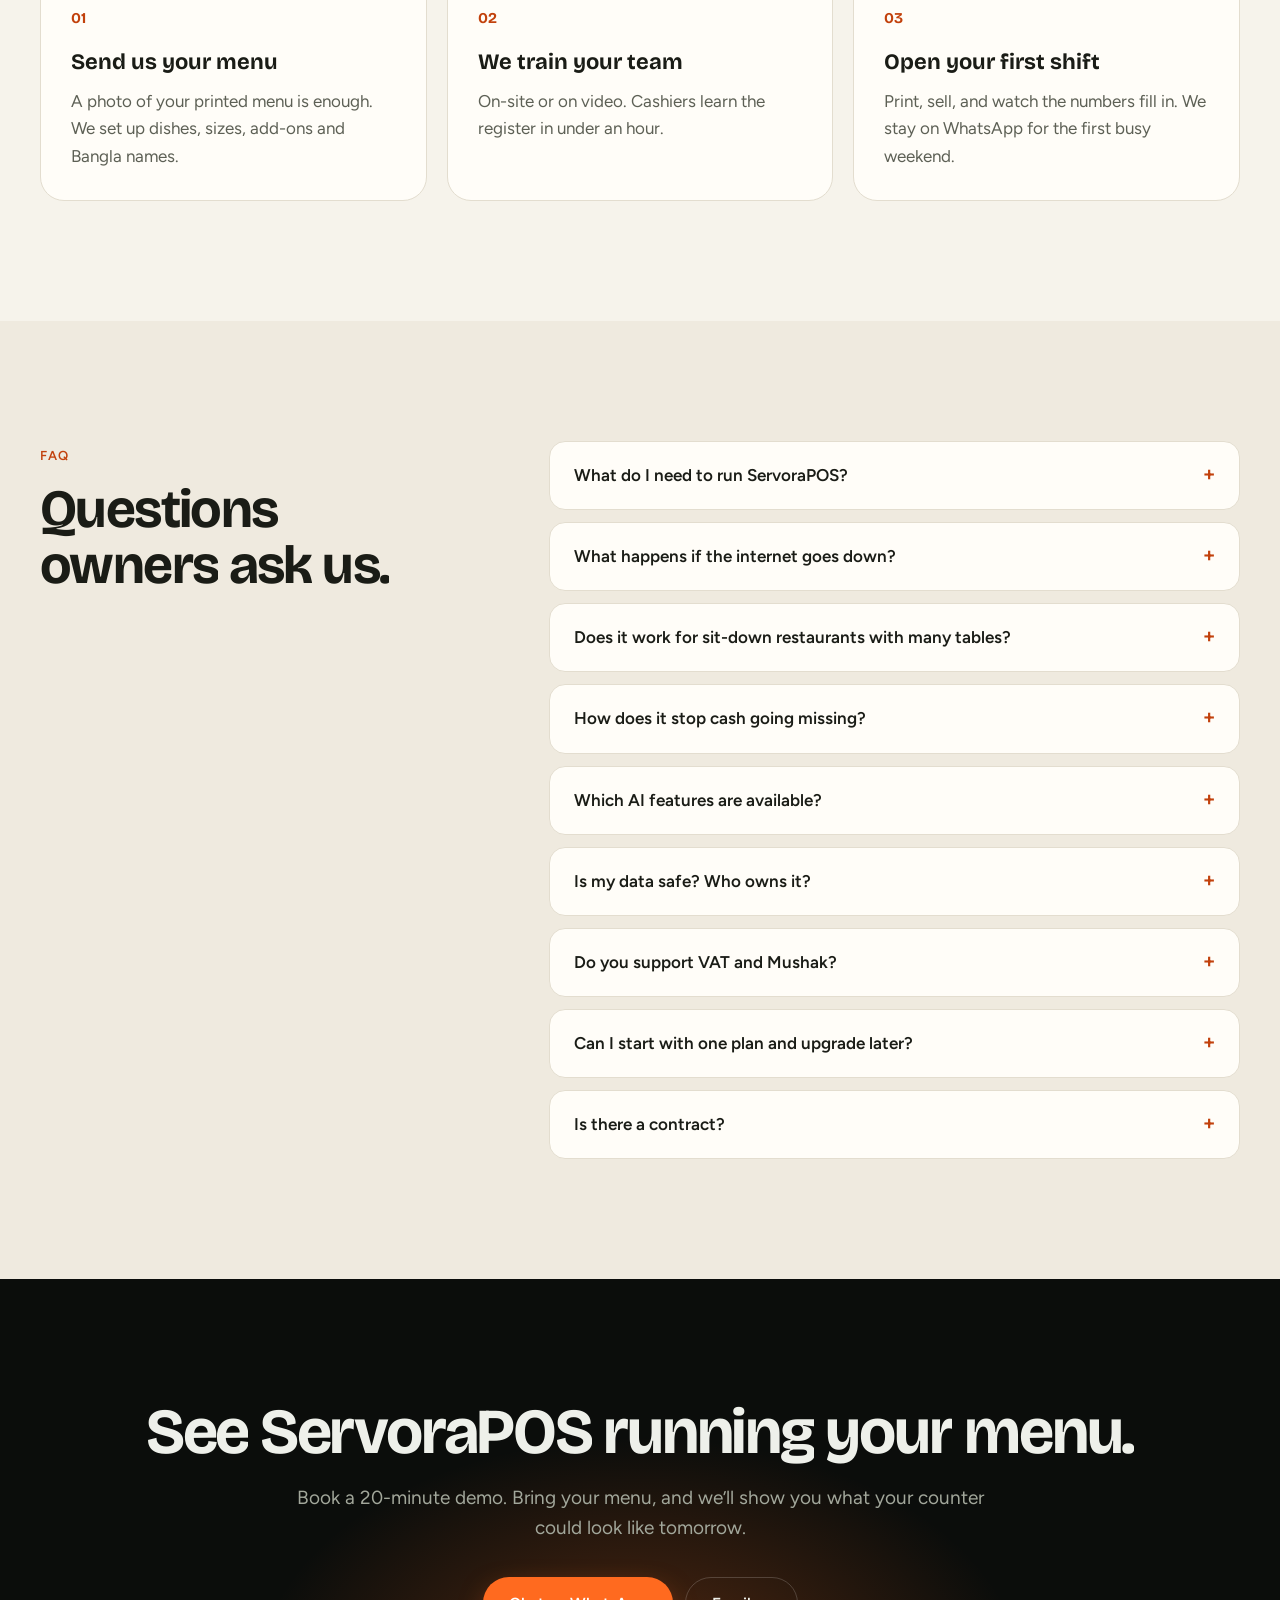
==== commit cc07df18: "Add a build-your-plan page with live pricing in taka or US dollars and a contact form" ====
--- a/index.html
+++ b/index.html
@@ -31,6 +31,7 @@
             <a href="#why">Why us</a>
             <a href="#pricing">Pricing</a>
             <a href="#faq">FAQ</a>
+            <a href="plan.html">Build your plan</a>
         </nav>
         <a class="btn btn-light btn-sm" data-cta href="#contact">Book a demo</a>
     </div>
@@ -490,6 +491,7 @@
                     <a class="btn btn-outline" data-cta href="#contact">Contact sales</a>
                 </article>
             </div>
+            <p class="build-cta"><a class="btn btn-accent" href="plan.html">Build your own plan <span aria-hidden="true">→</span></a><span>Pick only the features you need, in taka or US dollars.</span></p>
             <p class="fineprint">All prices in BDT, per branch. Extra register ৳300/month · SMS credits at near cost · Setup &amp; training ৳3,000 (free on yearly plans).</p>
         </div>
     </section>
@@ -553,6 +555,7 @@
     </div>
 </footer>
 
+<script src="assets/contact.js" defer></script>
 <script src="assets/site.js" defer></script>
 </body>
 </html>
--- a/assets/styles.css
+++ b/assets/styles.css
@@ -313,6 +313,8 @@
 .compare-head > :nth-child(2) { color: var(--muted-l); }
 .compare-head > :nth-child(3) { color: var(--accent-ink); }
 
+.build-cta { display: flex; align-items: center; justify-content: center; gap: 18px; flex-wrap: wrap; margin-top: 40px; color: var(--muted-l); font-size: 15px; }
+
 /* ---------- Motion ----------
    Everything hidden-by-default is gated on html.js, so the page still reads if scripts fail. */
 :root { --spring: cubic-bezier(0.34, 1.56, 0.64, 1); --out: cubic-bezier(0.16, 1, 0.3, 1); }
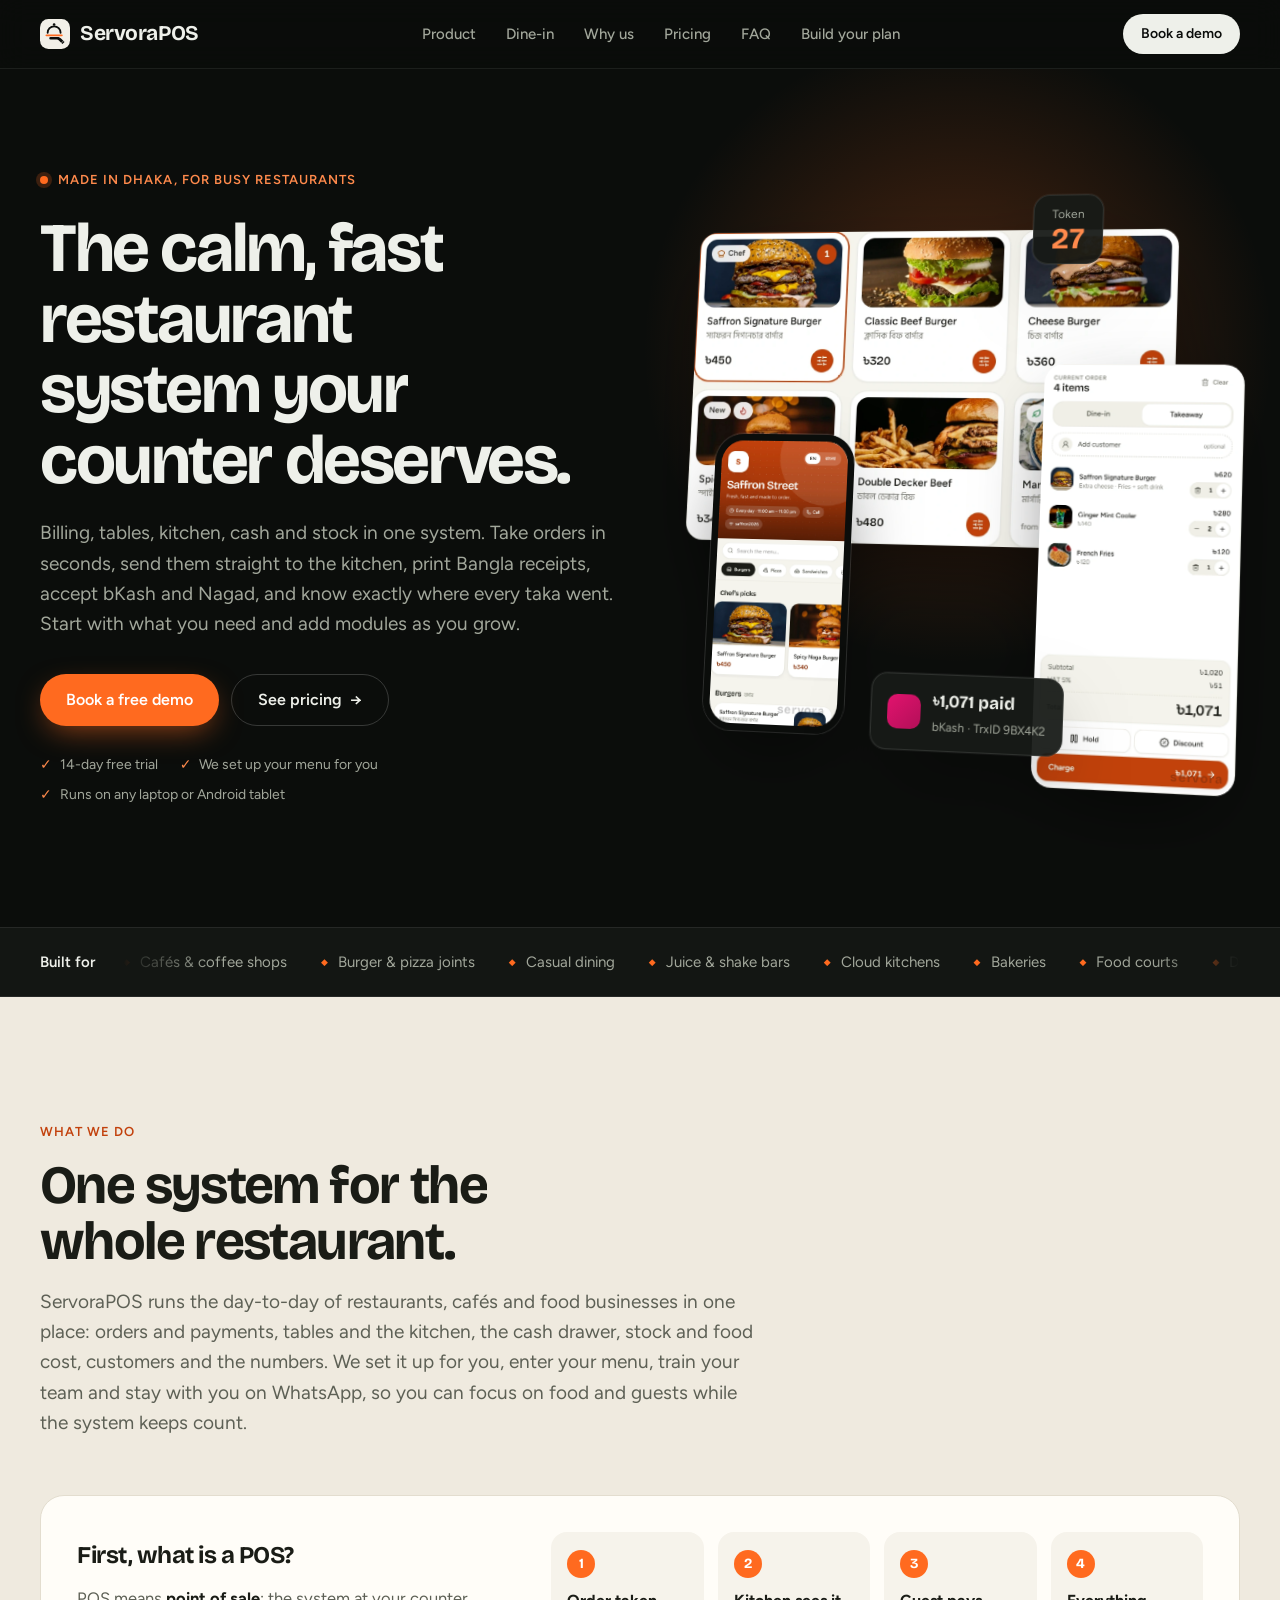
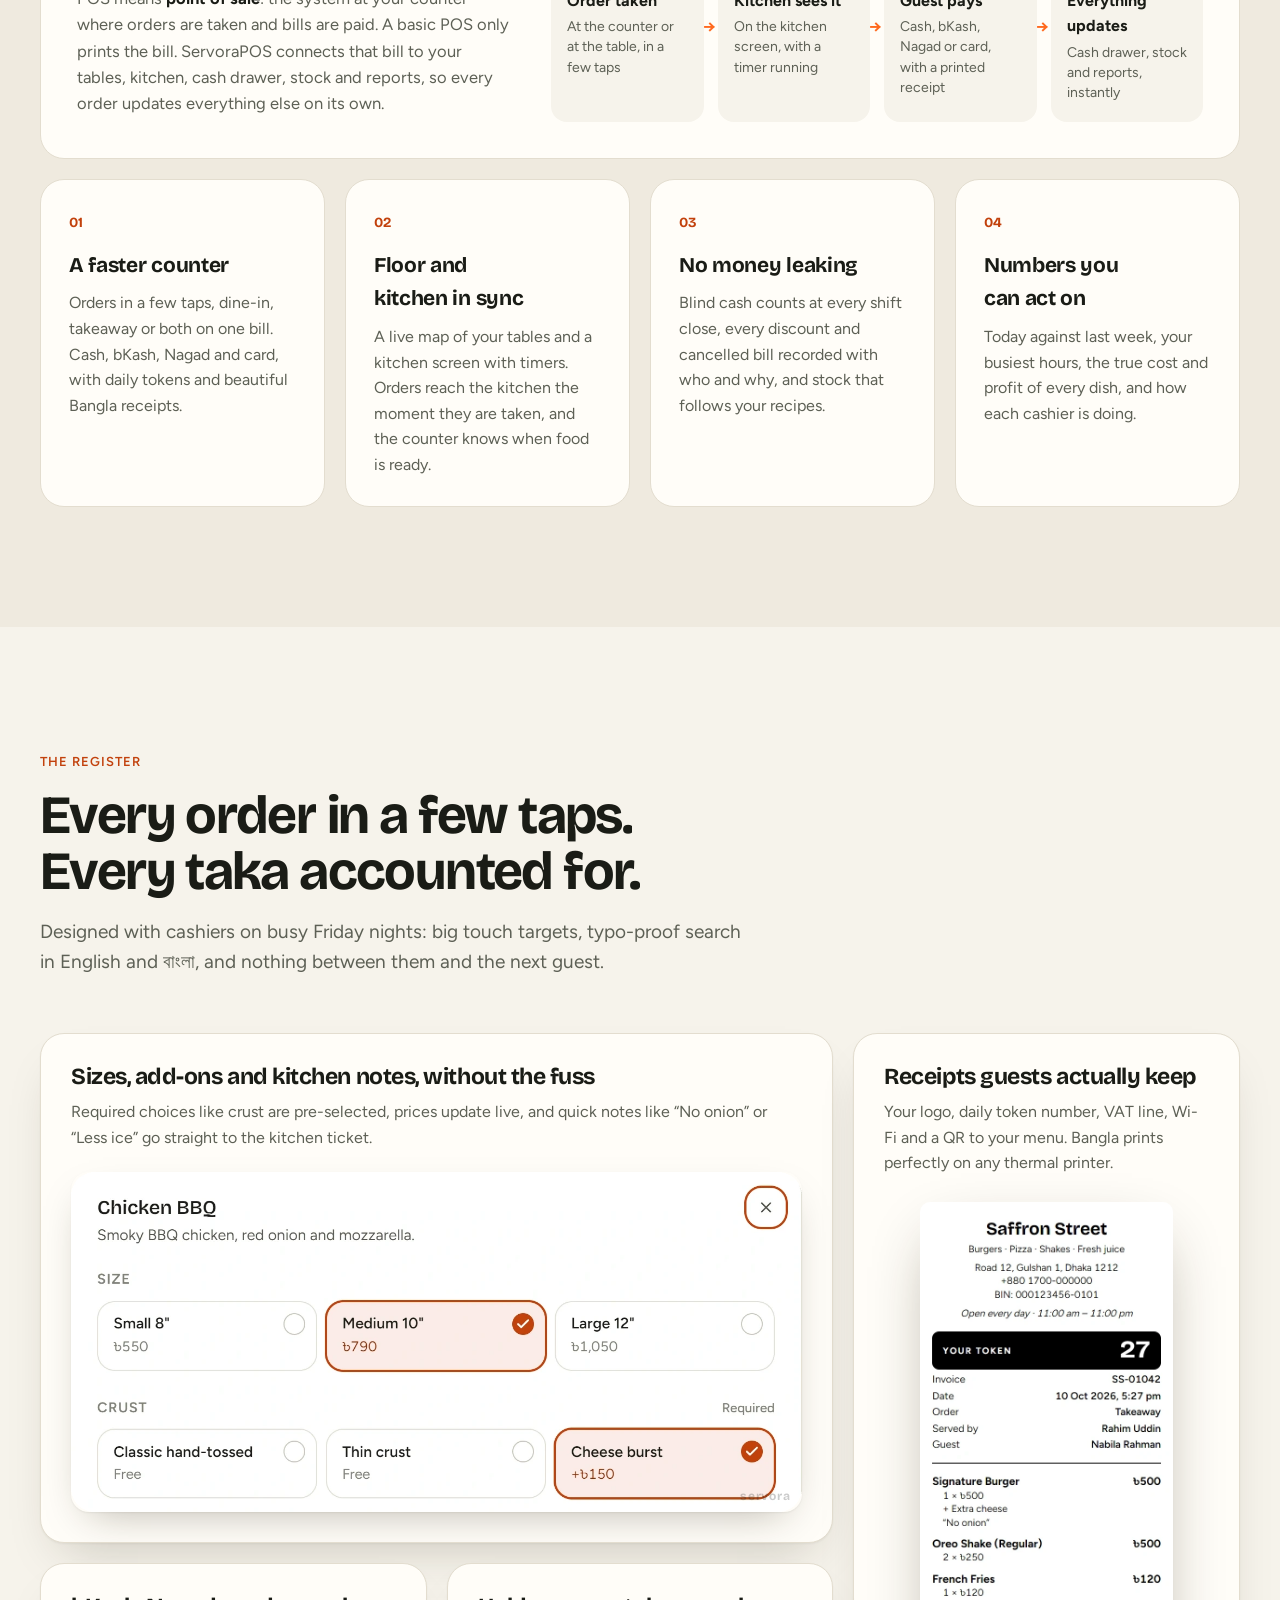
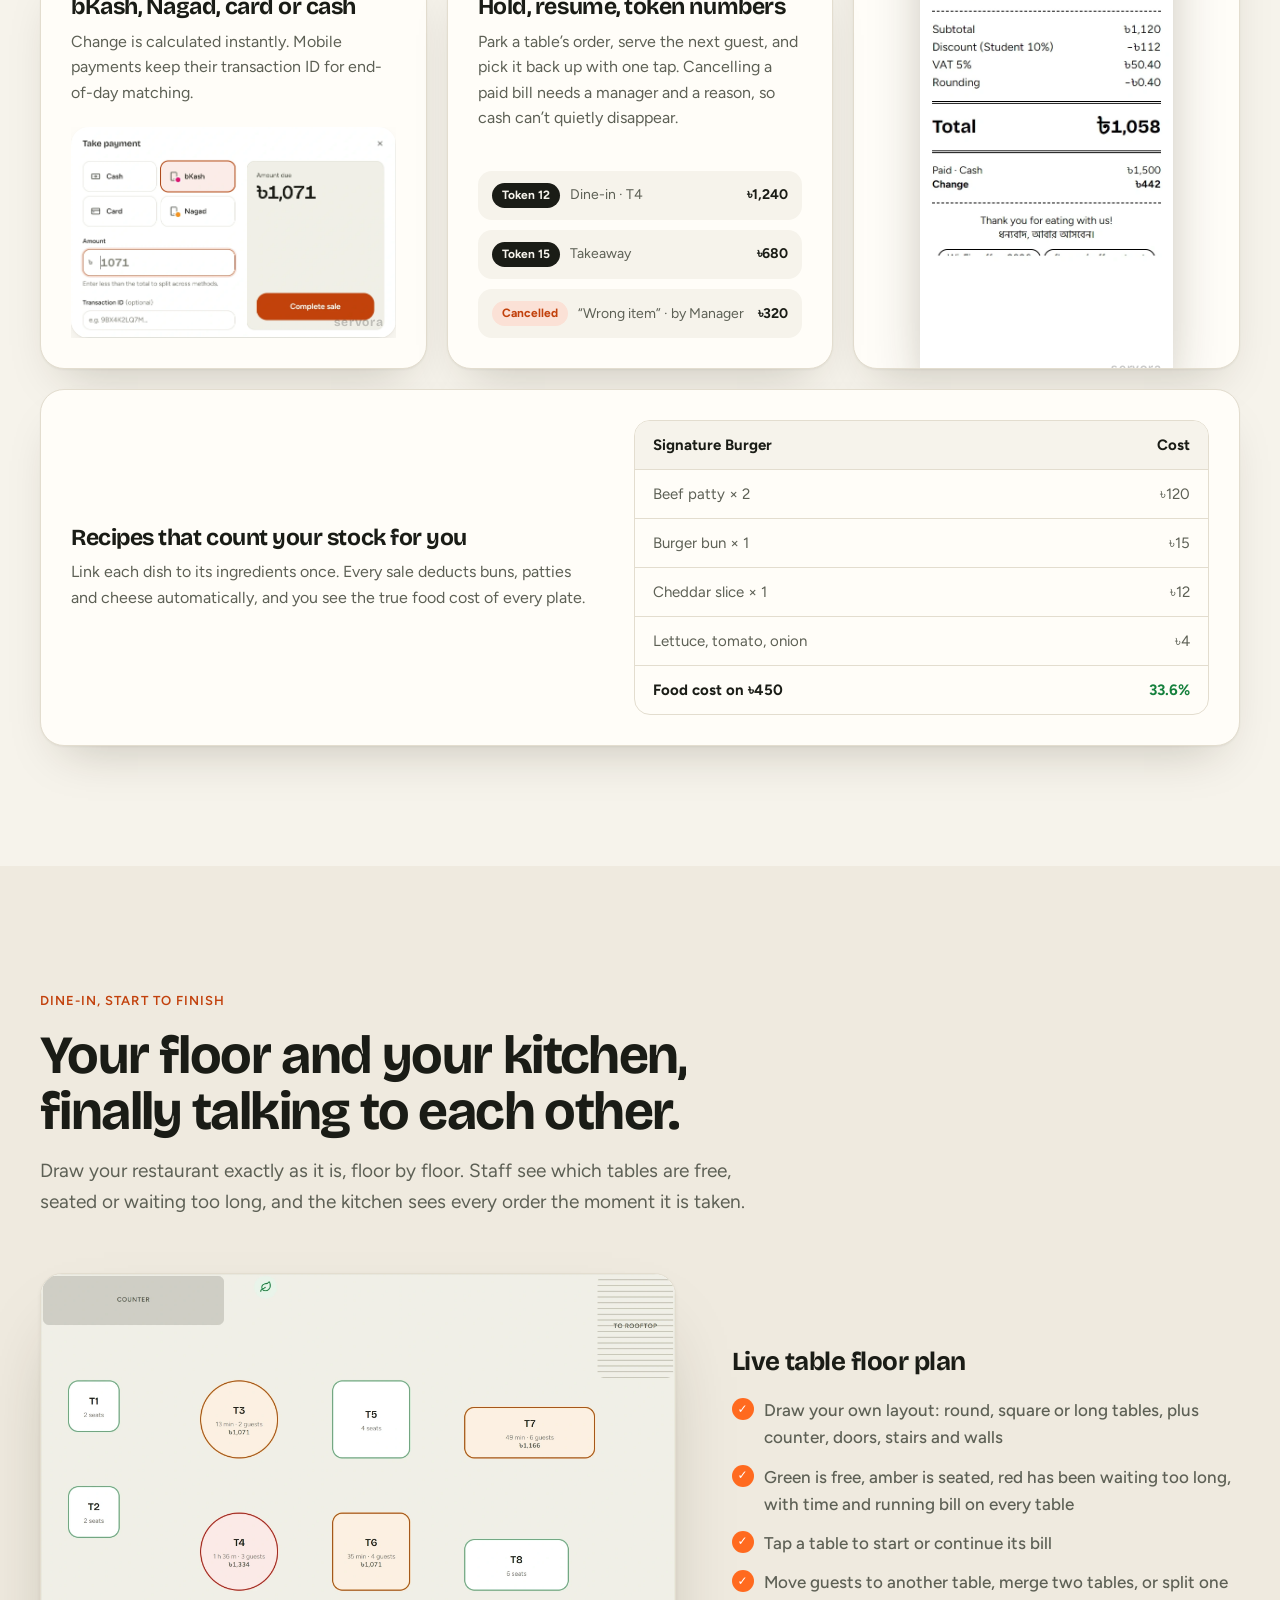
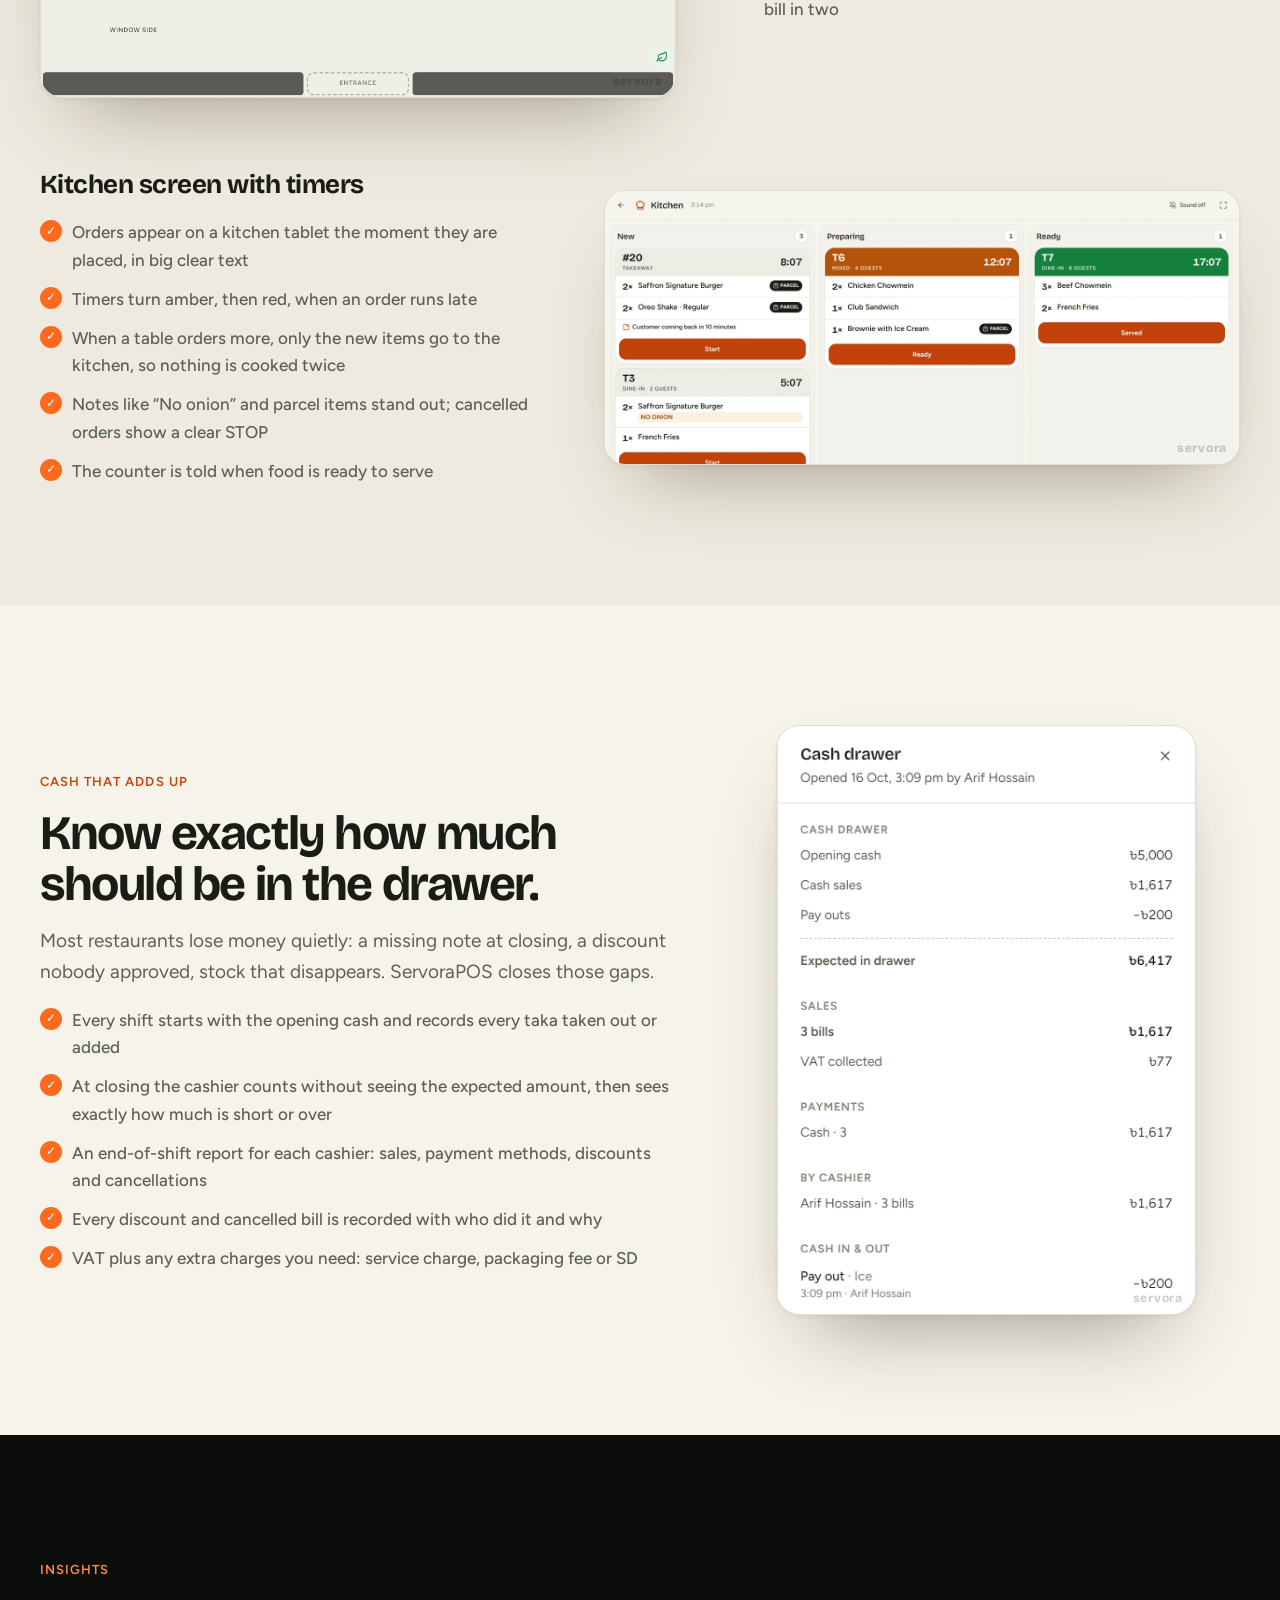
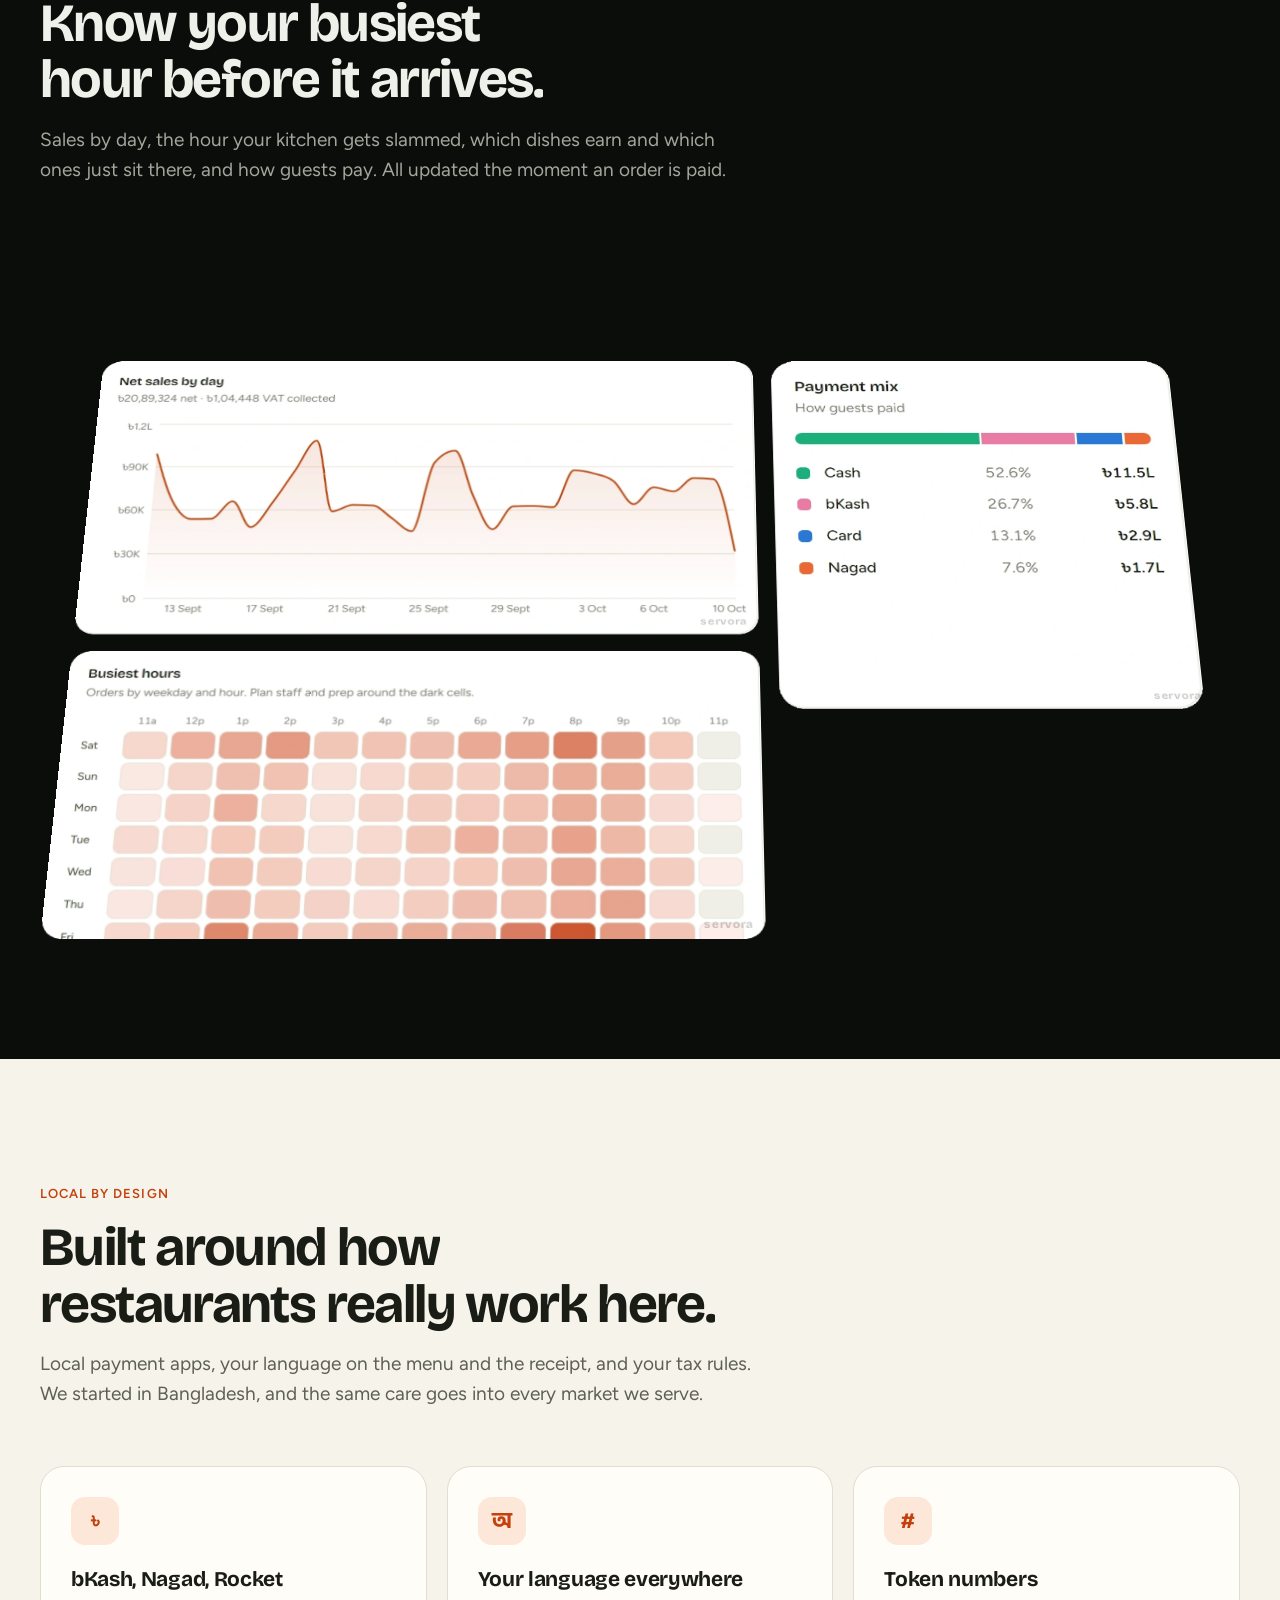
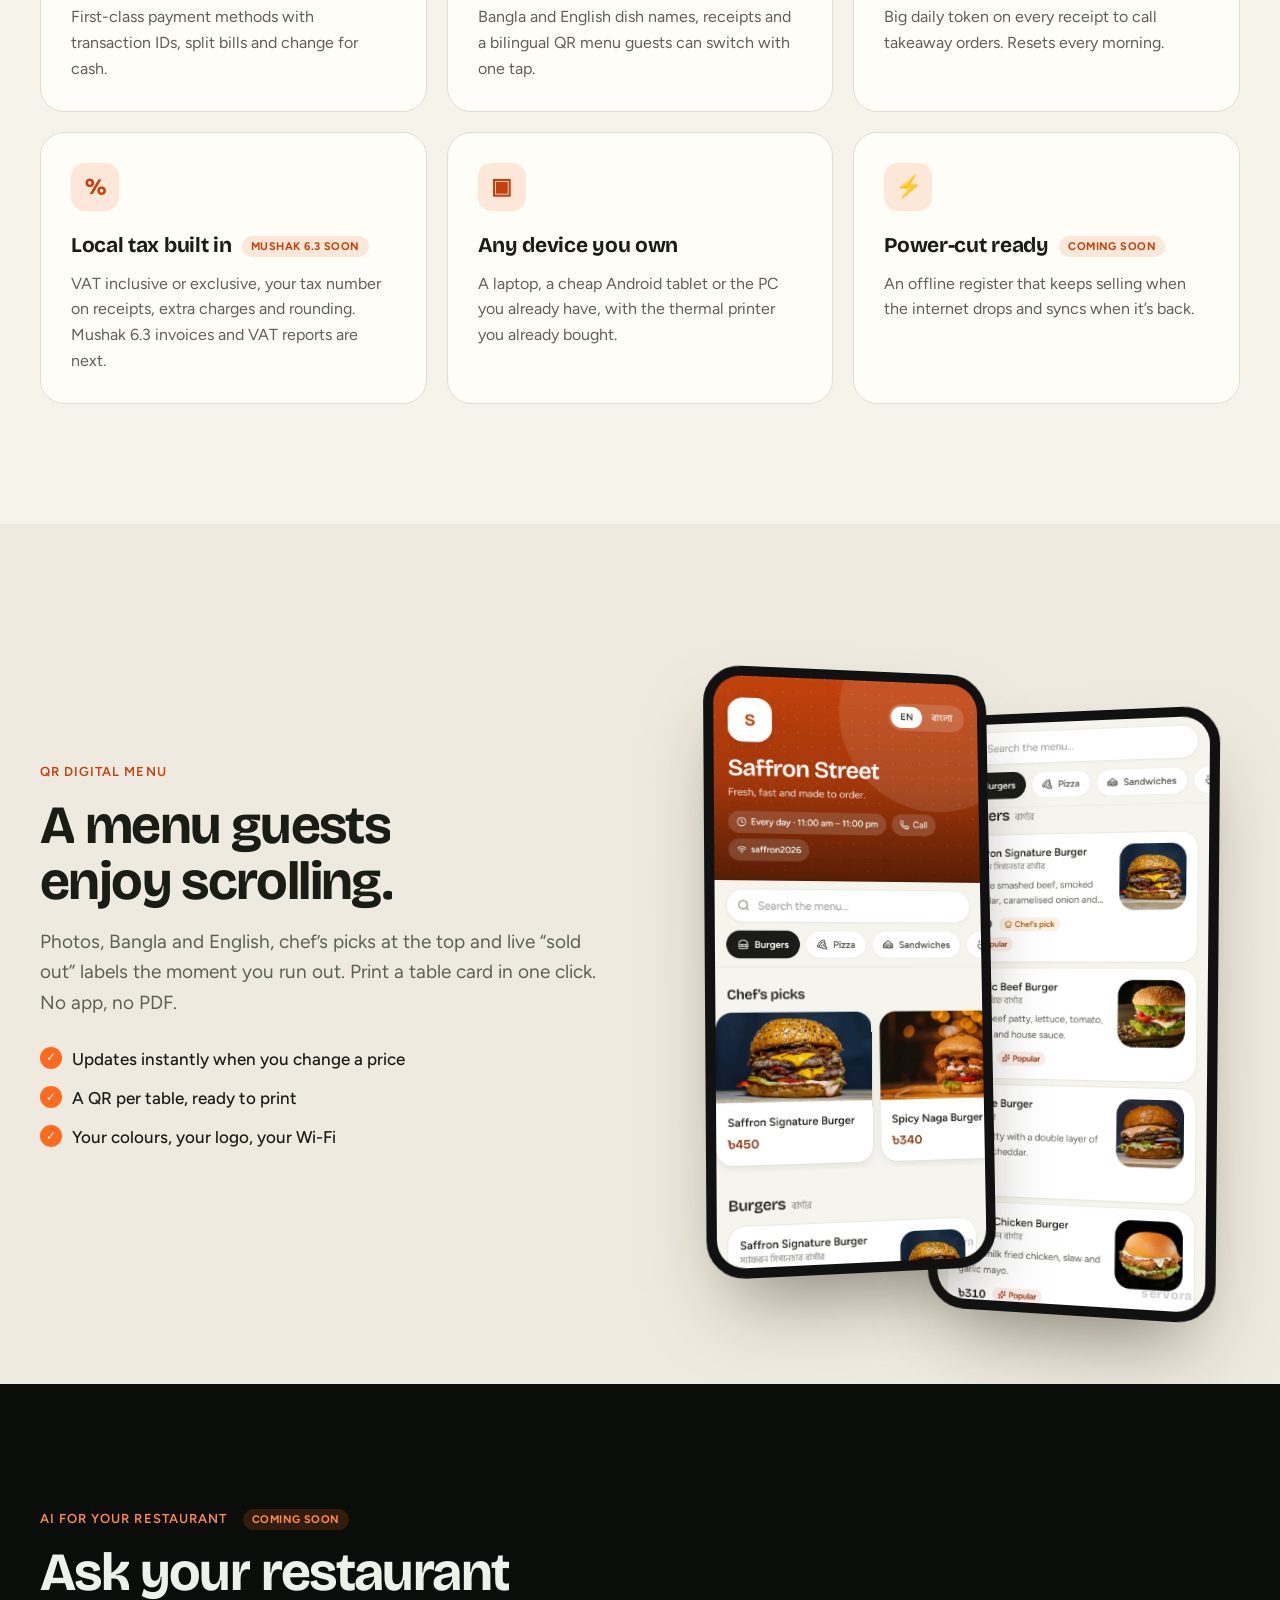
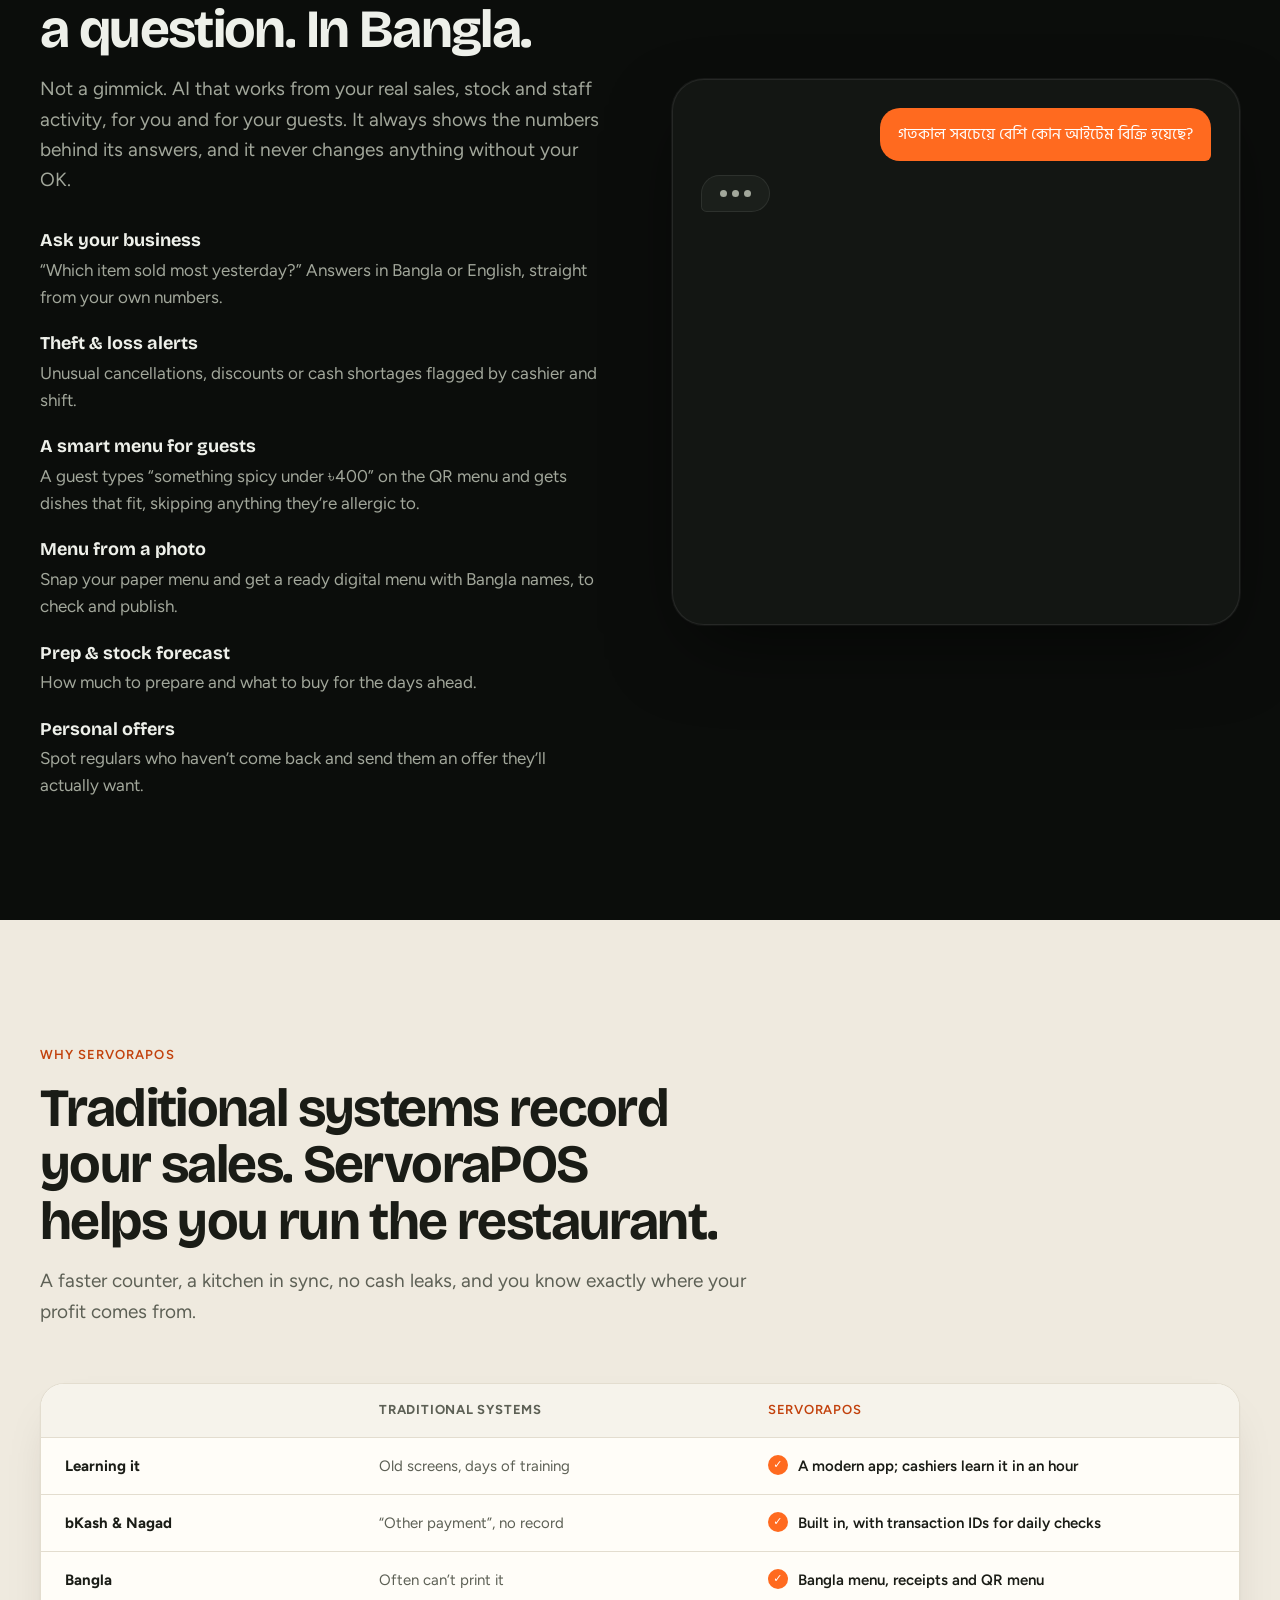
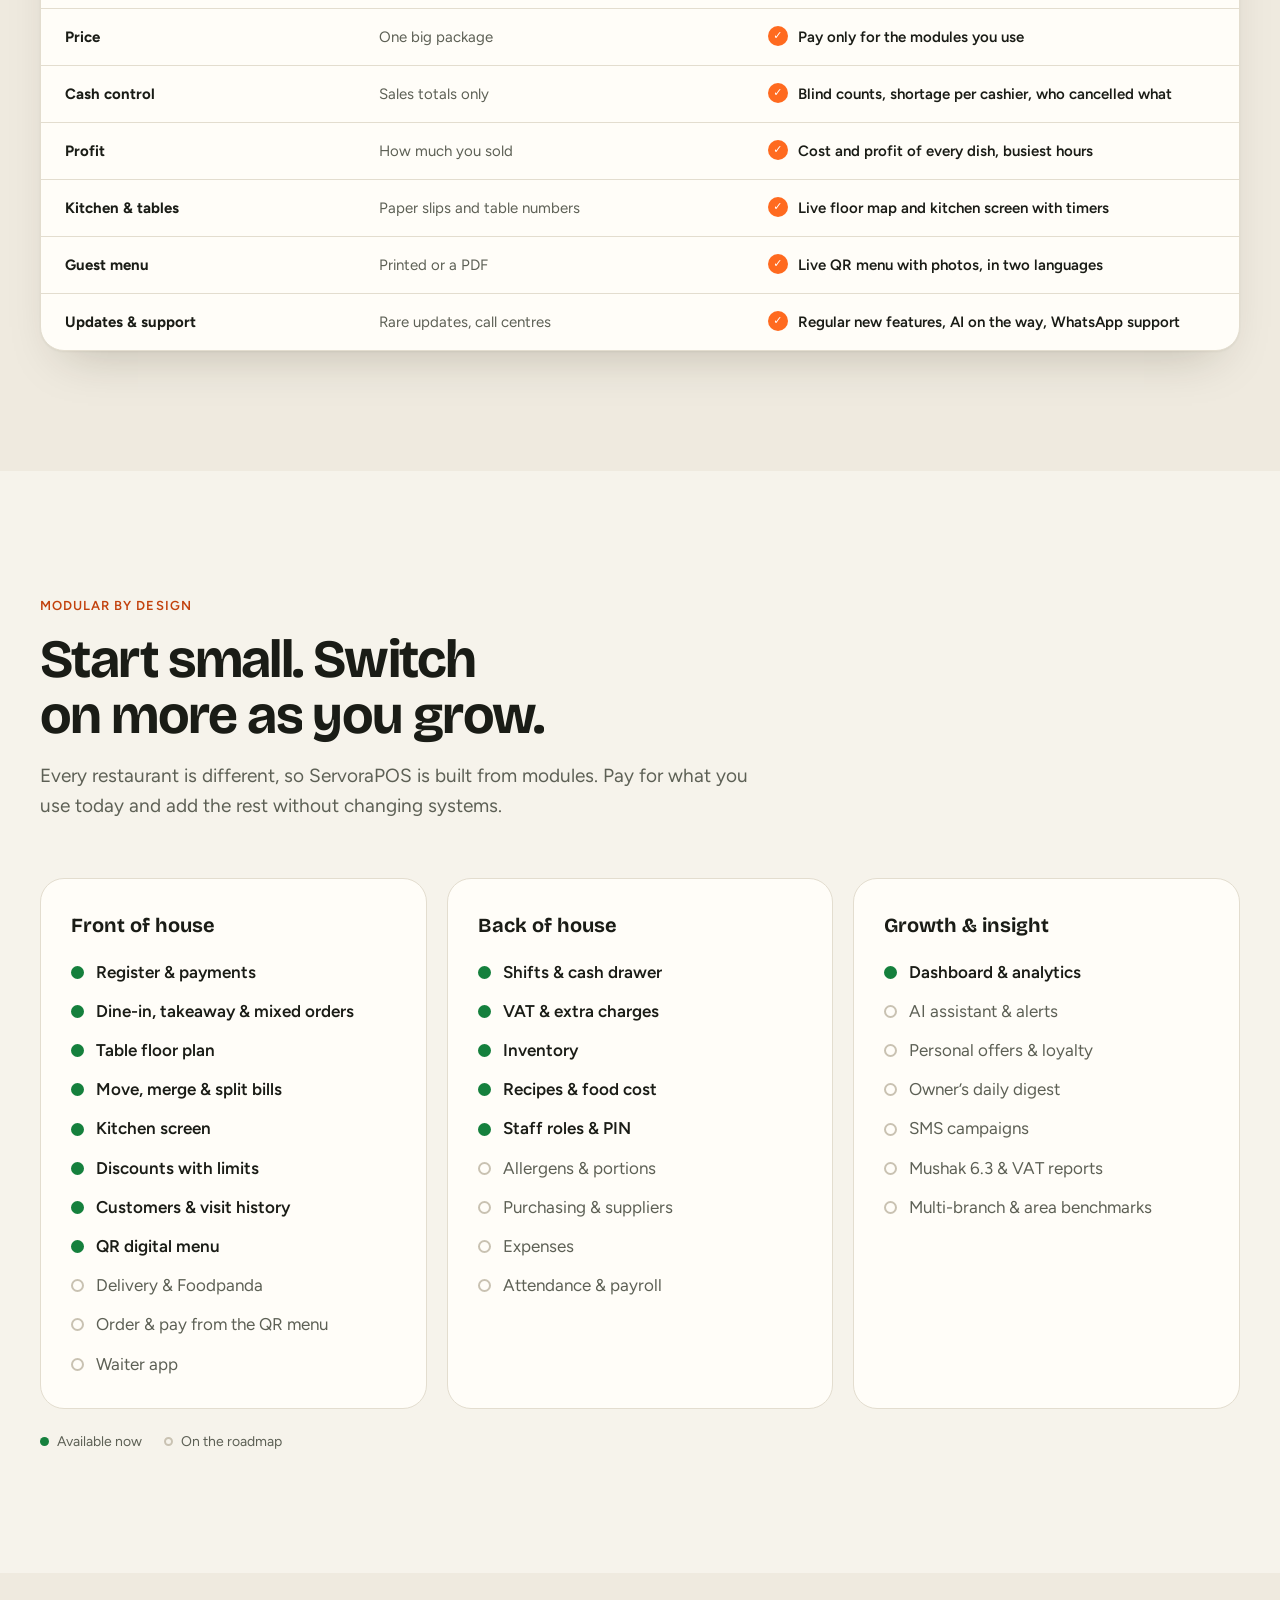
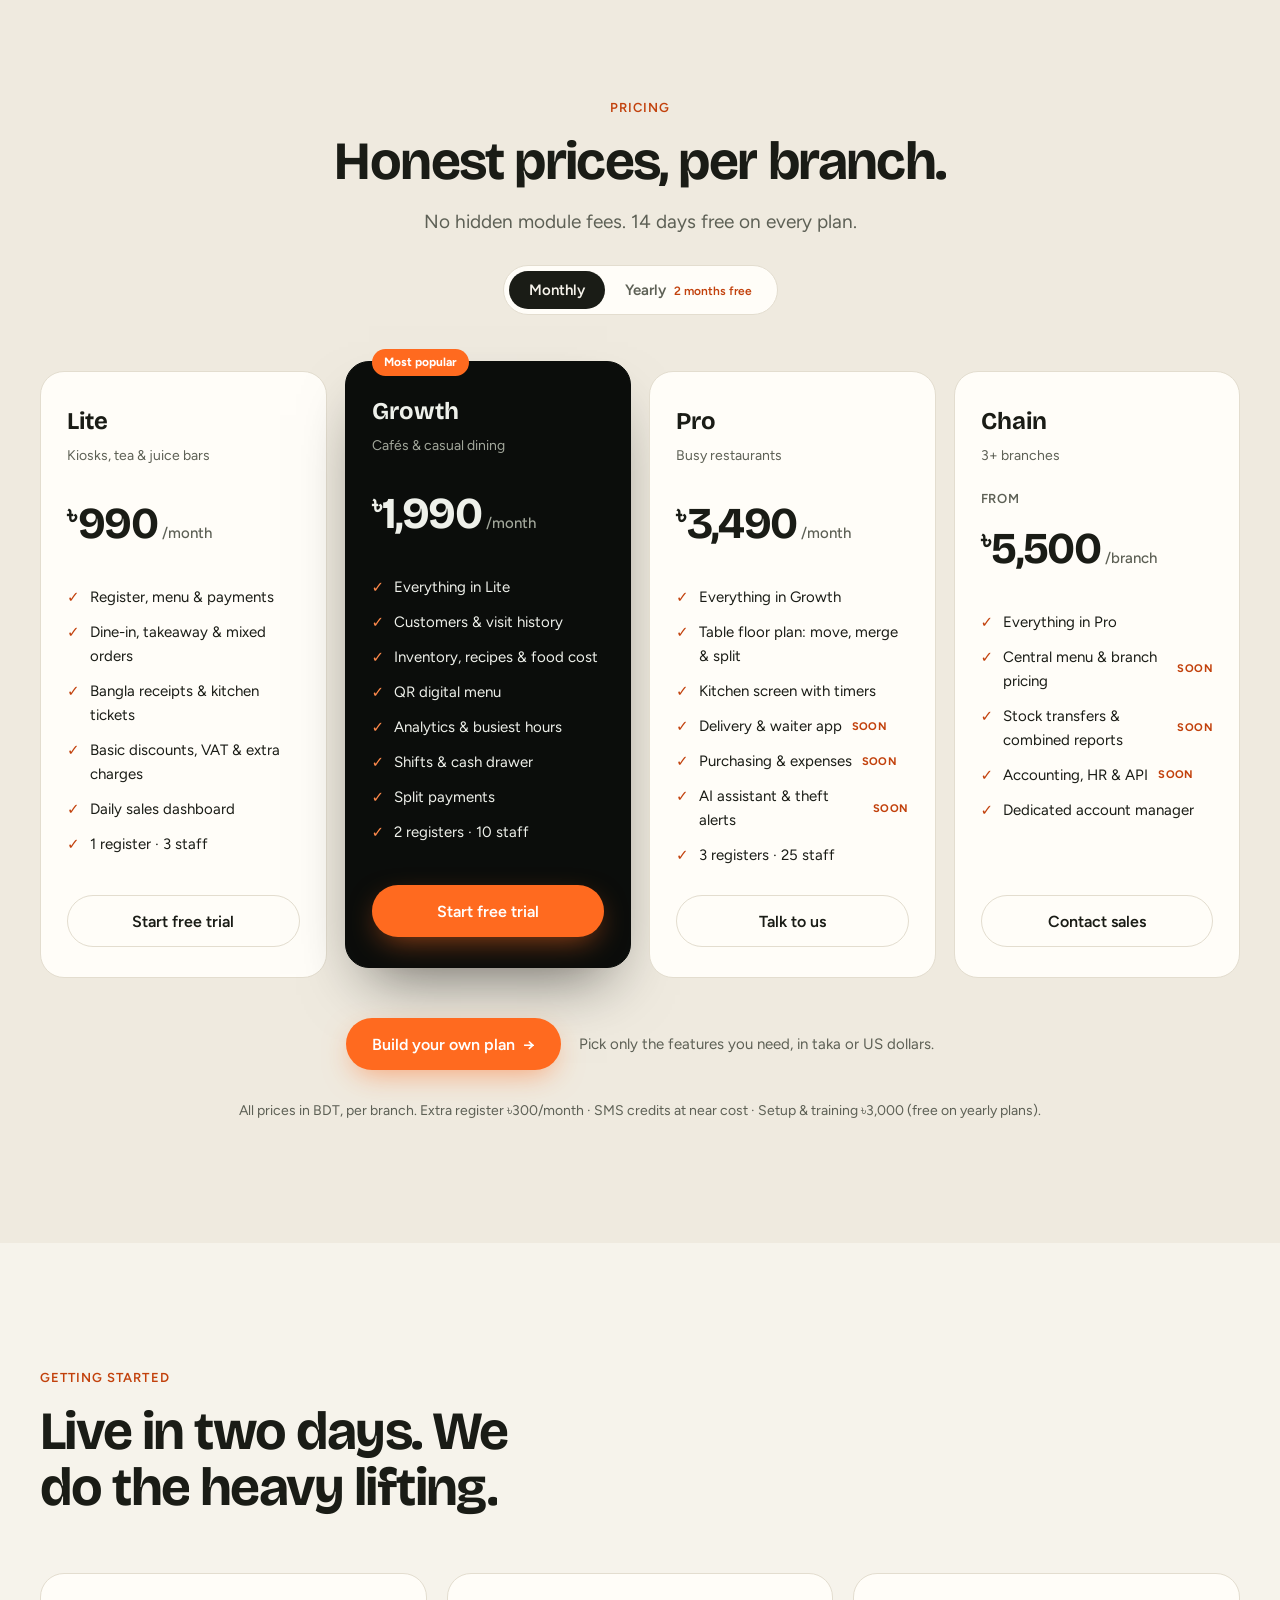
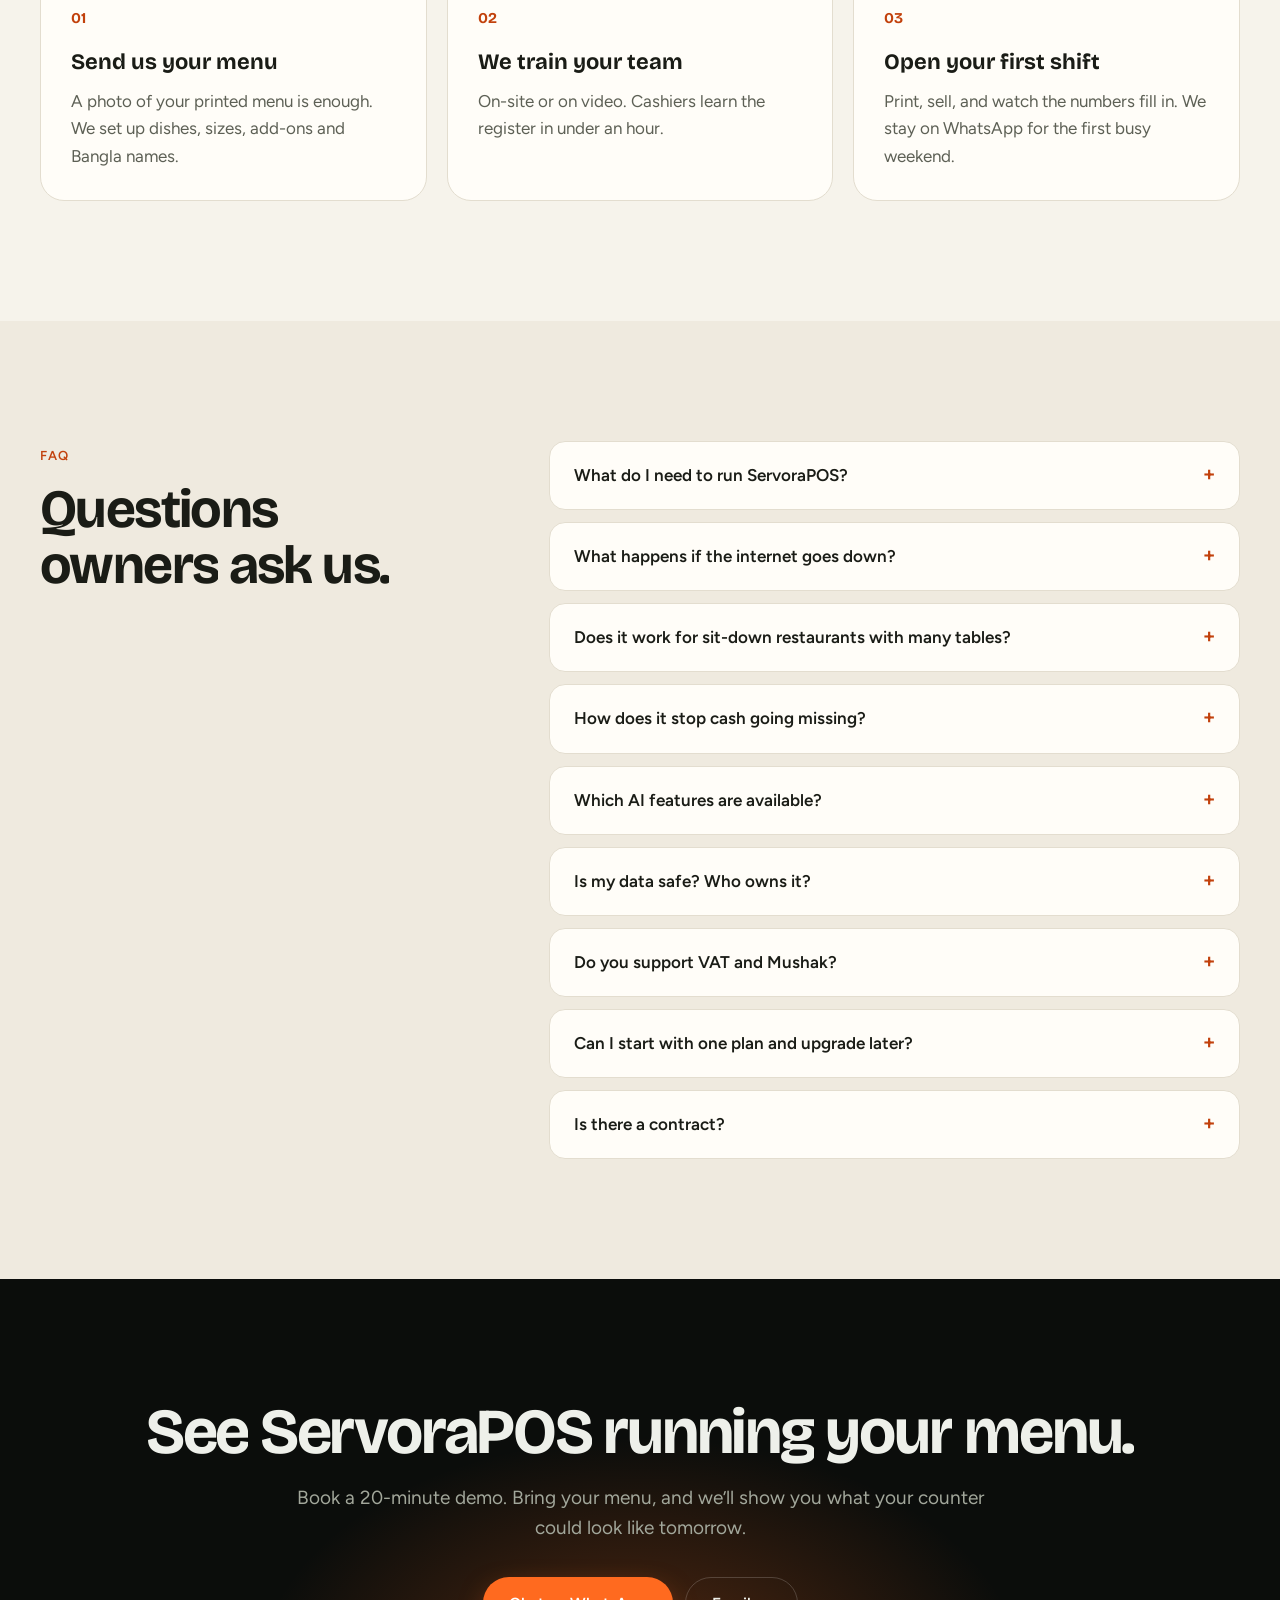
==== commit ac850e05: "Plan page and roadmap: order and pay from the QR menu" ====
--- a/index.html
+++ b/index.html
@@ -382,7 +382,7 @@
                         <li class="live">Customers &amp; visit history</li>
                         <li class="live">QR digital menu</li>
                         <li>Delivery &amp; Foodpanda</li>
-                        <li>QR table ordering</li>
+                        <li>Order &amp; pay from the QR menu</li>
                         <li>Waiter app</li>
                     </ul>
                 </div>
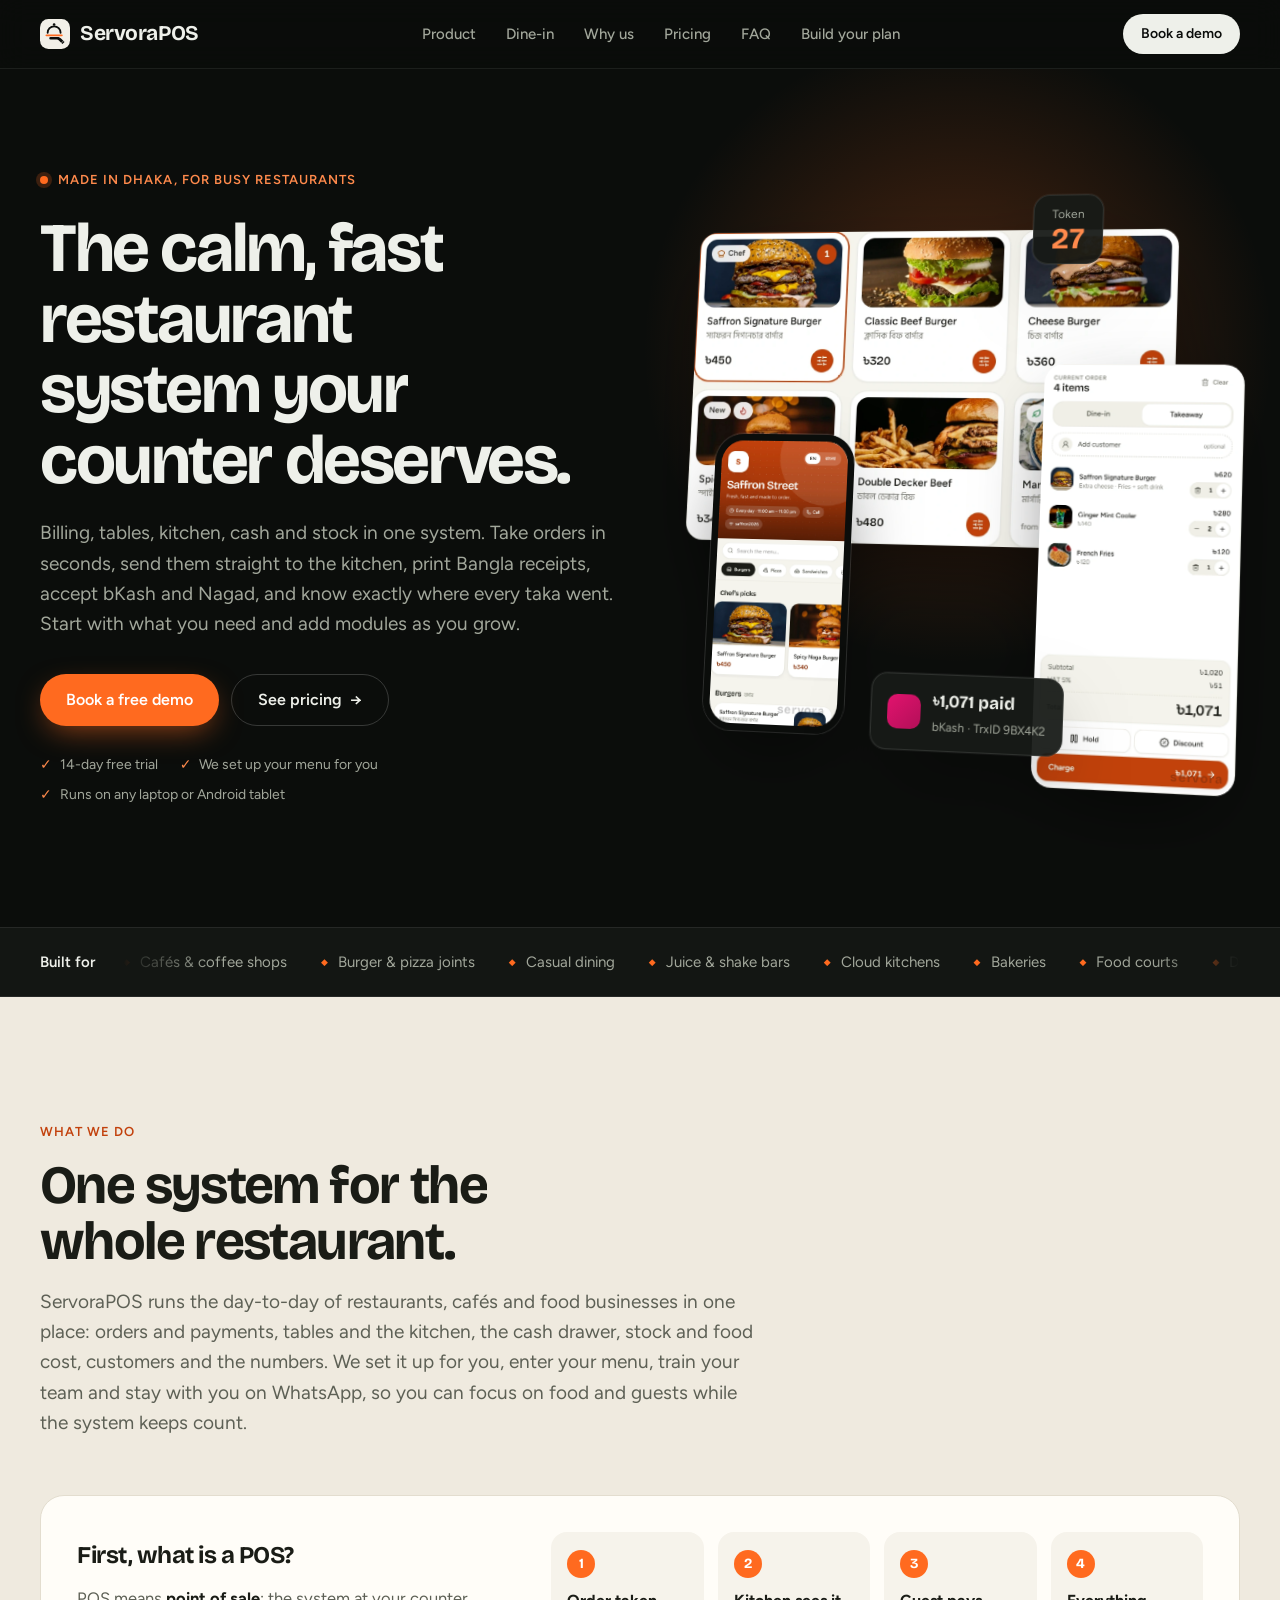
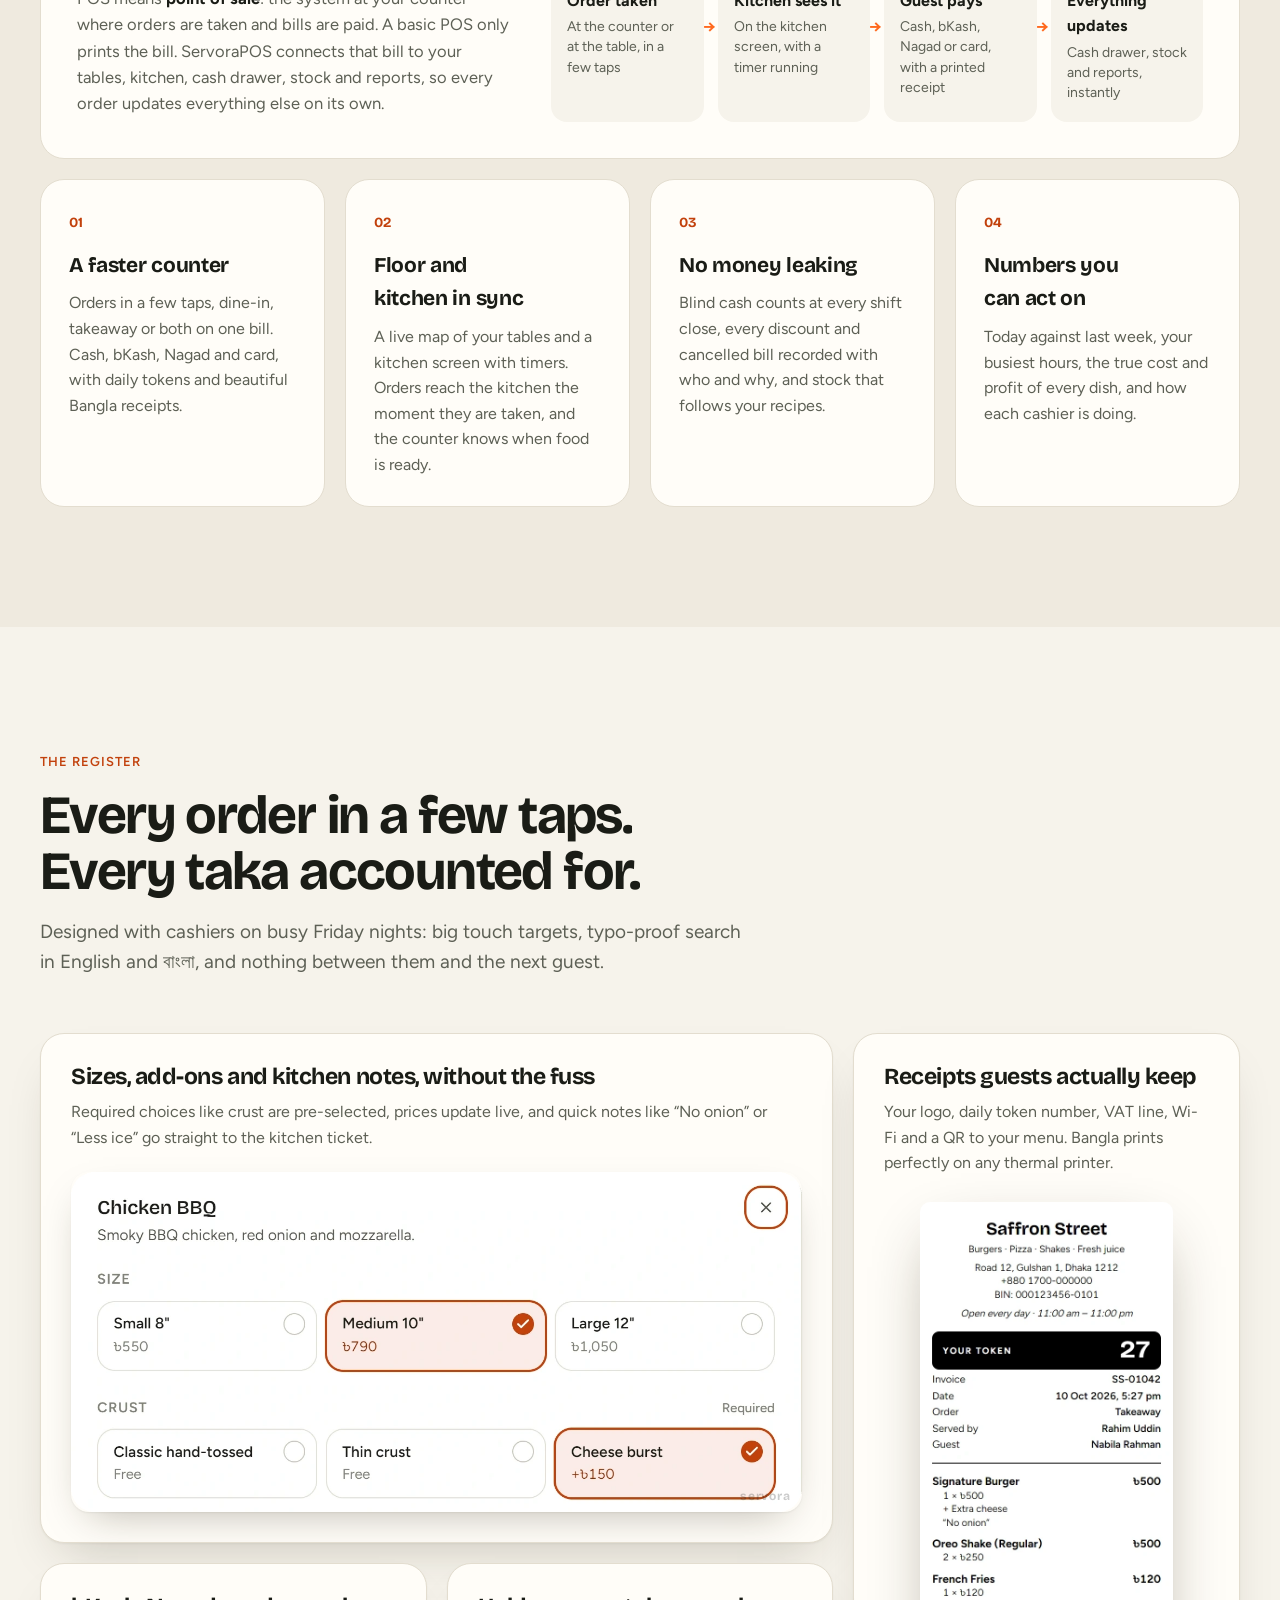
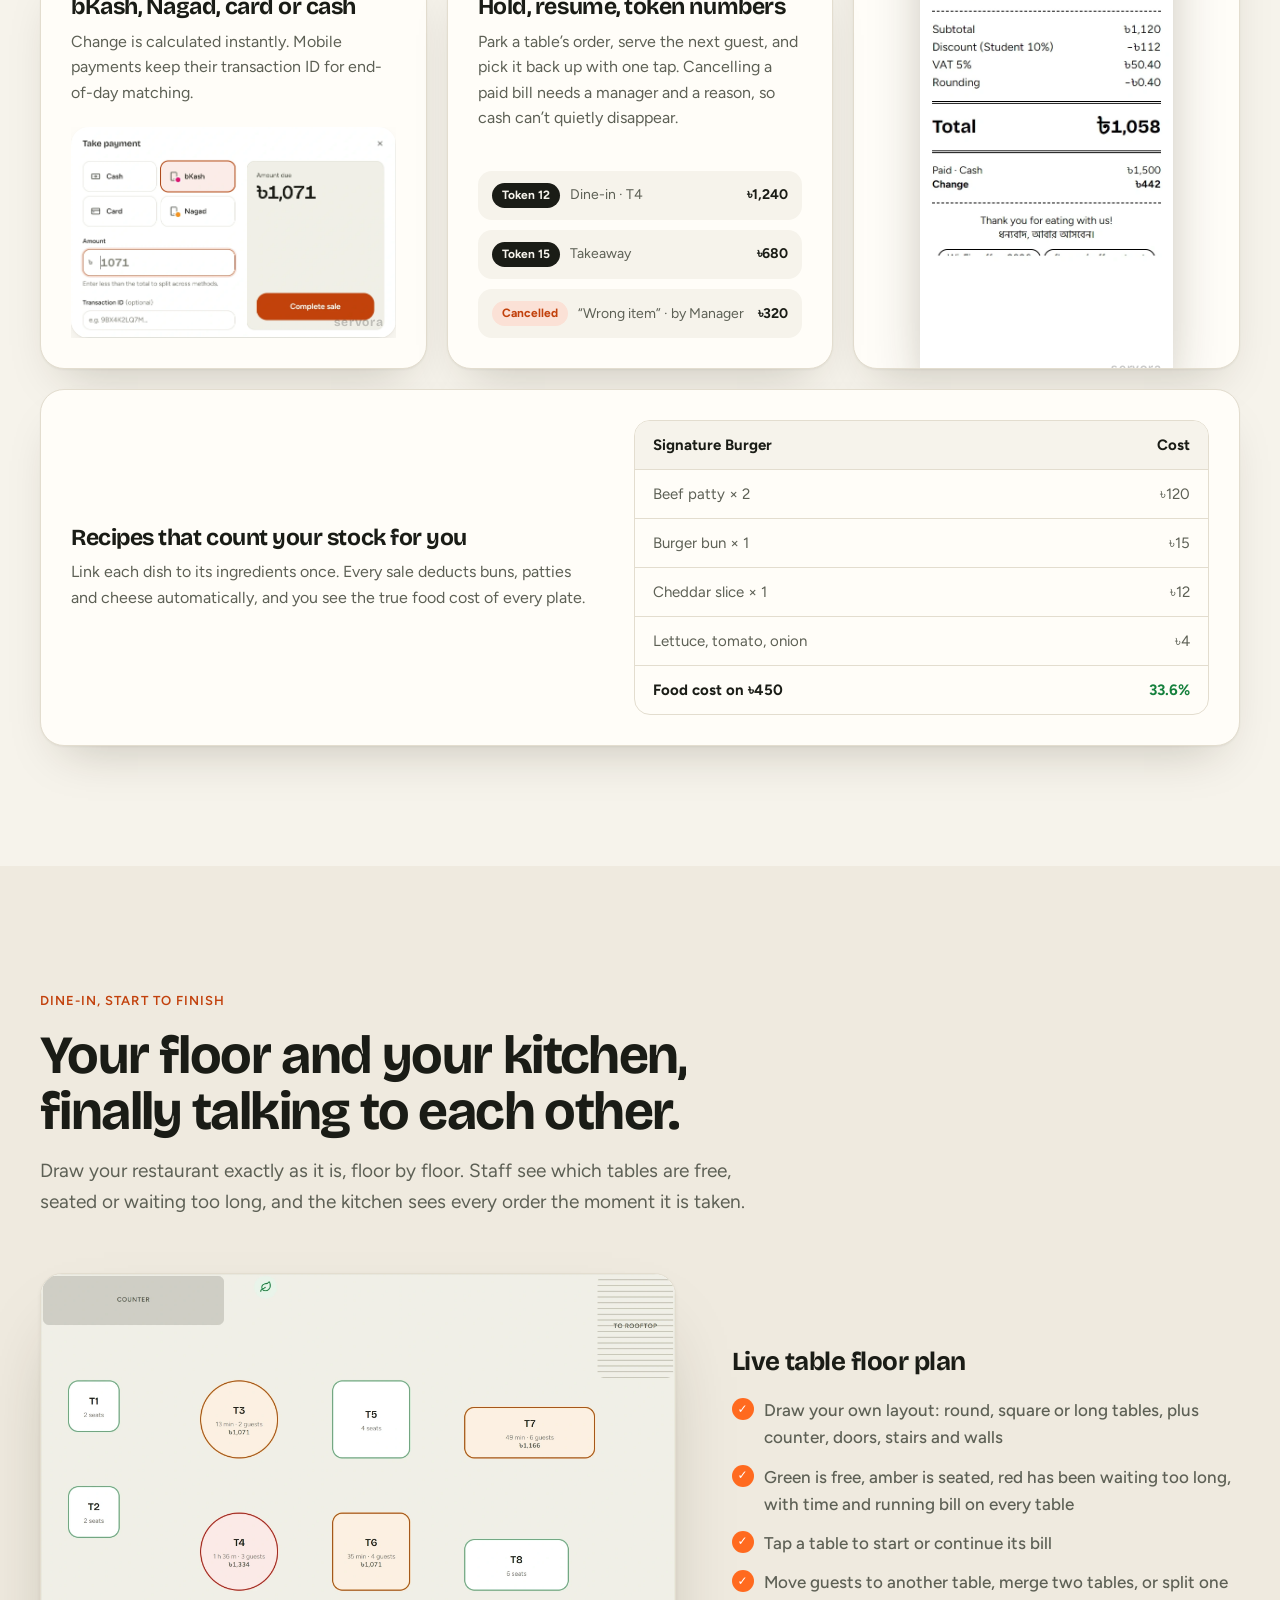
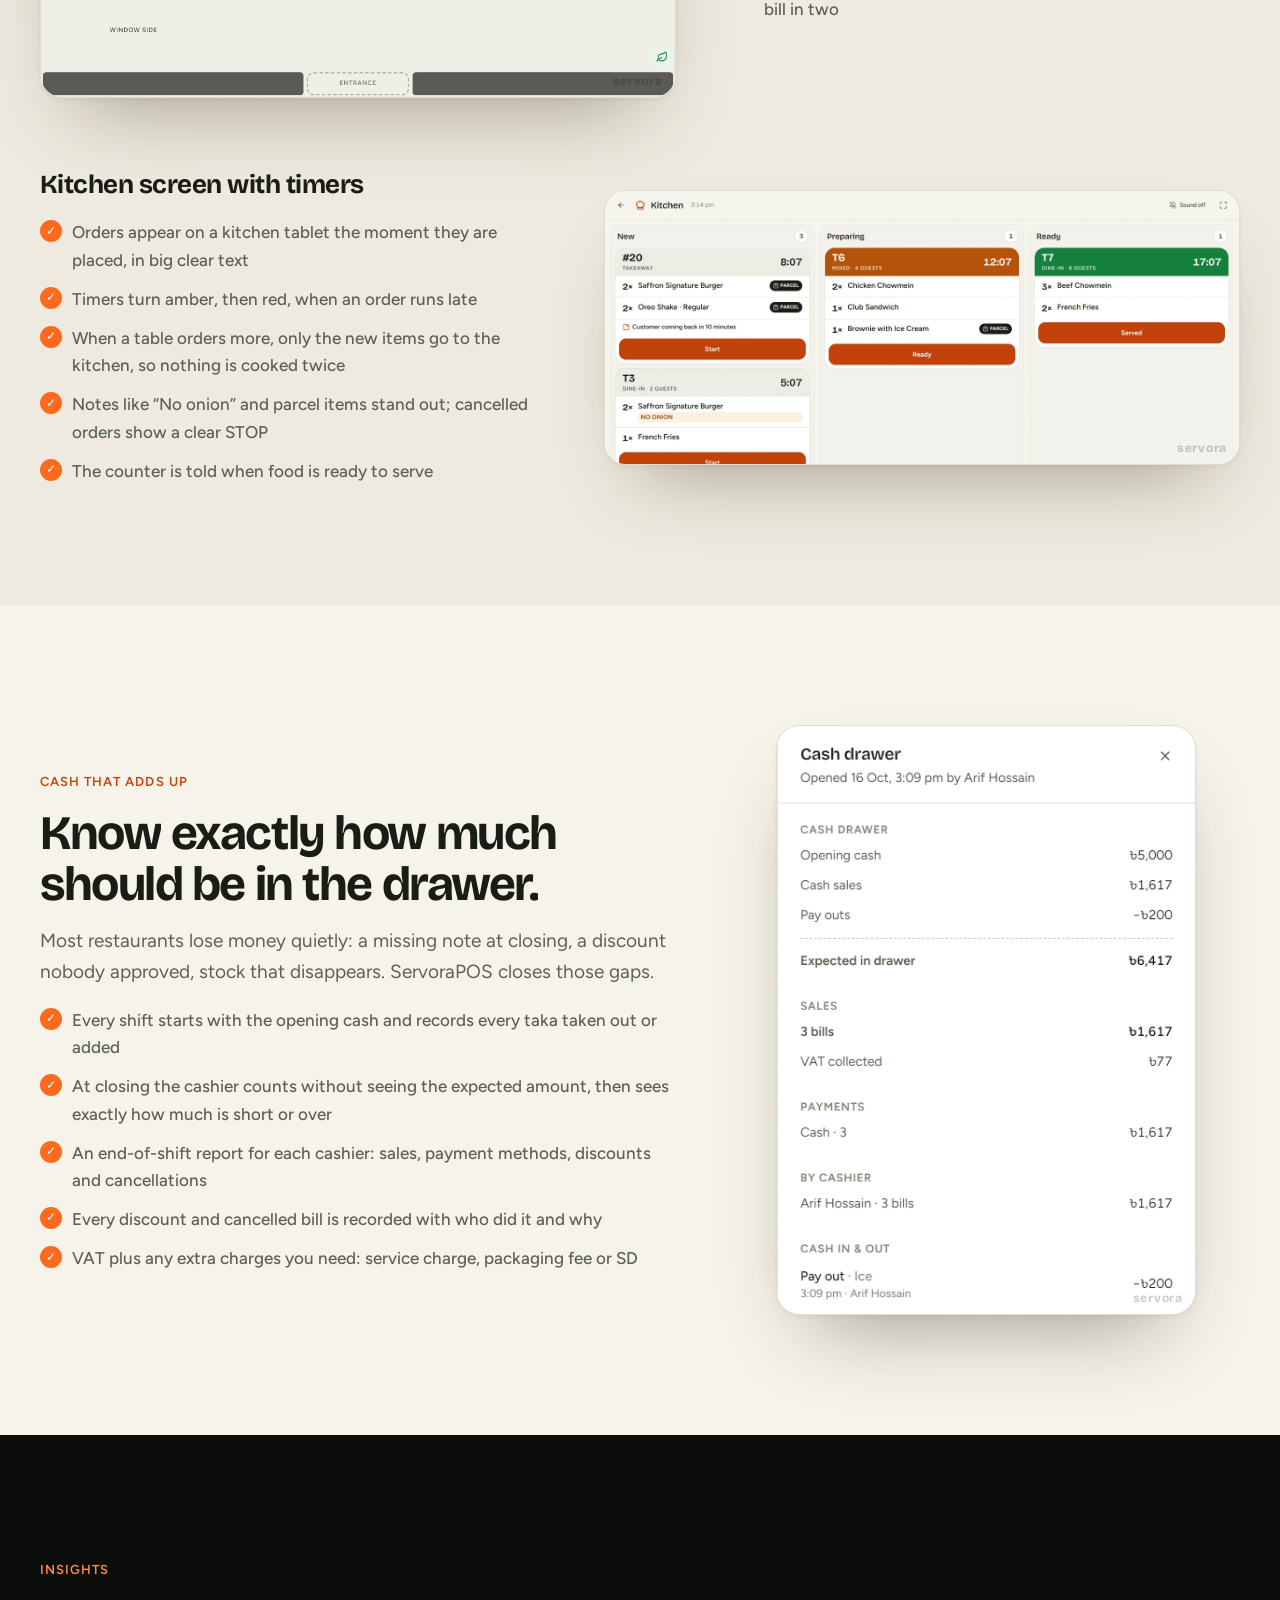
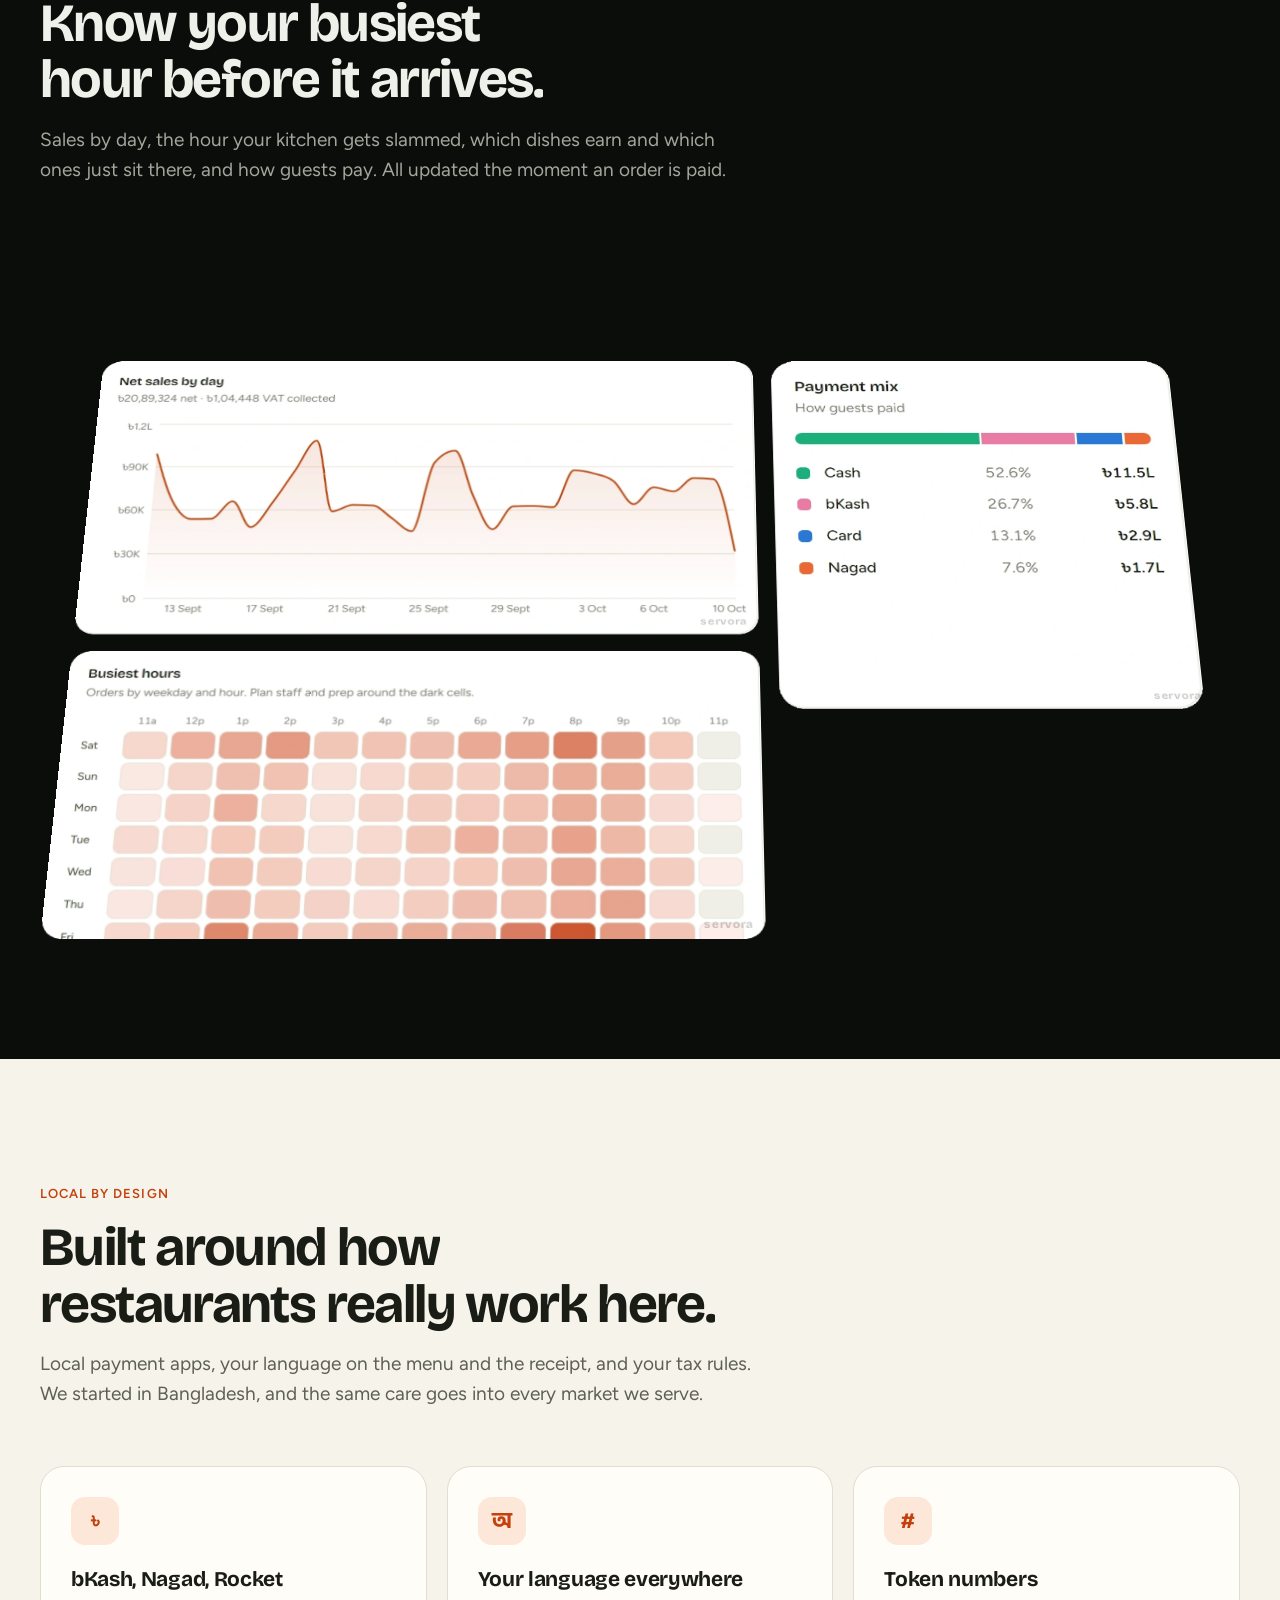
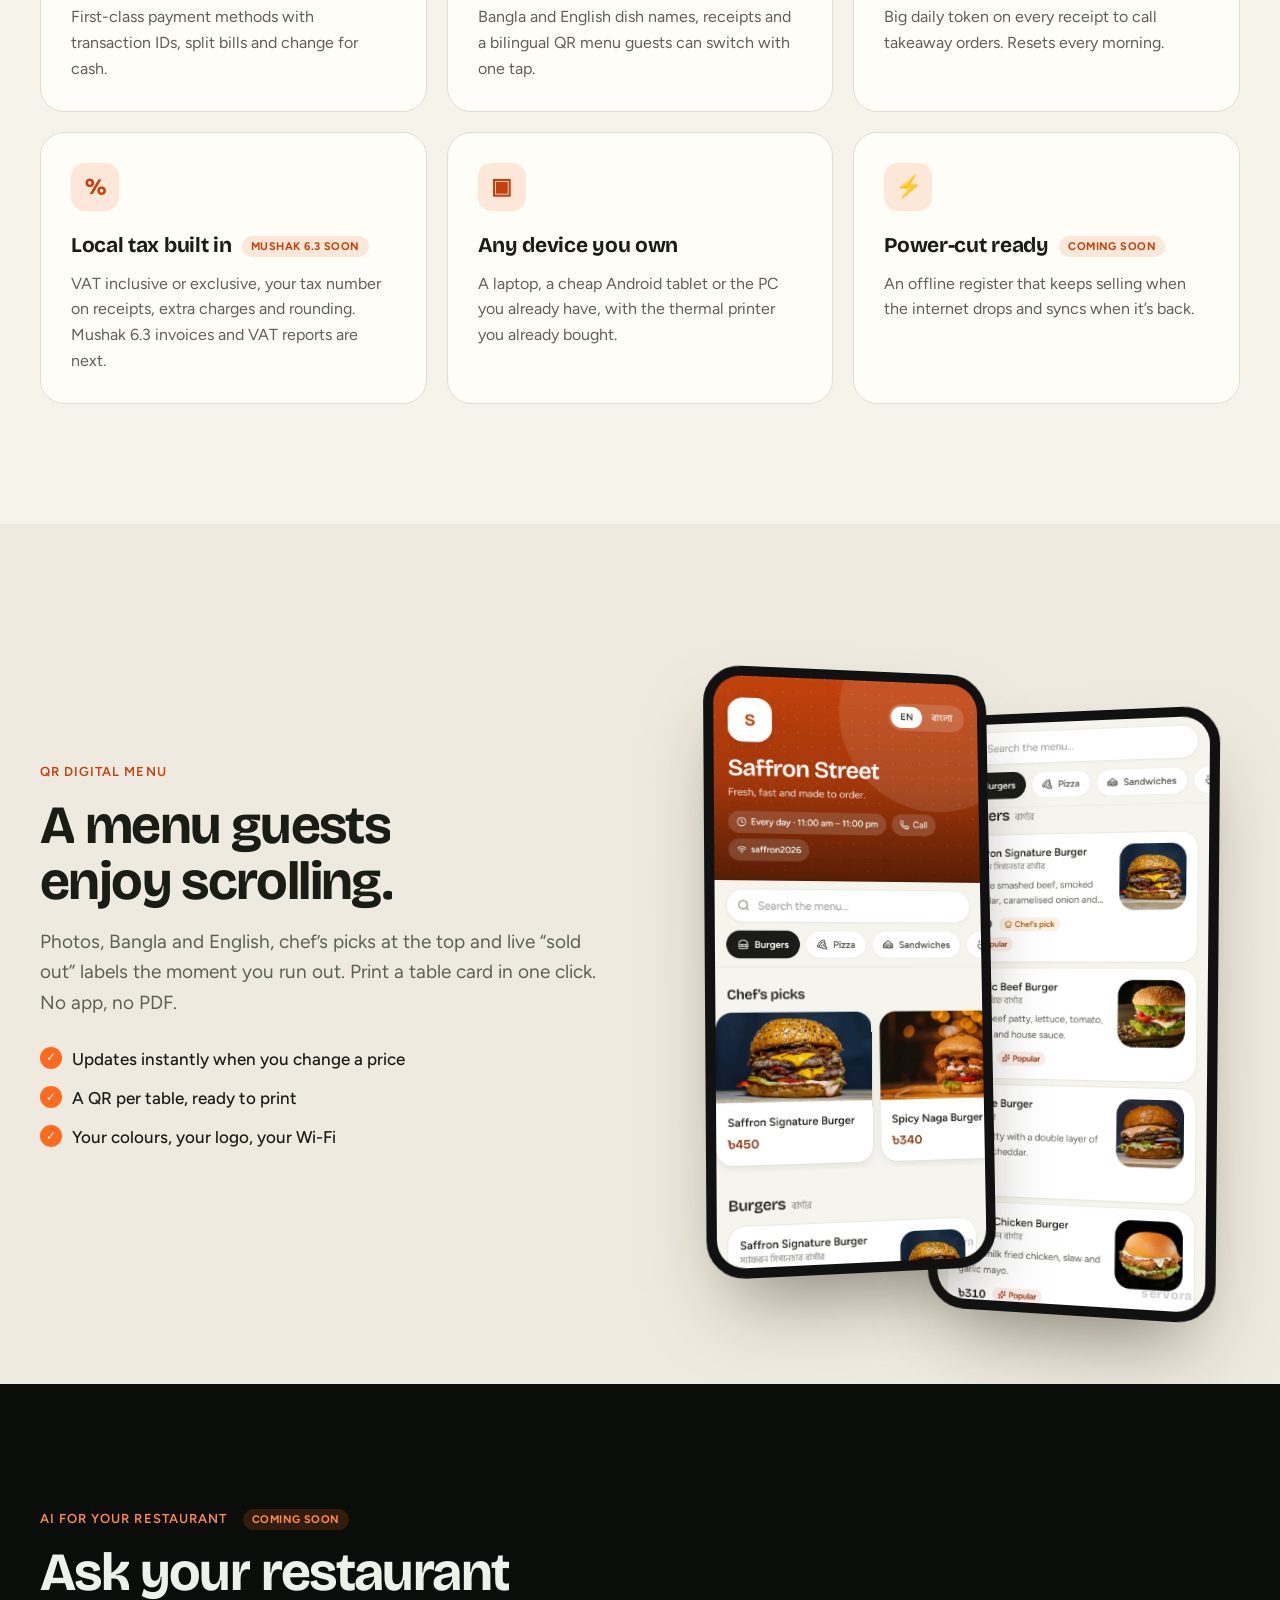
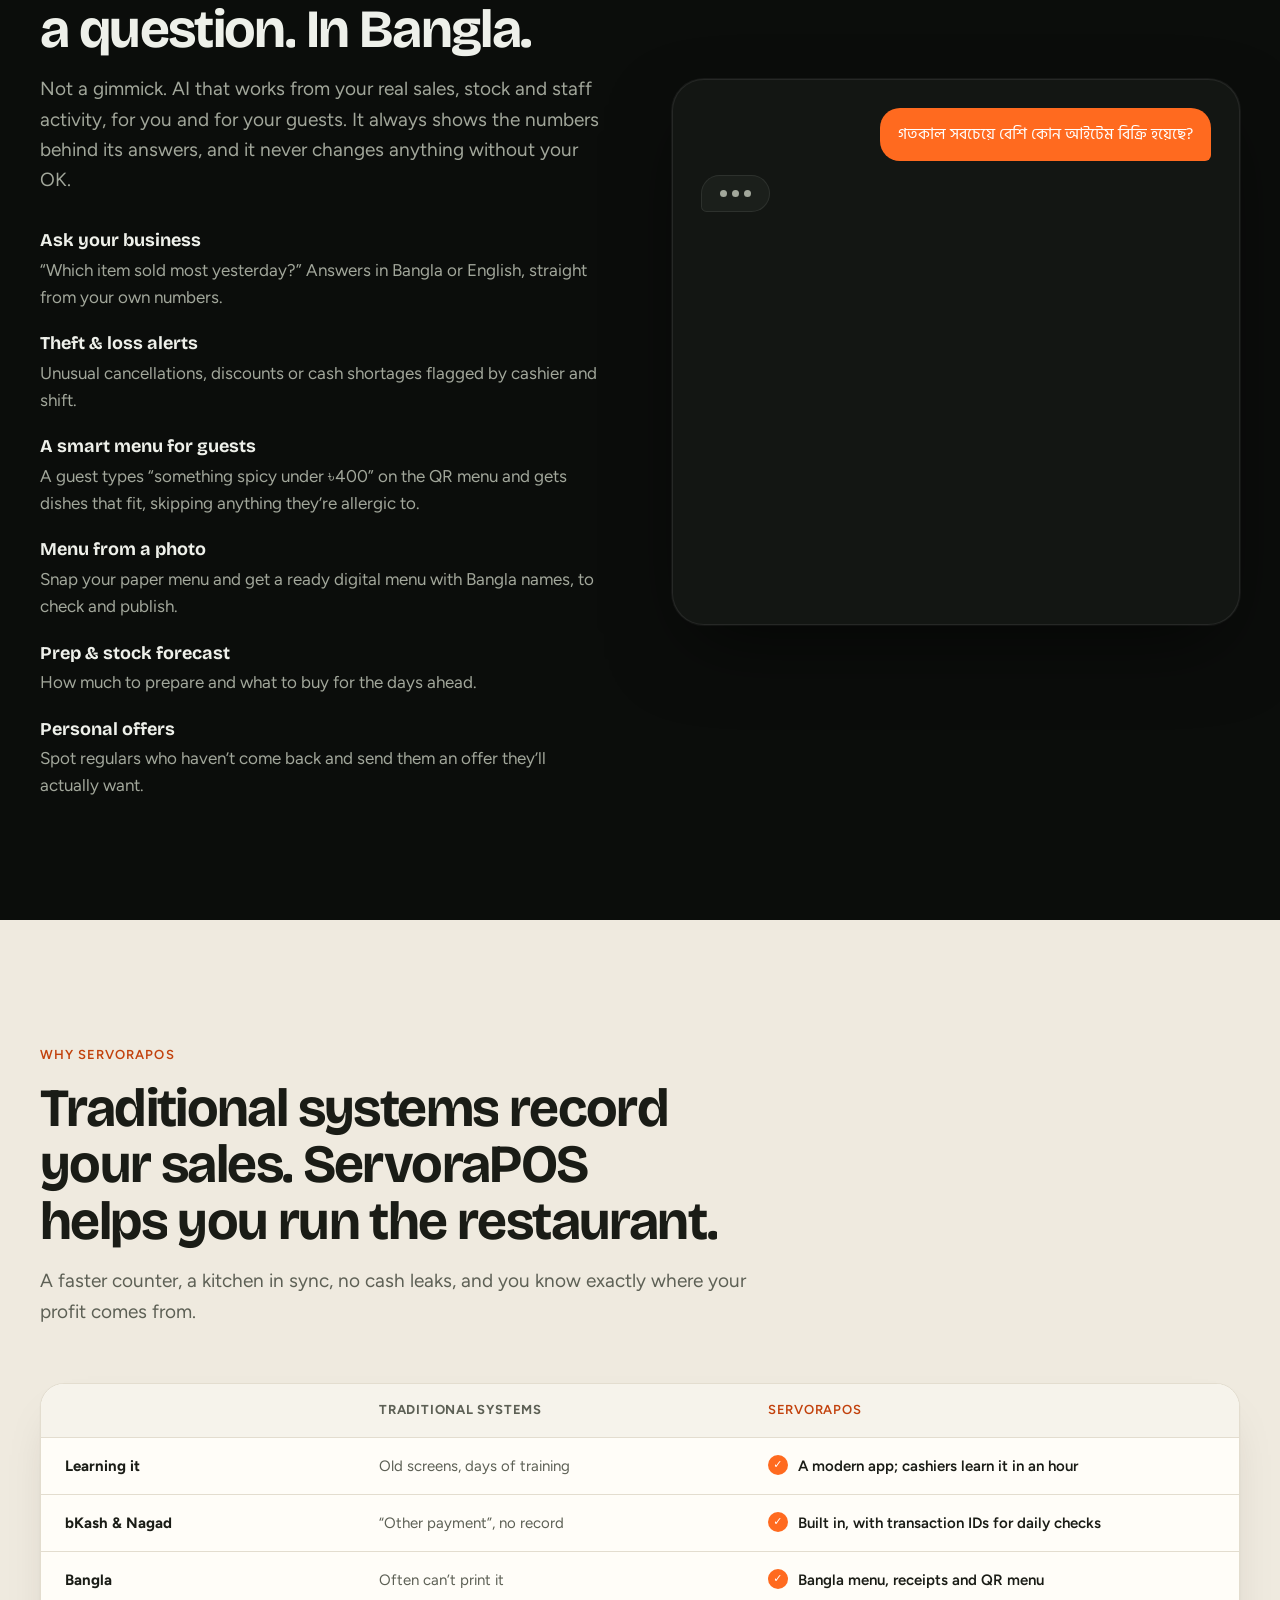
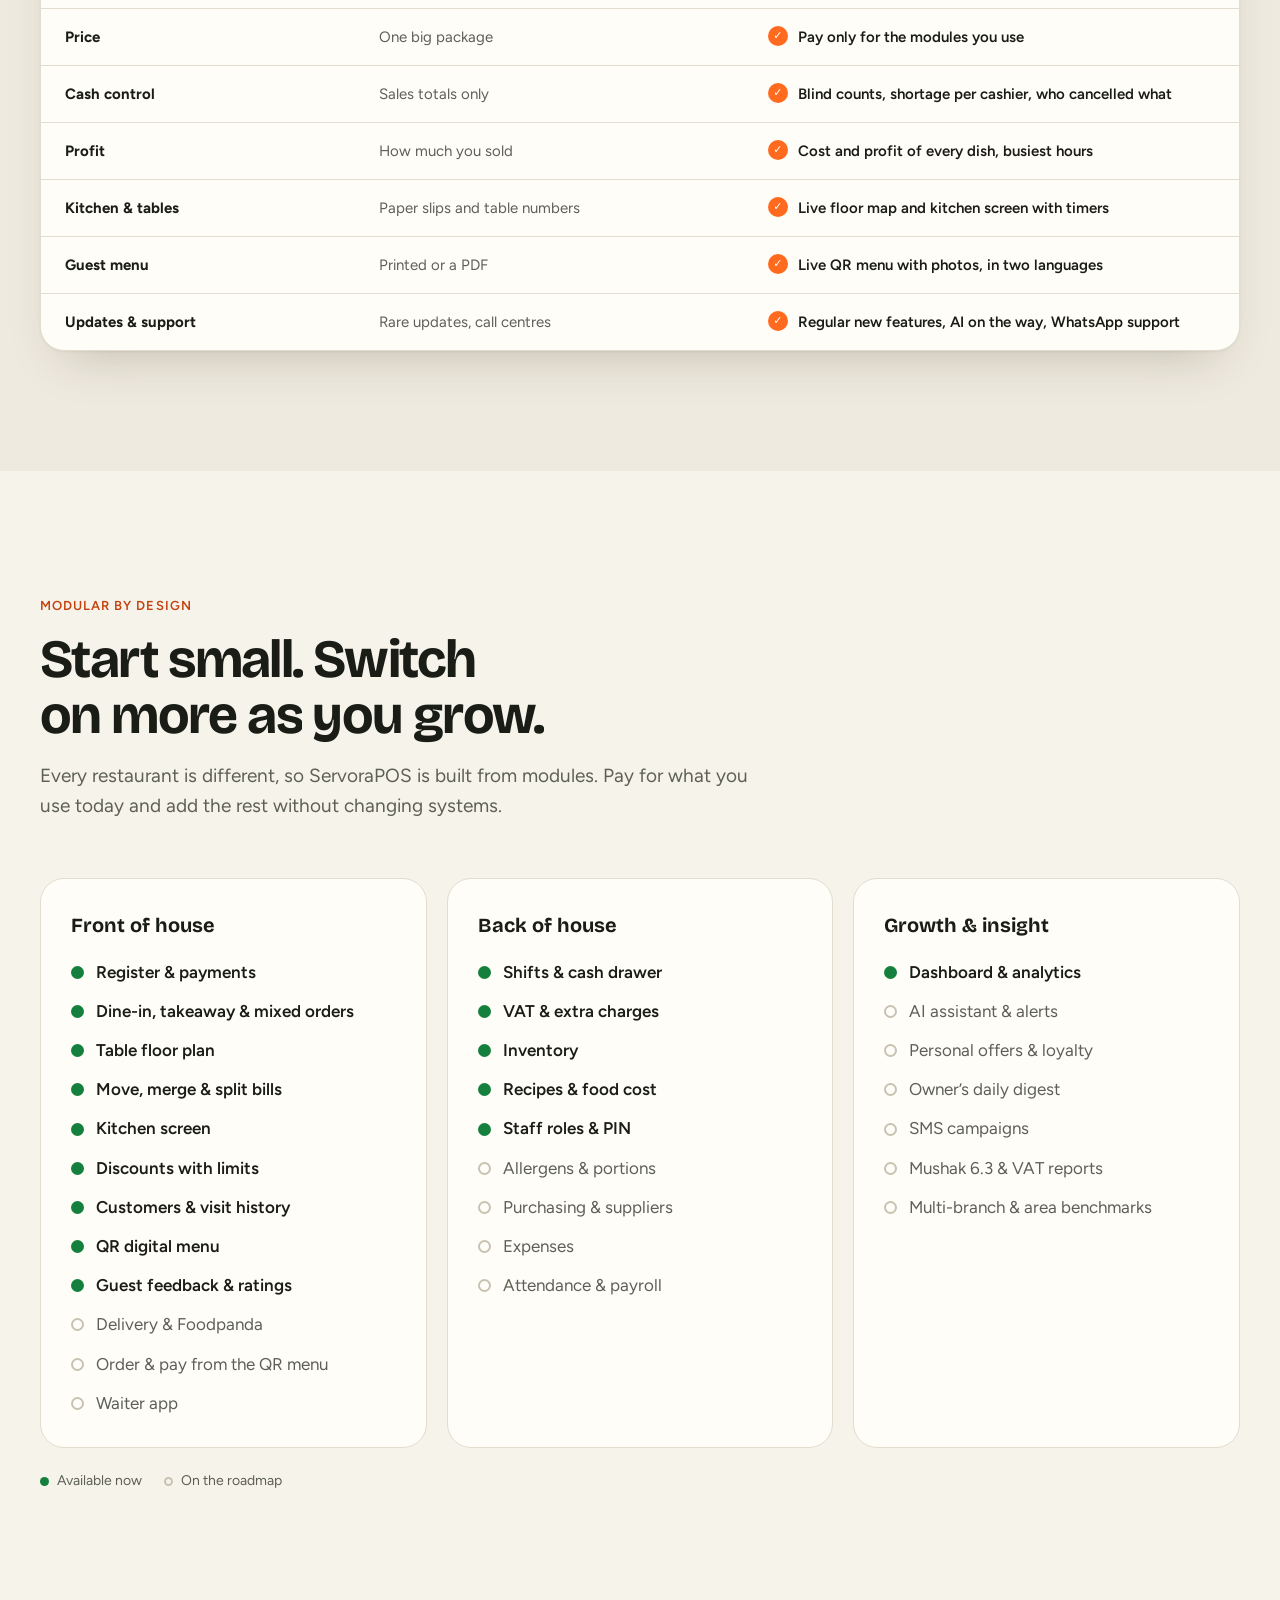
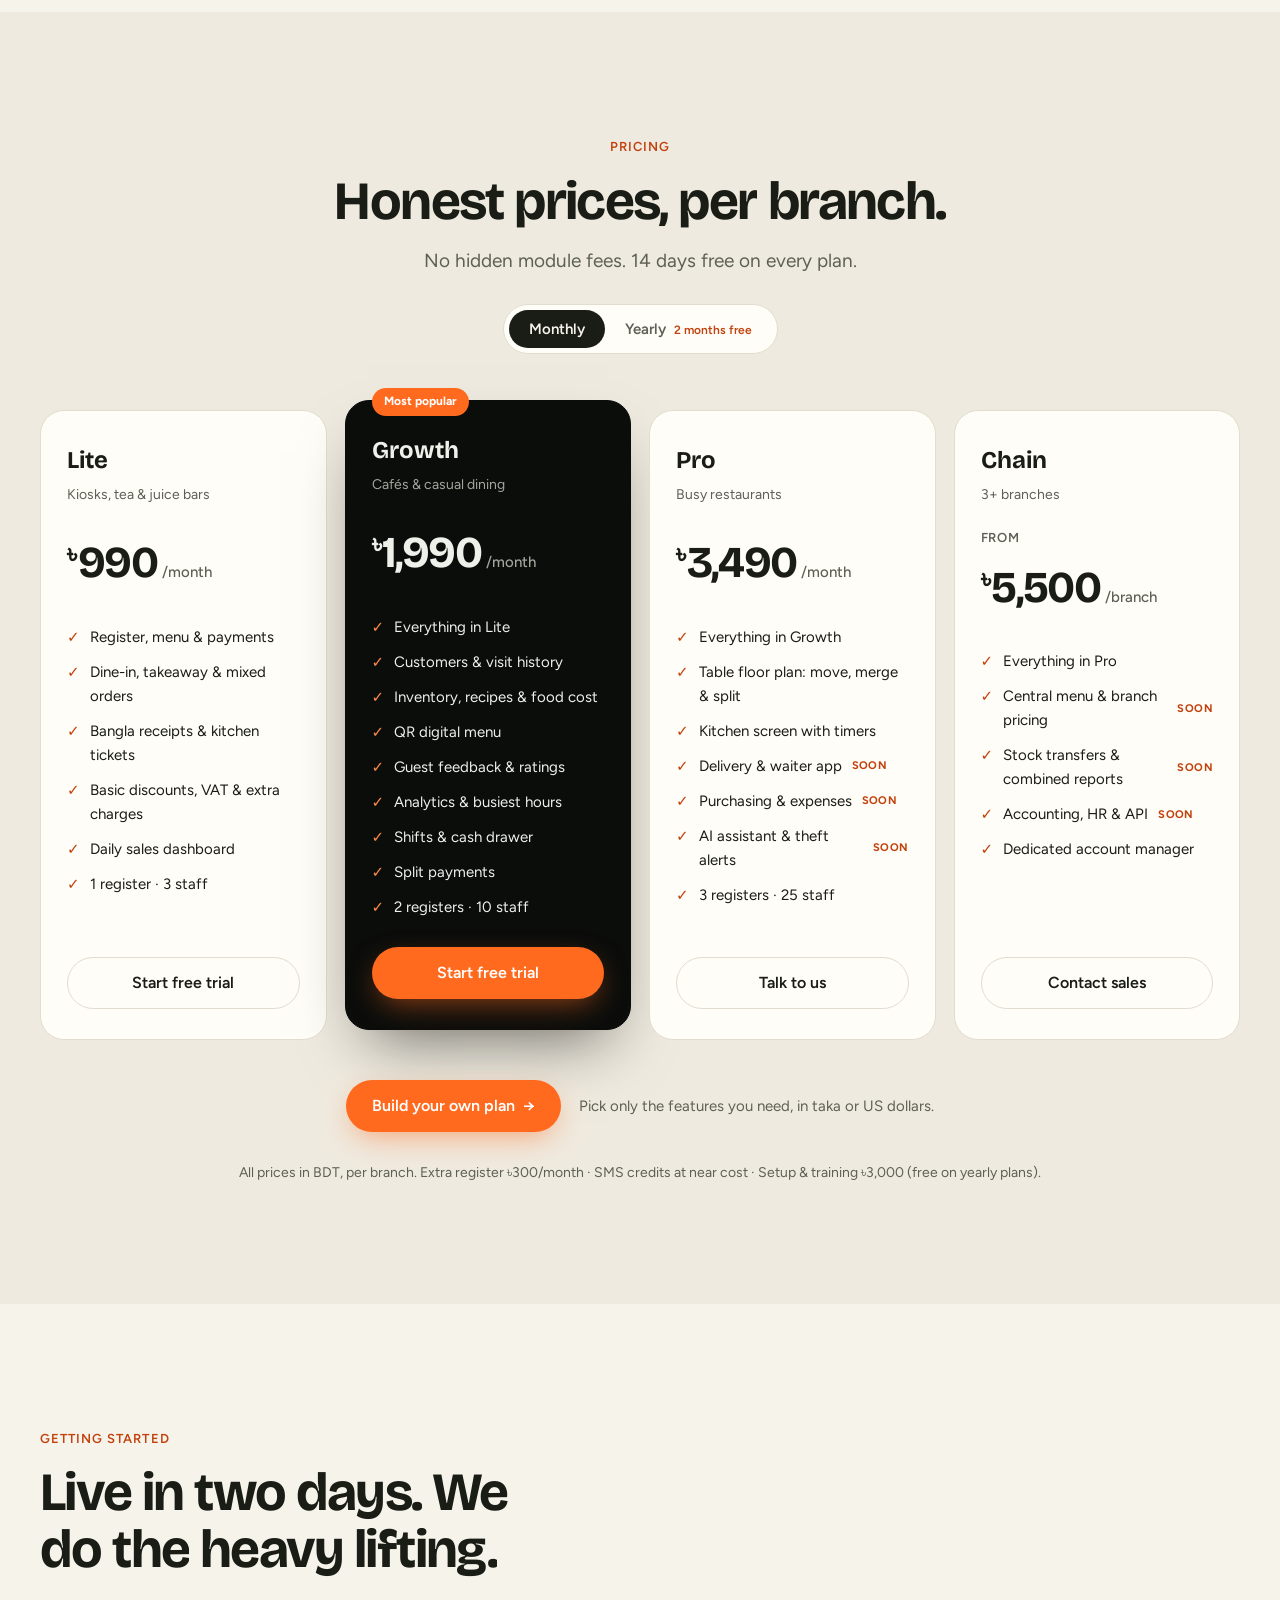
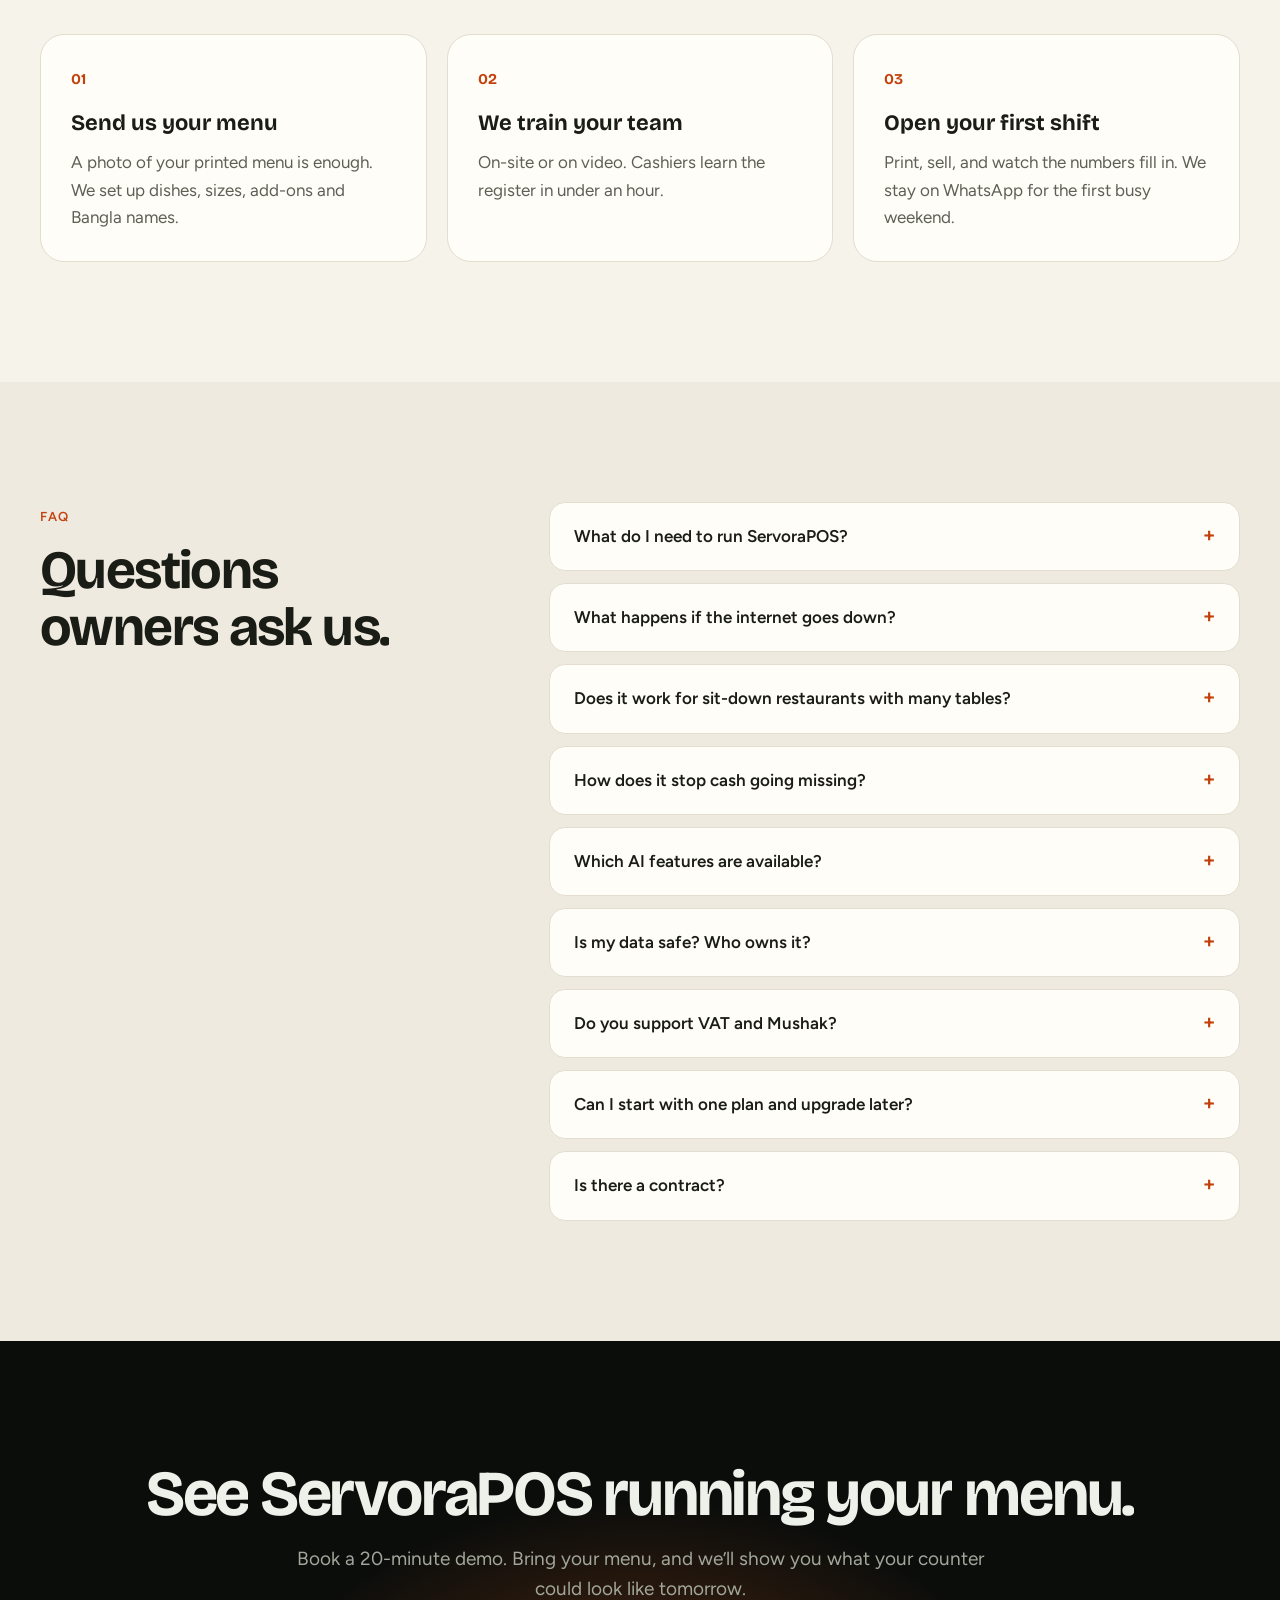
==== commit 091b3e3c: "Guest feedback is live: on the plan page, in Growth and Pro" ====
--- a/index.html
+++ b/index.html
@@ -381,6 +381,7 @@
                         <li class="live">Discounts with limits</li>
                         <li class="live">Customers &amp; visit history</li>
                         <li class="live">QR digital menu</li>
+                        <li class="live">Guest feedback &amp; ratings</li>
                         <li>Delivery &amp; Foodpanda</li>
                         <li>Order &amp; pay from the QR menu</li>
                         <li>Waiter app</li>
@@ -455,6 +456,7 @@
                         <li>Customers &amp; visit history</li>
                         <li>Inventory, recipes &amp; food cost</li>
                         <li>QR digital menu</li>
+                        <li>Guest feedback &amp; ratings</li>
                         <li>Analytics &amp; busiest hours</li>
                         <li>Shifts &amp; cash drawer</li>
                         <li>Split payments</li>
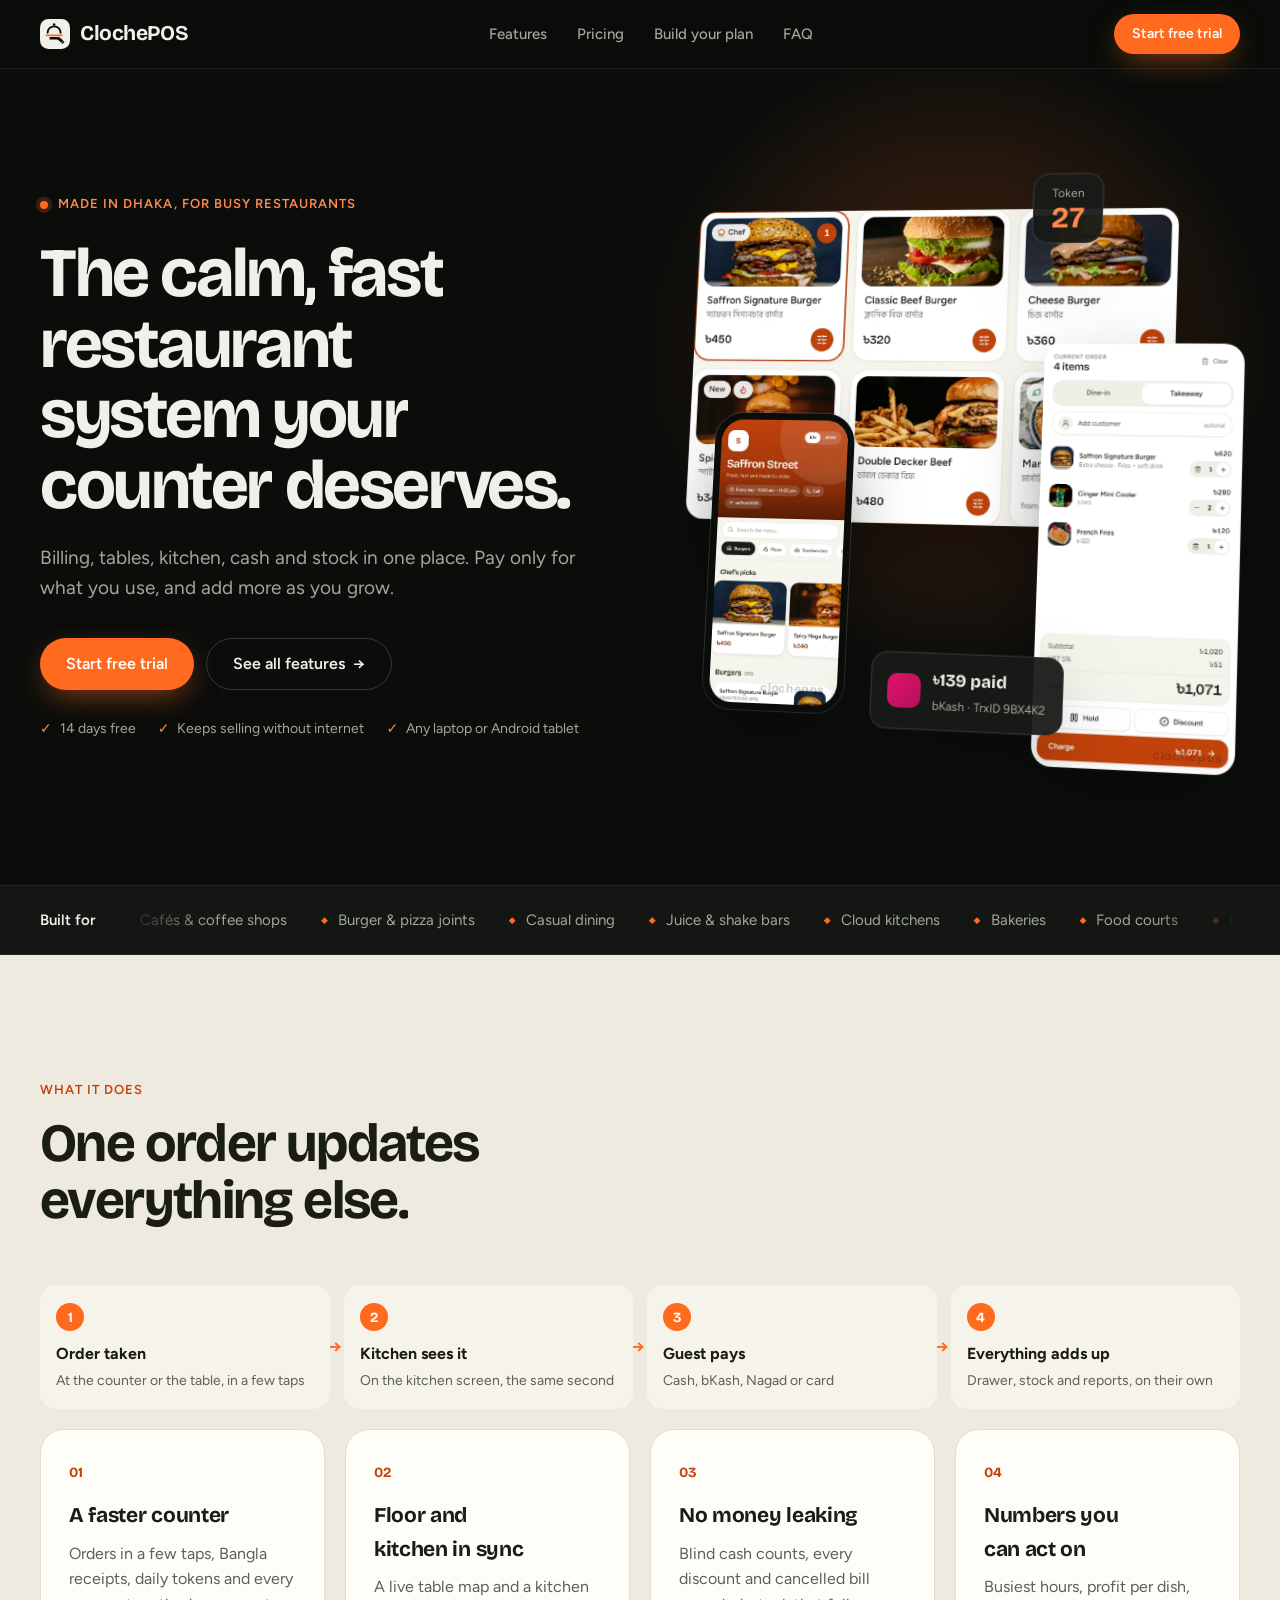
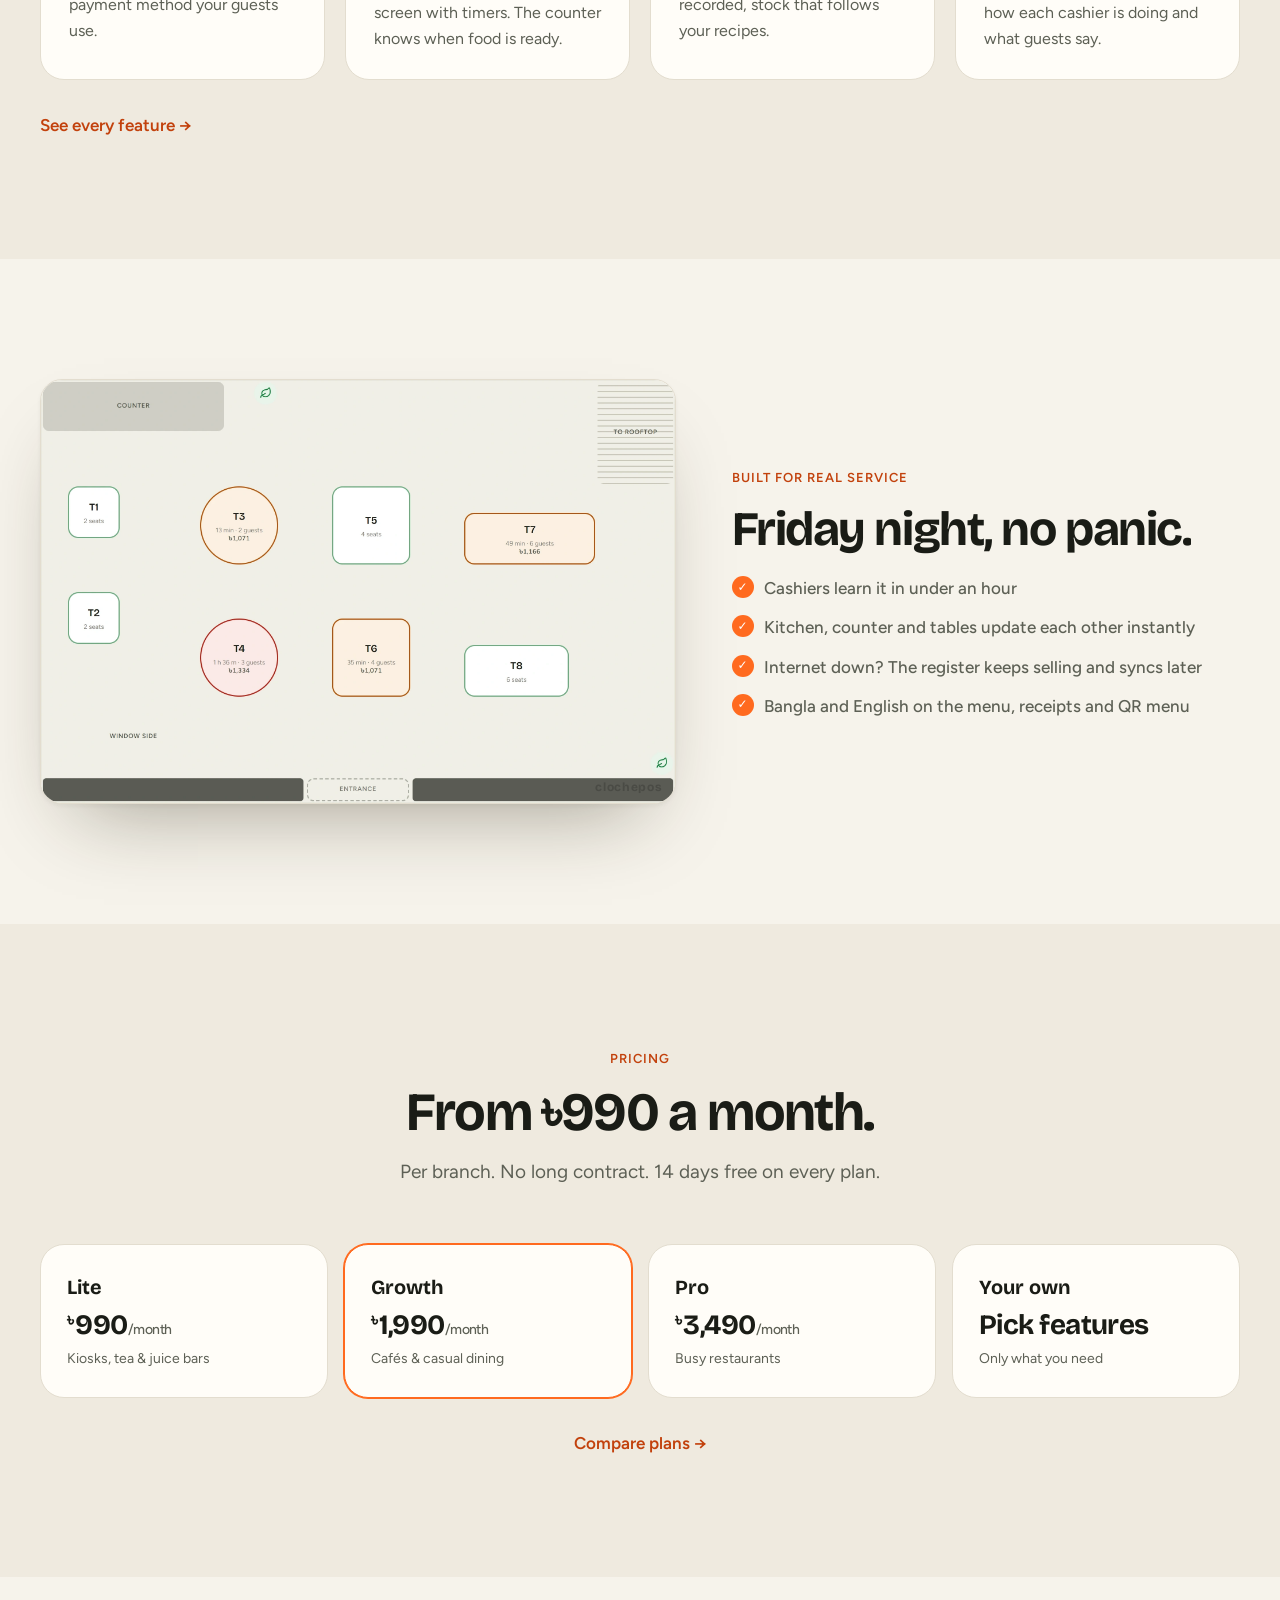
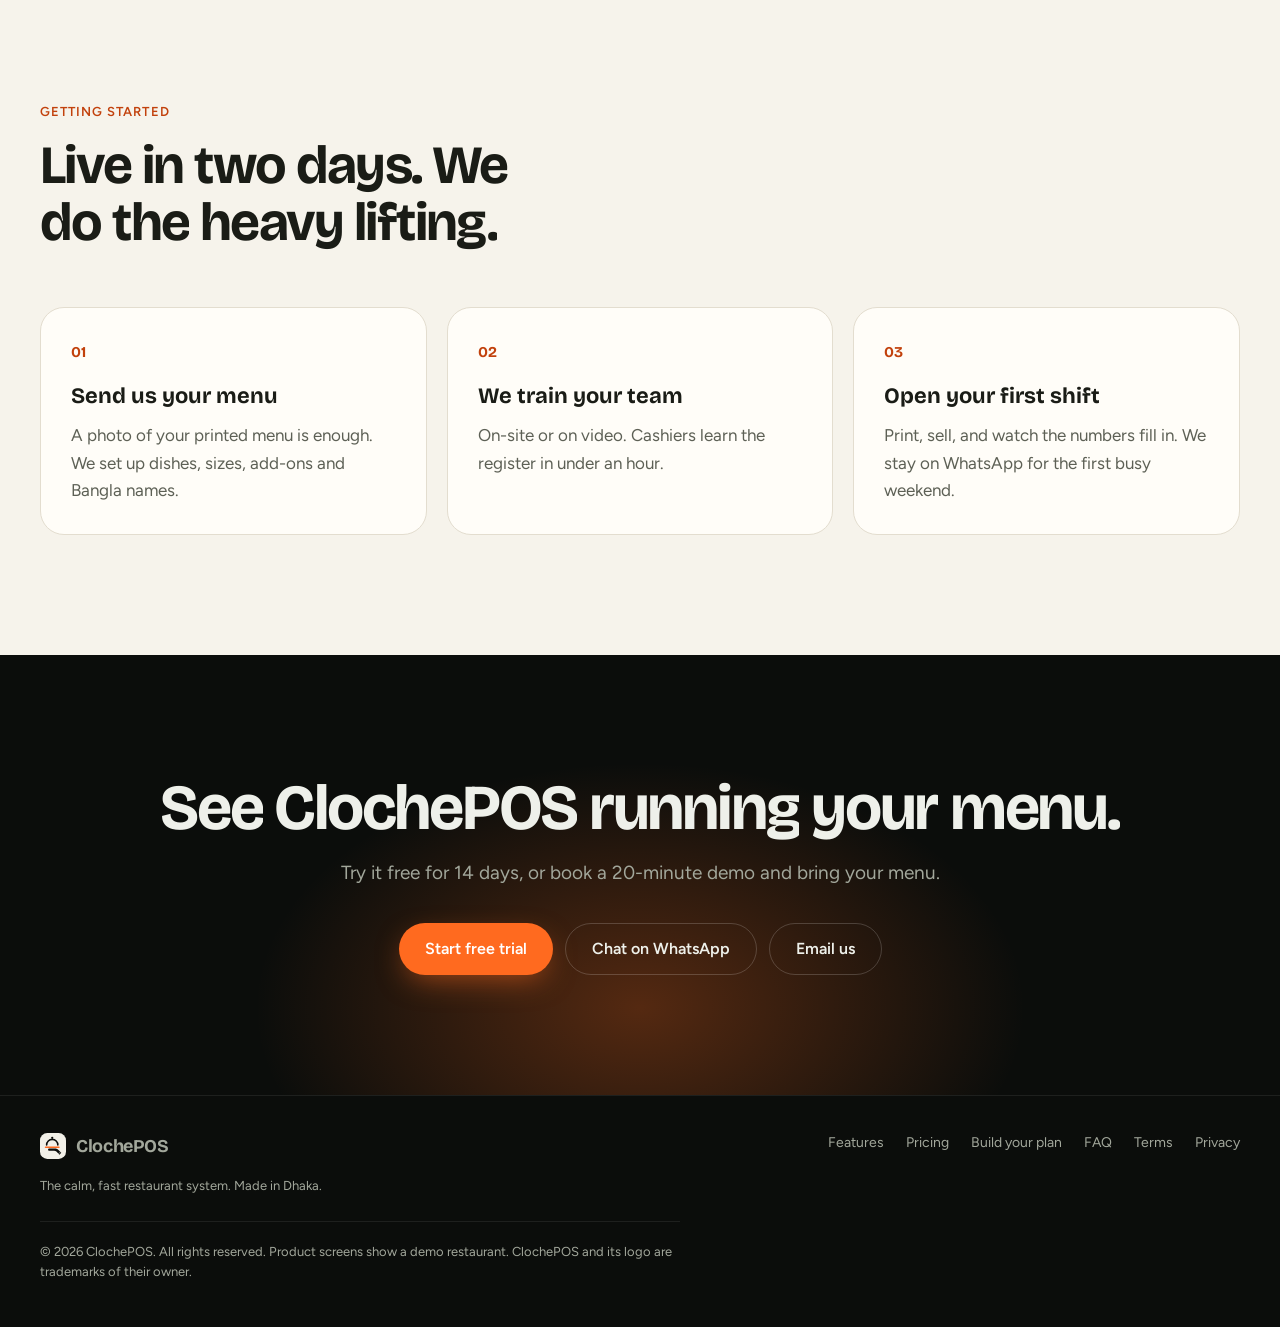
==== commit 8d11abac: "Split the site into short pages and rename to ClochePOS Home is now a short overview; features, pric" ====
--- a/index.html
+++ b/index.html
@@ -3,12 +3,14 @@
 <head>
     <meta charset="utf-8">
     <meta name="viewport" content="width=device-width, initial-scale=1">
-    <title>ServoraPOS · The restaurant operating system</title>
-    <meta name="description" content="ServoraPOS is a complete restaurant management system: fast billing with bKash & Nagad, Bangla receipts, a live table floor plan, kitchen screen, cash-drawer control, stock and food cost, QR menus and clear reports. Pay only for the modules you use.">
+    <title>ClochePOS · The calm, fast restaurant system</title>
+    <meta name="description" content="ClochePOS runs your restaurant in one system: fast billing with bKash and Nagad, Bangla receipts, tables and kitchen screen, cash control, stock and clear reports. Keeps selling offline. 14 days free.">
     <meta name="theme-color" content="#0b0d0b">
-    <meta property="og:title" content="ServoraPOS · The restaurant operating system">
-    <meta property="og:description" content="Billing, tables, kitchen, cash control, stock and reports in one calm system. Made in Dhaka.">
+    <link rel="canonical" href="https://clochepos.com/">
+    <meta property="og:title" content="ClochePOS · The calm, fast restaurant system">
+    <meta property="og:description" content="ClochePOS runs your restaurant in one system: fast billing with bKash and Nagad, Bangla receipts, tables and kitchen screen, cash control, stock and clear reports. Keeps selling offline. 14 days free.">
     <meta property="og:type" content="website">
+    <meta property="og:url" content="https://clochepos.com/">
     <link rel="icon" href="assets/favicon.svg" type="image/svg+xml">
     <link rel="preconnect" href="https://fonts.googleapis.com">
     <link rel="preconnect" href="https://fonts.gstatic.com" crossorigin>
@@ -19,46 +21,49 @@
 <body>
 <a class="skip" href="#main">Skip to content</a>
 
+<!-- Built by build.py from pages/index.html: edit that file, not this one. -->
 <header class="nav">
     <div class="wrap nav-inner">
-        <a href="#top" class="brand" aria-label="ServoraPOS home">
+        <a href="index.html" class="brand" aria-label="ClochePOS home">
             <svg viewBox="0 0 32 32" aria-hidden="true"><rect width="32" height="32" rx="9" fill="#F2F0E8"/><svg x="3.5" y="3.5" width="25" height="25" viewBox="2.6 7.2 29 29"><path d="M8 20.2a8 8 0 0 1 16 0" fill="none" stroke="#0B0D0B" stroke-width="2.3" stroke-linecap="round"/><circle cx="16" cy="10" r="1.6" fill="#0B0D0B"/><path d="M6.5 23.4h19" stroke="#FF6A1F" stroke-width="2.3" stroke-linecap="round"/><path d="M11.6 25.3H20.2C22.1 25.3 23.4 26 24.9 27.5L28.9 31.5L26.3 34.1L21.9 29.7C21 28.8 20.1 28.5 18.7 28.5H11.6A1.6 1.6 0 0 1 11.6 25.3Z" fill="#0B0D0B"/><path d="M27.6 30.2 L25.0 32.8" stroke="#F2F0E8" stroke-width="0.7" stroke-linecap="round"/></svg></svg>
-            <span>ServoraPOS</span>
+            <span>ClochePOS</span>
         </a>
-        <nav class="nav-links" aria-label="Main">
-            <a href="#product">Product</a>
-            <a href="#dine-in">Dine-in</a>
-            <a href="#why">Why us</a>
-            <a href="#pricing">Pricing</a>
-            <a href="#faq">FAQ</a>
+        <nav class="nav-links" id="nav-links" aria-label="Main">
+            <a href="features.html">Features</a>
+            <a href="pricing.html">Pricing</a>
             <a href="plan.html">Build your plan</a>
+            <a href="faq.html">FAQ</a>
+            <a class="nav-mobile-only" href="#contact" data-contact>Talk to us</a>
         </nav>
-        <a class="btn btn-light btn-sm" data-cta href="#contact">Book a demo</a>
+        <div class="nav-actions">
+            <a class="btn btn-accent btn-sm" data-trial href="https://start.clochepos.com">Start free trial</a>
+            <button class="nav-toggle" type="button" aria-expanded="false" aria-controls="nav-links" aria-label="Menu"><span></span><span></span></button>
+        </div>
     </div>
     <span class="progress" aria-hidden="true"></span>
 </header>
 
 <main id="main">
-    <!-- HERO -->
+<!-- HERO -->
     <section class="hero">
         <div class="hero-glow" aria-hidden="true"></div>
         <div class="wrap hero-grid">
             <div class="hero-copy">
                 <p class="eyebrow intro"><span class="dot"></span> Made in Dhaka, for busy restaurants</p>
                 <h1>The calm, fast restaurant system your counter deserves.</h1>
-                <p class="lead intro" style="--d:700ms">Billing, tables, kitchen, cash and stock in one system. Take orders in seconds, send them straight to the kitchen, print Bangla receipts, accept bKash and Nagad, and know exactly where every taka went. Start with what you need and add modules as you grow.</p>
+                <p class="lead intro" style="--d:700ms">Billing, tables, kitchen, cash and stock in one place. Pay only for what you use, and add more as you grow.</p>
                 <div class="hero-ctas intro" style="--d:850ms">
-                    <a class="btn btn-accent" data-cta href="#contact">Book a free demo</a>
-                    <a class="btn btn-ghost" href="#pricing">See pricing <span aria-hidden="true">→</span></a>
+                    <a class="btn btn-accent" data-trial href="https://start.clochepos.com">Start free trial</a>
+                    <a class="btn btn-ghost" href="features.html">See all features <span aria-hidden="true">→</span></a>
                 </div>
                 <ul class="hero-points intro" style="--d:1000ms">
-                    <li>14-day free trial</li>
-                    <li>We set up your menu for you</li>
-                    <li>Runs on any laptop or Android tablet</li>
+                    <li>14 days free</li>
+                    <li>Keeps selling without internet</li>
+                    <li>Any laptop or Android tablet</li>
                 </ul>
             </div>
 
-            <div class="hero-visual" aria-label="ServoraPOS register, receipt and QR menu">
+            <div class="hero-visual" aria-label="ClochePOS register, receipt and QR menu">
                 <figure class="shot shot-items protect"><img src="assets/img/frag-items.webp" width="833" height="535" alt="Register menu grid with dishes, Bangla names and prices" draggable="false"></figure>
                 <figure class="shot shot-cart protect"><img src="assets/img/frag-cart.webp" width="520" height="1096" alt="Current order with totals and Charge button" draggable="false"></figure>
                 <figure class="shot shot-phone protect"><img src="assets/img/qr-menu.webp" width="520" height="1125" alt="Bilingual QR menu on a phone" draggable="false"></figure>
@@ -85,416 +90,77 @@
         </div>
     </section>
 
-    <!-- WHAT WE DO -->
+    <!-- WHAT IT DOES -->
     <section class="section cream-2" id="about">
         <div class="wrap">
             <header class="section-head">
-                <p class="eyebrow ink">What we do</p>
-                <h2>One system for the whole restaurant.</h2>
-                <p class="lead ink">ServoraPOS runs the day-to-day of restaurants, cafés and food businesses in one place: orders and payments, tables and the kitchen, the cash drawer, stock and food cost, customers and the numbers. We set it up for you, enter your menu, train your team and stay with you on WhatsApp, so you can focus on food and guests while the system keeps count.</p>
+                <p class="eyebrow ink">What it does</p>
+                <h2>One order updates everything else.</h2>
             </header>
-            <div class="explain reveal">
-                <div class="explain-def">
-                    <h3>First, what is a POS?</h3>
-                    <p>POS means <b>point of sale</b>: the system at your counter where orders are taken and bills are paid. A basic POS only prints the bill. ServoraPOS connects that bill to your tables, kitchen, cash drawer, stock and reports, so every order updates everything else on its own.</p>
-                </div>
-                <ol class="flow" aria-label="How an order moves through ServoraPOS">
-                    <li><span>1</span><b>Order taken</b><small>At the counter or at the table, in a few taps</small></li>
-                    <li><span>2</span><b>Kitchen sees it</b><small>On the kitchen screen, with a timer running</small></li>
-                    <li><span>3</span><b>Guest pays</b><small>Cash, bKash, Nagad or card, with a printed receipt</small></li>
-                    <li><span>4</span><b>Everything updates</b><small>Cash drawer, stock and reports, instantly</small></li>
-                </ol>
-            </div>
+            <ol class="flow flow-wide reveal" aria-label="How an order moves through ClochePOS">
+                <li><span>1</span><b>Order taken</b><small>At the counter or the table, in a few taps</small></li>
+                <li><span>2</span><b>Kitchen sees it</b><small>On the kitchen screen, the same second</small></li>
+                <li><span>3</span><b>Guest pays</b><small>Cash, bKash, Nagad or card</small></li>
+                <li><span>4</span><b>Everything adds up</b><small>Drawer, stock and reports, on their own</small></li>
+            </ol>
             <div class="pillars">
-                <article class="pillar reveal">
+                <a class="pillar pillar-link reveal" href="features.html#counter">
                     <span class="pillar-num">01</span>
                     <h3>A faster counter</h3>
-                    <p>Orders in a few taps, dine-in, takeaway or both on one bill. Cash, bKash, Nagad and card, with daily tokens and beautiful Bangla receipts.</p>
-                </article>
-                <article class="pillar reveal">
+                    <p>Orders in a few taps, Bangla receipts, daily tokens and every payment method your guests use.</p>
+                </a>
+                <a class="pillar pillar-link reveal" href="features.html#dine-in">
                     <span class="pillar-num">02</span>
                     <h3>Floor and kitchen in sync</h3>
-                    <p>A live map of your tables and a kitchen screen with timers. Orders reach the kitchen the moment they are taken, and the counter knows when food is ready.</p>
-                </article>
-                <article class="pillar reveal">
+                    <p>A live table map and a kitchen screen with timers. The counter knows when food is ready.</p>
+                </a>
+                <a class="pillar pillar-link reveal" href="features.html#cash">
                     <span class="pillar-num">03</span>
                     <h3>No money leaking</h3>
-                    <p>Blind cash counts at every shift close, every discount and cancelled bill recorded with who and why, and stock that follows your recipes.</p>
-                </article>
-                <article class="pillar reveal">
+                    <p>Blind cash counts, every discount and cancelled bill recorded, stock that follows your recipes.</p>
+                </a>
+                <a class="pillar pillar-link reveal" href="features.html#reports">
                     <span class="pillar-num">04</span>
                     <h3>Numbers you can act on</h3>
-                    <p>Today against last week, your busiest hours, the true cost and profit of every dish, and how each cashier is doing.</p>
-                </article>
-            </div>
-        </div>
-    </section>
-
-    <!-- PRODUCT BENTO -->
-    <section class="section light" id="product">
-        <div class="wrap">
-            <header class="section-head">
-                <p class="eyebrow ink">The register</p>
-                <h2>Every order in a few taps. Every taka accounted for.</h2>
-                <p class="lead ink">Designed with cashiers on busy Friday nights: big touch targets, typo-proof search in English and বাংলা, and nothing between them and the next guest.</p>
-            </header>
-
-            <div class="bento">
-                <article class="card span-2 reveal">
-                    <div class="card-copy">
-                        <h3>Sizes, add-ons and kitchen notes, without the fuss</h3>
-                        <p>Required choices like crust are pre-selected, prices update live, and quick notes like “No onion” or “Less ice” go straight to the kitchen ticket.</p>
-                    </div>
-                    <figure class="card-shot protect"><img src="assets/img/frag-options.webp" width="839" height="390" alt="Item options with sizes and crust" loading="lazy" draggable="false"></figure>
-                </article>
-
-                <article class="card tall reveal">
-                    <div class="card-copy">
-                        <h3>Receipts guests actually keep</h3>
-                        <p>Your logo, daily token number, VAT line, Wi-Fi and a QR to your menu. Bangla prints perfectly on any thermal printer.</p>
-                    </div>
-                    <figure class="card-receipt protect"><img src="assets/img/receipt.webp" width="272" height="840" alt="Printed receipt with Bangla thank-you message" loading="lazy" draggable="false"></figure>
-                </article>
-
-                <article class="card reveal">
-                    <div class="card-copy">
-                        <h3>bKash, Nagad, card or cash</h3>
-                        <p>Change is calculated instantly. Mobile payments keep their transaction ID for end-of-day matching.</p>
-                    </div>
-                    <figure class="card-shot protect crop-bottom"><img src="assets/img/frag-payment.webp" width="839" height="545" alt="Payment screen with bKash selected" loading="lazy" draggable="false"></figure>
-                </article>
-
-                <article class="card reveal">
-                    <div class="card-copy">
-                        <h3>Hold, resume, token numbers</h3>
-                        <p>Park a table’s order, serve the next guest, and pick it back up with one tap. Cancelling a paid bill needs a manager and a reason, so cash can’t quietly disappear.</p>
-                    </div>
-                    <ul class="mini-list" aria-hidden="true">
-                        <li><span class="badge">Token 12</span> Dine-in · T4 <em>৳1,240</em></li>
-                        <li><span class="badge">Token 15</span> Takeaway <em>৳680</em></li>
-                        <li><span class="badge muted">Cancelled</span> “Wrong item” · by Manager <em>৳320</em></li>
-                    </ul>
-                </article>
-
-                <article class="card wide reveal">
-                    <div class="card-copy">
-                        <h3>Recipes that count your stock for you</h3>
-                        <p>Link each dish to its ingredients once. Every sale deducts buns, patties and cheese automatically, and you see the true food cost of every plate.</p>
-                    </div>
-                    <div class="recipe" aria-hidden="true">
-                        <div class="recipe-row head"><span>Signature Burger</span><span>Cost</span></div>
-                        <div class="recipe-row"><span>Beef patty × 2</span><span>৳120</span></div>
-                        <div class="recipe-row"><span>Burger bun × 1</span><span>৳15</span></div>
-                        <div class="recipe-row"><span>Cheddar slice × 1</span><span>৳12</span></div>
-                        <div class="recipe-row"><span>Lettuce, tomato, onion</span><span>৳4</span></div>
-                        <div class="recipe-row total"><span>Food cost on ৳450</span><span class="ok">33.6%</span></div>
-                    </div>
-                </article>
-            </div>
-        </div>
-    </section>
-
-    <!-- DINE-IN: FLOOR + KITCHEN -->
-    <section class="section cream-2" id="dine-in">
-        <div class="wrap">
-            <header class="section-head">
-                <p class="eyebrow ink">Dine-in, start to finish</p>
-                <h2>Your floor and your kitchen, finally talking to each other.</h2>
-                <p class="lead ink">Draw your restaurant exactly as it is, floor by floor. Staff see which tables are free, seated or waiting too long, and the kitchen sees every order the moment it is taken.</p>
-            </header>
-
-            <div class="feature-split">
-                <figure class="shot-frame protect reveal"><img src="assets/img/frag-floor.webp" width="1104" height="736" alt="Live floor plan with free, seated and long-waiting tables" loading="lazy" draggable="false"></figure>
-                <div class="feature-copy reveal">
-                    <h3>Live table floor plan</h3>
-                    <ul class="ticks">
-                        <li>Draw your own layout: round, square or long tables, plus counter, doors, stairs and walls</li>
-                        <li>Green is free, amber is seated, red has been waiting too long, with time and running bill on every table</li>
-                        <li>Tap a table to start or continue its bill</li>
-                        <li>Move guests to another table, merge two tables, or split one bill in two</li>
-                    </ul>
-                </div>
-            </div>
-
-            <div class="feature-split reverse">
-                <figure class="shot-frame protect reveal"><img src="assets/img/frag-kitchen.webp" width="1440" height="620" alt="Kitchen screen with new, preparing and ready orders and timers" loading="lazy" draggable="false"></figure>
-                <div class="feature-copy reveal">
-                    <h3>Kitchen screen with timers</h3>
-                    <ul class="ticks">
-                        <li>Orders appear on a kitchen tablet the moment they are placed, in big clear text</li>
-                        <li>Timers turn amber, then red, when an order runs late</li>
-                        <li>When a table orders more, only the new items go to the kitchen, so nothing is cooked twice</li>
-                        <li>Notes like “No onion” and parcel items stand out; cancelled orders show a clear STOP</li>
-                        <li>The counter is told when food is ready to serve</li>
-                    </ul>
-                </div>
-            </div>
-        </div>
-    </section>
-
-    <!-- CASH CONTROL -->
-    <section class="section light" id="control">
+                    <p>Busiest hours, profit per dish, how each cashier is doing and what guests say.</p>
+                </a>
+            </div>
+            <p class="more-link"><a href="features.html">See every feature <span aria-hidden="true">→</span></a></p>
+        </div>
+    </section>
+
+    <!-- A LOOK -->
+    <section class="section light" id="look">
         <div class="wrap feature-split">
+            <figure class="shot-frame protect reveal"><img src="assets/img/frag-floor.webp" width="1104" height="736" alt="Live floor plan with free, seated and long-waiting tables" loading="lazy" draggable="false"></figure>
             <div class="feature-copy reveal">
-                <p class="eyebrow ink">Cash that adds up</p>
-                <h2 class="feature-title">Know exactly how much should be in the drawer.</h2>
-                <p class="lead ink">Most restaurants lose money quietly: a missing note at closing, a discount nobody approved, stock that disappears. ServoraPOS closes those gaps.</p>
+                <p class="eyebrow ink">Built for real service</p>
+                <h2 class="feature-title">Friday night, no panic.</h2>
                 <ul class="ticks">
-                    <li>Every shift starts with the opening cash and records every taka taken out or added</li>
-                    <li>At closing the cashier counts without seeing the expected amount, then sees exactly how much is short or over</li>
-                    <li>An end-of-shift report for each cashier: sales, payment methods, discounts and cancellations</li>
-                    <li>Every discount and cancelled bill is recorded with who did it and why</li>
-                    <li>VAT plus any extra charges you need: service charge, packaging fee or SD</li>
+                    <li>Cashiers learn it in under an hour</li>
+                    <li>Kitchen, counter and tables update each other instantly</li>
+                    <li>Internet down? The register keeps selling and syncs later</li>
+                    <li>Bangla and English on the menu, receipts and QR menu</li>
                 </ul>
             </div>
-            <figure class="drawer-frame protect reveal"><img src="assets/img/frag-drawer.webp" width="448" height="630" alt="Cash drawer panel with opening cash, cash sales, pay outs and expected amount" loading="lazy" draggable="false"></figure>
-        </div>
-    </section>
-
-    <!-- INSIGHTS -->
-    <section class="section dark" id="insights">
-        <div class="wrap insights">
-            <header class="section-head">
-                <p class="eyebrow">Insights</p>
-                <h2>Know your busiest hour before it arrives.</h2>
-                <p class="lead">Sales by day, the hour your kitchen gets slammed, which dishes earn and which ones just sit there, and how guests pay. All updated the moment an order is paid.</p>
-            </header>
-            <div class="insight-stage">
-                <figure class="shot ins-trend protect wipe"><img src="assets/img/frag-trend.webp" width="911" height="438" alt="Net sales by day chart" draggable="false"></figure>
-                <figure class="shot ins-mix protect wipe"><img src="assets/img/frag-paymix.webp" width="444" height="438" alt="Payment mix: cash, bKash, card, Nagad" draggable="false"></figure>
-                <figure class="shot ins-heat protect wipe"><img src="assets/img/frag-heatmap.webp" width="911" height="413" alt="Busiest hours heatmap" draggable="false"></figure>
-            </div>
-        </div>
-    </section>
-
-    <!-- BANGLADESH -->
-    <section class="section light" id="bangladesh">
-        <div class="wrap">
-            <header class="section-head">
-                <p class="eyebrow ink">Local by design</p>
-                <h2>Built around how restaurants really work here.</h2>
-                <p class="lead ink">Local payment apps, your language on the menu and the receipt, and your tax rules. We started in Bangladesh, and the same care goes into every market we serve.</p>
-            </header>
-            <div class="bd-grid">
-                <article class="bd reveal"><span class="bd-ico" aria-hidden="true">৳</span><h3>bKash, Nagad, Rocket</h3><p>First-class payment methods with transaction IDs, split bills and change for cash.</p></article>
-                <article class="bd reveal"><span class="bd-ico bn" aria-hidden="true">অ</span><h3>Your language everywhere</h3><p>Bangla and English dish names, receipts and a bilingual QR menu guests can switch with one tap.</p></article>
-                <article class="bd reveal"><span class="bd-ico" aria-hidden="true">#</span><h3>Token numbers</h3><p>Big daily token on every receipt to call takeaway orders. Resets every morning.</p></article>
-                <article class="bd reveal"><span class="bd-ico" aria-hidden="true">%</span><h3>Local tax built in <span class="soon">Mushak 6.3 soon</span></h3><p>VAT inclusive or exclusive, your tax number on receipts, extra charges and rounding. Mushak 6.3 invoices and VAT reports are next.</p></article>
-                <article class="bd reveal"><span class="bd-ico" aria-hidden="true">▣</span><h3>Any device you own</h3><p>A laptop, a cheap Android tablet or the PC you already have, with the thermal printer you already bought.</p></article>
-                <article class="bd reveal"><span class="bd-ico" aria-hidden="true">⚡</span><h3>Power-cut ready <span class="soon">Coming soon</span></h3><p>An offline register that keeps selling when the internet drops and syncs when it’s back.</p></article>
-            </div>
-        </div>
-    </section>
-
-    <!-- QR MENU -->
-    <section class="section cream-2">
-        <div class="wrap qr-split">
-            <div class="qr-copy reveal">
-                <p class="eyebrow ink">QR digital menu</p>
-                <h2>A menu guests enjoy scrolling.</h2>
-                <p class="lead ink">Photos, Bangla and English, chef’s picks at the top and live “sold out” labels the moment you run out. Print a table card in one click. No app, no PDF.</p>
-                <ul class="ticks">
-                    <li>Updates instantly when you change a price</li>
-                    <li>A QR per table, ready to print</li>
-                    <li>Your colours, your logo, your Wi-Fi</li>
-                </ul>
-            </div>
-            <div class="phones reveal" aria-label="QR menu on two phones">
-                <figure class="phone protect"><img src="assets/img/qr-menu.webp" width="520" height="1125" alt="QR menu header with chef's picks" loading="lazy" draggable="false"></figure>
-                <figure class="phone back protect"><img src="assets/img/qr-menu-list.webp" width="520" height="1125" alt="QR menu list with photos and prices" loading="lazy" draggable="false"></figure>
-            </div>
-        </div>
-    </section>
-
-    <!-- AI -->
-    <section class="section dark ai" id="ai">
-        <div class="wrap ai-grid">
-            <div>
-                <p class="eyebrow">AI for your restaurant <span class="soon dark">Coming soon</span></p>
-                <h2>Ask your restaurant a question. In Bangla.</h2>
-                <p class="lead">Not a gimmick. AI that works from your real sales, stock and staff activity, for you and for your guests. It always shows the numbers behind its answers, and it never changes anything without your OK.</p>
-                <ul class="ai-list">
-                    <li><b>Ask your business</b> “Which item sold most yesterday?” Answers in Bangla or English, straight from your own numbers.</li>
-                    <li><b>Theft &amp; loss alerts</b> Unusual cancellations, discounts or cash shortages flagged by cashier and shift.</li>
-                    <li><b>A smart menu for guests</b> A guest types “something spicy under ৳400” on the QR menu and gets dishes that fit, skipping anything they’re allergic to.</li>
-                    <li><b>Menu from a photo</b> Snap your paper menu and get a ready digital menu with Bangla names, to check and publish.</li>
-                    <li><b>Prep &amp; stock forecast</b> How much to prepare and what to buy for the days ahead.</li>
-                    <li><b>Personal offers</b> Spot regulars who haven’t come back and send them an offer they’ll actually want.</li>
-                </ul>
-            </div>
-            <div class="chat" aria-label="Example conversation">
-                <div class="msg me bn">গতকাল সবচেয়ে বেশি কোন আইটেম বিক্রি হয়েছে?</div>
-                <div class="msg bot">
-                    <p><b>Classic Beef Burger</b> led yesterday with <b>38 sold</b> (৳12,160), up 18% on last Friday. Dinner from 8–9 pm brought 31% of it.</p>
-                    <p class="hint">You’re likely to run low on burger buns by Saturday evening. Order 120 more.</p>
-                </div>
-                <div class="msg me">Any cancelled bills I should look at?</div>
-                <div class="msg bot"><p>3 bills were cancelled after 10 pm on one register, all marked “Wrong item”. That’s higher than usual for that shift.</p></div>
-            </div>
-        </div>
-    </section>
-
-    <!-- WHY US -->
-    <section class="section cream-2" id="why">
-        <div class="wrap">
-            <header class="section-head">
-                <p class="eyebrow ink">Why ServoraPOS</p>
-                <h2>Traditional systems record your sales. ServoraPOS helps you run the restaurant.</h2>
-                <p class="lead ink">A faster counter, a kitchen in sync, no cash leaks, and you know exactly where your profit comes from.</p>
-            </header>
-            <div class="compare reveal" role="table" aria-label="ServoraPOS compared with traditional restaurant software">
-                <div class="compare-row compare-head" role="row">
-                    <span role="columnheader"></span>
-                    <span role="columnheader">Traditional systems</span>
-                    <span role="columnheader">ServoraPOS</span>
-                </div>
-                <div class="compare-row" role="row"><span role="rowheader">Learning it</span><span role="cell">Old screens, days of training</span><span role="cell">A modern app; cashiers learn it in an hour</span></div>
-                <div class="compare-row" role="row"><span role="rowheader">bKash &amp; Nagad</span><span role="cell">“Other payment”, no record</span><span role="cell">Built in, with transaction IDs for daily checks</span></div>
-                <div class="compare-row" role="row"><span role="rowheader">Bangla</span><span role="cell">Often can’t print it</span><span role="cell">Bangla menu, receipts and QR menu</span></div>
-                <div class="compare-row" role="row"><span role="rowheader">Price</span><span role="cell">One big package</span><span role="cell">Pay only for the modules you use</span></div>
-                <div class="compare-row" role="row"><span role="rowheader">Cash control</span><span role="cell">Sales totals only</span><span role="cell">Blind counts, shortage per cashier, who cancelled what</span></div>
-                <div class="compare-row" role="row"><span role="rowheader">Profit</span><span role="cell">How much you sold</span><span role="cell">Cost and profit of every dish, busiest hours</span></div>
-                <div class="compare-row" role="row"><span role="rowheader">Kitchen &amp; tables</span><span role="cell">Paper slips and table numbers</span><span role="cell">Live floor map and kitchen screen with timers</span></div>
-                <div class="compare-row" role="row"><span role="rowheader">Guest menu</span><span role="cell">Printed or a PDF</span><span role="cell">Live QR menu with photos, in two languages</span></div>
-                <div class="compare-row" role="row"><span role="rowheader">Updates &amp; support</span><span role="cell">Rare updates, call centres</span><span role="cell">Regular new features, AI on the way, WhatsApp support</span></div>
-            </div>
-        </div>
-    </section>
-
-    <!-- MODULES -->
-    <section class="section light" id="modules">
-        <div class="wrap">
-            <header class="section-head">
-                <p class="eyebrow ink">Modular by design</p>
-                <h2>Start small. Switch on more as you grow.</h2>
-                <p class="lead ink">Every restaurant is different, so ServoraPOS is built from modules. Pay for what you use today and add the rest without changing systems.</p>
-            </header>
-            <div class="modules">
-                <div class="mod-col">
-                    <h3>Front of house</h3>
-                    <ul>
-                        <li class="live">Register &amp; payments</li>
-                        <li class="live">Dine-in, takeaway &amp; mixed orders</li>
-                        <li class="live">Table floor plan</li>
-                        <li class="live">Move, merge &amp; split bills</li>
-                        <li class="live">Kitchen screen</li>
-                        <li class="live">Discounts with limits</li>
-                        <li class="live">Customers &amp; visit history</li>
-                        <li class="live">QR digital menu</li>
-                        <li class="live">Guest feedback &amp; ratings</li>
-                        <li>Delivery &amp; Foodpanda</li>
-                        <li>Order &amp; pay from the QR menu</li>
-                        <li>Waiter app</li>
-                    </ul>
-                </div>
-                <div class="mod-col">
-                    <h3>Back of house</h3>
-                    <ul>
-                        <li class="live">Shifts &amp; cash drawer</li>
-                        <li class="live">VAT &amp; extra charges</li>
-                        <li class="live">Inventory</li>
-                        <li class="live">Recipes &amp; food cost</li>
-                        <li class="live">Staff roles &amp; PIN</li>
-                        <li>Allergens &amp; portions</li>
-                        <li>Purchasing &amp; suppliers</li>
-                        <li>Expenses</li>
-                        <li>Attendance &amp; payroll</li>
-                    </ul>
-                </div>
-                <div class="mod-col">
-                    <h3>Growth &amp; insight</h3>
-                    <ul>
-                        <li class="live">Dashboard &amp; analytics</li>
-                        <li>AI assistant &amp; alerts</li>
-                        <li>Personal offers &amp; loyalty</li>
-                        <li>Owner’s daily digest</li>
-                        <li>SMS campaigns</li>
-                        <li>Mushak 6.3 &amp; VAT reports</li>
-                        <li>Multi-branch &amp; area benchmarks</li>
-                    </ul>
-                </div>
-            </div>
-            <p class="legend"><span class="live-dot"></span> Available now <span class="soon-dot"></span> On the roadmap</p>
-        </div>
-    </section>
-
-    <!-- PRICING -->
-    <section class="section cream-2" id="pricing">
+        </div>
+    </section>
+
+    <!-- PLANS AT A GLANCE -->
+    <section class="section cream-2" id="plans">
         <div class="wrap">
             <header class="section-head center">
                 <p class="eyebrow ink">Pricing</p>
-                <h2>Honest prices, per branch.</h2>
-                <p class="lead ink">No hidden module fees. 14 days free on every plan.</p>
-                <div class="billing" role="radiogroup" aria-label="Billing period">
-                    <button role="radio" aria-checked="true" data-billing="monthly">Monthly</button>
-                    <button role="radio" aria-checked="false" data-billing="yearly">Yearly <span>2 months free</span></button>
-                </div>
+                <h2>From ৳990 a month.</h2>
+                <p class="lead ink">Per branch. No long contract. 14 days free on every plan.</p>
             </header>
-
-            <div class="plans">
-                <article class="plan">
-                    <h3>Lite</h3>
-                    <p class="plan-for">Kiosks, tea &amp; juice bars</p>
-                    <p class="price"><span data-monthly="990" data-yearly="9,900">990</span><small data-period>/month</small></p>
-                    <ul>
-                        <li>Register, menu &amp; payments</li>
-                        <li>Dine-in, takeaway &amp; mixed orders</li>
-                        <li>Bangla receipts &amp; kitchen tickets</li>
-                        <li>Basic discounts, VAT &amp; extra charges</li>
-                        <li>Daily sales dashboard</li>
-                        <li>1 register · 3 staff</li>
-                    </ul>
-                    <a class="btn btn-outline" data-cta href="#contact">Start free trial</a>
-                </article>
-                <article class="plan featured">
-                    <p class="tag">Most popular</p>
-                    <h3>Growth</h3>
-                    <p class="plan-for">Cafés &amp; casual dining</p>
-                    <p class="price"><span data-monthly="1,990" data-yearly="19,900">1,990</span><small data-period>/month</small></p>
-                    <ul>
-                        <li>Everything in Lite</li>
-                        <li>Customers &amp; visit history</li>
-                        <li>Inventory, recipes &amp; food cost</li>
-                        <li>QR digital menu</li>
-                        <li>Guest feedback &amp; ratings</li>
-                        <li>Analytics &amp; busiest hours</li>
-                        <li>Shifts &amp; cash drawer</li>
-                        <li>Split payments</li>
-                        <li>2 registers · 10 staff</li>
-                    </ul>
-                    <a class="btn btn-accent" data-cta href="#contact">Start free trial</a>
-                </article>
-                <article class="plan">
-                    <h3>Pro</h3>
-                    <p class="plan-for">Busy restaurants</p>
-                    <p class="price"><span data-monthly="3,490" data-yearly="34,900">3,490</span><small data-period>/month</small></p>
-                    <ul>
-                        <li>Everything in Growth</li>
-                        <li>Table floor plan: move, merge &amp; split</li>
-                        <li>Kitchen screen with timers</li>
-                        <li>Delivery &amp; waiter app <em>soon</em></li>
-                        <li>Purchasing &amp; expenses <em>soon</em></li>
-                        <li>AI assistant &amp; theft alerts <em>soon</em></li>
-                        <li>3 registers · 25 staff</li>
-                    </ul>
-                    <a class="btn btn-outline" data-cta href="#contact">Talk to us</a>
-                </article>
-                <article class="plan">
-                    <h3>Chain</h3>
-                    <p class="plan-for">3+ branches</p>
-                    <p class="price custom"><small class="from">From</small><span>5,500</span><small>/branch</small></p>
-                    <ul>
-                        <li>Everything in Pro</li>
-                        <li>Central menu &amp; branch pricing <em>soon</em></li>
-                        <li>Stock transfers &amp; combined reports <em>soon</em></li>
-                        <li>Accounting, HR &amp; API <em>soon</em></li>
-                        <li>Dedicated account manager</li>
-                    </ul>
-                    <a class="btn btn-outline" data-cta href="#contact">Contact sales</a>
-                </article>
-            </div>
-            <p class="build-cta"><a class="btn btn-accent" href="plan.html">Build your own plan <span aria-hidden="true">→</span></a><span>Pick only the features you need, in taka or US dollars.</span></p>
-            <p class="fineprint">All prices in BDT, per branch. Extra register ৳300/month · SMS credits at near cost · Setup &amp; training ৳3,000 (free on yearly plans).</p>
+            <div class="glance">
+                <a class="glance-card reveal" href="pricing.html"><b>Lite</b><span><i class="tk">৳</i>990<small>/month</small></span><small>Kiosks, tea &amp; juice bars</small></a>
+                <a class="glance-card featured reveal" href="pricing.html"><b>Growth</b><span><i class="tk">৳</i>1,990<small>/month</small></span><small>Cafés &amp; casual dining</small></a>
+                <a class="glance-card reveal" href="pricing.html"><b>Pro</b><span><i class="tk">৳</i>3,490<small>/month</small></span><small>Busy restaurants</small></a>
+                <a class="glance-card reveal" href="plan.html"><b>Your own</b><span>Pick features</span><small>Only what you need</small></a>
+            </div>
+            <p class="more-link center"><a href="pricing.html">Compare plans <span aria-hidden="true">→</span></a></p>
         </div>
     </section>
 
@@ -513,47 +179,38 @@
         </div>
     </section>
 
-    <!-- FAQ -->
-    <section class="section cream-2" id="faq">
-        <div class="wrap faq-wrap">
-            <header class="section-head">
-                <p class="eyebrow ink">FAQ</p>
-                <h2>Questions owners ask us.</h2>
-            </header>
-            <div class="faq">
-                <details><summary>What do I need to run ServoraPOS?</summary><p>Any laptop, PC or Android tablet with a modern browser and an internet connection. For receipts, any 58 mm or 80 mm thermal printer works.</p></details>
-                <details><summary>What happens if the internet goes down?</summary><p>Today ServoraPOS needs an internet connection. An offline register that keeps selling and syncs later is on our roadmap and is one of our top priorities.</p></details>
-                <details><summary>Does it work for sit-down restaurants with many tables?</summary><p>Yes. You draw your own floor plan, staff see which tables are free or seated, and orders go straight to a kitchen screen. Guests can be moved to another table, two tables merged, or a bill split in two.</p></details>
-                <details><summary>How does it stop cash going missing?</summary><p>Each shift starts with the opening cash. At closing the cashier counts without seeing the expected amount, and the system shows exactly how much is short or over. Every discount and cancelled bill is recorded with who did it and why.</p></details>
-                <details><summary>Which AI features are available?</summary><p>AI is coming soon: asking your business questions in Bangla, theft and loss alerts, a smart menu that suggests dishes to guests, menu set-up from a photo and prep forecasts. Clients get them as add-ons without changing systems.</p></details>
-                <details><summary>Is my data safe? Who owns it?</summary><p>Your data is yours. It is backed up daily, and you can export your sales, menu and customers at any time.</p></details>
-                <details><summary>Do you support VAT and Mushak?</summary><p>VAT is built in today, inclusive or exclusive, with your BIN on every receipt. Mushak 6.3 invoices and monthly VAT reports are coming next.</p></details>
-                <details><summary>Can I start with one plan and upgrade later?</summary><p>Yes. Modules switch on instantly and your data stays exactly where it is.</p></details>
-                <details><summary>Is there a contract?</summary><p>No long contract. Pay monthly, or yearly to get two months free.</p></details>
-            </div>
-        </div>
-    </section>
-
     <!-- CTA -->
     <section class="section dark cta" id="contact">
         <div class="wrap cta-inner">
-            <h2>See ServoraPOS running your menu.</h2>
-            <p class="lead">Book a 20-minute demo. Bring your menu, and we’ll show you what your counter could look like tomorrow.</p>
+            <h2>See ClochePOS running your menu.</h2>
+            <p class="lead">Try it free for 14 days, or book a 20-minute demo and bring your menu.</p>
             <div class="hero-ctas center">
-                <a class="btn btn-accent" id="cta-whatsapp" href="#">Chat on WhatsApp</a>
-                <a class="btn btn-ghost" id="cta-email" href="#">Email us</a>
+                <a class="btn btn-accent" data-trial href="https://start.clochepos.com">Start free trial</a>
+                <a class="btn btn-ghost" data-cta href="#contact">Chat on WhatsApp</a>
+                <a class="btn btn-ghost" data-email href="#contact">Email us</a>
             </div>
         </div>
     </section>
 </main>
 
 <footer class="footer">
-    <div class="wrap footer-inner">
-        <a href="#top" class="brand small" aria-label="ServoraPOS home">
-            <svg viewBox="0 0 32 32" aria-hidden="true"><rect width="32" height="32" rx="9" fill="#F2F0E8"/><svg x="3.5" y="3.5" width="25" height="25" viewBox="2.6 7.2 29 29"><path d="M8 20.2a8 8 0 0 1 16 0" fill="none" stroke="#0B0D0B" stroke-width="2.3" stroke-linecap="round"/><circle cx="16" cy="10" r="1.6" fill="#0B0D0B"/><path d="M6.5 23.4h19" stroke="#FF6A1F" stroke-width="2.3" stroke-linecap="round"/><path d="M11.6 25.3H20.2C22.1 25.3 23.4 26 24.9 27.5L28.9 31.5L26.3 34.1L21.9 29.7C21 28.8 20.1 28.5 18.7 28.5H11.6A1.6 1.6 0 0 1 11.6 25.3Z" fill="#0B0D0B"/><path d="M27.6 30.2 L25.0 32.8" stroke="#F2F0E8" stroke-width="0.7" stroke-linecap="round"/></svg></svg>
-            <span>ServoraPOS</span>
-        </a>
-        <p>© <span id="year">2026</span> ServoraPOS. All rights reserved. Product screens show a demo restaurant. ServoraPOS and the ServoraPOS logo are trademarks of their owner; the product design may not be reproduced.</p>
+    <div class="wrap footer-grid">
+        <div>
+            <a href="index.html" class="brand small" aria-label="ClochePOS home">
+                <svg viewBox="0 0 32 32" aria-hidden="true"><rect width="32" height="32" rx="9" fill="#F2F0E8"/><svg x="3.5" y="3.5" width="25" height="25" viewBox="2.6 7.2 29 29"><path d="M8 20.2a8 8 0 0 1 16 0" fill="none" stroke="#0B0D0B" stroke-width="2.3" stroke-linecap="round"/><circle cx="16" cy="10" r="1.6" fill="#0B0D0B"/><path d="M6.5 23.4h19" stroke="#FF6A1F" stroke-width="2.3" stroke-linecap="round"/><path d="M11.6 25.3H20.2C22.1 25.3 23.4 26 24.9 27.5L28.9 31.5L26.3 34.1L21.9 29.7C21 28.8 20.1 28.5 18.7 28.5H11.6A1.6 1.6 0 0 1 11.6 25.3Z" fill="#0B0D0B"/><path d="M27.6 30.2 L25.0 32.8" stroke="#F2F0E8" stroke-width="0.7" stroke-linecap="round"/></svg></svg>
+                <span>ClochePOS</span>
+            </a>
+            <p class="footer-tag">The calm, fast restaurant system. Made in Dhaka.</p>
+        </div>
+        <nav class="footer-links" aria-label="Footer">
+            <a href="features.html">Features</a>
+            <a href="pricing.html">Pricing</a>
+            <a href="plan.html">Build your plan</a>
+            <a href="faq.html">FAQ</a>
+            <a href="terms.html">Terms</a>
+            <a href="privacy.html">Privacy</a>
+        </nav>
+        <p class="footer-legal">© <span id="year">2026</span> ClochePOS. All rights reserved. Product screens show a demo restaurant. ClochePOS and its logo are trademarks of their owner.</p>
     </div>
 </footer>
 
--- a/assets/styles.css
+++ b/assets/styles.css
@@ -1,4 +1,4 @@
-/* Servora marketing site. Dark hero, warm cream body, one ember accent. */
+/* ClochePOS marketing site. Dark hero, warm cream body, one ember accent. */
 :root {
     --ink: #0b0d0b;
     --ink-2: #131613;
@@ -116,7 +116,7 @@
 /* Watermark + anti-drag on product imagery */
 .protect { position: relative; user-select: none; -webkit-user-select: none; -webkit-touch-callout: none; }
 .protect img { pointer-events: none; }
-.protect::after { content: 'servora'; position: absolute; right: 12px; bottom: 10px; font: 700 12px/1 var(--display); letter-spacing: 0.06em; color: rgba(20, 20, 20, 0.22); pointer-events: none; }
+.protect::after { content: 'clochepos'; position: absolute; right: 12px; bottom: 10px; font: 700 12px/1 var(--display); letter-spacing: 0.06em; color: rgba(20, 20, 20, 0.22); pointer-events: none; }
 
 /* ---------- Strip ---------- */
 .strip { border-block: 1px solid var(--line-d); background: var(--ink-2); }
@@ -511,3 +511,95 @@
     .card { padding: 24px; }
     .card-shot { margin: 0; }
 }
+
+/* ---------- Multi-page site: nav, footer, sub-pages ---------- */
+.nav-links a[aria-current='page'] { color: var(--text-d); background: rgba(255, 255, 255, 0.08); }
+.nav-actions { display: flex; align-items: center; gap: 10px; }
+.nav-mobile-only { display: none; }
+.nav-toggle { display: none; width: 40px; height: 40px; border: 1px solid rgba(255, 255, 255, 0.18); border-radius: 999px; background: none; cursor: pointer; place-items: center; align-content: center; gap: 5px; padding: 0; }
+.nav-toggle span { display: block; width: 16px; height: 2px; border-radius: 2px; background: var(--text-d); transition: transform .25s var(--ease); }
+.nav.open .nav-toggle span:first-child { transform: translateY(3.5px) rotate(45deg); }
+.nav.open .nav-toggle span:last-child { transform: translateY(-3.5px) rotate(-45deg); }
+
+.footer-grid { display: grid; grid-template-columns: 1fr auto; gap: 24px 48px; align-items: start; }
+.footer-tag { margin-top: 10px; }
+.footer-links { display: flex; flex-wrap: wrap; gap: 6px 22px; }
+.footer-links a { color: var(--muted-d); text-decoration: none; font-size: 14px; }
+.footer-links a:hover { color: var(--text-d); }
+.footer-legal { grid-column: 1 / -1; padding-top: 20px; border-top: 1px solid var(--line-d); }
+
+/* Sub-page header with a sticky jump-bar */
+.page-hero { position: relative; padding: 72px 0 0; background: radial-gradient(70% 120% at 85% -20%, rgba(255, 106, 31, 0.22), transparent 60%), var(--ink); }
+.page-hero h1 { font-size: clamp(38px, 5vw, 64px); line-height: 1.03; letter-spacing: -0.035em; margin: 16px 0 14px; font-weight: 700; max-width: 16ch; }
+.page-hero .lead { margin-bottom: 40px; }
+.page-title { font-size: clamp(36px, 4.6vw, 58px); line-height: 1.04; letter-spacing: -0.035em; margin: 14px 0 16px; font-weight: 700; }
+.jumpbar { position: sticky; top: 68px; z-index: 40; background: rgba(11, 13, 11, 0.9); backdrop-filter: blur(14px); border-top: 1px solid var(--line-d); border-bottom: 1px solid var(--line-d); }
+.jumpbar-inner { display: flex; gap: 4px; overflow-x: auto; scrollbar-width: none; padding: 10px 0; }
+.jumpbar-inner::-webkit-scrollbar { display: none; }
+.jumpbar a { flex: none; padding: 7px 14px; border-radius: 999px; color: var(--muted-d); font-size: 14px; font-weight: 500; text-decoration: none; transition: color .15s, background .15s; }
+.jumpbar a:hover, .jumpbar a.active { color: var(--text-d); background: rgba(255, 255, 255, 0.08); }
+.jumpbar a.active { color: #fff; background: var(--accent); }
+/* Section anchors land below the sticky nav (and the jump-bar where there is one). */
+section[id] { scroll-margin-top: 68px; }
+.page-hero ~ section[id] { scroll-margin-top: 118px; }
+
+/* Home: compact pieces that link on to the detail pages */
+.flow-wide { margin-bottom: 20px; }
+.pillar-link { display: block; text-decoration: none; color: inherit; transition: border-color .2s, transform .3s var(--out), box-shadow .3s; }
+.pillar-link:hover { border-color: var(--accent); box-shadow: var(--shadow-l); }
+.more-link { margin-top: 32px; font-weight: 600; }
+.more-link.center { text-align: center; }
+.more-link a { color: var(--accent-ink); text-decoration: none; }
+.more-link a:hover { text-decoration: underline; }
+.glance { display: grid; grid-template-columns: repeat(4, 1fr); gap: 16px; }
+.glance-card { display: flex; flex-direction: column; gap: 6px; padding: 26px; border-radius: var(--r-lg); background: var(--paper); border: 1px solid var(--line-l); color: var(--text-l); text-decoration: none; transition: border-color .2s, box-shadow .3s; }
+.glance-card:hover { border-color: var(--text-l); box-shadow: var(--shadow-l); }
+.glance-card.featured { border-color: var(--accent); box-shadow: 0 0 0 1px var(--accent); }
+.glance-card b { font-family: var(--display); font-size: 20px; }
+.glance-card > span { font: 700 28px/1.2 var(--display); letter-spacing: -0.02em; }
+.glance-card > span small { font: 500 14px var(--font); color: var(--muted-l); }
+.glance-card > small { color: var(--muted-l); font-size: 14px; }
+
+/* Pricing: what every plan includes */
+.included { list-style: none; padding: 0; margin: 0; display: grid; grid-template-columns: repeat(3, 1fr); gap: 16px; }
+.included li { display: flex; flex-direction: column; gap: 4px; padding: 22px 24px; border-radius: var(--r-md); background: var(--paper); border: 1px solid var(--line-l); }
+.included b { font-family: var(--display); font-size: 18px; }
+.included span { color: var(--muted-l); font-size: 15px; }
+
+/* FAQ page */
+.faq-page .section-head a { color: var(--accent-ink); }
+.faq-group { font-size: 15px; font-weight: 700; letter-spacing: 0.06em; text-transform: uppercase; color: var(--muted-l); margin: 18px 0 2px; }
+.faq-group:first-child { margin-top: 0; }
+.faq details a { color: var(--accent-ink); }
+
+/* Terms and privacy */
+.prose { max-width: 760px; }
+.prose .updated { color: var(--muted-l); font-size: 14px; margin-bottom: 32px; }
+.prose h2 { font-size: 22px; letter-spacing: -0.015em; margin: 36px 0 10px; }
+.prose p, .prose li { color: #3c3f35; font-size: 16.5px; }
+.prose ul { padding-left: 20px; margin: 10px 0 0; display: grid; gap: 8px; }
+.prose a { color: var(--accent-ink); }
+.legal { padding-top: 72px; }
+
+.plan-fineprint { padding: 0 0 36px; color: var(--muted-d); font-size: 13px; }
+
+@media (max-width: 960px) {
+    .nav-toggle { display: grid; }
+    .nav-links { display: flex; position: absolute; top: 100%; left: 0; right: 0; flex-direction: column; gap: 2px; padding: 12px 16px 20px; background: var(--ink); border-bottom: 1px solid var(--line-d); box-shadow: 0 24px 40px -20px rgba(0, 0, 0, 0.7); opacity: 0; translate: 0 -8px; visibility: hidden; transition: opacity .2s, translate .2s var(--out), visibility 0s .2s; }
+    .nav.open .nav-links { opacity: 1; translate: 0 0; visibility: visible; transition: opacity .2s, translate .25s var(--out); }
+    .nav-links a { font-size: 17px; padding: 12px 14px; border-radius: 12px; }
+    .nav-mobile-only { display: block; }
+    .glance { grid-template-columns: 1fr 1fr; }
+    .included { grid-template-columns: 1fr 1fr; }
+    .page-hero { padding-top: 56px; }
+}
+@media (max-width: 640px) {
+    .nav-actions .btn-sm { padding: 0 14px; }
+    .footer-grid { grid-template-columns: 1fr; }
+    .included { grid-template-columns: 1fr; }
+    .glance-card { padding: 20px; }
+}
+@media (max-width: 380px) {
+    .brand span { display: none; }
+}
+.glance-card .tk { font-style: normal; font-size: 0.65em; vertical-align: 0.4em; margin-right: 2px; }
